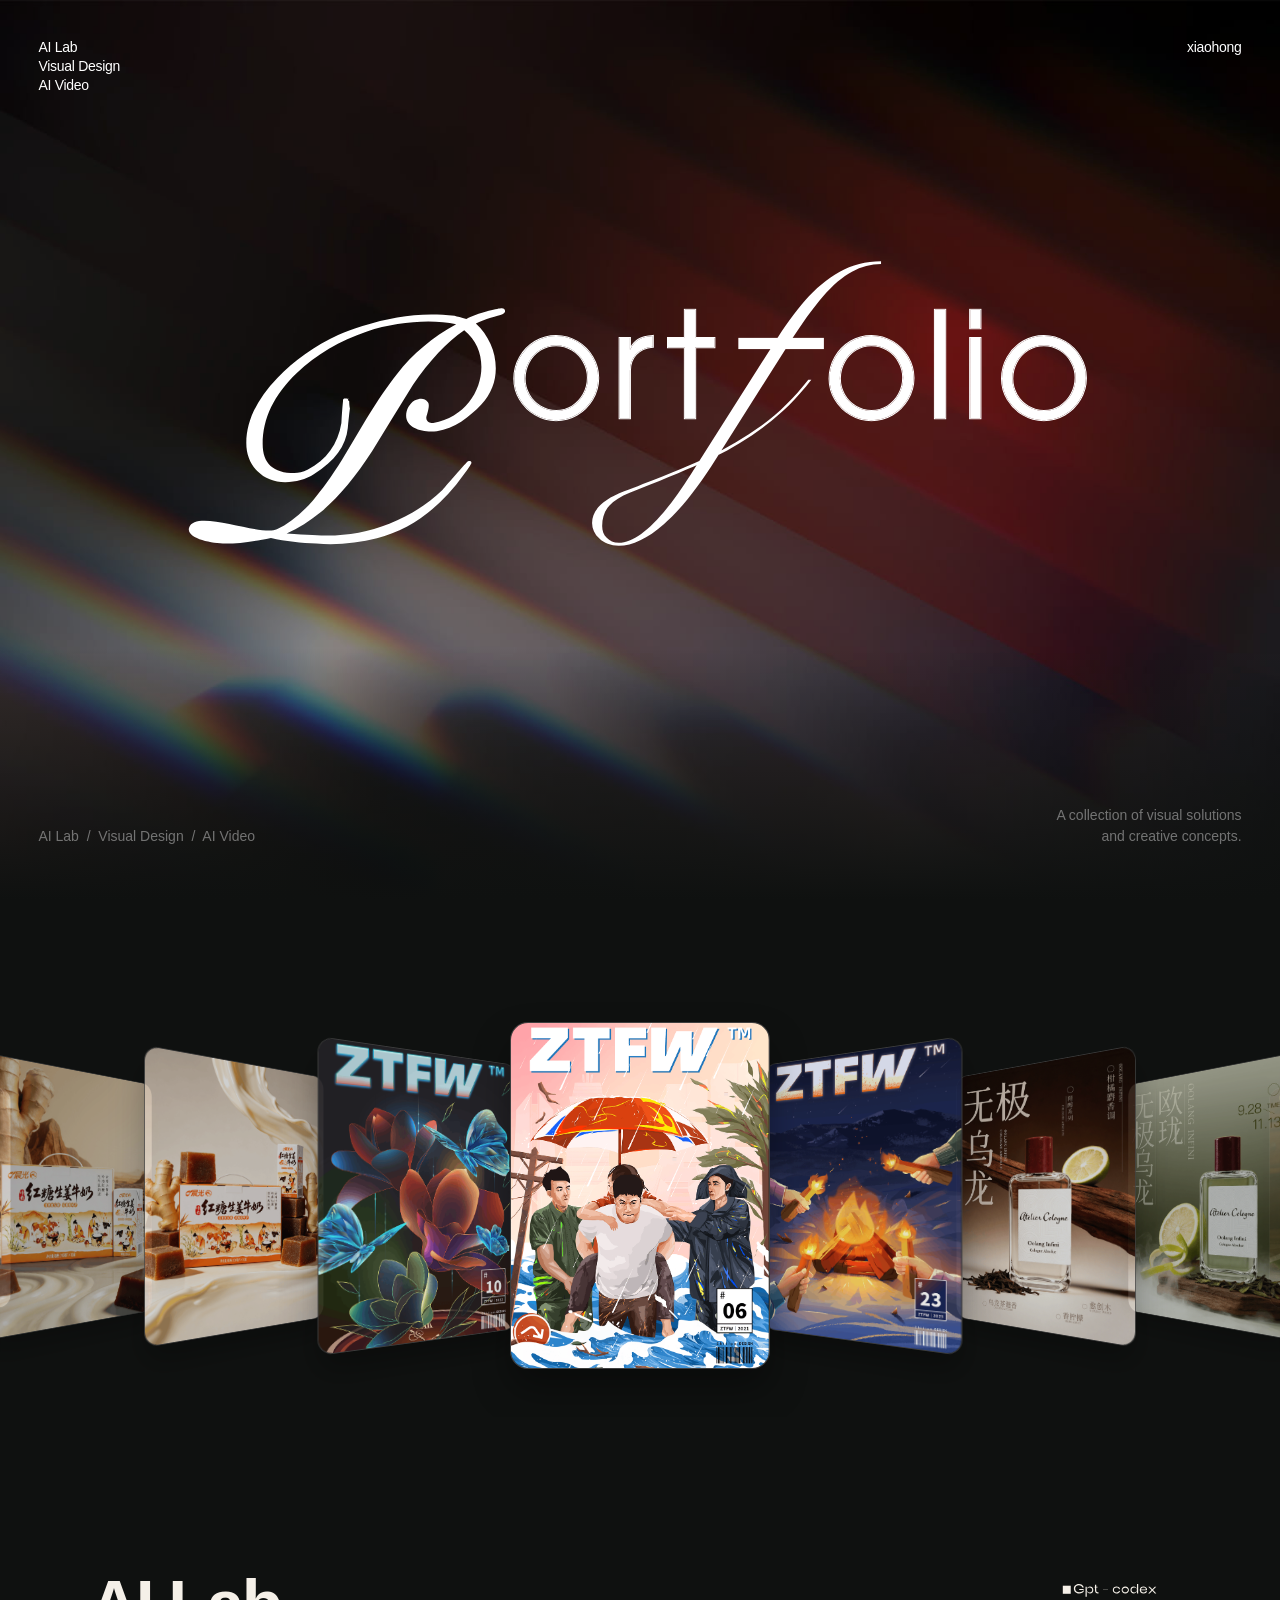
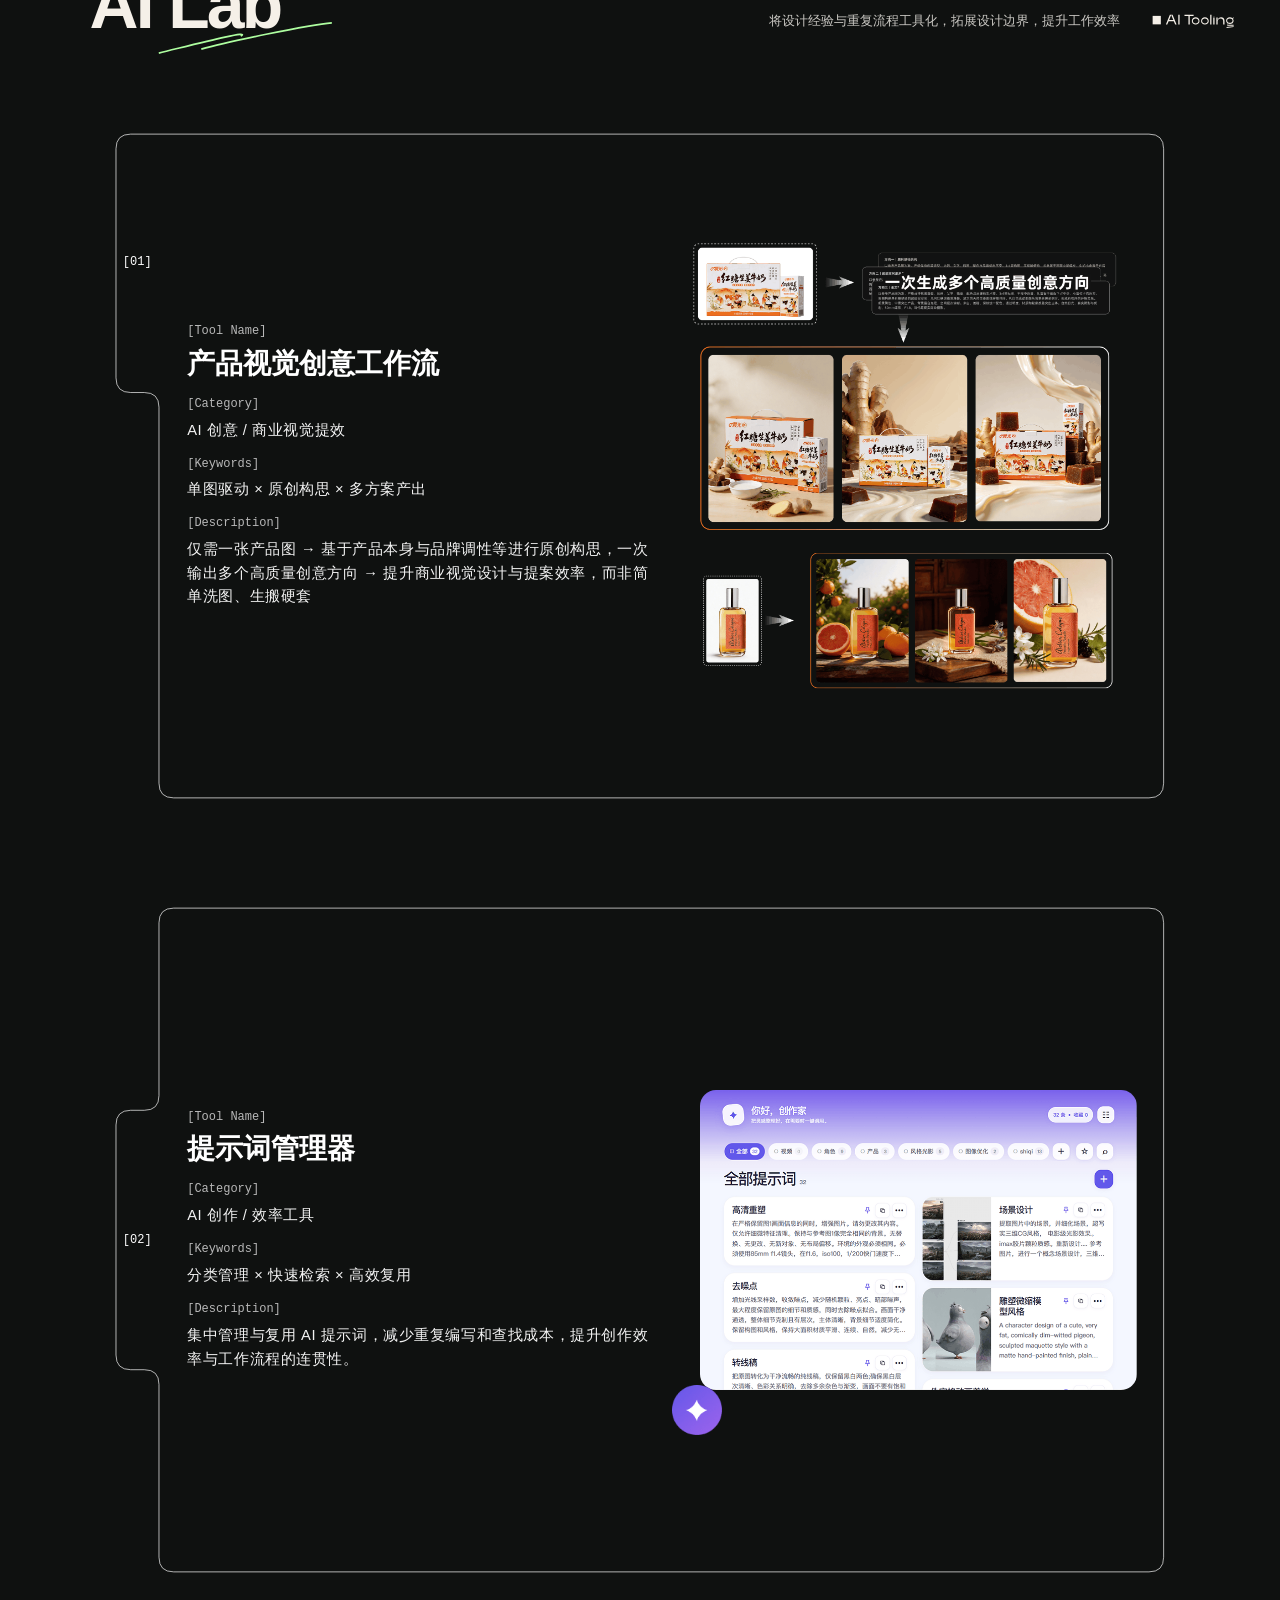
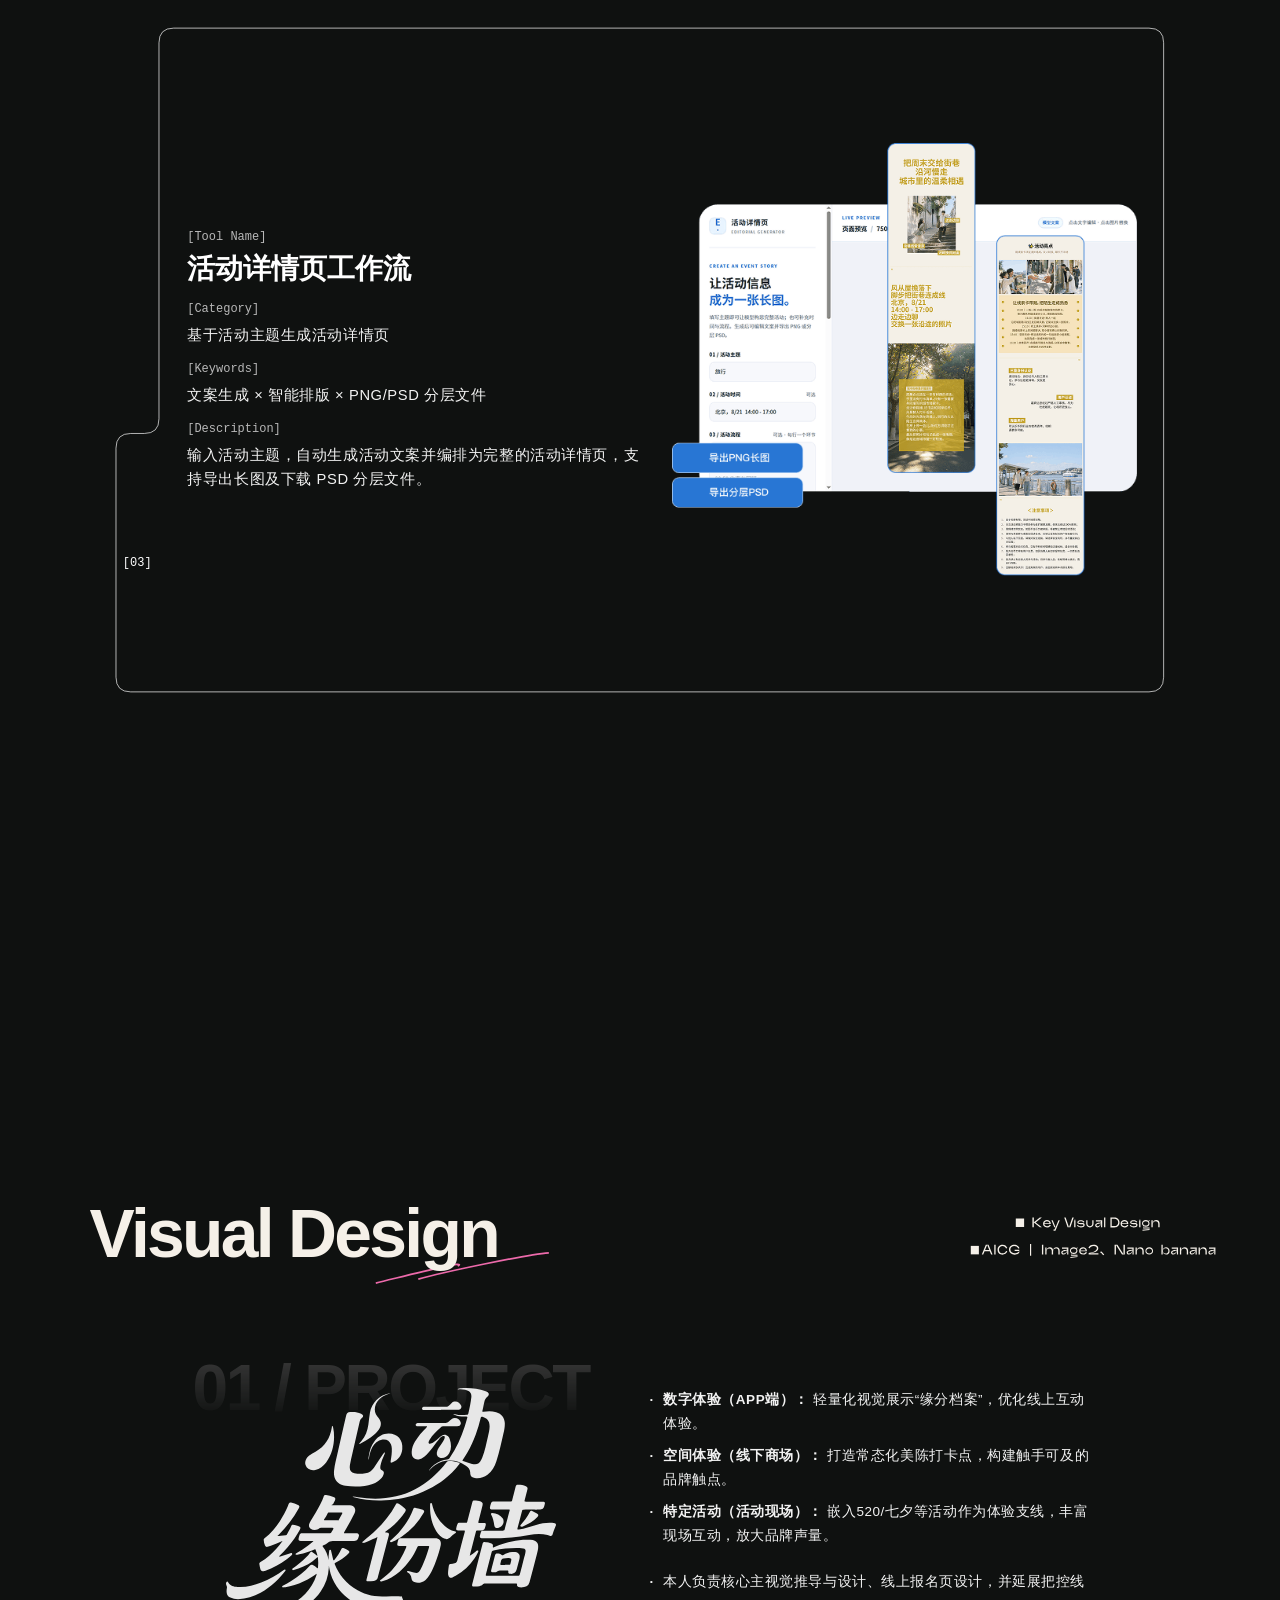
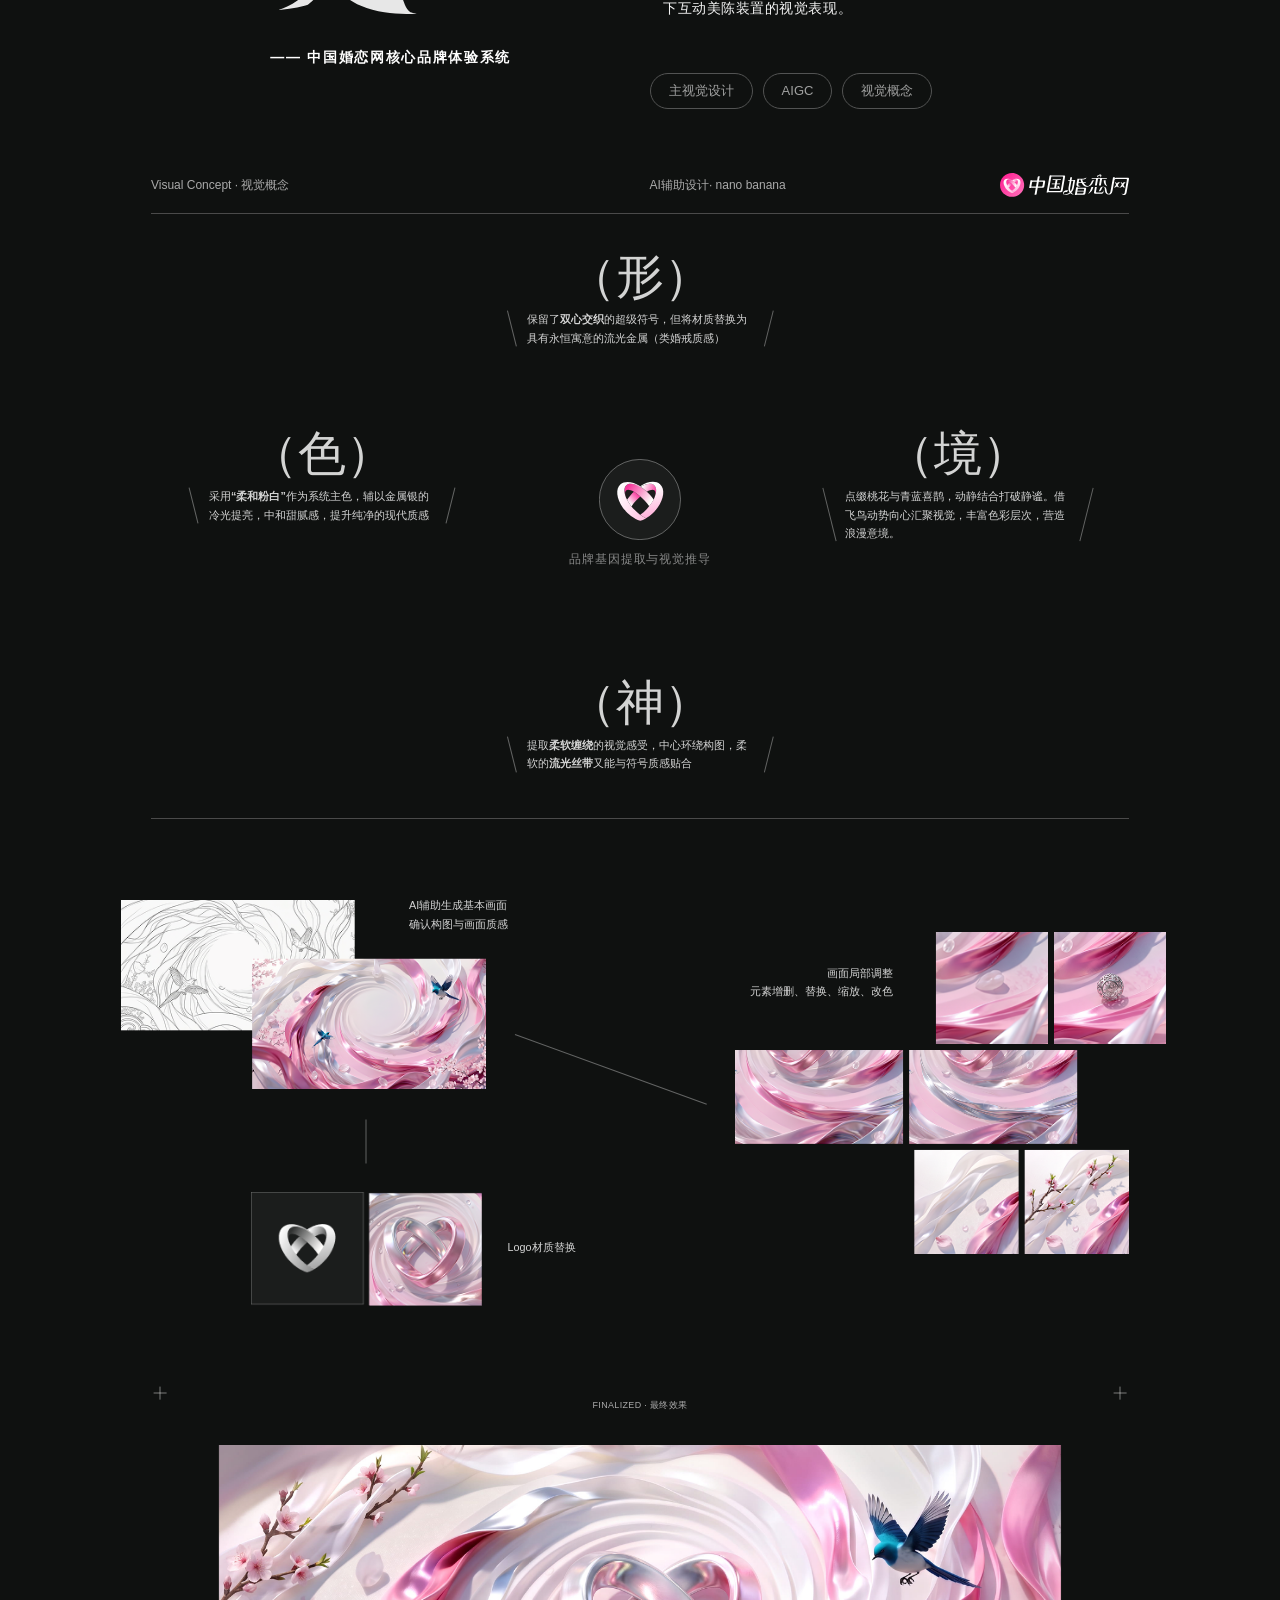
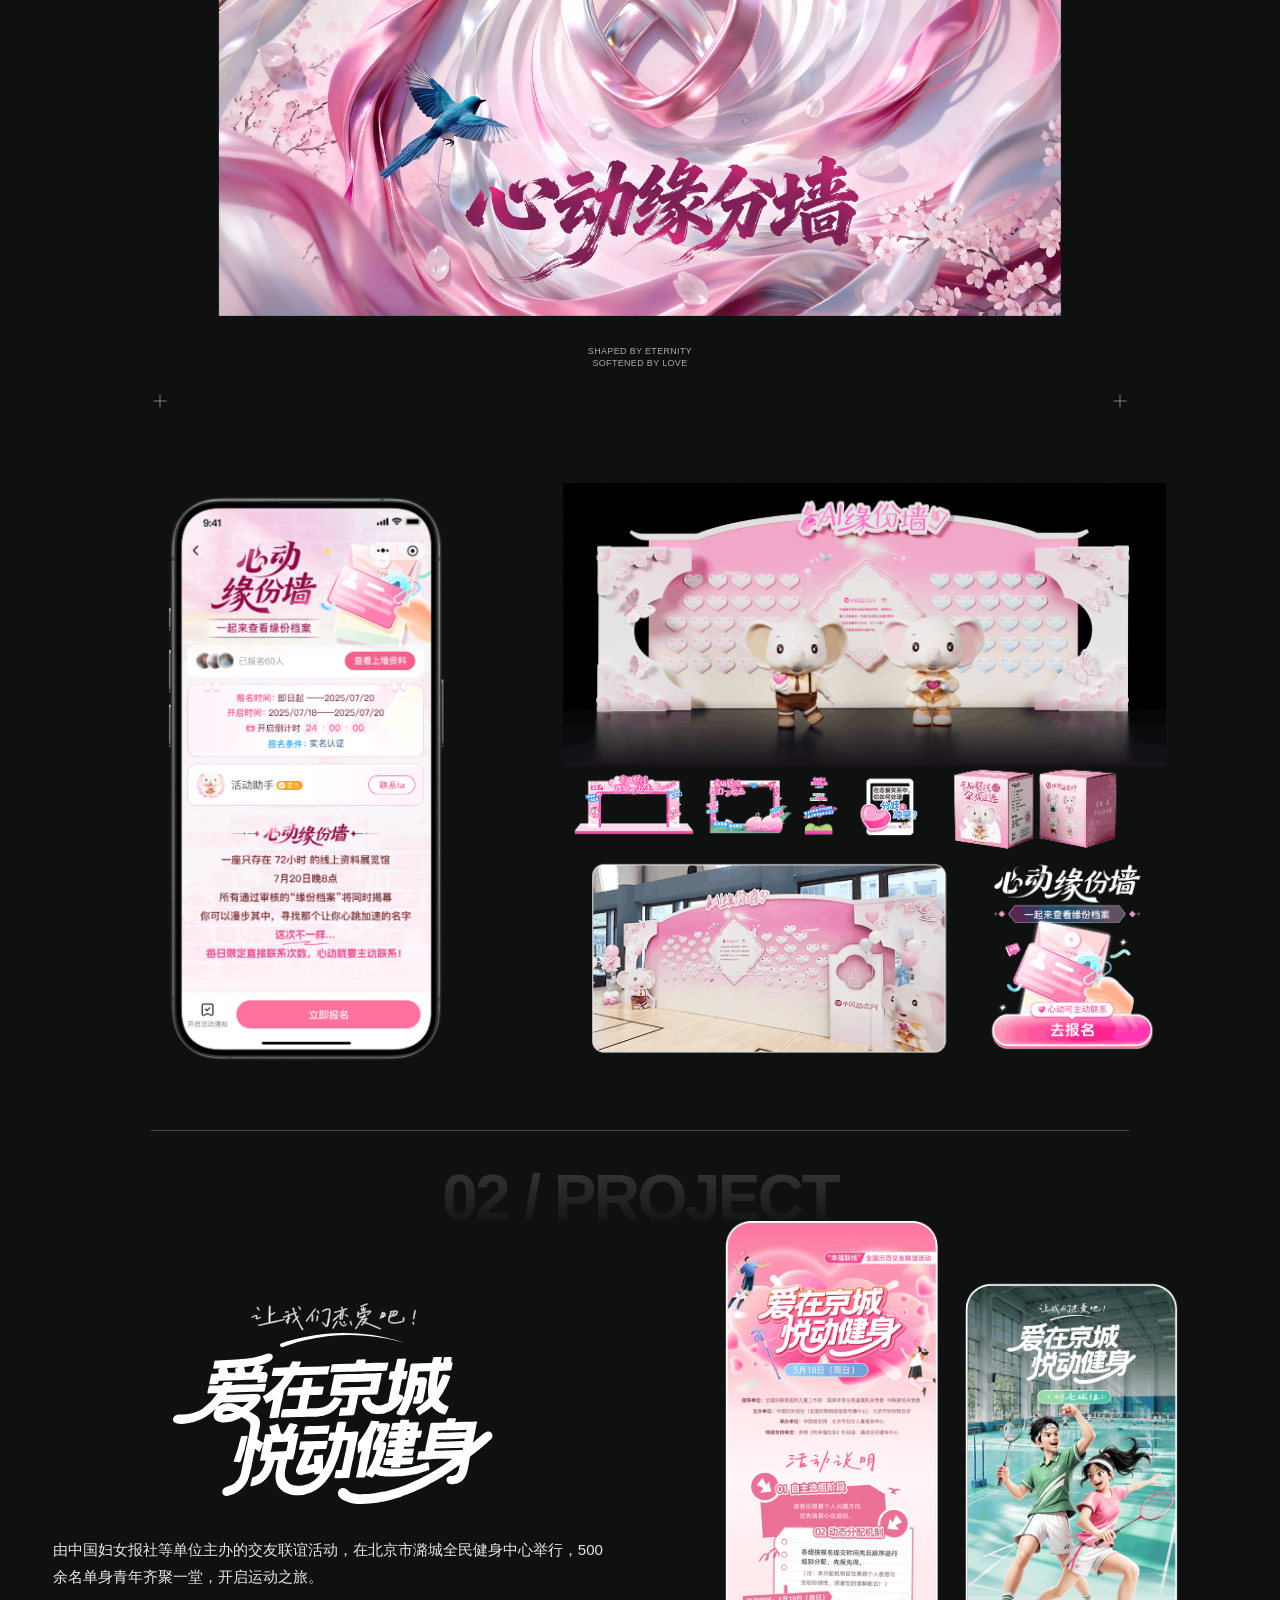
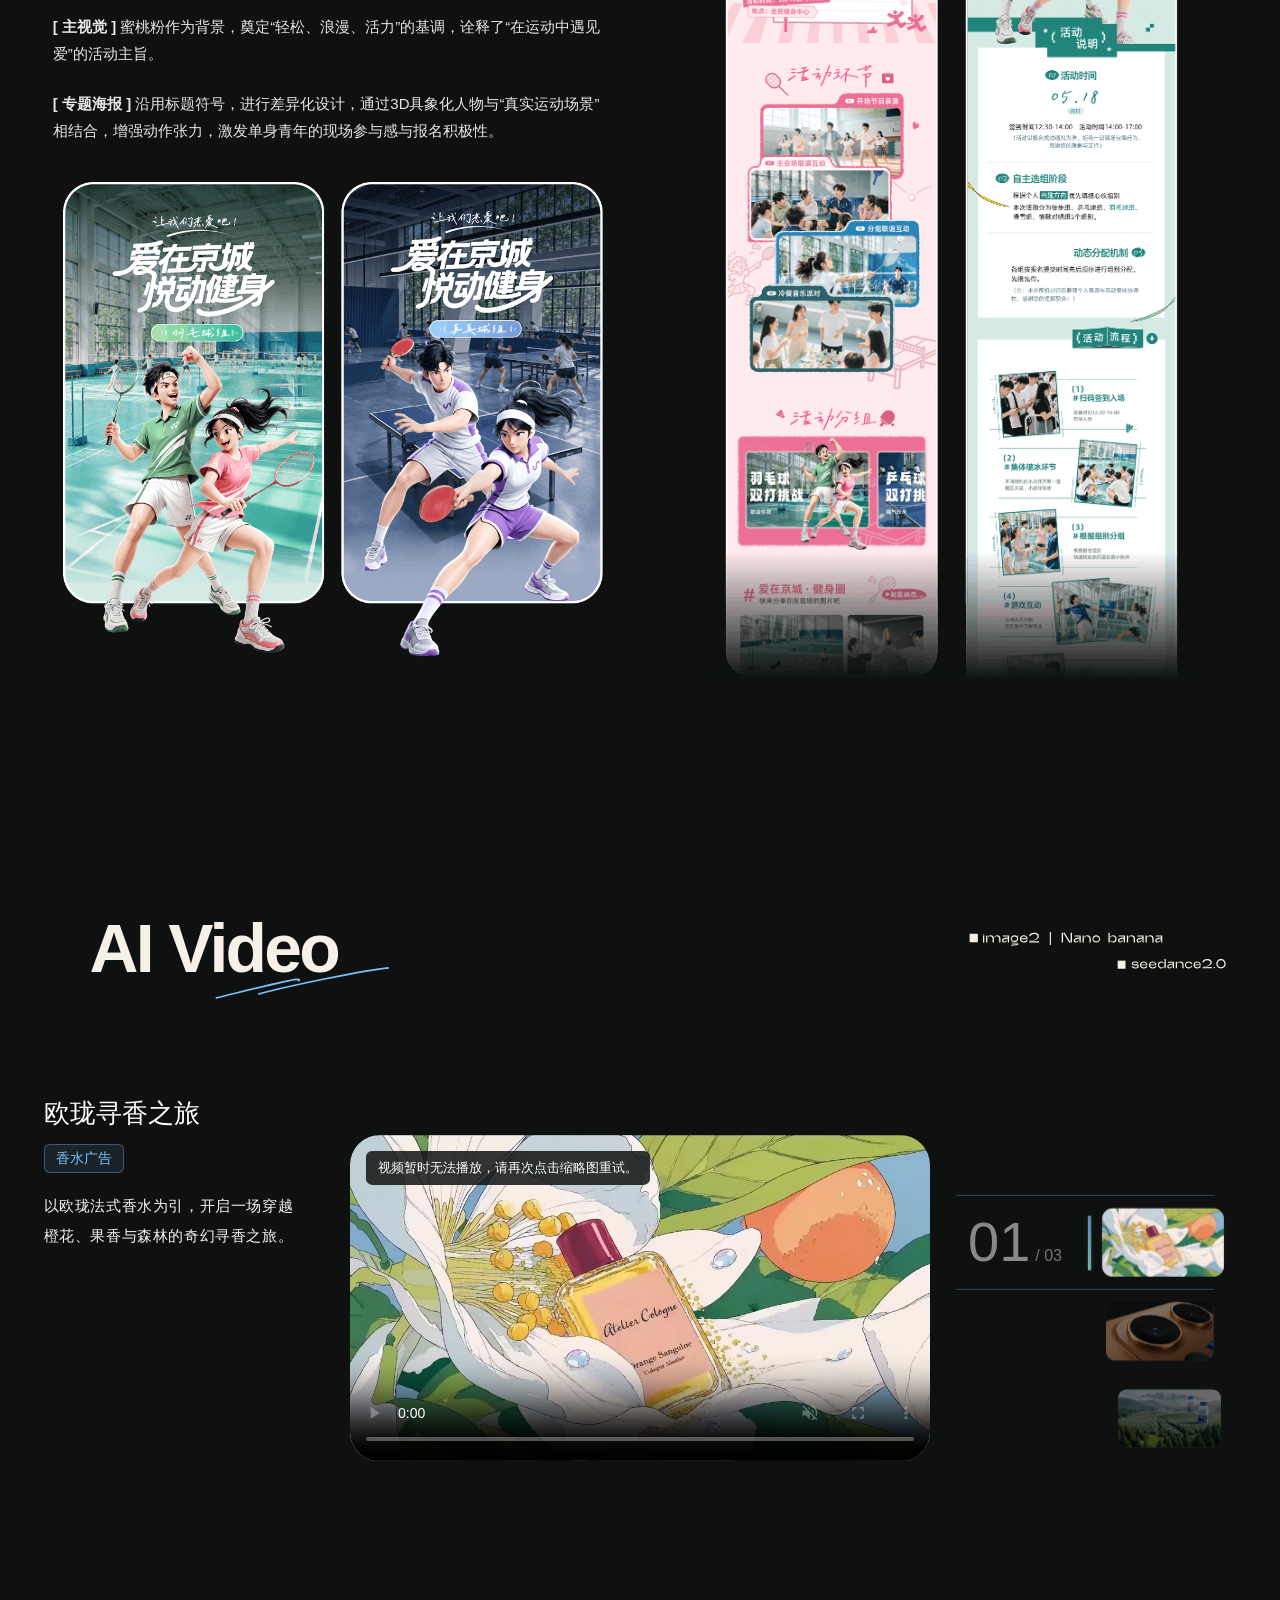
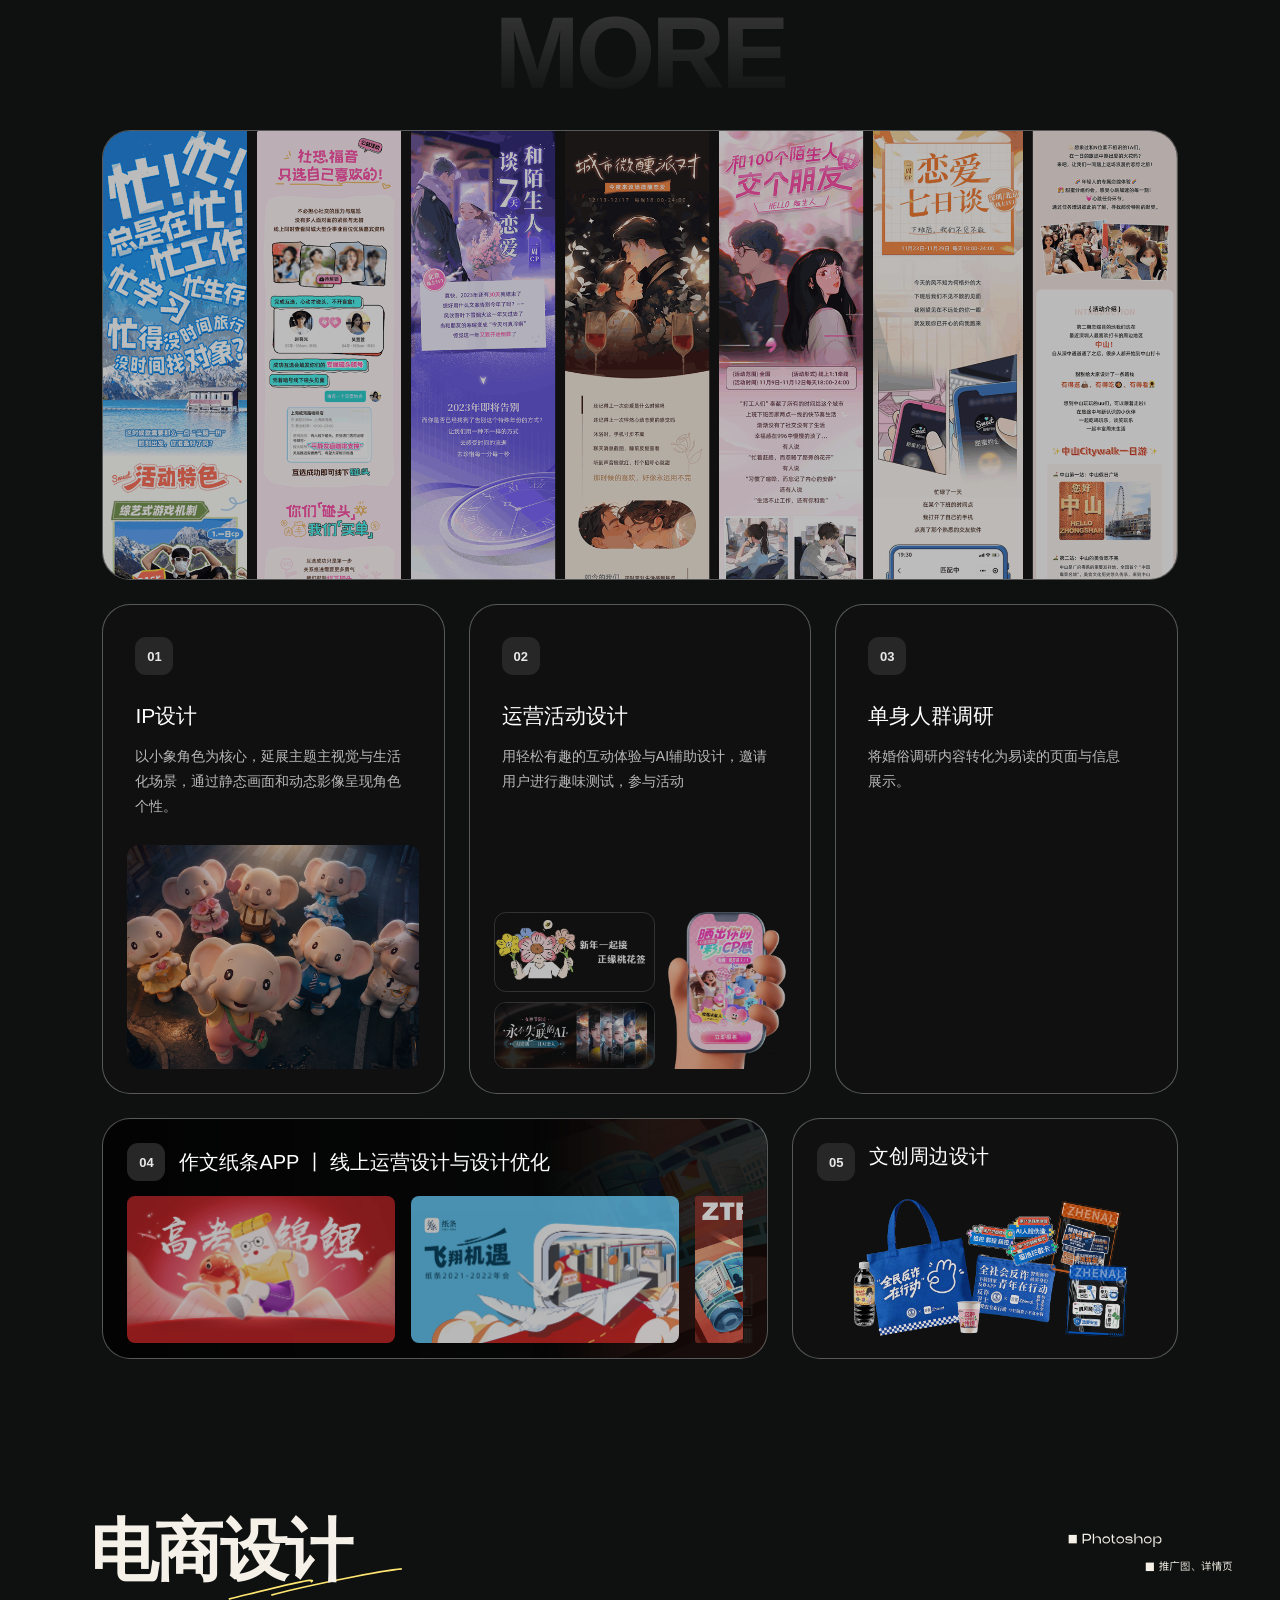
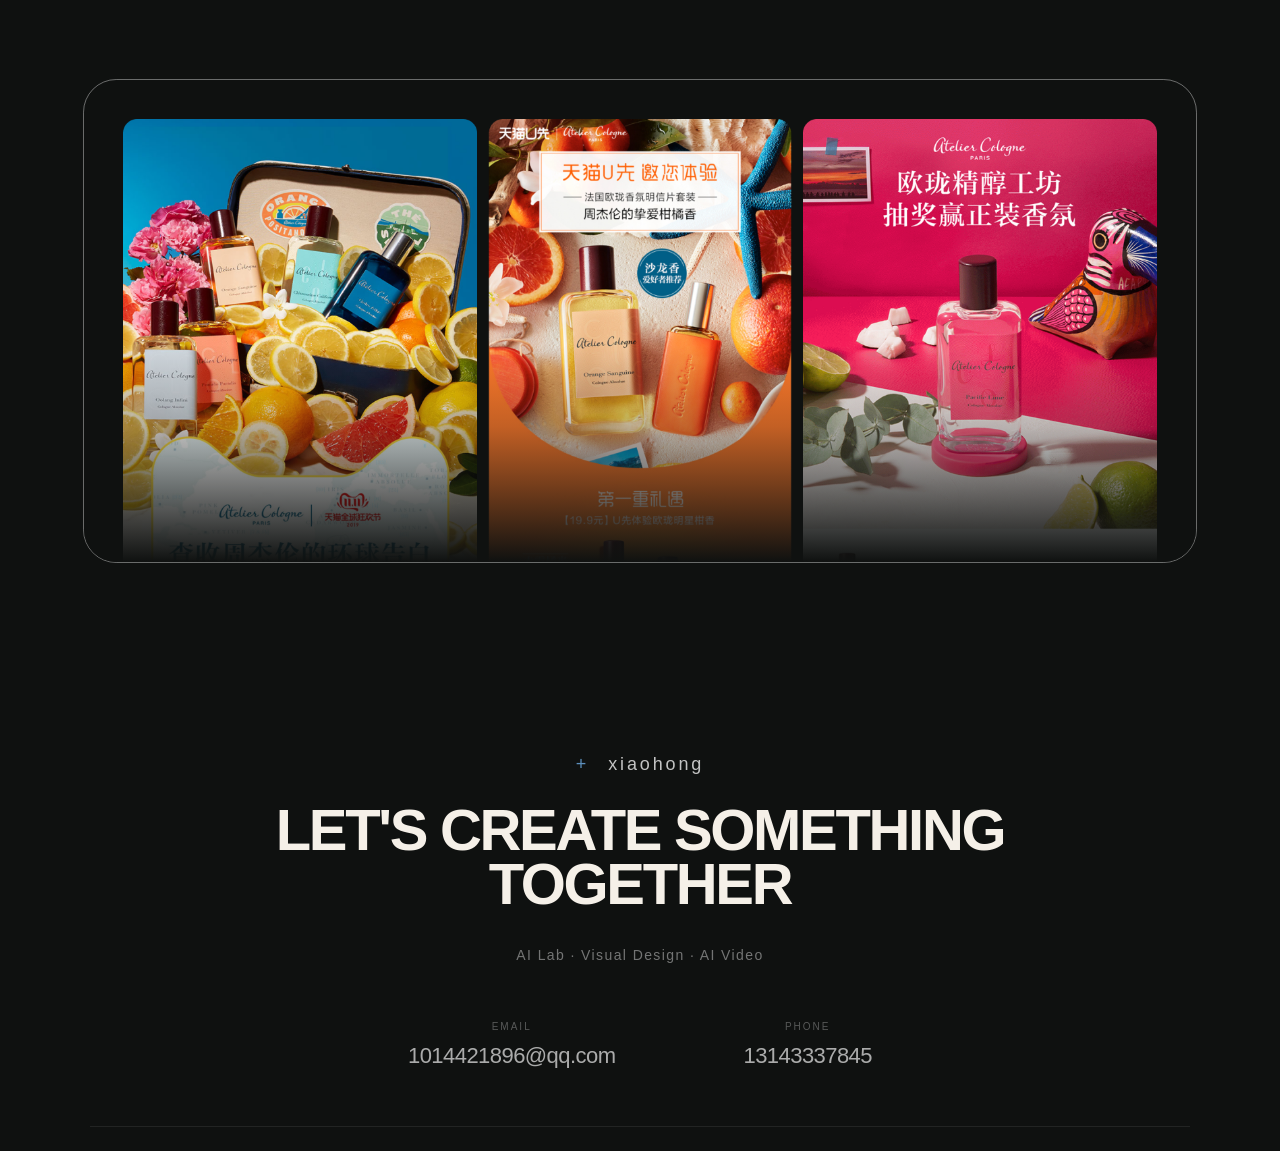
==== index.html @ c3301307 "Use still hero image on mobile" ====
<!doctype html>
<html lang="zh-CN">
  <head>
    <meta charset="UTF-8" />
    <meta name="viewport" content="width=device-width, initial-scale=1" />
    <meta name="theme-color" content="#0f1110" />
    <meta name="description" content="XIAOHONG 2026 作品集，展示活动视觉、IP 形象、文创设计、AI 工具与交互项目。" />
    <meta property="og:type" content="website" />
    <meta property="og:site_name" content="XIAOHONG" />
    <meta property="og:locale" content="zh_CN" />
    <meta property="og:title" content="XIAOHONG｜视觉设计、AI 视频与创意开发作品集（2026）" />
    <meta property="og:description" content="XIAOHONG 2026 作品集，展示活动视觉、IP 形象、文创设计、AI 工具与交互项目。" />
    <title>XIAOHONG｜视觉设计、AI 视频与创意开发作品集（2026）</title>
    <style>
      html.is-entry-loading,
      html.is-entry-loading body { overflow: hidden; }
      .entry-loader {
        position: fixed;
        inset: 0;
        z-index: 10000;
        display: none;
        place-items: center;
        background: #0f1110;
        color: #f5f0e8;
        font: 500 18px/1 Arial, Helvetica, sans-serif;
        letter-spacing: .22em;
        opacity: 1;
        transition: opacity .5s ease;
      }
      .is-entry-loading .entry-loader,
      .is-entry-ready .entry-loader { display: grid; }
      .is-entry-ready .entry-loader { opacity: 0; pointer-events: none; }
      @media (prefers-reduced-motion: reduce) {
        .entry-loader { transition: none; }
      }
      /* Keep the first screen visible while the full stylesheet arrives. */
      html, body { margin: 0; background: #0f1110; color: #fff; }
      body { min-width: 320px; font-family: Arial, Helvetica, sans-serif; }
      .hero { position: relative; height: 100svh; min-height: 480px; overflow: hidden; background: #0c0b0b; }
      .hero__background, .hero__header { position: absolute; inset: 0; }
      .hero__background { background: #0c0b0b url('./hero/hero1.jpg') center / cover no-repeat; }
      .hero__scene { display: block; width: 100%; height: 100%; object-fit: cover; }
      .hero__header { z-index: 1; pointer-events: none; }
      .hero__categories, .hero__brand { position: absolute; top: 3vw; font-size: 14px; }
      .hero__categories { left: 3vw; display: flex; flex-direction: column; pointer-events: auto; }
      .hero__categories a { color: inherit; text-decoration: none; }
      .hero__brand { right: 3vw; }
      .hero__title { position: absolute; top: 45%; left: 50%; width: min(72vw, 1318px); margin: 0; transform: translate(-50%, -50%); }
      .hero__title img { display: block; width: 100%; height: auto; }
      .hero__footer { position: absolute; right: 3vw; bottom: 5vw; left: 3vw; z-index: 1; display: flex; justify-content: space-between; gap: 20px; }
      .hero__footer p { margin: 0; font-size: 14px; opacity: .4; }
      @media (max-width: 767px) {
        .hero { min-height: 560px; }
        .hero__scene { display: none; }
        .hero__categories, .hero__brand { top: 22px; }
        .hero__categories { left: 20px; }
        .hero__brand { right: 20px; }
        .hero__title { top: 43%; width: 88vw; }
        .hero__footer { right: 20px; bottom: 28px; left: 20px; flex-direction: column; gap: 12px; }
      }
    </style>
    <script>
      (() => {
        const root = document.documentElement;
        root.classList.add("is-entry-loading");
        const startedAt = performance.now();
        let finished = false;
        let fallbackTimer;
        window.entryLoading = {
          startedAt,
          finish() {
            if (finished) return;
            finished = true;
            clearTimeout(fallbackTimer);
            root.classList.remove("is-entry-loading");
            root.classList.add("is-entry-ready");
            setTimeout(() => {
              document.querySelector(".entry-loader")?.remove();
              root.classList.remove("is-entry-ready");
            }, 550);
          },
        };
        fallbackTimer = setTimeout(() => window.entryLoading.finish(), 8000);
      })();
    </script>
    <link rel="preload" href="./hero/hero1.jpg" as="image" fetchpriority="high" />
    <link rel="preload" href="./styles.css" as="style" onload="this.onload=null;this.rel='stylesheet'" />
    <link rel="stylesheet" href="./vendor/lenis/lenis.css" media="print" onload="this.media='all'" />
    <noscript><link rel="stylesheet" href="./styles.css" /><link rel="stylesheet" href="./vendor/lenis/lenis.css" /></noscript>
    <script src="./vendor/lenis/lenis.min.js" defer></script>
    <script src="./script.js" defer></script>
  </head>
  <body>
    <div class="entry-loader" role="status" aria-live="polite" aria-label="正在加载作品集">
      <span class="entry-loader__text">loading...</span>
    </div>
    <main>
    <section class="hero" aria-label="作品集首页">
      <div class="hero__background" aria-hidden="true">
        <video class="hero__scene" muted loop playsinline preload="none" poster="./hero/hero1.jpg" tabindex="-1">
          <source src="./hero/colorflow-animation%20(1).mp4" type="video/mp4" />
        </video>
      </div>
      <header class="hero__header">
        <nav class="hero__categories" aria-label="作品分类">
          <a href="#ai-lab">AI Lab</a>
          <a href="#activity-design">Visual Design</a>
          <a href="#ai-video">AI Video</a>
        </nav>
        <span class="hero__brand">xiaohong</span>
        <h1 class="hero__title"><img src="./hero.svg" alt="Portfolio" width="1318" height="450" fetchpriority="high" /></h1>
      </header>
      <div class="hero__footer">
        <p class="hero__footer-categories">AI Lab&nbsp; / &nbsp;Visual Design&nbsp; / &nbsp;AI Video</p>
        <p class="hero__footer-description">A collection of visual solutions<br />and creative concepts.</p>
      </div>
    </section>

    <section class="coverflow" aria-label="作品轮播" aria-roledescription="carousel">
      <div class="coverflow__stage" tabindex="0" aria-label="拖动卡片或使用左右方向键切换作品">
        <div class="coverflow__track"></div>
      </div>
      <p class="coverflow__status" aria-live="polite" aria-atomic="true"></p>
    </section>

    <section class="card-stack" id="ai-lab" aria-labelledby="card-stack-title">
      <header class="card-stack__heading section-heading">
        <span class="card-stack__eyebrow" aria-hidden="true">AI TOOLING</span>
        <h2 id="card-stack-title">AI Lab<svg class="section-heading__accent" viewBox="0 0 174 32" aria-hidden="true" focusable="false"><path d="M0.195312 31.0779C28.2322 24.3578 94.8197 6.97291 82.1155 13.9856M42.6887 27.1338C64.7385 20.852 150.105 2.59095 173.235 0.837891" /></svg></h2>
        <div class="card-stack__details">
          <img src="./pic/tt/工具tt1.svg" alt="" width="153" height="21" loading="lazy" decoding="async" />
          <div class="card-stack__details-bottom">
            <p class="card-stack__subtitle">将设计经验与重复流程工具化，拓展设计边界，提升工作效率</p>
            <img src="./pic/tt/工具tt2.svg" alt="" width="119" height="20" loading="lazy" decoding="async" />
          </div>
        </div>
      </header>
      <div class="card-stack__track" role="group" aria-label="AI Lab 作品">
      <article class="card-stack__card" aria-label="卡片 01">
        <div class="card-stack__surface">
          <svg class="card-stack__outline" aria-hidden="true" focusable="false"><path /></svg>
          <span class="card-stack__number" aria-hidden="true">[01]</span>
          <div class="card-stack__content">
            <div class="card-stack__copy">
              <dl class="card-stack__fields">
                <div class="card-stack__field card-stack__field--name"><dt>[Tool Name]</dt><dd><h3>产品视觉创意工作流</h3></dd></div>
                <div class="card-stack__field"><dt>[Category]</dt><dd>AI 创意 / 商业视觉提效</dd></div>
                <div class="card-stack__field"><dt>[Keywords]</dt><dd>单图驱动 × 原创构思 × 多方案产出</dd></div>
                <div class="card-stack__field card-stack__field--description"><dt>[Description]</dt><dd>仅需一张产品图 → 基于产品本身与品牌调性等进行原创构思，一次输出多个高质量创意方向 → 提升商业视觉设计与提案效率，而非简单洗图、生搬硬套</dd></div>
              </dl>
            </div>
            <div class="card-stack__visual card-stack__visual--workflow">
              <img src="./pic/工作流.png" alt="产品视觉创意工作流示意图：单张产品图生成多个差异化商业视觉方案" width="1285" height="1648" loading="lazy" decoding="async" />
            </div>
          </div>
        </div>
      </article>
      <article class="card-stack__card card-stack__card--second" aria-label="卡片 02">
        <div class="card-stack__surface">
          <svg class="card-stack__outline" aria-hidden="true" focusable="false"><path /></svg>
          <span class="card-stack__number" aria-hidden="true">[02]</span>
          <div class="card-stack__content">
            <div class="card-stack__copy">
              <dl class="card-stack__fields">
                <div class="card-stack__field card-stack__field--name"><dt>[Tool Name]</dt><dd><h3>提示词管理器</h3></dd></div>
                <div class="card-stack__field"><dt>[Category]</dt><dd>AI 创作 / 效率工具</dd></div>
                <div class="card-stack__field"><dt>[Keywords]</dt><dd>分类管理 × 快速检索 × 高效复用</dd></div>
                <div class="card-stack__field card-stack__field--description"><dt>[Description]</dt><dd>集中管理与复用 AI 提示词，减少重复编写和查找成本，提升创作效率与工作流程的连贯性。</dd></div>
              </dl>
            </div>
            <div class="card-stack__visual card-stack__visual--prompt">
              <div class="card-stack__prompt-frame"><img src="./pic/10-1页面.png" alt="提示词管理工具的提示词列表界面" width="867" height="595" loading="lazy" decoding="async" /></div>
              <img class="card-stack__prompt-icon" src="./pic/10-1图标.png" alt="" width="67" height="67" loading="lazy" decoding="async" />
            </div>
          </div>
        </div>
      </article>
      <article class="card-stack__card card-stack__card--third" aria-label="卡片 03">
        <div class="card-stack__surface">
          <svg class="card-stack__outline" aria-hidden="true" focusable="false"><path /></svg>
          <span class="card-stack__number" aria-hidden="true">[03]</span>
          <div class="card-stack__content">
            <div class="card-stack__copy">
              <dl class="card-stack__fields">
                <div class="card-stack__field card-stack__field--name"><dt>[Tool Name]</dt><dd><h3>活动详情页工作流</h3></dd></div>
                <div class="card-stack__field"><dt>[Category]</dt><dd>基于活动主题生成活动详情页</dd></div>
                <div class="card-stack__field"><dt>[Keywords]</dt><dd>文案生成 × 智能排版 × PNG/PSD 分层文件</dd></div>
                <div class="card-stack__field card-stack__field--description"><dt>[Description]</dt><dd>输入活动主题，自动生成活动文案并编排为完整的活动详情页，支持导出长图及下载 PSD 分层文件。</dd></div>
              </dl>
            </div>
            <div class="card-stack__visual">
              <img src="./pic/互动.png" alt="活动详情页工作流预览" width="592" height="551" loading="lazy" decoding="async" />
            </div>
          </div>
        </div>
      </article>
      </div>
      <div class="card-stack__hold" aria-hidden="true"></div>
    </section>
    <div class="card-stack__exit" aria-hidden="true"></div>

    <section class="activity-design-intro" id="activity-design" aria-labelledby="activity-design-title">
      <header class="card-stack__heading section-heading">
        <span class="card-stack__eyebrow" aria-hidden="true">EVENT VISUAL DESIGN</span>
        <h2 id="activity-design-title">Visual Design<svg class="section-heading__accent" viewBox="0 0 174 32" aria-hidden="true" focusable="false"><path d="M0.195312 31.0779C28.2322 24.3578 94.8197 6.97291 82.1155 13.9856M42.6887 27.1338C64.7385 20.852 150.105 2.59095 173.235 0.837891" /></svg></h2>
        <div class="card-stack__details" aria-hidden="true">
          <img src="./pic/tt/视觉TT1.svg" alt="" width="213" height="20" loading="lazy" decoding="async" />
          <img src="./pic/tt/视觉TT2.svg" alt="" width="190" height="20" loading="lazy" decoding="async" />
        </div>
      </header>
    </section>

    <section class="project" id="project-01" aria-labelledby="project-title">
      <div class="project__intro">
        <div class="project__heading" data-reveal>
          <span class="project__eyebrow" aria-hidden="true">01 / PROJECT</span>
          <h2 id="project-title">
            <img src="./pic/1-0缘分墙tt.svg" alt="心动缘分墙" width="387" height="265" loading="lazy" decoding="async" />
          </h2>
          <p class="project__subtitle">—— 中国婚恋网核心品牌体验系统</p>
        </div>

        <div class="project__description" data-reveal>
          <ul class="project__description-cn project__experience-list">
            <li><strong>数字体验（APP端）：</strong> 轻量化视觉展示“缘分档案”，优化线上互动体验。</li>
            <li><strong>空间体验（线下商场）：</strong> 打造常态化美陈打卡点，构建触手可及的品牌触点。</li>
            <li><strong>特定活动（活动现场）：</strong> 嵌入520/七夕等活动作为体验支线，丰富现场互动，放大品牌声量。</li>
          </ul>
          <p class="project__description-cn project__description-role">本人负责核心主视觉推导与设计、线上报名页设计，并延展把控线下互动美陈装置的视觉表现。</p>
          <ul class="project__tags" aria-label="项目关键词">
            <li>主视觉设计</li>
            <li>AIGC</li>
            <li>视觉概念</li>
          </ul>
        </div>
      </div>

      <div class="project__meta" aria-label="项目信息" data-reveal>
        <span>Visual Concept · 视觉概念</span>
        <span>AI辅助设计· nano banana</span>
        <img class="project__meta-logo" src="./pic/tt/logo中婚网.svg" alt="中婚网 logo" width="341" height="64" loading="lazy" decoding="async" />
      </div>
      <div class="project__meta-rule" aria-hidden="true" data-reveal></div>

      <div class="project__feature">
        <div class="project__concept-map" data-reveal>
          <ul class="project__concepts" aria-label="品牌视觉概念">
            <li class="project__concept project__concept--form">
              <h3>（形）</h3>
              <div class="project__concept-note"><p>保留了<strong>双心交织</strong>的超级符号，但将材质替换为具有永恒寓意的流光金属（类婚戒质感）</p></div>
            </li>
            <li class="project__concept project__concept--color">
              <h3>（色）</h3>
              <div class="project__concept-note"><p>采用<strong>“柔和粉白”</strong>作为系统主色，辅以金属银的冷光提亮，中和甜腻感，提升纯净的现代质感</p></div>
            </li>
            <li class="project__concept project__concept--scene">
              <h3>（境）</h3>
              <div class="project__concept-note"><p>点缀桃花与青蓝喜鹊，动静结合打破静谧。借飞鸟动势向心汇聚视觉，丰富色彩层次，营造浪漫意境。</p></div>
            </li>
            <li class="project__concept project__concept--spirit">
              <h3>（神）</h3>
              <div class="project__concept-note"><p>提取<strong>柔软缠绕</strong>的视觉感受，中心环绕构图，柔软的<strong>流光丝带</strong>又能与符号质感贴合</p></div>
            </li>
          </ul>
          <figure class="project__concept-center">
            <img class="project__concept-logo" src="./pic/中间logo.svg" alt="中国婚恋网双心品牌标志" width="103" height="103" loading="lazy" decoding="async" />
            <figcaption>品牌基因提取与视觉推导</figcaption>
          </figure>
        </div>
      </div>

      <div class="project__meta-rule project__concept-divider" aria-hidden="true" data-reveal></div>

      <section class="project__process" aria-label="视觉生成与画面调整过程" data-reveal>
        <figure class="project__process-stage project__process-stage--base">
          <img src="./pic/生成01.png" alt="线稿构图与粉色流光主画面" width="423" height="219" loading="lazy" decoding="async" />
          <figcaption>AI辅助生成基本画面<br />确认构图与画面质感</figcaption>
        </figure>
        <figure class="project__process-stage project__process-stage--adjustments">
          <img src="./pic/生成02.png" alt="画面元素与材质的局部调整对比" width="500" height="374" loading="lazy" decoding="async" />
          <figcaption>画面局部调整<br />元素增删、替换、缩放、改色</figcaption>
        </figure>
        <figure class="project__process-stage project__process-stage--logo">
          <img src="./pic/生成03.png" alt="双心标志由银色金属转换为粉色流光材质" width="267" height="132" loading="lazy" decoding="async" />
          <figcaption>Logo材质替换</figcaption>
        </figure>
        <span class="project__process-line project__process-line--to-adjustments" aria-hidden="true"></span>
        <span class="project__process-line project__process-line--to-logo" aria-hidden="true"></span>
      </section>

      <div class="project__gallery" aria-label="心动缘分墙最终效果">
        <div class="project__gallery-composition" data-reveal>
          <span class="project__gallery-corner project__gallery-corner--top-left" aria-hidden="true"></span>
          <span class="project__gallery-corner project__gallery-corner--top-right" aria-hidden="true"></span>
          <span class="project__gallery-corner project__gallery-corner--bottom-left" aria-hidden="true"></span>
          <span class="project__gallery-corner project__gallery-corner--bottom-right" aria-hidden="true"></span>
          <p class="project__gallery-heading">FINALIZED · 最终效果</p>
          <div class="project__gallery-hero">
            <img src="./pic/1-2缘分墙.jpg" alt="心动缘分墙活动主视觉" width="2752" height="1536" loading="lazy" decoding="async" />
          </div>
          <p class="project__gallery-tagline">SHAPED BY ETERNITY<br />SOFTENED BY LOVE</p>
        </div>
        <div class="project__gallery-showcase" data-reveal>
          <img src="./pic/缘分墙手机页面.png" alt="心动缘分墙手机活动页面" width="656" height="1293" loading="lazy" decoding="async" />
          <img src="./pic/缘分墙手机页面右.png" alt="缘分墙线下装置、互动道具与活动视觉展示" width="618" height="610" loading="lazy" decoding="async" />
        </div>
      </div>
      <div class="project__meta-rule project__section-divider" aria-hidden="true" data-reveal></div>
    </section>

    <section class="project" id="project-02" aria-labelledby="project-02-title">
      <span class="project__eyebrow" aria-hidden="true" data-reveal>02 / PROJECT</span>
      <div class="project-02__layout">
        <div class="project-02__copy">
          <div class="project__heading" data-reveal>
            <h2 id="project-02-title">
              <img src="./pic/2-0咖啡tt.svg" alt="爱在京城·悦动健身" width="524" height="332" loading="lazy" decoding="async" />
            </h2>
          </div>
          <div class="project__feature-copy" data-reveal>
            <p>由中国妇女报社等单位主办的交友联谊活动，在北京市潞城全民健身中心举行，500余名单身青年齐聚一堂，开启运动之旅。</p>
            <p><span class="project-02__copy-label">[ 主视觉 ]</span> 蜜桃粉作为背景，奠定“轻松、浪漫、活力”的基调，诠释了“在运动中遇见爱”的活动主旨。</p>
            <p><span class="project-02__copy-label">[ 专题海报 ]</span> 沿用标题符号，进行差异化设计，通过3D具象化人物与“真实运动场景”相结合，增强动作张力，激发单身青年的现场参与感与报名积极性。</p>
          </div>
          <figure class="project-02__posters" data-reveal>
            <img src="./pic/2-2咖啡.png?v=20261120" alt="爱在京城·悦动健身羽毛球与乒乓球专题海报" width="922" height="826" loading="lazy" decoding="async" />
          </figure>
        </div>

        <div class="project-02__media">
          <figure class="project__visual" data-reveal>
            <img src="./pic/2-1咖啡.png?v=20261120" alt="爱在京城·悦动健身活动主视觉与活动详情页长图" width="1107" height="2489" loading="lazy" decoding="async" />
          </figure>
        </div>
      </div>
    </section>

    <section class="ai-video" id="ai-video" aria-labelledby="ai-video-title">
      <header class="ai-video__heading card-stack__heading section-heading" data-reveal>
        <span class="card-stack__eyebrow" aria-hidden="true">AI VIDEO CREATION</span>
        <h2 id="ai-video-title">AI Video<svg class="section-heading__accent" viewBox="0 0 174 32" aria-hidden="true" focusable="false"><path d="M0.195312 31.0779C28.2322 24.3578 94.8197 6.97291 82.1155 13.9856M42.6887 27.1338C64.7385 20.852 150.105 2.59095 173.235 0.837891" /></svg></h2>
        <div class="card-stack__details" aria-hidden="true">
          <img src="./pic/tt/视频TT1.svg" alt="" width="279" height="22" loading="lazy" decoding="async" />
          <img src="./pic/tt/视频tt2.svg" alt="" width="176" height="21" loading="lazy" decoding="async" />
        </div>
      </header>

      <div class="ai-video__showcase" data-reveal>
        <div class="ai-video__copy" aria-live="polite">
          <h3 class="ai-video__work-title">欧珑寻香之旅</h3>
          <span class="ai-video__tag">香水广告</span>
          <p class="ai-video__description">以欧珑法式香水为引，开启一场穿越橙花、果香与森林的奇幻寻香之旅。</p>
        </div>

        <div class="ai-video__screen">
          <video class="ai-video__player" preload="none" playsinline muted poster="./pic/video/posters/欧珑.webp" width="1254" height="720" aria-label="欧珑寻香之旅"></video>
          <p class="ai-video__error" role="status" hidden>视频暂时无法播放，请再次点击缩略图重试。</p>
        </div>

        <nav class="ai-video__rail" aria-label="选择 AI 视频作品">
          <div class="ai-video__counter" aria-live="polite"><span class="ai-video__current">01</span><span class="ai-video__total">/ 03</span></div>
          <div class="ai-video__rail-viewport">
            <div class="ai-video__thumbs">
              <button class="ai-video__thumb is-active" type="button" data-video-index="0" aria-label="播放 欧珑寻香之旅" aria-pressed="true"><img src="./pic/video/posters/欧珑.webp" alt="" loading="lazy" decoding="async" /></button>
              <button class="ai-video__thumb" type="button" data-video-index="1" aria-label="播放 vivo精彩随行" aria-pressed="false"><img src="./pic/video/posters/最新手机.webp?v=4138156d6c" alt="" loading="lazy" decoding="async" /></button>
              <button class="ai-video__thumb" type="button" data-video-index="2" aria-label="播放 安慕希整颗蓝莓酸奶" aria-pressed="false"><img src="./pic/video/posters/鲜奇一路整颗满足.webp" alt="" loading="lazy" decoding="async" /></button>
            </div>
          </div>
        </nav>
      </div>
    </section>

    <section class="work-collection" aria-labelledby="work-collection-title">
      <div class="work-collection__heading" data-reveal>
        <h2 class="work-collection__eyebrow" id="work-collection-title">MORE</h2>
      </div>

      <div class="work-collection__cards">
      <article class="work-card work-collection__page-card">
        <img class="work-collection__page-image" src="./pic/页面.png" alt="页面设计作品合集预览" width="2042" height="2643" loading="lazy" decoding="async" />
        <button class="work-card__open work-card__open--page" type="button" aria-label="查看页面设计合集大图" aria-haspopup="dialog" aria-controls="pageViewer"></button>
      </article>
      <div class="work-collection__grid">
        <article class="work-card">
          <div class="work-card__content">
            <span class="work-card__number" aria-hidden="true">01</span>
            <h3>IP设计</h3>
            <p>以小象角色为核心，延展主题主视觉与生活化场景，通过静态画面和动态影像呈现角色个性。</p>
          </div>
          <div class="work-card__visual work-card__visual--ip">
            <video class="work-card__ip-video" src="./pic/IP设计/C小象.mp4" poster="./pic/IP设计/C.png" width="1288" height="720" muted playsinline preload="none" aria-label="街道上合影的小象角色群像动态展示"></video>
          </div>
          <button class="work-card__open work-card__open--ip" type="button" aria-label="打开 IP 设计作品查看" aria-haspopup="dialog" aria-controls="ipViewer"></button>
        </article>

        <article class="work-card">
          <div class="work-card__content">
            <span class="work-card__number" aria-hidden="true">02</span>
            <h3>运营活动设计</h3>
            <p>用轻松有趣的互动体验与AI辅助设计，邀请用户进行趣味测试，参与活动</p>
          </div>
          <div class="work-card__visual work-card__visual--quiz">
            <img src="./pic/4-1.png" alt="正缘桃花签新春互动活动视觉" width="419" height="203" loading="lazy" decoding="async" />
            <img src="./pic/4-2.png" alt="永不失联的 AI 女神节测试活动视觉" width="534" height="220" loading="lazy" decoding="async" />
            <img src="./pic/4-3.png" alt="晒出你的梦幻 CP 感手机活动页面" width="700" height="934" loading="lazy" decoding="async" />
          </div>
          <button class="work-card__open work-card__open--quiz" type="button" aria-label="打开测一测作品查看" aria-haspopup="dialog" aria-controls="quizViewer"></button>
        </article>

        <article class="work-card">
          <div class="work-card__content">
            <span class="work-card__number" aria-hidden="true">03</span>
            <h3>单身人群调研</h3>
            <p>将婚俗调研内容转化为易读的页面与信息展示。</p>
          </div>
          <div class="work-card__visual work-card__visual--research">
            <div class="work-card__research-banner">
              <div class="work-card__research-track">
                <img src="./pic/5-1调研.png" alt="珍爱网婚俗习惯调研展示，包含手机页面与调查数据" width="1920" height="1389" loading="lazy" decoding="async" />
                <img src="./pic/5-2调研.png" alt="珍爱网脱单成本调研展示，包含手机页面与调查数据" width="1920" height="1379" loading="lazy" decoding="async" />
                <img src="./pic/5-1调研.png" alt="" aria-hidden="true" width="1920" height="1389" loading="lazy" decoding="async" />
              </div>
            </div>
          </div>
          <button class="work-card__open work-card__open--research" type="button" aria-label="打开调研作品查看" aria-haspopup="dialog" aria-controls="researchViewer"></button>
        </article>
      </div>
      <div class="work-collection__more">
        <article class="work-collection__placeholder work-collection__placeholder--wide">
          <div class="work-collection__app-heading">
            <span class="work-card__number" aria-hidden="true">04</span>
            <h3>作文纸条APP 丨 线上运营设计与设计优化</h3>
          </div>
          <div class="work-collection__app-media">
            <div class="work-collection__app-track">
              <div class="work-collection__app-group">
                <img src="./pic/6-01.png" alt="高考锦鲤主题活动视觉" width="1075" height="589" loading="lazy" decoding="async" />
                <img src="./pic/6-02.png" alt="纸条年会飞翔机遇主题视觉" width="1075" height="589" loading="lazy" decoding="async" />
                <img src="./pic/6-1.png" alt="作文纸条第 14 期插画封面" width="779" height="1113" loading="lazy" decoding="async" />
                <img src="./pic/6-2.png" alt="作文纸条雨中人物插画封面" width="779" height="1113" loading="lazy" decoding="async" />
                <img src="./pic/6-3.png" alt="作文纸条篝火插画封面" width="779" height="1113" loading="lazy" decoding="async" />
                <img src="./pic/6-4.png" alt="作文纸条蝴蝶与花插画封面" width="779" height="1113" loading="lazy" decoding="async" />
              </div>
              <div class="work-collection__app-group" aria-hidden="true">
                <img src="./pic/6-01.png" alt="" width="1075" height="589" loading="lazy" decoding="async" />
                <img src="./pic/6-02.png" alt="" width="1075" height="589" loading="lazy" decoding="async" />
                <img src="./pic/6-1.png" alt="" width="779" height="1113" loading="lazy" decoding="async" />
                <img src="./pic/6-2.png" alt="" width="779" height="1113" loading="lazy" decoding="async" />
                <img src="./pic/6-3.png" alt="" width="779" height="1113" loading="lazy" decoding="async" />
                <img src="./pic/6-4.png" alt="" width="779" height="1113" loading="lazy" decoding="async" />
              </div>
            </div>
          </div>
          <button class="work-card__open work-card__open--app" type="button" aria-label="打开作文纸条 APP 作品查看" aria-haspopup="dialog" aria-controls="appViewer"></button>
        </article>
        <article class="work-collection__placeholder work-collection__placeholder--square">
          <span class="work-card__number" aria-hidden="true">05</span>
          <h3>文创周边设计</h3>
          <img class="work-collection__creative-image" src="./pic/文创.png" alt="反诈主题帆布包、手册与活动周边设计" width="1028" height="542" loading="lazy" decoding="async" />
          <button class="work-card__open work-card__open--creative" type="button" aria-label="打开文创周边设计作品查看" aria-haspopup="dialog" aria-controls="creativeViewer"></button>
        </article>
      </div>
      </div>
    </section>

    <section class="ecommerce-design" aria-labelledby="ecommerce-design-title">
      <header class="card-stack__heading section-heading">
        <span class="card-stack__eyebrow" aria-hidden="true">E-COMMERCE DESIGN</span>
        <h2 id="ecommerce-design-title">电商设计<svg class="section-heading__accent" viewBox="0 0 174 32" aria-hidden="true" focusable="false"><path d="M0.195312 31.0779C28.2322 24.3578 94.8197 6.97291 82.1155 13.9856M42.6887 27.1338C64.7385 20.852 150.105 2.59095 173.235 0.837891" /></svg></h2>
        <div class="card-stack__details" aria-hidden="true">
          <img src="./pic/tt/电商TT1.svg" alt="" width="138" height="20" loading="lazy" decoding="async" />
          <img src="./pic/tt/电商TT2.svg" alt="" width="128" height="20" loading="lazy" decoding="async" />
        </div>
      </header>
      <div class="ecommerce-design__preview">
        <img class="ecommerce-design__image" src="./pic/电商/预览.png" alt="" width="1533" height="1329" loading="lazy" decoding="async" />
        <button class="ecommerce-design__open" type="button" aria-label="打开电商设计作品查看" aria-haspopup="dialog" aria-controls="ecommerceViewer"></button>
      </div>
    </section>

    <section class="portfolio-contact" aria-labelledby="contact-title">
      <div class="contact-inner">
        <div class="contact-label"><span class="contact-mark" aria-hidden="true">+</span><span>xiaohong</span></div>
        <h2 class="contact-title" id="contact-title" aria-label="LET'S CREATE SOMETHING TOGETHER">
          <span class="contact-title-line" data-decrypt-text="LET'S CREATE SOMETHING" aria-hidden="true">LET'S CREATE SOMETHING</span>
          <span class="contact-title-line" data-decrypt-text="TOGETHER" aria-hidden="true">TOGETHER</span>
        </h2>
        <p class="contact-capabilities">AI Lab · Visual Design · AI Video</p>
        <div class="contact-methods">
          <div class="contact-method"><span class="contact-method-label">EMAIL</span><span class="contact-method-value">1014421896@qq.com</span></div>
          <div class="contact-method"><span class="contact-method-label">PHONE</span><span class="contact-method-value">13143337845</span></div>
        </div>
      </div>
      <footer class="portfolio-footer" aria-hidden="true"></footer>
    </section>
    </main>
    <dialog class="ecommerce-viewer" id="ecommerceViewer" aria-label="电商设计作品查看" data-lenis-prevent>
      <header class="ecommerce-viewer__toolbar">
        <button class="work-viewer__back ecommerce-viewer__back" type="button" aria-label="返回作品列表"></button>
      </header>
      <div class="ecommerce-viewer__gallery">
        <figure><img src="./pic/电商/01.png" alt="欧珑双十一香水活动详情页" width="750" height="2541" loading="lazy" decoding="async" /></figure>
        <figure><img src="./pic/电商/02.png" alt="欧珑双十一香水礼盒促销横幅" width="640" height="200" loading="lazy" decoding="async" /></figure>
        <figure><img src="./pic/电商/03.png" alt="欧珑双十一环球寻香促销横幅" width="640" height="200" loading="lazy" decoding="async" /></figure>
        <figure><img src="./pic/电商/04.png" alt="欧珑精醇工坊抽奖活动详情页" width="750" height="2987" loading="lazy" decoding="async" /></figure>
        <figure><img src="./pic/电商/05.png" alt="欧珑天猫 U 先香水试用详情页" width="640" height="4096" loading="lazy" decoding="async" /></figure>
        <figure><img src="./pic/电商/820封面 1.png" alt="卡诗七夕钜惠活动横幅" width="750" height="422" loading="lazy" decoding="async" /></figure>
        <figure><img src="./pic/电商/9 86.png" alt="美妆产品方形电商视觉" width="1000" height="1000" loading="lazy" decoding="async" /></figure>
        <figure><img src="./pic/电商/产品质地-发膜黑2 1.png" alt="发膜质地与产品展示视觉" width="513" height="750" loading="lazy" decoding="async" /></figure>
        <figure><img src="./pic/电商/产品质地2-发膜手1 1.png" alt="手持发膜的产品质地展示视觉一" width="513" height="750" loading="lazy" decoding="async" /></figure>
        <figure><img src="./pic/电商/产品质地2-发膜手3 1.png" alt="手持发膜的产品质地展示视觉二" width="513" height="750" loading="lazy" decoding="async" /></figure>
        <figure><img src="./pic/电商/超荐-多色 1.png" alt="多色美妆产品推荐海报" width="750" height="1125" loading="lazy" decoding="async" /></figure>
        <figure><img src="./pic/电商/超荐-发膜 1.png" alt="发膜产品推荐海报" width="750" height="1125" loading="lazy" decoding="async" /></figure>
        <figure><img src="./pic/电商/超荐-洗发水 1.png" alt="洗发水产品推荐海报" width="750" height="1125" loading="lazy" decoding="async" /></figure>
        <figure><img src="./pic/电商/超荐-组合 1.png" alt="洗护产品组合推荐海报" width="750" height="1125" loading="lazy" decoding="async" /></figure>
        <figure><img src="./pic/电商/发膜品专 750x360 1.png" alt="发膜产品品牌专区横幅" width="750" height="360" loading="lazy" decoding="async" /></figure>
        <figure><img src="./pic/电商/浆果罐  1.png" alt="浆果罐产品推广横幅" width="750" height="360" loading="lazy" decoding="async" /></figure>
        <figure><img src="./pic/电商/净油 1.png" alt="净油洗护产品推广横幅" width="750" height="360" loading="lazy" decoding="async" /></figure>
        <figure><img src="./pic/电商/品专-sp 750x360 1.png" alt="洗护产品品牌专区横幅" width="750" height="360" loading="lazy" decoding="async" /></figure>
        <figure><img src="./pic/电商/桃罐 1.png" alt="桃罐产品推广横幅" width="750" height="360" loading="lazy" decoding="async" /></figure>
        <figure><img src="./pic/电商/吸金2-750x360 1.png" alt="吸金洗护系列推广横幅" width="750" height="360" loading="lazy" decoding="async" /></figure>
        <figure><img src="./pic/电商/致臻发膜 1.png" alt="致臻发膜产品推广横幅" width="750" height="360" loading="lazy" decoding="async" /></figure>
        <figure><img src="./pic/电商/Frame 1940699105.png" alt="春节纸条五周年作文素材书籍组合促销海报" width="750" height="751" loading="lazy" decoding="async" /></figure>
        <figure><img src="./pic/电商/Frame 1940699106.png" alt="春节纸条五周年满分作文书籍促销海报" width="750" height="753" loading="lazy" decoding="async" /></figure>
        <figure><img src="./pic/电商/Frame 1940699107.png" alt="春节纸条五周年万用名句手卡促销海报" width="750" height="749" loading="lazy" decoding="async" /></figure>
        <figure><img src="./pic/电商/Frame 1940699108.png" alt="春节纸条五周年纸条年卡促销海报" width="750" height="750" loading="lazy" decoding="async" /></figure>
        <figure><img src="./pic/电商/Frame 1940699109.png" alt="春节纸条五周年作文书籍组合促销海报" width="750" height="750" loading="lazy" decoding="async" /></figure>
      </div>
    </dialog>
    <dialog class="ip-viewer" id="ipViewer" aria-label="IP 设计作品查看" data-lenis-prevent>
      <header class="ip-viewer__toolbar">
        <button class="work-viewer__back ip-viewer__back" type="button" aria-label="返回作品列表"></button>
      </header>
      <section class="ip-design" aria-labelledby="ip-design-title">
        <header class="card-stack__heading section-heading">
          <span class="card-stack__eyebrow" aria-hidden="true">IP DESIGN</span>
          <h2 id="ip-design-title">IP Design<svg class="section-heading__accent" viewBox="0 0 174 32" aria-hidden="true" focusable="false"><path d="M0.195312 31.0779C28.2322 24.3578 94.8197 6.97291 82.1155 13.9856M42.6887 27.1338C64.7385 20.852 150.105 2.59095 173.235 0.837891" /></svg></h2>
          <div class="card-stack__details">
            <img src="./pic/tt/视频TT1.svg" alt="" width="279" height="22" loading="lazy" decoding="async" />
            <img src="./pic/tt/IPTT2.svg" alt="" width="289" height="21" loading="lazy" decoding="async" />
          </div>
        </header>
        <div class="ip-design__features" aria-label="小象 IP 主题视觉设计">
          <img src="./pic/秋日.png" alt="秋日枫叶中的小象主题视觉" width="1214" height="678" loading="lazy" decoding="async" />
          <img src="./pic/荷花 .png" alt="小象与小猫泛舟荷塘的主题视觉" width="1214" height="678" loading="lazy" decoding="async" />
        </div>
        <div class="ip-design__gallery" aria-label="小象 IP 形象设计作品">
          <figure class="ip-design__item ip-design__item--a">
            <img src="./pic/IP设计/A.png" alt="两只小象在庭院中喝茶" width="740" height="412" loading="lazy" decoding="async" />
          </figure>
          <figure class="ip-design__item ip-design__item--b">
            <img src="./pic/IP设计/B.png" alt="森林里的军装小象" width="436" height="584" loading="lazy" decoding="async" />
          </figure>
          <figure class="ip-design__item ip-design__item--c">
            <img src="./pic/IP设计/C.png" alt="街道上合影的小象角色群像" width="1288" height="720" loading="lazy" decoding="async" />
            <video data-video-src="./pic/IP设计/C小象.mp4" poster="./pic/IP设计/C.png" muted loop playsinline preload="none" aria-hidden="true"></video>
          </figure>
          <figure class="ip-design__item ip-design__item--d">
            <img src="./pic/IP设计/D.png" alt="花店里的粉色小象" width="680" height="444" loading="lazy" decoding="async" />
          </figure>
          <figure class="ip-design__item ip-design__item--e">
            <img src="./pic/IP设计/E.png" alt="坐在车厢里的背包小象" width="384" height="516" loading="lazy" decoding="async" />
          </figure>
        </div>
      </section>
    </dialog>
    <dialog class="quiz-viewer" id="quizViewer" aria-label="测一测作品查看" data-lenis-prevent>
      <header class="quiz-viewer__header">
        <button class="work-viewer__back quiz-viewer__back" type="button" aria-label="返回作品列表"></button>
      </header>
      <div class="quiz-viewer__content">
        <div class="quiz-viewer__layout">
          <div class="quiz-viewer__phone-stage" aria-label="当前项目手机页面">
            <section class="quiz-viewer__project-phone" id="project-03" aria-labelledby="project-03-title">
              <div class="project-03__result" tabindex="0" aria-label="桃花签页面，可用左右方向键切换">
                <button class="quiz-viewer__result-arrow quiz-viewer__result-arrow--previous" type="button" aria-label="上一页桃花签展示" disabled>‹</button>
                <div class="quiz-viewer__phone">
                  <div class="quiz-viewer__screen">
                    <video class="quiz-viewer__result-video" src="./pic/测试结果/测试首屏.mp4" poster="./pic/测试结果/桃花签答题1.png" width="750" height="1624" preload="none" muted playsinline aria-label="桃花签测试首屏视频"></video>
                    <img class="quiz-viewer__result-image" src="./pic/测试结果/答题2.png" alt="桃花签答题 2/4：爱情中最重要的是什么" width="750" height="1624" loading="lazy" decoding="async" hidden />
                  </div>
                  <img class="quiz-viewer__shell" src="./pic/测试结果/桃花签手机.svg" alt="" aria-hidden="true" width="250" height="480" loading="lazy" decoding="async" />
                </div>
                <button class="quiz-viewer__result-arrow quiz-viewer__result-arrow--next" type="button" aria-label="下一页桃花签展示">›</button>
                <span class="quiz-viewer__result-count" aria-live="polite">1 / 8</span>
              </div>
            </section>
            <section class="quiz-viewer__project-phone" id="quiz-ai-phone" aria-labelledby="quiz-ai-title" hidden>
              <div class="quiz-viewer__ai-result" tabindex="0" aria-label="AI 恋人页面，可用左右方向键切换">
                <button class="quiz-viewer__result-arrow quiz-viewer__result-arrow--previous" type="button" aria-label="上一页 AI 恋人展示">‹</button>
                <div class="quiz-viewer__ai-phone">
                  <div class="quiz-viewer__ai-screen">
                    <video class="quiz-viewer__ai-intro-video" muted loop playsinline preload="none" poster="./pic/测试结果/恋人测试1-0.png" width="720" height="1280" data-src="./pic/测试结果/视频AI恋人1.mp4" aria-label="一日 AI 恋人弹窗动画"></video>
                    <img class="quiz-viewer__ai-result-image" src="./pic/测试结果/恋人结果0.png" alt="AI 恋人答题页面" width="750" height="1624" loading="lazy" decoding="async" hidden />
                  </div>
                  <img class="quiz-viewer__ai-shell" src="./pic/测试结果/一日恋人手机.png" alt="" aria-hidden="true" width="362" height="684" loading="lazy" decoding="async" />
                </div>
                <button class="quiz-viewer__result-arrow quiz-viewer__result-arrow--next" type="button" aria-label="下一页 AI 恋人展示">›</button>
                <span class="quiz-viewer__result-count" aria-live="polite">2 / 10</span>
              </div>
            </section>
            <section class="quiz-viewer__project-phone" id="quiz-christmas-phone" aria-labelledby="quiz-christmas-title" hidden>
              <div class="quiz-viewer__phone">
                <div class="quiz-viewer__screen"><img class="quiz-viewer__single-image" src="./pic/圣诞.png" alt="圣诞奇遇夜活动手机页面" width="750" height="1624" loading="lazy" decoding="async" /></div>
                <img class="quiz-viewer__shell" src="./pic/测试结果/桃花签手机.svg" alt="" aria-hidden="true" width="250" height="480" loading="lazy" decoding="async" />
              </div>
            </section>
            <section class="quiz-viewer__project-phone" id="quiz-color-phone" aria-labelledby="quiz-color-title" hidden>
              <div class="quiz-viewer__phone">
                <div class="quiz-viewer__screen"><img class="quiz-viewer__single-image" src="./pic/色卡.png" alt="心动色卡活动手机页面" width="750" height="1624" loading="lazy" decoding="async" /></div>
                <img class="quiz-viewer__shell" src="./pic/测试结果/桃花签手机.svg" alt="" aria-hidden="true" width="250" height="480" loading="lazy" decoding="async" />
              </div>
            </section>
          </div>
          <div class="quiz-viewer__projects" aria-label="选择运营活动项目">
            <section class="quiz-viewer__project is-active" data-project-index="0">
              <h2 id="project-03-title"><button class="quiz-viewer__project-toggle" type="button" aria-expanded="true" aria-controls="quiz-peach-details"><img class="quiz-viewer__project-title" src="./pic/桃花签.svg" alt="正缘桃花签" width="291" height="64" /></button></h2>
              <div class="quiz-viewer__project-details" id="quiz-peach-details"><p>新春桃花签趣味互动 H5 视觉设计，按答题结果生成专属桃花签。采用软萌手绘画风，让用户在轻松测试中完成自我表达与平台社交内容传播。</p></div>
            </section>
            <section class="quiz-viewer__project" data-project-index="1">
              <h2 id="quiz-ai-title"><button class="quiz-viewer__project-toggle" type="button" aria-expanded="false" aria-controls="quiz-ai-details"><img class="quiz-viewer__project-title" src="./pic/ai恋人.svg" alt="一日 AI 恋人" width="291" height="64" /></button></h2>
              <div class="quiz-viewer__project-details" id="quiz-ai-details" hidden><p>妇女节的趣味测试H5，整体选用暗底星云赛博浪漫风格，以轻问答测试生成专属AI恋人形象，通过分层氛围感界面、清晰信息层级，平衡精致氛围感与页面信息可读性。</p><img class="quiz-viewer__project-banner quiz-viewer__project-banner--ai" src="./pic/ai恋人ban.png" alt="永不失联的 AI 恋人活动视觉" width="538" height="184" loading="lazy" decoding="async" /></div>
            </section>
            <section class="quiz-viewer__project" data-project-index="2">
              <h2 id="quiz-christmas-title"><button class="quiz-viewer__project-toggle" type="button" aria-expanded="false" aria-controls="quiz-christmas-details"><img class="quiz-viewer__project-title quiz-viewer__project-title--christmas" src="./pic/圣诞tt.svg" alt="圣诞奇遇夜" width="283" height="54" /></button></h2>
              <div class="quiz-viewer__project-details" id="quiz-christmas-details" hidden><p>圣诞节点的百人心动互选活动，以圣诞红绿撞色营造节日氛围，结合真人资料卡、漫画爆炸字与手绘贴纸，打造轻松活泼的互动交友体验，突出参与感与转化引导。</p></div>
            </section>
            <section class="quiz-viewer__project" data-project-index="3">
              <h2 id="quiz-color-title"><button class="quiz-viewer__project-toggle" type="button" aria-expanded="false" aria-controls="quiz-color-details"><img class="quiz-viewer__project-title quiz-viewer__project-title--color" src="./pic/心动色卡.svg" alt="心动色卡" width="238" height="54" /></button></h2>
              <div class="quiz-viewer__project-details" id="quiz-color-details" hidden><p>中国婚恋网线上运营活动，解决用户自我介绍生硬、自拍观感不佳等问题，以定制色卡相框+人设标签（时尚捕手、人生体验官、十级追剧家等）为创意载体，生成可一键分享的个性卡片，轻量化呈现个人特质，弱化社交距离感。</p><img class="quiz-viewer__project-banner" src="./pic/色卡介绍.png" alt="心动色卡活动介绍视觉" width="1245" height="270" loading="lazy" decoding="async" /></div>
            </section>
          </div>
        </div>
      </div>
    </dialog>
    <dialog class="app-viewer" id="appViewer" aria-label="作文纸条 APP 作品查看" data-lenis-prevent>
      <header class="app-viewer__header">
        <button class="work-viewer__back app-viewer__back" type="button" aria-label="返回作品列表"></button>
      </header>
      <div class="app-viewer__stage" tabindex="0" aria-label="查看作文纸条 APP 作品">
        <div class="app-viewer__track">
          <section class="app-viewer__slide app-viewer__slide--cover" aria-labelledby="app-optimization-popup">
            <div class="app-viewer__image-frame"><img src="./pic/7-2-弹窗优化.png" alt="作文纸条 APP 弹窗优化设计及初中、高中组对比数据" width="1920" height="1600" loading="lazy" decoding="async" draggable="false" /></div>
            <div class="app-viewer__copy">
              <h3 id="app-optimization-popup">弹窗转化优化</h3>
              <dl class="app-viewer__details">
                <div><dt>项目背景</dt><dd>纸条 APP 以弹窗推广语文课程与学习资料，需要让不同年级的用户快速理解内容并完成点击。</dd></div>
                <div><dt>设计思路</dt><dd>按初中和高中用户调整课程卖点，强化“免费听”的行动入口与视觉层级，并在同一时间段分组测试。</dd></div>
                <div><dt>项目成果</dt><dd>初中组对照数据由 3.30% 提升至 4.44%，高中组由 3.67% 提升至 4.61%；点击与转化表现得到改善。</dd></div>
              </dl>
            </div>
          </section>
          <section class="app-viewer__slide app-viewer__slide--cover" aria-labelledby="app-optimization-slot">
            <div class="app-viewer__image-frame"><img src="./pic/7-2-通用资源位优化.png" alt="作文纸条 APP 通用资源位优化前后对比及可替换内容结构" width="1920" height="1715" loading="lazy" decoding="async" draggable="false" /></div>
            <div class="app-viewer__copy">
              <h3 id="app-optimization-slot">通用资源位优化</h3>
              <dl class="app-viewer__details">
                <div><dt>项目背景</dt><dd>原资源位图片占比大、风格不统一，右侧文案样式老旧，影响页面的整体阅读体验。</dd></div>
                <div><dt>设计思路</dt><dd>缩小并固定图片区域，结合书本装帧样式整理文案；将装饰、文案和图片分层，方便后续替换。</dd></div>
                <div><dt>项目成果</dt><dd>形成可复用的资源位模板，提升运营内容更新效率与页面视觉一致性。</dd></div>
              </dl>
            </div>
          </section>
          <section class="app-viewer__slide app-viewer__slide--cover" aria-labelledby="app-cover-exam">
            <div class="app-viewer__image-frame"><img src="./pic/6-6.png" alt="纸条 APP 高考锦鲤项目视觉与高考押题课展示" width="1920" height="2267" loading="lazy" decoding="async" draggable="false" /></div>
            <div class="app-viewer__copy">
              <h3 id="app-cover-exam">高考押题课</h3>
              <dl class="app-viewer__details">
                <div><dt>项目背景</dt><dd>2022 年高考押题项目以图文、视频和实体付费产品承接高考流量，支撑 Q2 营收并强化纸条品牌。</dd></div>
                <div><dt>设计思路</dt><dd>以“鱼跃龙门”结合品牌IP形象，红色为主色调，振奋人心，利于营销。观察到2021年版在IP处理上存在不足，因此本次设计IP更加立体化，细节处理到位，人物动作更加流畅，画面完成度提高，给用户带来耳目一新的感觉。</dd></div>
                <div><dt>项目成果</dt><dd>首周曝光 27w+，跳转率 13.14%，较站内活动峰值提升 64.25%；阅读至支付转化率较站内峰值提升 126.56%，单日最高转化 8.05%。视觉方案在下一年度继续沿用。</dd></div>
              </dl>
            </div>
          </section>
          <section class="app-viewer__slide app-viewer__slide--cover" aria-labelledby="app-cover-annual">
            <div class="app-viewer__image-frame"><img src="./pic/6-5.png" alt="纸条飞翔机遇年会主视觉与物料总览" width="1920" height="2034" loading="lazy" decoding="async" draggable="false" /></div>
            <div class="app-viewer__copy">
              <h3 id="app-cover-annual">纸条年会主视觉</h3>
              <dl class="app-viewer__details">
                <div><dt>设计思路</dt><dd>以明快扁平插画，围绕成长与机遇的企业文化与年会主题，用纸飞机、白鸽从城市飞出的动势承载“奔赴机遇”意向，融入笔画、手卡等产品，热烈红调烘托年会氛围，适配全套<span class="card-text__tail">物料延展。</span></dd></div>
              </dl>
            </div>
          </section>
          <section class="app-viewer__slide app-viewer__slide--cover" aria-labelledby="app-cover-1">
            <div class="app-viewer__image-frame"><img src="./pic/6-1.png" alt="作文纸条第 14 期插画封面" width="779" height="1113" loading="lazy" decoding="async" draggable="false" /></div>
            <div class="app-viewer__copy">
              <h3 id="app-cover-1">不一样的……</h3>
              <dl class="app-viewer__details">
                <div><dt>项目背景</dt><dd>纸条 APP 线上范文月刊，汇集优质作文，并围绕当月主题完成封面设计。</dd></div>
                <div><dt>封面主题</dt><dd>成长中，我们会遇见不同的人、经历不同的事，也在这些体验里逐渐长大。</dd></div>
                <div><dt>设计思路</dt><dd>以胶卷串联成长片段；车票代表旅行，通知书象征升学，呈现多样而真实的成长经历。</dd></div>
              </dl>
            </div>
          </section>
          <section class="app-viewer__slide app-viewer__slide--cover" aria-labelledby="app-cover-2">
            <div class="app-viewer__image-frame"><img src="./pic/6-2.png" alt="作文纸条雨中人物插画封面" width="779" height="1113" loading="lazy" decoding="async" draggable="false" /></div>
            <div class="app-viewer__copy">
              <h3 id="app-cover-2">灾难中的中国人</h3>
              <dl class="app-viewer__details">
                <div><dt>项目背景</dt><dd>纸条 APP 线上范文月刊，汇集优质作文，并围绕当月主题完成封面设计。</dd></div>
                <div><dt>创作背景</dt><dd>2021 年 7 月，河南郑州持续暴雨引发严重洪涝灾害。封面聚焦灾情中人们互相扶持、共渡难关的瞬间。</dd></div>
                <div><dt>设计思路</dt><dd>以人物群像呈现涉水救援与转移受困群众的场景；用暖色调缓和压迫感，突出困境中的生命力与团结。</dd></div>
              </dl>
            </div>
          </section>
          <section class="app-viewer__slide app-viewer__slide--cover" aria-labelledby="app-cover-3">
            <div class="app-viewer__image-frame"><img src="./pic/6-3.png" alt="作文纸条篝火插画封面" width="779" height="1113" loading="lazy" decoding="async" draggable="false" /></div>
            <div class="app-viewer__copy">
              <h3 id="app-cover-3">一起</h3>
              <dl class="app-viewer__details">
                <div><dt>项目背景</dt><dd>纸条 APP 线上范文月刊，汇集优质作文，并围绕当月主题完成封面设计。</dd></div>
                <div><dt>封面主题</dt><dd>“一起”联结团结、合作与友爱，也传递温暖、力量与希望。</dd></div>
                <div><dt>设计思路</dt><dd>以手持火把象征众人，以冷调雪地暗示艰难处境；点点星火延续“众人拾柴火焰高”的希望。</dd></div>
              </dl>
            </div>
          </section>
          <section class="app-viewer__slide app-viewer__slide--cover" aria-labelledby="app-cover-4">
            <div class="app-viewer__image-frame"><img src="./pic/6-4.png" alt="作文纸条蝴蝶与花插画封面" width="779" height="1113" loading="lazy" decoding="async" draggable="false" /></div>
            <div class="app-viewer__copy">
              <h3 id="app-cover-4">你若盛开，蝴蝶自来</h3>
              <dl class="app-viewer__details">
                <div><dt>项目背景</dt><dd>纸条 APP 线上范文月刊，汇集优质作文，并围绕当月主题完成封面设计。</dd></div>
                <div><dt>封面主题</dt><dd>与其一味追赶，不如先让自己成长；当内在丰盛时，美好的事物自然会到来。</dd></div>
                <div><dt>设计思路</dt><dd>用盛开在钟表上的花与飞舞的蝴蝶，表达能力与成就并非一蹴而就，需要时间沉淀和持续练习。</dd></div>
              </dl>
            </div>
          </section>
        </div>
      </div>
    </dialog>
    <dialog class="creative-viewer" id="creativeViewer" aria-label="文创周边设计作品查看" data-lenis-prevent>
      <header class="creative-viewer__header">
        <button class="work-viewer__back creative-viewer__back" type="button" aria-label="返回作品列表"></button>
      </header>
      <img class="creative-viewer__image" src="./pic/文创.png" alt="反诈主题帆布包、手册与活动周边设计" width="1028" height="542" loading="lazy" decoding="async" />
    </dialog>
    <dialog class="page-viewer" id="pageViewer" aria-label="页面设计合集大图" data-lenis-prevent>
      <header class="page-viewer__header">
        <button class="work-viewer__back page-viewer__back" type="button" aria-label="返回作品列表"></button>
      </header>
      <img class="page-viewer__image" src="./pic/页面.png" alt="页面设计作品合集" width="2042" height="2643" decoding="async" />
    </dialog>
    <dialog class="research-viewer" id="researchViewer" aria-label="调研作品查看" data-lenis-prevent>
      <header class="research-viewer__header">
        <button class="work-viewer__back research-viewer__back" type="button" aria-label="返回作品列表"></button>
      </header>
      <div class="research-viewer__stage">
        <div class="research-viewer__track">
          <div class="research-viewer__slide">
            <img src="./pic/5-1调研.png" alt="珍爱网婚俗习惯调研展示，包含手机页面与调查数据" width="1920" height="1389" loading="lazy" decoding="async" />
          </div>
          <div class="research-viewer__slide" aria-hidden="true">
            <img src="./pic/5-2调研.png" alt="珍爱网脱单成本调研展示，包含手机页面与调查数据" width="1920" height="1379" loading="lazy" decoding="async" />
          </div>
        </div>
      </div>
      <nav class="research-viewer__controls" aria-label="图片切换">
        <button class="research-viewer__previous" type="button" aria-label="上一张" disabled>←</button>
        <span class="research-viewer__count" aria-live="polite">1 / 2</span>
        <button class="research-viewer__next" type="button" aria-label="下一张">→</button>
      </nav>
    </dialog>
    <button class="back-to-top" id="backToTop" type="button" aria-label="返回顶部"><span aria-hidden="true">↑</span></button>
  </body>
</html>
---- styles.css ----
@font-face {
  font-family: "Inter";
  font-style: normal;
  font-weight: 100 900;
  font-display: swap;
  src: url("./vendor/fonts/inter-latin-wght-normal.woff2") format("woff2");
  unicode-range: U+0000-00FF,U+0131,U+0152-0153,U+02BB-02BC,U+02C6,U+02DA,U+02DC,U+0304,U+0308,U+0329,U+2000-206F,U+20AC,U+2122,U+2191,U+2193,U+2212,U+2215,U+FEFF,U+FFFD;
}

:root {
  --color-bg: #0f1110;
  --color-text: #ffffff;
  --font-sans: "Inter", "PingFang SC", "Microsoft YaHei", "Noto Sans SC",
    "Helvetica Neue", Arial, sans-serif;
  --page-padding: clamp(20px, 4vw, 72px);
  --grid-gap: clamp(16px, 1.5vw, 28px);
}

*,
*::before,
*::after {
  box-sizing: border-box;
}

html {
  background: var(--color-bg);
  scrollbar-width: none;
  -ms-overflow-style: none;
}

html::-webkit-scrollbar,
body::-webkit-scrollbar {
  display: none;
}

body {
  margin: 0;
  min-width: 320px;
  background: var(--color-bg);
  color: var(--color-text);
  font-family: var(--font-sans);
}

.entry-loader__text {
  display: block;
  padding-left: .22em;
  animation: entry-loader-pulse 1.4s ease-in-out infinite;
}

@keyframes entry-loader-pulse {
  0%, 100% { opacity: .48; }
  50% { opacity: 1; }
}

@media (prefers-reduced-motion: reduce) {
  .entry-loader__text { animation: none; }
}

p:lang(zh),
dd:lang(zh) {
  word-break: normal;
  overflow-wrap: normal;
  text-wrap: pretty;
}

:is(.work-card__content, .work-collection__placeholder, .app-viewer__copy, .card-stack__copy) :is(h3, p, dd) {
  text-wrap: pretty;
}

:is(.work-card__content, .work-collection__placeholder, .app-viewer__copy, .card-stack__copy) h3 {
  text-wrap: balance;
}

.card-text__tail {
  white-space: nowrap;
}

/* Portfolio hero video */
.hero {
  position: relative;
  height: 100svh;
  min-height: 480px;
  overflow: hidden;
  background: #0c0b0b;
  color: #fff;
  font-family: var(--font-sans);
}
.hero__background {
  position: absolute;
  inset: 0;
  overflow: hidden;
  background: #0c0b0b url("./hero/hero1.jpg") center / cover no-repeat;
}
.hero__background::after {
  position: absolute;
  inset: 0;
  background: linear-gradient(to bottom, transparent 72%, var(--color-bg) 100%), rgb(0 0 0 / 18%);
  pointer-events: none;
  content: "";
}
.hero__scene {
  position: absolute;
  display: block;
  inset: 0;
  width: 100%;
  height: 100%;
  object-fit: cover;
  object-position: center;
  pointer-events: none;
}
.hero.is-video-unavailable .hero__scene { opacity: 0; }
.hero__header { position: absolute; inset: 0; z-index: 1; height: 100%; pointer-events: none; }
.hero__categories, .hero__brand {
  position: absolute;
  top: clamp(24px, 3vw, 42px);
  font-size: clamp(14px, 1vw, 18px);
  font-weight: 400;
  line-height: 1.35;
  letter-spacing: -.02em;
}
.hero__categories { left: clamp(24px, 3vw, 48px); display: flex; flex-direction: column; align-items: flex-start; gap: 0; pointer-events: auto; }
.hero__categories a { color: inherit; text-decoration: none; }
.hero__categories a:hover, .hero__categories a:focus-visible { text-decoration: underline; text-underline-offset: 4px; }
.hero__brand { right: clamp(24px, 3vw, 48px); }
.hero__title {
  position: absolute;
  top: 45%; bottom: auto; left: 50%;
  width: min(72vw, 1318px);
  margin: 0;
  transform: translate(-50%, -50%);
}
.hero__title img { display: block; width: 100%; height: auto; }
.hero__footer {
  position: absolute;
  right: clamp(24px, 3vw, 48px);
  bottom: clamp(28px, 5vw, 54px);
  left: clamp(24px, 3vw, 48px);
  z-index: 1;
  display: flex;
  justify-content: space-between;
  align-items: flex-end;
  gap: 32px;
  pointer-events: none;
}
.hero__footer p { margin: 0; font-size: clamp(14px, .95vw, 17px); font-weight: 300; line-height: 1.45; opacity: .4; }
.hero__footer-description { text-align: right; }
@media (max-width: 767px) {
  .hero { height: 100svh; min-height: 560px; }
  .hero__scene { display: none; }
  .hero__categories, .hero__brand { top: 22px; font-size: 14px; }
  .hero__categories { left: 20px; }
  .hero__brand { right: 20px; }
  .hero__title { top: 43%; bottom: auto; width: min(88vw, 600px); text-shadow: none; }
  .hero__footer {
    right: 20px; bottom: 28px; left: 20px;
    flex-direction: column; align-items: flex-start; gap: 12px;
  }
  .hero__footer p { font-size: 14px; }
  .hero__footer-description { text-align: left; }
}
@media (prefers-reduced-motion: reduce) {
  .hero__scene { opacity: 0; }
}

.coverflow {
  --coverflow-card: clamp(148px, 22vw, 260px);
  width: 100%;
  padding: clamp(51px, 6.75vw, 108px) 0 clamp(24px, 3.75vw, 60px);
  overflow: hidden;
  background: var(--color-bg);
}

.coverflow__stage {
  padding: 36px 0 48px;
  overflow: hidden;
  cursor: grab;
  outline: none;
  touch-action: pan-y;
  perspective: calc(var(--coverflow-card) * 3);
}

.coverflow__stage.is-dragging {
  cursor: grabbing;
}

.coverflow__stage:focus-visible:not(.is-dragging) .coverflow__card[aria-current="true"] {
  box-shadow: 0 0 0 2px #ed6aab, 0 20px 36px rgb(0 0 0 / 35%);
}

.coverflow__track {
  position: relative;
  height: calc(var(--coverflow-card) * 1.333333);
  user-select: none;
  transform-style: preserve-3d;
}

.coverflow__card {
  position: absolute;
  top: 0;
  left: 50%;
  display: grid;
  place-items: center;
  width: var(--coverflow-card);
  aspect-ratio: 3 / 4;
  overflow: hidden;
  border: 1px solid rgb(255 255 255 / 18%);
  border-radius: 18px;
  background: var(--coverflow-gradient, #151515);
  box-shadow: 0 20px 36px rgb(0 0 0 / 35%);
  backface-visibility: hidden;
  will-change: transform, opacity;
}

.coverflow__card.is-placeholder::before {
  position: absolute;
  inset: -15% -55% auto auto;
  width: 90%;
  aspect-ratio: 1;
  border: 1px solid rgb(255 255 255 / 36%);
  border-radius: 50%;
  box-shadow: 0 0 0 34px rgb(255 255 255 / 7%), 0 0 0 70px rgb(255 255 255 / 5%);
  content: "";
}

.coverflow__card-number {
  position: relative;
  color: rgb(255 255 255 / 85%);
  font-size: clamp(70px, 8vw, 130px);
  font-weight: 600;
  letter-spacing: -.09em;
  line-height: 1;
  text-shadow: 0 8px 24px rgb(0 0 0 / 12%);
}

.coverflow__card-image {
  position: absolute;
  inset: 0;
  display: block;
  width: 100%;
  height: 100%;
  object-fit: cover;
  pointer-events: none;
}

.coverflow__status {
  position: absolute;
  width: 1px;
  height: 1px;
  padding: 0;
  overflow: hidden;
  clip: rect(0, 0, 0, 0);
  white-space: nowrap;
  border: 0;
}

@media (max-width: 767px) {
  .coverflow {
    --coverflow-card: clamp(136px, 42vw, 188px);
    padding: 21px 0 30px;
  }

  .coverflow__stage {
    padding: 13.5px 0 39px;
  }

  .coverflow__card {
    border-radius: 14px;
  }

  .coverflow__card-number {
    font-size: clamp(62px, 18vw, 92px);
  }
}

@media (prefers-reduced-motion: reduce) {
  .coverflow__card {
    will-change: auto;
  }
}

.activity-design-intro {
  width: min(100%, 1600px);
  margin-inline: auto;
  padding: clamp(18px, 1.875vw, 30px) var(--page-padding) 0;
}

#activity-design,
#project-01,
#project-02 {
  -webkit-text-size-adjust: none;
  text-size-adjust: none;
}

.activity-design-intro .card-stack__heading {
  margin-bottom: 0;
}

.activity-design-intro + .project {
  padding-top: clamp(72px, 6vw, 104px);
}

.activity-design-intro + .project .project__heading,
.activity-design-intro + .project .project__description {
  grid-row: 1;
}

.activity-design-intro + .project .project__heading {
  position: relative;
}

.activity-design-intro + .project .project__eyebrow {
  position: absolute;
  z-index: 0;
  top: clamp(-40px, -2.5vw, -20px);
  left: 0;
  width: 100%;
  text-align: center;
  translate: none;
}

.activity-design-intro + .project .project__heading h2 {
  z-index: 1;
}

@media (max-width: 767px) {
  .activity-design-intro + .project .project__eyebrow {
    top: -2.5vw;
  }
}

.project {
  --project-muted: #aaaaaa;
  --project-line: #4a4a4a;
  width: min(100%, 1600px);
  margin-inline: auto;
  padding: clamp(72px, 8vw, 128px) var(--page-padding)
    clamp(96px, 9vw, 144px);
}

.project + .project {
  padding-top: clamp(24px, 2vw, 32px);
}

#project-01 {
  padding-bottom: clamp(10px, 0.8vw, 16px);
}

#project-02 {
  padding-bottom: 81px;
}

.project__intro,
.project__feature {
  display: grid;
  grid-template-columns: repeat(12, minmax(0, 1fr));
  column-gap: var(--grid-gap);
}

.project__intro {
  row-gap: clamp(40px, 4vw, 64px);
}

.project__feature-copy {
  grid-column: 2 / span 4;
  min-width: 0;
}

.project__heading {
  grid-column: 2 / span 5;
  grid-row: 2;
  min-width: 0;
}

.project__eyebrow {
  grid-column: 1 / -1;
  grid-row: 1;
  display: block;
  width: 100%;
  text-align: center;
  translate: 0 clamp(8px, 3vw, 52px);
  color: #383838;
  -webkit-mask-image: linear-gradient(to bottom, #000, transparent);
  mask-image: linear-gradient(to bottom, #000, transparent);
  font-size: clamp(40px, 5vw, 80px);
  font-weight: 600;
  line-height: 1;
  letter-spacing: -0.04em;
  white-space: nowrap;
}

.project__heading h2 {
  position: relative;
  margin: 0;
  font-size: clamp(32px, 4vw, 64px);
  font-weight: 500;
  line-height: 1.08;
  letter-spacing: 0.04em;
  white-space: nowrap;
}

.project__heading img {
  display: block;
  width: min(100%, 330px);
  height: auto;
  margin-inline: auto;
}

#project-01 .project__subtitle {
  color: var(--color-text);
  font-size: clamp(14px, 1vw, 17px);
  font-weight: 600;
  line-height: 1.5;
  letter-spacing: 0.12em;
  text-align: center;
  white-space: nowrap;
}

#project-01 .project__subtitle {
  margin: clamp(30px, 2.6vw, 40px) 0 0;
}

.project__description,
.project__visual {
  min-width: 0;
}

.project__description {
  grid-column: 7 / span 5;
  grid-row: 2;
}

.project__meta-mark {
  display: block;
  width: 14px;
  aspect-ratio: 1;
  border: 2px solid var(--color-text);
  border-radius: 50%;
  opacity: 0.65;
}

.project__description p {
  margin: 0;
}

.project__description-cn {
  font-size: clamp(15px, 0.95vw, 18px);
  font-weight: 300;
  letter-spacing: 0.04em;
  line-height: 2;
  opacity: 0.95;
}

#project-01 .project__description-cn {
  font-size: clamp(13.5px, 0.855vw, 16.2px);
}

#project-01 .project__experience-list {
  margin: 0;
  padding: 0;
  list-style: none;
  line-height: 1.75;
}

#project-01 .project__experience-list li,
#project-01 .project__description-role {
  position: relative;
  padding-left: 1em;
}

#project-01 .project__experience-list,
#project-01 .project__description-role {
  max-width: 92%;
}

#project-01 .project__experience-list li + li {
  margin-top: 0.65em;
}

#project-01 .project__experience-list li::before,
#project-01 .project__description-role::before {
  position: absolute;
  left: 0;
  content: "·";
  font-weight: 700;
}

#project-01 .project__experience-list strong {
  font-weight: 600;
}

#project-01 .project__description-role {
  margin-top: 1.5em;
}

.project__tags {
  display: flex;
  flex-wrap: wrap;
  gap: 10px;
  margin: clamp(32px, 4vw, 64px) 0 0;
  padding: 0;
  list-style: none;
  opacity: 0.65;
}

.project__tags li {
  padding: 8px 18px;
  border: 1px solid #777777;
  border-radius: 999px;
  color: #eeeeee;
  font-size: 13px;
  line-height: 1.4;
  white-space: nowrap;
}

.project__meta {
  display: grid;
  grid-template-columns: repeat(12, minmax(0, 1fr));
  align-items: center;
  gap: var(--grid-gap);
  margin-top: clamp(48px, 5vw, 88px);
  color: var(--project-muted);
  font-size: clamp(12px, 0.85vw, 14px);
  line-height: 1.4;
}

.project__meta-rule {
  display: grid;
  grid-template-columns: repeat(12, minmax(0, 1fr));
  column-gap: var(--grid-gap);
  margin-top: 16px;
}

.project__meta-rule::after {
  content: "";
  grid-column: 2 / 12;
  border-top: 1px solid var(--project-line);
}

.project__meta span:first-child {
  grid-column: 2 / span 4;
}

.project__meta span:nth-child(2) {
  grid-column: 7 / span 4;
}

.project__meta-mark {
  grid-column: 11;
  justify-self: end;
}

.project__meta-logo {
  grid-column: 11;
  justify-self: end;
  display: block;
  width: auto;
  height: clamp(9px, 2.2vw, 32px);
}

#project-01 .project__meta-logo {
  height: clamp(9px, 1.9vw, 27px);
}

.project__feature {
  align-items: center;
  margin-top: clamp(32px, 4vw, 64px);
}

.project__feature-copy {
  padding-right: clamp(16px, 2vw, 32px);
}

.project__feature-copy p {
  margin: 24px 0 0;
  font-size: clamp(15px, 0.95vw, 18px);
  font-weight: 300;
  line-height: 1.8;
  opacity: 0.9;
}

#project-01 .project__feature {
  display: block;
  margin-top: clamp(24px, 3vw, 48px);
}

#project-01 .project__concept-map {
  position: relative;
  width: 100%;
  height: min(41vw, 520px);
}

#project-01 .project__concepts {
  margin: 0;
  padding: 0;
  list-style: none;
}

#project-01 .project__concept {
  position: absolute;
  width: 30%;
  color: rgb(255 255 255 / 82%);
}

#project-01 .project__concept--form,
#project-01 .project__concept--spirit {
  left: 50%;
  transform: translateX(-50%);
}

#project-01 .project__concept--form { top: 0; }
#project-01 .project__concept--color { top: 34%; left: 8%; }
#project-01 .project__concept--scene { top: 34%; right: 8%; }
#project-01 .project__concept--spirit { bottom: 0; }

#project-01 .project__concept h3 {
  margin: 0 0 clamp(6px, 0.75vw, 11.25px);
  font-family: "Songti SC", "SimSun", serif;
  font-size: clamp(13.5px, 3.75vw, 60px);
  font-weight: 400;
  line-height: 1;
  text-align: center;
}

#project-01 .project__concept-note {
  position: relative;
  width: 64%;
  margin-inline: auto;
}

#project-01 .project__concept-note::before,
#project-01 .project__concept-note::after {
  position: absolute;
  top: 0;
  width: 1px;
  height: 100%;
  background: rgb(255 255 255 / 35%);
  content: "";
}

#project-01 .project__concept-note::before {
  left: -7%;
  transform: rotate(-14deg);
}

#project-01 .project__concept-note::after {
  right: -7%;
  transform: rotate(14deg);
}

#project-01 .project__concept p,
#project-01 .project__process figcaption {
  margin: 0;
  font-size: clamp(9.3px, 0.84375vw, 13.5px);
  font-weight: 300;
  line-height: 1.7;
}

#project-01 .project__concept strong {
  font-weight: 600;
}

#project-01 .project__concept-center {
  position: absolute;
  top: 50%;
  left: 50%;
  display: flex;
  flex-direction: column;
  align-items: center;
  gap: clamp(6px, 0.8vw, 12px);
  width: max-content;
  margin: 0;
  transform: translate(-50%, -50%);
}

#project-01 .project__concept-logo {
  display: block;
  width: min(6.375vw, 97.5px);
  height: auto;
}

#project-01 .project__concept-center figcaption {
  color: rgb(255 255 255 / 50%);
  font-size: clamp(10px, 0.9vw, 14px);
  font-weight: 400;
  letter-spacing: 0.08em;
  line-height: 1.4;
  text-align: center;
  white-space: nowrap;
}

#project-01 .project__meta-rule.project__concept-divider {
  position: relative;
  top: clamp(30px, 3.5vw, 67px);
  height: 1px;
  margin-top: 0;
}

#project-01 .project__meta-rule.project__section-divider {
  height: 1px;
  margin-top: 0;
}

#project-01 .project__process {
  position: relative;
  width: min(100%, 1261px);
  aspect-ratio: 1261 / 595;
  margin: clamp(26px, 6vw, 84px) auto 0;
}

#project-01 .project__process-stage {
  position: absolute;
  margin: 0;
}

#project-01 .project__process-stage img {
  display: block;
  width: 100%;
  height: auto;
}

#project-01 .project__process figcaption {
  position: absolute;
  color: rgb(255 255 255 / 82%);
  white-space: nowrap;
}

#project-01 .project__process-stage--base {
  top: 15.8%;
  left: 5.9%;
  width: 31%;
}

#project-01 .project__process-stage--base figcaption {
  top: -2%;
  left: 79%;
}

#project-01 .project__process-stage--adjustments {
  top: 21.5%;
  left: 58.1%;
  width: 36.6%;
}

#project-01 .project__process-stage--adjustments figcaption {
  top: 10%;
  left: -5.5%;
  width: 42%;
  text-align: right;
}

#project-01 .project__process-stage--logo {
  top: 68.4%;
  left: 17%;
  width: 19.6%;
}

#project-01 .project__process-stage--logo figcaption {
  top: 40%;
  left: 111%;
}

#project-01 .project__process-line {
  position: absolute;
  display: block;
  height: 1px;
  background: rgb(255 255 255 / 35%);
  transform-origin: left center;
}

#project-01 .project__process-line--to-adjustments {
  top: 40%;
  left: 40.8%;
  width: 16%;
  transform: rotate(20deg);
}

#project-01 .project__process-line--to-logo {
  top: 53.3%;
  left: 26.7%;
  width: 11.7%;
  transform: rotate(90deg);
}

.project__visual {
  grid-column: 7 / span 4;
  margin: 0;
}

.project__visual img {
  display: block;
  width: 100%;
  height: auto;
  border-radius: 16px;
}

#project-01 .project__gallery {
  margin-top: clamp(20px, 3vw, 48px);
}

@media (min-width: 768px) {
  #project-01 .project__process {
    margin-top: clamp(13px, 3vw, 42px);
    margin-bottom: clamp(-33px, -2.62vw, -20px);
  }

  #project-01 .project__process-line--to-adjustments {
    left: 39.35%;
    width: 17.3%;
  }

  #project-01 .project__process-line--to-logo {
    top: 55.2%;
    width: 3.7%;
  }

  #project-01 .project__gallery {
    margin-top: clamp(10px, 1.5vw, 24px);
    margin-bottom: clamp(30px, 4vw, 60px);
  }
}

#project-01 .project__gallery-composition {
  position: relative;
  width: min(100%, 1100px);
  aspect-ratio: 954 / 610;
  margin-inline: auto;
}

#project-01 .project__gallery-corner {
  position: absolute;
}

#project-01 .project__gallery-corner::before,
#project-01 .project__gallery-corner::after {
  position: absolute;
  top: 50%;
  left: 50%;
  background: rgb(255 255 255 / 45%);
  content: "";
  transform: translate(-50%, -50%);
}

#project-01 .project__gallery-corner::before {
  width: clamp(4px, 1vw, 14px);
  height: 1px;
}

#project-01 .project__gallery-corner::after {
  width: 1px;
  height: clamp(4px, 1vw, 14px);
}

#project-01 .project__gallery-corner--top-left,
#project-01 .project__gallery-corner--bottom-left {
  left: -1.485%;
  width: 15.7%;
}

#project-01 .project__gallery-corner--top-right,
#project-01 .project__gallery-corner--bottom-right {
  right: -1.485%;
  width: 15.7%;
}

#project-01 .project__gallery-corner--top-left,
#project-01 .project__gallery-corner--top-right {
  top: 0;
  height: 11%;
}

#project-01 .project__gallery-corner--bottom-left,
#project-01 .project__gallery-corner--bottom-right {
  top: 86%;
  height: 12%;
}

#project-01 .project__gallery-heading {
  position: absolute;
  z-index: 1;
  top: 7.3%;
  left: 50%;
  margin: 0;
  color: var(--project-muted);
  font-size: clamp(8px, 0.7vw, 12px);
  line-height: 1.4;
  letter-spacing: 0.04em;
  white-space: nowrap;
  transform: translate(-50%, -50%);
}

#project-01 .project__gallery-hero {
  position: absolute;
  z-index: 1;
  top: 13%;
  left: 11.715%;
  display: block;
  width: 76.57%;
  aspect-ratio: 2752 / 1536;
}

#project-01 .project__gallery-hero img {
  display: block;
  width: 100%;
  height: auto;
}

#project-01 .project__gallery-tagline {
  position: absolute;
  z-index: 1;
  top: 78%;
  left: 38.85%;
  display: grid;
  place-items: center;
  width: 22.3%;
  height: 15.5%;
  margin: 0;
  color: var(--project-muted);
  font-family: var(--font-sans);
  font-size: clamp(8px, 0.7vw, 12px);
  font-weight: 400;
  line-height: 1.4;
  letter-spacing: 0.04em;
  text-align: center;
}

#project-01 .project__gallery-showcase {
  display: grid;
  grid-template-columns: minmax(0, 0.39fr) minmax(0, 0.61fr);
  align-items: start;
  gap: clamp(20px, 5vw, 70px);
  width: min(100%, 1100px);
  margin: clamp(12px, 2vw, 28px) auto 0;
  padding-inline: 2%;
}

#project-01 .project__gallery-showcase img {
  display: block;
  width: 100%;
  height: auto;
  object-fit: contain;
}

#project-01 .project__gallery-showcase img:first-child {
  width: 78%;
  justify-self: center;
}

@media (min-width: 768px) {
  #project-01 .project__gallery-hero {
    top: 13%;
  }

  #project-01 .project__gallery-tagline {
    top: 78%;
  }
}

#project-02 > .project__eyebrow {
  position: relative;
  z-index: 0;
  translate: none;
  margin-bottom: clamp(-12px, -0.7vw, -6px);
}

.project-02__layout {
  position: relative;
  z-index: 1;
  display: grid;
  grid-template-columns: repeat(2, minmax(0, 1fr));
  align-items: center;
  gap: clamp(32px, 4vw, 72px);
  width: min(100%, 1320px);
  margin-inline: auto;
}

.project-02__copy,
.project-02__media {
  min-width: 0;
}

#project-02 .project__heading img {
  width: min(80%, 320px);
  margin-inline: auto;
}

#project-02 .project__feature-copy {
  width: min(100%, 560px);
  margin: clamp(24px, 2.5vw, 36px) auto 0;
  padding: 0;
}

#project-02 .project__feature-copy p {
  margin: 0;
  font-size: clamp(15px, 1.05vw, 18px);
  line-height: 1.8;
}

#project-02 .project__feature-copy p + p {
  margin-top: clamp(18px, 1.8vw, 28px);
}

.project-02__copy-label {
  font-weight: 600;
  white-space: nowrap;
}

.project-02__posters {
  width: min(100%, 540px);
  margin: clamp(24px, 3vw, 44px) auto 0;
}

.project-02__posters img {
  display: block;
  width: 100%;
  height: auto;
}

#project-02 .project-02__media .project__visual {
  width: min(100%, 500px);
  margin: 0 auto;
}

#project-02 .project__visual img {
  width: 100%;
  height: auto;
  border-radius: 0;
}

@media (max-width: 767px) {
  #project-02 {
    padding: 2vw 4vw 5vw;
  }

  #project-02 > .project__eyebrow {
    margin-bottom: -0.7vw;
    font-size: 5vw;
  }

  .project-02__layout {
    grid-template-columns: repeat(2, minmax(0, 1fr));
    gap: 4vw;
    width: 100%;
  }

  #project-02 .project__heading img {
    width: 52%;
  }

  #project-02 .project__feature-copy {
    width: 100%;
    margin-top: 2.5vw;
  }

  #project-02 .project__feature-copy p {
    font-size: 1.05vw;
    line-height: 1.8;
  }

  #project-02 .project__feature-copy p + p {
    margin-top: 1.8vw;
  }

  .project-02__posters {
    width: 87%;
    margin-top: 3vw;
  }

  #project-02 .project-02__media .project__visual {
    width: 81%;
  }
}

#project-03 {
  padding: 0;
}

.project-03__flow {
  width: 100%;
  overflow-x: auto;
  overflow-y: hidden;
  overscroll-behavior-x: contain;
}

.project-03__flow:focus-visible,
.project-03__result:focus-visible {
  outline: 2px solid #fff;
  outline-offset: -2px;
}

.project-03__canvas {
  position: relative;
  width: min(1466px, calc(100vw - 48px));
  min-width: 980px;
  aspect-ratio: 1466 / 650;
  margin-inline: auto;
}

.project-03__intro {
  position: absolute;
  z-index: 2;
  top: 7%;
  left: 11.7%;
  display: grid;
  grid-template-columns: 25% minmax(0, 1fr);
  align-items: center;
  gap: 15%;
  width: 80%;
  height: 86%;
}

.project-03__copy {
  min-width: 0;
  width: 66.6667%;
  transform: translateY(-90px);
}

.project-03__heading {
  display: flex;
  align-items: center;
  justify-content: space-between;
  gap: 16px;
}

.project-03__heading h2 {
  flex: 0 0 50.6%;
  margin: 0;
}

.project-03__heading h2 img,
.project-03__ai-tag {
  display: block;
  width: 100%;
  height: auto;
}

.project-03__ai-tag {
  flex: 0 0 24.375%;
  width: 24.375%;
}

.project-03__copy p {
  margin: clamp(28px, 2.8vw, 44px) 0 0;
  color: var(--color-text);
  font-size: clamp(15px, 0.95vw, 18px);
  font-weight: 300;
  line-height: 1.8;
  opacity: 0.9;
}

.project-03__result {
  position: relative;
  z-index: 3;
  width: 100%;
}

.project__collage {
  position: relative;
  width: 81%;
  aspect-ratio: 1171 / 733;
  margin: clamp(40px, 4vw, 72px) auto 0;
}

.project__collage-item {
  position: absolute;
  display: block;
  height: auto;
  max-width: none;
  transition: opacity 0.45s ease, filter 0.45s ease, transform 0.45s ease;
}

.project__collage-item--intro {
  top: 15.3%;
  left: 18.2%;
  width: 16.2%;
}

.project__collage-item--echo {
  top: 6.5%;
  left: 41.8%;
  width: 23.7%;
}

.project__collage-item--dada {
  top: 21.1%;
  left: 66.3%;
  width: 23.7%;
}

.project__collage-item--cafe {
  top: 42.6%;
  left: 10.1%;
  width: 28.1%;
}

.project__collage-item--meet {
  top: 41%;
  left: 42%;
  width: 18.9%;
}

.project__collage-item--shen {
  top: 70.9%;
  left: 34.5%;
  width: 20.6%;
}

.project__collage-item--brut {
  top: 57.8%;
  left: 62.9%;
  width: 26.2%;
}

.work-collection {
  width: min(100%, 1600px);
  margin-inline: auto;
  padding: 0 clamp(32px, 8vw, 128px) clamp(96px, 9vw, 144px);
}

.work-collection__heading {
  margin: 0 auto clamp(16px, 2vw, 28px);
  text-align: center;
}

.work-collection__eyebrow {
  display: block;
  width: max-content;
  margin: 0 auto;
  color: #383838;
  -webkit-mask-image: linear-gradient(to bottom, #000, transparent);
  mask-image: linear-gradient(to bottom, #000, transparent);
  font-size: clamp(64px, 8vw, 120px);
  font-weight: 600;
  line-height: 1;
  letter-spacing: -0.04em;
}

.work-collection__grid {
  display: grid;
  grid-template-columns: repeat(3, minmax(0, 1fr));
  gap: 24px;
}

.work-collection__more {
  display: grid;
  grid-template-columns: minmax(0, 1.9fr) minmax(0, 1.1fr);
  gap: 24px;
  margin-top: 24px;
}

.work-collection__placeholder {
  position: relative;
  min-width: 0;
  border: 1px solid rgb(255 255 255 / 30%);
  border-radius: 28px;
  background: rgb(16 16 16 / 20%);
}

.work-collection__placeholder--wide {
  grid-column: 1;
  overflow: hidden;
  background-image:
    linear-gradient(90deg, rgb(0 0 0 / 82%), rgb(0 0 0 / 58%) 62%, rgb(0 0 0 / 40%)),
    url("./pic/6-0bg.png");
  background-position: center, right center;
  background-repeat: no-repeat;
  background-size: cover, auto 100%;
}

.work-collection__app-heading {
  position: absolute;
  z-index: 1;
  top: clamp(12px, 2vw, 24px);
  right: 0;
  left: 0;
  display: flex;
  align-items: center;
  gap: 14px;
  padding-inline: 24px;
}

.work-collection__app-heading h3 {
  min-width: 0;
  margin: 0;
  font-size: clamp(20px, 1.5vw, 25px);
  font-weight: 500;
  line-height: 1.2;
  text-wrap: balance;
}

.work-collection__app-media {
  position: absolute;
  right: 24px;
  bottom: clamp(10px, 1.2vw, 18px);
  left: 24px;
  height: min(170px, calc(100% - 92px));
  overflow: hidden;
  opacity: 0.72;
  transition: opacity 0.4s ease;
}

.work-collection__app-track {
  display: flex;
  width: max-content;
  height: 100%;
  animation: work-collection-app-marquee 48s linear infinite;
  will-change: transform;
}

.work-collection__app-group {
  display: flex;
  flex: none;
  height: 100%;
  gap: 16px;
  padding-right: 16px;
}

.work-collection__app-group img {
  display: block;
  flex: none;
  width: auto;
  height: 100%;
  max-width: none;
}

.work-collection__app-group img:nth-child(-n + 2) {
  border-radius: 8px;
}

@keyframes work-collection-app-marquee {
  to { transform: translateX(-50%); }
}

.work-collection__placeholder--square {
  display: flex;
  align-items: flex-start;
  gap: 14px;
  aspect-ratio: 8 / 5;
  padding: 24px;
  overflow: hidden;
}

.work-collection__placeholder--square h3 {
  margin: 1px 0 0;
  font-size: clamp(20px, 1.5vw, 25px);
  font-weight: 500;
  line-height: 1.2;
}

.work-collection__creative-image {
  position: absolute;
  right: 7%;
  bottom: 5%;
  display: block;
  width: 86%;
  height: 65%;
  object-fit: contain;
  object-position: center bottom;
  opacity: 0.85;
  transition: opacity 0.4s ease;
}

.work-card {
  position: relative;
  display: flex;
  flex-direction: column;
  min-width: 0;
  min-height: 490px;
  overflow: hidden;
  border: 1px solid rgb(255 255 255 / 30%);
  border-radius: 28px;
  background: rgb(16 16 16 / 20%);
  opacity: 1;
  transform: translateY(0);
  transition: transform 0.35s ease-out;
}

.work-card.work-collection__page-card {
  height: 50svh;
  min-height: 0;
  margin-bottom: 24px;
}

@media (max-width: 767px) {
  .work-card.work-collection__page-card {
    height: 33.333svh;
  }
}

.work-collection__page-image {
  position: absolute;
  inset: 0;
  display: block;
  width: 100%;
  height: 100%;
  object-fit: cover;
  object-position: center top;
  opacity: 0.72;
  transition: opacity 0.4s ease;
}

.work-card__content {
  padding: 32px 32px 0;
}

.work-card__number {
  display: inline-flex;
  align-items: center;
  justify-content: center;
  width: 38px;
  height: 38px;
  border-radius: 11px;
  background: #272727;
  color: #e8e8e8;
  font-size: 13px;
  font-weight: 600;
}

.work-card h3 {
  margin: 28px 0 0;
  font-size: clamp(20px, 1.65vw, 26px);
  font-weight: 500;
  line-height: 1.25;
}

.work-card__content p {
  margin: 14px 0 0;
  font-family: var(--font-sans);
  font-size: clamp(14px, 0.9vw, 16px);
  font-weight: 300;
  line-height: 1.8;
  opacity: 0.7;
}

.work-card__visual {
  margin-top: auto;
  opacity: 0.72;
  transition: opacity 0.4s ease;
}

.work-card__visual--ip {
  width: 100%;
  max-width: 460px;
  height: 248px;
  margin-inline: auto;
  padding: 0 24px 24px;
}

.work-card__ip-video {
  display: block;
  width: 100%;
  height: 100%;
  border-radius: 12px;
  background: #101010;
  object-fit: cover;
}

.work-card__visual--quiz {
  display: grid;
  grid-template-columns: minmax(0, 1.15fr) minmax(0, 0.85fr);
  grid-template-rows: auto auto;
  align-items: end;
  align-content: end;
  column-gap: 12px;
  row-gap: 8px;
  width: 100%;
  max-width: 460px;
  height: 248px;
  margin-inline: auto;
  padding: 0 24px 24px;
}

.work-card__visual--quiz img {
  display: block;
  width: 100%;
  height: auto;
  min-width: 0;
  object-fit: contain;
}

.work-card__visual--quiz img:nth-child(1) {
  grid-column: 1;
  grid-row: 1;
  align-self: end;
}

.work-card__visual--quiz img:nth-child(1),
.work-card__visual--quiz img:nth-child(2) {
  border: 1px solid rgb(255 255 255 / 20%);
  border-radius: 12px;
}

.work-card__visual--quiz img:nth-child(2) {
  grid-column: 1;
  grid-row: 2;
  align-self: end;
}

.work-card__visual--quiz img:nth-child(3) {
  grid-column: 2;
  grid-row: 1 / 3;
  max-height: 224px;
  align-self: end;
}

.work-card__visual--research {
  width: 100%;
  max-width: 370px;
  margin-inline: auto;
  padding: 0 24px 24px;
}

.work-card__research-banner {
  position: relative;
  width: 100%;
  aspect-ratio: 1920 / 1436;
  overflow: hidden;
  border-radius: 12px;
}

.work-card__research-track {
  position: absolute;
  top: 0;
  left: 0;
  display: flex;
  width: 300%;
  height: 100%;
  animation: work-card-research-slide 8.2s cubic-bezier(0.22, 1, 0.36, 1) infinite;
  will-change: transform;
}

.work-card__research-track img {
  display: block;
  flex: 0 0 calc(100% / 3);
  width: calc(100% / 3);
  height: 100%;
  min-width: 0;
  object-fit: cover;
}

.work-card__open {
  position: absolute;
  inset: 0;
  z-index: 3;
  width: 100%;
  height: 100%;
  padding: 0;
  border: 0;
  border-radius: inherit;
  background: transparent;
  cursor: zoom-in;
}

.work-card__open:focus-visible {
  outline: 2px solid #fff;
  outline-offset: 4px;
}

html.ecommerce-viewer-open,
html.ecommerce-viewer-open body,
html.ip-viewer-open,
html.ip-viewer-open body,
html.app-viewer-open,
html.app-viewer-open body,
html.creative-viewer-open,
html.creative-viewer-open body,
html.page-viewer-open,
html.page-viewer-open body,
html.research-viewer-open,
html.research-viewer-open body,
html.quiz-viewer-open,
html.quiz-viewer-open body {
  overflow: hidden;
}

.ecommerce-viewer,
.ip-viewer {
  position: fixed;
  inset: 0;
  width: 100%;
  max-width: none;
  height: 100vh;
  height: 100dvh;
  max-height: none;
  margin: 0;
  padding: 0;
  border: 0;
  overflow: auto;
  overscroll-behavior: contain;
  scrollbar-width: none;
  background: #0f1110;
  color: #fff;
  font-family: var(--font-sans);
}

.ecommerce-viewer::-webkit-scrollbar,
.ip-viewer::-webkit-scrollbar {
  display: none;
}

.ecommerce-viewer::backdrop,
.ip-viewer::backdrop {
  background: rgb(0 0 0 / 85%);
}

.ecommerce-viewer__toolbar,
.ip-viewer__toolbar {
  position: fixed;
  z-index: 5;
  top: 12px;
  left: clamp(20px, 4vw, 64px);
}

.ecommerce-viewer__gallery {
  --ecommerce-columns: 3;
  --ecommerce-gap: 24px;
  width: min(1500px, calc(100% - 12vw));
  margin-inline: auto;
  padding: 80px 0 120px;
  column-count: var(--ecommerce-columns);
  column-gap: var(--ecommerce-gap);
}

.ecommerce-viewer__gallery.is-balanced {
  display: grid;
  grid-template-columns: repeat(var(--ecommerce-columns), minmax(0, 1fr));
  gap: var(--ecommerce-gap);
  column-count: auto;
}

.ecommerce-viewer__column {
  display: flex;
  flex-direction: column;
  gap: var(--ecommerce-gap);
  min-width: 0;
}

.ecommerce-viewer__gallery figure {
  margin: 0 0 var(--ecommerce-gap);
  break-inside: avoid;
}

.ecommerce-viewer__gallery.is-balanced figure {
  margin: 0;
}

.ecommerce-viewer__gallery img {
  display: block;
  width: 100%;
  height: auto;
}

.ip-viewer .ip-design {
  padding-top: 48px;
}

@media (max-width: 1100px) {
  .ecommerce-viewer__gallery {
    --ecommerce-columns: 2;
    --ecommerce-gap: 20px;
    width: calc(100% - 40px);
  }
}

.app-viewer,
.creative-viewer,
.page-viewer {
  position: fixed;
  inset: 0;
  width: 100%;
  max-width: none;
  height: 100vh;
  height: 100dvh;
  max-height: none;
  margin: 0;
  padding: 0;
  border: 0;
  background: #0f1110;
  color: #fff;
  font-family: var(--font-sans);
}

.app-viewer {
  overflow: hidden;
  --app-slide-gap: clamp(18px, 2vw, 32px);
}

.app-viewer[open] {
  display: flex;
  flex-direction: column;
}

.app-viewer::backdrop,
.creative-viewer::backdrop,
.page-viewer::backdrop {
  background: rgb(0 0 0 / 85%);
}

.app-viewer__header,
.creative-viewer__header,
.page-viewer__header {
  position: fixed;
  z-index: 5;
  top: 12px;
  left: clamp(20px, 4vw, 64px);
}

.app-viewer__stage {
  flex: 1;
  min-height: 0;
  overflow-x: auto;
  overflow-y: hidden;
  overscroll-behavior: contain;
  scroll-snap-type: x mandatory;
  scrollbar-width: none;
  touch-action: pan-x;
  cursor: grab;
}

.app-viewer__stage::-webkit-scrollbar {
  display: none;
}

.app-viewer__stage.is-dragging {
  cursor: grabbing;
}

.app-viewer__stage:focus-visible {
  outline: 2px solid #fff;
  outline-offset: -2px;
}

.app-viewer__track {
  display: flex;
  align-items: center;
  width: max-content;
  min-width: 100%;
  height: 100%;
  gap: var(--app-slide-gap);
  padding: 64px 24px 32px;
}

.app-viewer__slide {
  display: flex;
  flex: none;
  align-items: center;
  justify-content: center;
  height: min(82dvh, 760px);
  padding: clamp(18px, 2vw, 28px);
  border: 1px solid rgb(255 255 255 / 40%);
  border-radius: 18px;
  scroll-snap-align: center;
}

.app-viewer__image-frame {
  display: flex;
  flex: none;
  align-items: center;
  height: 100%;
  overflow: hidden;
  border-radius: 11px;
}

.app-viewer__image-frame img {
  display: block;
  width: auto;
  height: 100%;
  max-width: none;
  border-radius: 11px;
  user-select: none;
}

.app-viewer__slide--cover {
  align-items: flex-start;
  gap: clamp(28px, 3vw, 44px);
  padding: 14px;
}

.app-viewer__copy {
  width: clamp(260px, 20vw, 330px);
  padding-top: 24px;
  color: #f4f4f4;
  cursor: auto;
}

.app-viewer__copy h3 {
  margin: 0 0 32px;
  font-size: 32px;
  line-height: 1.25;
  font-weight: 700;
}

.app-viewer__details {
  margin: 0;
}

.app-viewer__details > div + div {
  margin-top: 22px;
}

.app-viewer__details dt {
  margin-bottom: 6px;
  color: #a9a9a9;
  font-size: 12px;
  line-height: 1.4;
}

.app-viewer__details dd {
  margin: 0;
  font-size: 15px;
  line-height: 1.85;
  opacity: 0.9;
}

.creative-viewer[open] {
  display: flex;
  align-items: center;
  justify-content: center;
  padding: 72px 24px 24px;
  overflow: auto;
  overscroll-behavior: contain;
}

.creative-viewer__image {
  display: block;
  width: min(100%, 900px);
  height: auto;
  margin: auto;
}

.page-viewer[open] {
  display: block;
  padding: 72px 24px 24px;
  overflow-x: hidden;
  overflow-y: auto;
  overscroll-behavior: contain;
  touch-action: pan-y;
}

.page-viewer__image {
  display: block;
  width: min(100%, 1200px);
  height: auto;
  margin-inline: auto;
}

@media (max-width: 900px) {
  .app-viewer {
    --app-slide-gap: 16px;
  }

  .app-viewer__stage {
    touch-action: auto;
  }

  .app-viewer__track {
    align-items: stretch;
    padding-block: 72px 20px;
  }

  .app-viewer__slide {
    height: 100%;
  }

  .app-viewer__slide--cover {
    width: min(88vw, 460px);
    flex-direction: column;
    align-items: center;
    justify-content: flex-start;
    gap: 20px;
    overflow-y: auto;
    padding: 16px;
    touch-action: pan-x pan-y;
  }

  .app-viewer__slide--cover .app-viewer__image-frame {
    height: auto;
  }

  .app-viewer__slide--cover img {
    height: min(42dvh, 360px);
    max-width: calc(88vw - 34px);
    object-fit: contain;
  }

  .app-viewer__copy {
    width: 100%;
    padding-top: 0;
  }

  .app-viewer__copy h3 {
    margin-bottom: 24px;
    font-size: 24px;
  }

  .app-viewer__details > div + div {
    margin-top: 16px;
  }

  .app-viewer__details dt {
    font-size: 11px;
  }

  .app-viewer__details dd {
    font-size: 13px;
    line-height: 1.85;
  }
}

.research-viewer {
  --research-slide-width: min(82vw, 135dvh);
  --research-slide-gap: clamp(16px, 1.5vw, 28px);
  --research-slide-start: calc((100vw - var(--research-slide-width)) / 2);
  position: fixed;
  inset: 0;
  width: 100%;
  max-width: none;
  height: 100vh;
  height: 100dvh;
  max-height: none;
  margin: 0;
  padding: 0;
  border: 0;
  overflow: hidden;
  background: #0f1110;
  color: #fff;
  font-family: var(--font-sans);
}

.research-viewer[open] {
  display: flex;
  flex-direction: column;
}

.research-viewer::backdrop {
  background: rgb(0 0 0 / 85%);
}

.research-viewer__header {
  position: absolute;
  z-index: 1;
  top: 0;
  right: 0;
  left: 0;
  display: flex;
  align-items: center;
  justify-content: flex-start;
  min-height: 64px;
  padding: 10px clamp(20px, 4vw, 64px);
  font-size: 18px;
  font-weight: 500;
}

.work-viewer__back {
  display: inline-flex;
  align-items: center;
  justify-content: center;
  width: 44px;
  height: 44px;
  padding: 0;
  border: 0;
  background: transparent;
  color: #e2e2e2;
  cursor: pointer;
  font: inherit;
}

.work-viewer__back::before {
  content: "";
  width: 18px;
  height: 18px;
  border-bottom: 1.5px solid currentColor;
  border-left: 1.5px solid currentColor;
  transform: rotate(45deg);
}

.work-viewer__back:hover {
  color: #fff;
}

.research-viewer__stage {
  flex: 1;
  min-height: 0;
  overflow: hidden;
  touch-action: pan-y;
}

.research-viewer__track {
  display: flex;
  width: max-content;
  height: 100%;
  gap: var(--research-slide-gap);
  padding-left: var(--research-slide-start);
  transition: transform 450ms ease;
}

.research-viewer__track.is-second {
  transform: translateX(calc(0px - var(--research-slide-width) - var(--research-slide-gap)));
}

.research-viewer__slide {
  display: flex;
  flex: none;
  align-items: center;
  justify-content: center;
  width: var(--research-slide-width);
  height: 100%;
}

.research-viewer__slide img {
  display: block;
  width: auto;
  max-width: 100%;
  height: auto;
  max-height: 100%;
  object-fit: contain;
}

.research-viewer__controls {
  display: flex;
  flex: none;
  align-items: center;
  justify-content: center;
  gap: 18px;
  min-height: 54px;
  padding: 2px 20px 8px;
}

.research-viewer__controls button {
  display: inline-flex;
  flex: none;
  align-items: center;
  justify-content: center;
  width: 44px;
  height: 44px;
  padding: 0;
  border: 1px solid rgb(255 255 255 / 45%);
  border-radius: 50%;
  background: transparent;
  color: #fff;
  cursor: pointer;
  font: inherit;
  font-size: 26px;
  line-height: 1;
}

.research-viewer__controls button:not(:disabled):hover {
  background: rgb(255 255 255 / 12%);
}

.research-viewer__controls button {
  position: relative;
  border: 0;
  color: #b8b8b8;
  font-size: 20px;
}

.research-viewer__controls button::before {
  content: "";
  position: absolute;
  inset: 4px;
  border: 1px solid rgb(255 255 255 / 26%);
  border-radius: 50%;
  pointer-events: none;
}

.research-viewer__controls button:not(:disabled):hover {
  background: transparent;
  color: #fff;
}

.research-viewer__controls button:not(:disabled):hover::before {
  border-color: rgb(255 255 255 / 48%);
  background: rgb(255 255 255 / 8%);
}

.work-viewer__back:focus-visible,
.research-viewer__controls button:focus-visible {
  outline: 2px solid #fff;
  outline-offset: 4px;
}

.research-viewer__controls button:disabled {
  opacity: 0.3;
  cursor: default;
}

.research-viewer__count {
  min-width: 42px;
  text-align: center;
  color: #a9a9a9;
  font-size: 12px;
  font-variant-numeric: tabular-nums;
}

@media (max-width: 600px) {
  .research-viewer {
    --research-slide-width: calc(100vw - 48px);
    --research-slide-gap: 12px;
    --research-slide-start: 12px;
  }

  .research-viewer__header {
    min-height: 64px;
    font-size: 16px;
  }

  .research-viewer__controls {
    min-height: 64px;
    padding-bottom: 12px;
  }
}

@media (prefers-reduced-motion: reduce) {
  .research-viewer__track {
    transition: none;
  }
}

.quiz-viewer {
  position: fixed;
  inset: 0;
  width: 100%;
  max-width: none;
  height: 100vh;
  height: 100dvh;
  max-height: none;
  margin: 0;
  padding: 0;
  border: 0;
  overflow: hidden;
  overscroll-behavior: contain;
  background: #000;
  color: #fff;
  font-family: var(--font-sans);
}

.quiz-viewer::backdrop {
  background: rgb(0 0 0 / 85%);
}

.quiz-viewer__header {
  position: fixed;
  z-index: 5;
  top: 0;
  right: 0;
  left: 0;
  display: flex;
  align-items: center;
  min-height: 64px;
  padding: 10px clamp(20px, 4vw, 64px);
  pointer-events: none;
}

.quiz-viewer__back {
  pointer-events: auto;
}

.quiz-viewer__content {
  width: 100%;
  height: 300vh;
  height: 300dvh;
  transform: translateY(var(--quiz-offset, 0dvh));
  transition: transform 600ms cubic-bezier(0.22, 1, 0.36, 1);
}

.quiz-viewer__activity {
  display: flex;
  align-items: center;
  width: 100%;
  height: 100vh;
  height: 100dvh;
  padding: 16px 0;
  overflow: hidden;
}

.quiz-viewer__activity--color {
  align-items: stretch;
  padding: 0;
}

.quiz-viewer__activity--peach {
  align-items: center;
}

.quiz-viewer__flow {
  width: 100%;
  min-width: 0;
  overflow-x: auto;
  overscroll-behavior-x: contain;
  scrollbar-width: none;
}

.quiz-viewer__flow::-webkit-scrollbar {
  display: none;
}

.quiz-viewer__flow:focus-visible {
  outline: 2px solid #fff;
  outline-offset: -2px;
}

.quiz-viewer__flow--color {
  height: 100%;
  padding: 32px 0 48px;
  overflow-y: auto;
  overscroll-behavior: contain;
}

.quiz-viewer__canvas {
  position: relative;
  width: min(1466px, calc(100vw - 96px), 155dvh);
  min-width: 1100px;
  margin-inline: auto;
}

.quiz-viewer__artwork {
  display: block;
  width: 100%;
  height: auto;
}

.quiz-viewer__phone {
  position: relative;
  width: 100%;
  aspect-ratio: 250 / 480;
}

.quiz-viewer__screen {
  position: absolute;
  inset: 2% 9% 4%;
  overflow: hidden;
  border-radius: 13% / 6%;
  background: #111;
}

.quiz-viewer__result-image,
.quiz-viewer__result-video {
  display: block;
  width: 100%;
  height: 100%;
  object-fit: cover;
}

.quiz-viewer__result-image[hidden],
.quiz-viewer__result-video[hidden] {
  display: none;
}

.quiz-viewer__shell {
  position: absolute;
  z-index: 1;
  inset: 0;
  display: block;
  width: 100%;
  height: 100%;
  pointer-events: none;
}

.quiz-viewer__ai-result {
  position: absolute;
  top: 36.2%;
  left: 42%;
  width: 16.6%;
}

.quiz-viewer__ai-popup {
  position: absolute;
  top: 36.2%;
  left: 3.34%;
  width: 15.76%;
  aspect-ratio: 231 / 455;
  padding: 0.3%;
  overflow: hidden;
  border-radius: 11% / 5%;
}

.quiz-viewer__ai-popup video {
  display: block;
  width: 100%;
  height: 100%;
  border-radius: 10% / 5%;
  object-fit: cover;
}

.quiz-viewer__mobile-poster {
  display: none;
}

.quiz-viewer__ai-phone {
  position: relative;
  width: 100%;
  aspect-ratio: 362 / 684;
}

.quiz-viewer__ai-screen {
  position: absolute;
  inset: 2.2% 8.2% 5%;
  overflow: hidden;
  border-radius: 12% / 6%;
  background: #111;
}

.quiz-viewer__ai-result-image {
  display: block;
  width: 100%;
  height: 100%;
  object-fit: contain;
}

.quiz-viewer__ai-shell {
  position: absolute;
  z-index: 1;
  inset: 0;
  display: block;
  width: 100%;
  height: 100%;
  pointer-events: none;
}

.quiz-viewer__ai-video {
  position: absolute;
  top: 46%;
  left: 65%;
  width: 32%;
}

.quiz-viewer__ai-video video {
  display: block;
  width: 100%;
  height: auto;
  aspect-ratio: 16 / 9;
  background: #090a0c;
}

.quiz-viewer__video-play {
  position: absolute;
  top: 50%;
  left: 50%;
  display: grid;
  width: 48px;
  height: 48px;
  padding: 0;
  place-items: center;
  border: 1px solid rgb(255 255 255 / 80%);
  border-radius: 50%;
  background: rgb(0 0 0 / 70%);
  color: #fff;
  cursor: pointer;
  transform: translate(-50%, -50%);
}

.quiz-viewer__video-play span {
  display: block;
  width: 0;
  height: 0;
  margin-left: 4px;
  border-top: 8px solid transparent;
  border-bottom: 8px solid transparent;
  border-left: 13px solid currentColor;
}

.quiz-viewer__ai-video.is-playing .quiz-viewer__video-play {
  display: none;
}

.quiz-viewer__video-play:focus-visible {
  outline: 2px solid #fff;
  outline-offset: 4px;
}

.quiz-viewer__canvas--color {
  width: min(1359px, calc(100vw - 96px), 165dvh);
  min-width: min(1100px, 165dvh);
}

.quiz-viewer__color-video {
  position: absolute;
  top: 5%;
  left: 13.17%;
  width: 20.68%;
  height: 52.1%;
  overflow: hidden;
  border-radius: 30% 30% 33% 33% / 11% 11% 8% 8%;
  background: #111;
}

.quiz-viewer__color-video video {
  display: block;
  width: 100%;
  height: 100%;
  object-fit: cover;
  transform: scaleX(1.12);
}

.quiz-viewer__artwork--color {
  position: relative;
  pointer-events: none;
}

.quiz-viewer__result-count {
  position: absolute;
  right: 0;
  bottom: calc(100% + 7px);
  left: 0;
  color: #aaa;
  font-size: 12px;
  font-variant-numeric: tabular-nums;
  text-align: center;
}

.quiz-viewer__result-arrow {
  position: absolute;
  z-index: 3;
  top: 50%;
  display: inline-grid;
  width: 32px;
  height: 32px;
  padding: 0;
  place-items: center;
  border: 1px solid rgb(255 255 255 / 55%);
  border-radius: 50%;
  background: #0f1110;
  color: #fff;
  cursor: pointer;
  font: 22px/1 var(--font-sans);
  transform: translateY(-50%);
}

.quiz-viewer__result-arrow--previous {
  right: calc(100% + 8px);
}

.quiz-viewer__result-arrow--next {
  left: calc(100% + 8px);
}

.quiz-viewer__result-arrow--next:not(:disabled) {
  border-color: #fff;
  background: #fff;
  color: #111;
}

.quiz-viewer__result-arrow--next:not(:disabled)::before,
.quiz-viewer__result-arrow--next:not(:disabled)::after {
  content: "";
  position: absolute;
  inset: -4px;
  border: 1px solid rgb(255 255 255 / 65%);
  border-radius: 50%;
  pointer-events: none;
  animation: quiz-result-hint 2.4s ease-out infinite;
}

.quiz-viewer__result-arrow--next:not(:disabled)::after {
  animation-delay: 1.2s;
}

.quiz-viewer__result-arrow:disabled {
  opacity: 0.35;
  cursor: default;
}

.quiz-viewer__result-arrow:focus-visible {
  outline: 2px solid #fff;
  outline-offset: 5px;
}

@keyframes quiz-result-hint {
  from { opacity: 0.55; transform: scale(1); }
  to { opacity: 0; transform: scale(1.8); }
}

@media (max-width: 1195px) {
  .quiz-viewer__canvas {
    margin-inline: 24px;
  }
}

@media (max-width: 600px) {
  .quiz-viewer__canvas {
    min-width: 1040px;
  }
}

@media (max-height: 620px) {
  .quiz-viewer__canvas {
    min-width: 900px;
  }
}

@media (max-width: 600px), (max-height: 620px) {
  .quiz-viewer__canvas--color {
    min-width: min(1100px, 165dvh);
  }
}

@media (prefers-reduced-motion: reduce) {
  .quiz-viewer__content {
    transition: none;
  }

  .quiz-viewer__result-arrow--next:not(:disabled)::before,
  .quiz-viewer__result-arrow--next:not(:disabled)::after {
    animation: none;
    opacity: 0;
  }
}
@keyframes work-card-research-slide {
  0%, 41.463% { transform: translateX(0); }
  50%, 91.463% { transform: translateX(-33.333333%); }
  100% { transform: translateX(-66.666667%); }
}

@media (hover: hover) and (pointer: fine) {
  .project__collage-item:not(.project__collage-item--meet):not(.project__collage-item--echo) {
    filter: saturate(75%);
    opacity: 0.55;
  }

  .project__collage-item:not(.project__collage-item--meet):hover {
    filter: none;
    opacity: 1;
    transform: scale(1.015);
  }
}

@media (hover: hover) and (pointer: fine) and (min-width: 901px) {
  :is(.work-card, .work-collection__placeholder)::after {
    content: "";
    position: absolute;
    inset: 0;
    z-index: 2;
    padding: 4px;
    border-radius: inherit;
    pointer-events: none;
    opacity: var(--border-opacity, 0);
    background: radial-gradient(
      circle 210px at var(--border-x, 50%) var(--border-y, 50%),
      rgb(255 255 255 / 92%) 0%,
      rgb(255 255 255 / 88%) 24%,
      rgb(255 255 255 / 68%) 42%,
      rgb(255 255 255 / 36%) 68%,
      rgb(255 255 255 / 10%) 86%,
      rgb(255 255 255 / 3%) 96%,
      transparent 100%
    );
    -webkit-mask: linear-gradient(#fff 0 0) content-box, linear-gradient(#fff 0 0);
    -webkit-mask-composite: xor;
    mask: linear-gradient(#fff 0 0) content-box, linear-gradient(#fff 0 0);
    mask-composite: exclude;
    filter: drop-shadow(0 0 2px rgb(255 255 255 / 18%));
    transition: opacity 0.2s ease;
  }

  .work-card:hover {
    z-index: 1;
    transform: translateY(-6px);
  }

  .work-card:hover .work-card__visual,
  .work-card:hover .work-collection__page-image,
  .work-collection__placeholder--wide:hover .work-collection__app-media,
  .work-collection__placeholder--square:hover .work-collection__creative-image {
    opacity: 1;
  }

}

@media (prefers-reduced-motion: reduce) {
  .work-collection__app-track {
    animation: none;
    transform: none;
    will-change: auto;
  }

  .work-card__research-track {
    animation: none;
    transform: translateX(0);
    will-change: auto;
  }
}

@media (prefers-reduced-motion: no-preference) {
  .has-reveal [data-reveal] {
    transition: opacity 700ms ease-out, transform 700ms ease-out;
  }

  .has-reveal [data-reveal]:not(.is-visible) {
    opacity: 0;
    transform: translateY(24px);
  }
}

/* Project layouts keep their desktop geometry scaled to the phone width. */
@media (max-width: 767px) {
  #activity-design .section-heading {
    grid-template-columns: minmax(0, 1fr) minmax(0, 26%);
    gap: 4vw;
    min-height: 12vw;
  }

  #activity-design .section-heading h2 {
    font-size: 5.3vw;
  }

  #activity-design .section-heading__accent {
    right: -2.7vw;
    bottom: -0.8vw;
    width: 9vw;
    height: auto;
  }

  #activity-design .section-heading .card-stack__details {
    display: flex;
    gap: 1.4vw;
    justify-self: end;
    width: 100%;
    transform: none;
  }

  #activity-design .section-heading .card-stack__details img {
    width: auto;
    max-width: 100%;
    height: 1vw;
  }

  #activity-design .section-heading .card-stack__details img:first-child {
    margin-right: 5.5vw;
    transform: translateY(0.3vw);
  }

  #project-01 {
    --grid-gap: 1.5vw;
    padding-inline: 4vw;
    font-size: 1.1111vw;
  }

  #project-01 {
    padding-top: 6vw;
    padding-bottom: 5vw;
  }

  #project-01 .project__intro {
    row-gap: 4vw;
  }

  #project-01 .project__eyebrow {
    font-size: 5vw;
  }

  #project-01 .project__heading h2 {
    font-size: 4vw;
  }

  #project-01 .project__heading img {
    width: min(100%, 22.9167vw);
  }

  #project-01 .project__subtitle {
    font-size: 1.0417vw;
  }

  #project-01 .project__subtitle {
    margin-top: 2vw;
  }

  #project-01 .project__concept p,
  #project-01 .project__process figcaption {
    font-size: 0.879vw;
  }

  #project-01 .project__concept-center {
    gap: 0.8vw;
  }

  #project-01 .project__concept-center figcaption {
    font-size: 0.9vw;
  }

  #project-01 .project__description-cn {
    font-size: 0.9375vw;
  }

  #project-01 .project__tags {
    gap: 0.6944vw;
    margin-top: 4vw;
  }

  #project-01 .project__tags li {
    padding: 0.5556vw 1.25vw;
    border-width: 0.0694vw;
    font-size: 0.9028vw;
  }

  #project-01 .project__meta {
    margin-top: 5vw;
    font-size: 0.85vw;
  }

  #project-01 .project__meta-rule {
    margin-top: 1.1111vw;
  }

  #project-01 .project__meta-mark {
    width: 0.9722vw;
    border-width: 0.1389vw;
  }

  #project-01 .project__feature,
  #project-01 .project__gallery {
    margin-top: 2vw;
  }

  #project-01 .project__feature {
    margin-top: 3vw;
  }

  #project-01 .project__concept-map {
    height: 36vw;
  }

  #project-01 .project__concept h3 {
    margin-bottom: 0.75vw;
    font-size: 3.75vw;
  }

  #project-01 .project__visual img,
  #project-01 .project__gallery-images img {
    border-radius: 1.1111vw;
  }

  #project-01 .project__gallery {
    row-gap: 4vw;
  }

  #project-01 .project__gallery-heading {
    gap: 1.1111vw;
    padding-bottom: 1.1111vw;
    font-size: 0.85vw;
  }

  #project-01 .project__gallery-tagline {
    font-size: 0.7vw;
  }

  #project-01 .project__meta-logo {
    height: 1.9vw;
  }

  #project-01 .project__process-line--to-adjustments {
    left: 39.35%;
    width: 17.3%;
  }

  #project-01 .project__process-line--to-logo {
    top: 55.2%;
    width: 3.7%;
  }

  #project-01 .project__gallery-images {
    row-gap: 3.1667vw;
  }


}

@media (max-width: 900px) {
  .work-collection {
    padding: 0 8vw 9vw;
  }

  .work-collection__heading {
    margin-bottom: 1.9444vw;
  }

  .work-collection__eyebrow {
    font-size: 8vw;
  }

  .work-collection__grid {
    grid-template-columns: repeat(3, minmax(0, 1fr));
    gap: 1.6667vw;
  }

  .work-card.work-collection__page-card {
    margin-bottom: 1.6667vw;
  }

  .work-collection__more {
    grid-template-columns: minmax(0, 1.9fr) minmax(0, 1.1fr);
    gap: 1.6667vw;
    margin-top: 1.6667vw;
  }

  .work-card {
    min-height: 34.0278vw;
    border-radius: 1.9444vw;
  }

  .work-card__content {
    padding: 2.2222vw 2.2222vw 0;
  }

  .work-card__number {
    width: 2.6389vw;
    height: 2.6389vw;
    border-radius: 0.7639vw;
    font-size: 0.9028vw;
  }

  .work-card h3 {
    margin-top: 1.9444vw;
    font-size: 1.7vw;
  }

  .work-card__content p {
    margin-top: 0.9722vw;
    font-size: 1.0417vw;
  }

  .work-card__visual--ip {
    height: 17.2222vw;
    padding: 0 1.6667vw 1.6667vw;
  }

  .work-card__ip-video {
    border-radius: 0.8333vw;
  }

  .work-card__visual--quiz {
    column-gap: 0.8333vw;
    row-gap: 0.5556vw;
    height: 17.2222vw;
    padding: 0 1.6667vw 1.6667vw;
  }

  .work-card__visual--quiz img:nth-child(1),
  .work-card__visual--quiz img:nth-child(2) {
    border-radius: 0.8333vw;
  }

  .work-card__visual--quiz img:nth-child(3) {
    max-height: 15.5556vw;
  }

  .work-card__visual--research {
    max-width: 25.6944vw;
    padding: 0 1.6667vw 1.6667vw;
  }

  .work-card__research-banner {
    border-radius: 0.8333vw;
  }

  .work-collection__placeholder {
    border-radius: 1.9444vw;
  }

  .work-collection__app-heading {
    top: 1.6667vw;
    gap: 0.9722vw;
    padding-inline: 1.6667vw;
  }

  .work-collection__app-heading h3,
  .work-collection__placeholder--square h3 {
    font-size: 1.5vw;
  }

  .work-collection__app-media {
    right: 1.6667vw;
    bottom: 1.2vw;
    left: 1.6667vw;
    height: min(11.8056vw, calc(100% - 6.3889vw));
  }

  .work-collection__app-group {
    gap: 1.1111vw;
    padding-right: 1.1111vw;
  }

  .work-collection__app-group img:nth-child(-n + 2) {
    border-radius: 0.5556vw;
  }

  .work-collection__placeholder--square {
    gap: 0.9722vw;
    padding: 1.6667vw;
  }

  .work-collection__placeholder--square h3 {
    margin-top: 0.0694vw;
  }
}

.card-stack {
  --stack-card-bg: #0f1110;
  --stack-top: clamp(48px, 8svh, 100px);
  --stack-step: clamp(54px, 7svh, 78px);
  --stack-height: min(66svh, calc(100svh - var(--stack-top) - var(--stack-step) - var(--stack-step) - 24px));
  --stack-notch: clamp(34px, 4.5vw, 70px);
  --stack-radius: 17px;
  --stack-line: rgb(255 255 255 / 68%);
  width: min(90%, 1440px);
  margin-inline: auto;
  padding: var(--stack-top) var(--page-padding) 0;
}

.card-stack__heading {
  margin: 0 auto clamp(32px, 4vw, 64px);
  text-align: center;
}

.card-stack__eyebrow {
  display: block;
  width: max-content;
  max-width: 100%;
  margin: 0 auto -0.24em;
  color: #383838;
  -webkit-mask-image: linear-gradient(to bottom, #000, transparent);
  mask-image: linear-gradient(to bottom, #000, transparent);
  font-size: clamp(42px, 8vw, 120px);
  font-weight: 600;
  line-height: 1;
  letter-spacing: -0.04em;
  white-space: nowrap;
}

.card-stack__heading h2 {
  position: relative;
  margin: 0;
  font-size: clamp(36px, 4vw, 60px);
  font-weight: 600;
  line-height: 1.15;
  letter-spacing: -0.04em;
}

.card-stack__details {
  display: flex;
  justify-content: space-between;
  gap: 20px;
  width: min(100%, 440px);
  margin: clamp(24px, 3vw, 38px) auto 0;
  color: #a9a9a9;
  font-size: clamp(13px, 1.25vw, 18px);
  line-height: 1.4;
}

.card-stack__details img {
  display: block;
  width: auto;
  max-width: 48%;
  height: auto;
  opacity: 0.7;
}

.card-stack__details img:last-child {
  margin-top: 24px;
}

.card-stack__details img:first-child {
  transform: translateY(-12px);
}

.activity-design-intro .section-heading {
  --heading-accent: #ed6aab;
}

.card-stack > .section-heading {
  --heading-accent: #aeffa0;
}

.ip-design .section-heading,
.ecommerce-design .section-heading {
  --heading-accent: #ffe571;
}

.section-heading {
  position: relative;
  left: 50%;
  display: grid;
  grid-template-columns: minmax(0, 1fr) minmax(260px, 380px);
  align-items: center;
  gap: clamp(28px, 4vw, 72px);
  width: min(86vw, 1600px);
  min-height: clamp(150px, 12vw, 230px);
  margin-inline: 0;
  font-family: Arial, Helvetica, sans-serif;
  text-align: left;
  translate: -50% 0;
}

.section-heading .card-stack__eyebrow {
  display: none;
}

.card-stack__details-bottom {
  display: flex;
  align-items: center;
  gap: 32px;
  width: max-content;
}

.card-stack .card-stack__subtitle {
  margin: 0;
  color: #c9c7c2;
  font-size: 13px;
  font-weight: 400;
  line-height: 20px;
  white-space: nowrap;
  text-wrap: nowrap;
}

.section-heading h2 {
  isolation: isolate;
  width: max-content;
  max-width: 100%;
  color: #f5f0e8;
  font-size: clamp(52px, 5.3vw, 96px);
  font-weight: 800;
  line-height: 0.98;
  letter-spacing: -0.04em;
  white-space: nowrap;
}

.section-heading__accent {
  position: absolute;
  z-index: -1;
  right: -52px;
  bottom: -16px;
  width: 174px;
  height: 32px;
  overflow: visible;
  fill: none;
  stroke: var(--heading-accent);
  stroke-width: 1.68;
  pointer-events: none;
}

.section-heading .card-stack__details {
  display: flex;
  flex-direction: column;
  align-items: flex-end;
  gap: clamp(10px, 1.4vw, 24px);
  width: 100%;
  margin: 0;
  transform: translateX(clamp(0px, 3.5vw, 64px));
}

.section-heading .card-stack__details img {
  flex: none;
  width: auto;
  max-width: none;
  height: 14px;
  opacity: 1;
}

.section-heading .card-stack__details img:first-child {
  align-self: flex-end;
  margin-top: 0;
  margin-right: clamp(48px, 5.5vw, 100px);
  transform: translateY(5px);
}

.section-heading .card-stack__details img:last-child {
  margin-top: 0;
}

.ai-video {
  width: 100%;
  padding: 0 0 clamp(64px, 5vw, 80px);
}

@media (min-width: 768px) {
  .ai-video {
    padding-top: clamp(42px, 3.6vw, 61px);
  }
}

.ai-video__heading {
  --heading-accent: #7ac1ff;
  margin: 0 0 clamp(24px, 2.5vw, 40px);
}

.ai-video__showcase {
  --ai-video-half-height: min(14.625vw, calc(28.125vw - 196.875px), 281.25px);
  position: relative;
  width: 100%;
  height: calc(var(--ai-video-half-height) + var(--ai-video-half-height) + 64px);
  overflow: hidden;
  font-family: "Noto Sans SC", "PingFang SC", "Microsoft YaHei", sans-serif;
}

.ai-video__copy {
  position: absolute;
  top: calc(50% - var(--ai-video-half-height) + clamp(20px, 2vw, 44px));
  left: clamp(24px, 3.4vw, 74px);
  width: 300px;
  font-family: var(--font-sans);
}

.ai-video__work-title {
  margin: 0;
  font-size: clamp(24px, 2vw, 32px);
  font-weight: 500;
  line-height: 1.25;
  white-space: pre-line;
  text-wrap: balance;
}

.ai-video__tag {
  display: inline-block;
  margin-top: 14px;
  padding: 5px 11px;
  border: 1px solid rgb(122 193 255 / 36%);
  border-radius: 6px;
  background: rgb(122 193 255 / 10%);
  color: #7ac1ff;
  font-size: 14px;
  line-height: 1.2;
}

.ai-video__description {
  width: min(100%, 265px);
  margin: 18px 0 0;
  white-space: pre-line;
  color: #fff;
  font-size: clamp(15px, 0.95vw, 18px);
  font-weight: 300;
  line-height: 2;
  letter-spacing: 0.04em;
  opacity: 0.95;
}

.ai-video__screen {
  position: absolute;
  top: 50%;
  left: 50%;
  width: min(52vw, calc(100vw - 700px), 1000px);
  aspect-ratio: 16 / 9;
  overflow: hidden;
  border-radius: 30px;
  background: #171a1a;
  transform: translate(-50%, -50%);
}

.ai-video__player {
  display: block;
  width: 100%;
  height: 100%;
  object-fit: cover;
}

.ai-video__screen.is-portrait {
  background: #000;
}

.ai-video__screen.is-portrait .ai-video__player {
  object-fit: contain;
}

.ai-video__error {
  position: absolute;
  top: 16px;
  left: 16px;
  margin: 0;
  padding: 8px 12px;
  border-radius: 6px;
  background: rgb(15 17 16 / 84%);
  color: #fff;
  font-size: 13px;
}

.ai-video__rail {
  position: absolute;
  top: 50%;
  right: 36px;
  width: 170px;
  height: calc(var(--ai-video-half-height) + var(--ai-video-half-height));
  isolation: isolate;
  transform: translateY(-50%);
}

.ai-video__rail::before,
.ai-video__rail::after {
  position: absolute;
  right: 30px;
  left: -118px;
  height: 1px;
  background: rgb(122 193 255 / 30%);
  content: "";
  pointer-events: none;
  z-index: 1;
}

.ai-video__rail::before {
  top: calc(var(--ai-video-active-center, 50%) - 47px);
}

.ai-video__rail::after {
  top: calc(var(--ai-video-active-center, 50%) + 47px);
}

.ai-video__rail-viewport {
  position: absolute;
  inset: 0;
  overflow: hidden;
}

.ai-video__counter {
  position: absolute;
  top: var(--ai-video-active-center, 50%);
  right: calc(100% + 12px);
  display: flex;
  align-items: baseline;
  color: rgb(255 255 255 / 50%);
  font-variant-numeric: tabular-nums;
  white-space: nowrap;
  transform: translateY(-50%);
  pointer-events: none;
  z-index: 2;
}

.ai-video__current {
  font-size: 56px;
  font-weight: 300;
  line-height: 1;
}

.ai-video__total {
  margin-left: 5px;
  color: rgb(255 255 255 / 42%);
  font-size: 16px;
}

.ai-video__thumbs {
  position: absolute;
  top: 0;
  right: 0;
  bottom: 0;
  left: 28px;
}

.ai-video__thumb {
  position: absolute;
  top: 50%;
  left: 0;
  display: block;
  width: 112px;
  height: 63px;
  margin-top: -31.5px;
  padding: 0;
  overflow: visible;
  border: 0;
  border-radius: 10px;
  background: #444;
  opacity: 0.68;
  cursor: pointer;
  transform-origin: left center;
  transition: opacity 560ms cubic-bezier(.215, .61, .355, 1), transform 560ms cubic-bezier(.215, .61, .355, 1);
}

.ai-video__thumb:nth-child(2) { transform: translateY(88px) scale(.96); }
.ai-video__thumb:nth-child(3) { transform: translateY(176px) scale(.92); }

.ai-video__thumb::after {
  position: absolute;
  inset: 0;
  border-radius: inherit;
  background: rgb(0 0 0 / 38%);
  content: "";
  opacity: 1;
  pointer-events: none;
  transition: opacity 560ms cubic-bezier(.215, .61, .355, 1);
}

.ai-video__thumb::before {
  position: absolute;
  top: 50%;
  left: -13px;
  width: 3px;
  height: 50px;
  background: linear-gradient(to bottom, #7ac1ff, #a2ffef);
  box-shadow: 0 0 7px rgb(122 193 255 / 20%);
  content: "";
  opacity: 0;
  transform: translateY(-50%);
  z-index: 2;
}

.ai-video__thumb img {
  position: absolute;
  inset: 0;
  display: block;
  width: 100%;
  height: 100%;
  border-radius: inherit;
  object-fit: cover;
}

.ai-video__thumb--portrait {
  background: #000;
}

.ai-video__thumb--portrait img {
  object-fit: contain;
}

.ai-video__thumb:hover,
.ai-video__thumb.is-active {
  opacity: 1;
}

.ai-video__thumb:hover::after {
  opacity: .24;
}

.ai-video__thumb.is-active::after {
  opacity: 0;
}

.ai-video__thumb.is-active::before {
  opacity: .7;
}

.ai-video__thumb:focus-visible {
  outline: 2px solid #7ac1ff;
  outline-offset: 4px;
}

@media (min-width: 1600px) {
  .ai-video__copy {
    left: 74px;
  }
}

@media (min-width: 1251px) and (max-width: 1400px) {
  .ai-video__showcase {
    height: 480px;
  }

  .ai-video__copy {
    top: 40px;
  }
}

@media (max-width: 1250px) {
  .ai-video {
    padding-inline: var(--page-padding);
  }

  .ai-video__showcase {
    display: grid;
    grid-template-columns: minmax(0, 1fr);
    height: auto;
    gap: 28px;
    overflow: visible;
  }

  .ai-video__copy {
    position: static;
    width: min(100%, 720px);
    transform: none;
  }

  .ai-video__description {
    width: 100%;
    margin-top: 22px;
  }

  .ai-video__screen {
    position: relative;
    top: auto;
    left: auto;
    width: 100%;
    transform: none;
  }

  .ai-video__rail {
    position: static;
    width: 100%;
    height: auto;
    transform: none;
  }

  .ai-video__rail::before,
  .ai-video__rail::after {
    display: none;
  }

  .ai-video__rail-viewport {
    position: static;
    overflow: visible;
  }

  .ai-video__counter {
    position: static;
    margin-bottom: 14px;
    transform: none;
  }

  .ai-video__current {
    font-size: 38px;
    line-height: 1;
  }

  .ai-video__thumbs {
    position: static;
    display: grid;
    grid-template-columns: repeat(3, minmax(0, 1fr));
    gap: 12px;
    width: 100%;
  }

  .ai-video__thumb:nth-child(n) {
    position: relative;
    top: auto;
    left: auto;
    width: 100%;
    height: auto;
    min-height: 44px;
    margin-top: 0;
    aspect-ratio: 16 / 9;
    transform: none;
  }

  .ai-video__thumb::before {
    top: auto;
    right: 10%;
    bottom: -8px;
    left: 10%;
    width: auto;
    height: 3px;
    transform: none;
  }
}

@media (max-width: 600px) {
  .ai-video {
    padding-inline: 20px;
    padding-top: clamp(32px, 9vw, 48px);
  }

  .ai-video__counter {
    display: none;
  }

  .ai-video__heading {
    margin-bottom: 28px;
  }

  .ai-video__copy {
    text-align: center;
  }

  .ai-video__work-title {
    font-size: 22px;
    font-weight: 600;
    line-height: 1.2;
  }

  .ai-video__description {
    font-size: 12px;
    font-weight: 300;
    line-height: 1.55;
    letter-spacing: 0.02em;
    text-align: left;
  }

  .ai-video__showcase {
    gap: 24px;
  }

  .ai-video__rail {
    min-width: 0;
  }

  .ai-video__thumbs {
    gap: 8px;
  }
}

.card-stack__card {
  /* Equal sticky bottoms keep the three visible surfaces moving together on exit. */
  position: sticky;
  top: var(--stack-top);
  z-index: 1;
  height: calc(var(--stack-height) + var(--stack-step) + var(--stack-step));
}

.card-stack__track {
  display: contents;
}

.card-stack__card--second {
  top: calc(var(--stack-top) + var(--stack-step));
  z-index: 2;
  height: calc(var(--stack-height) + var(--stack-step));
}

.card-stack__card--third {
  top: calc(var(--stack-top) + var(--stack-step) + var(--stack-step));
  z-index: 3;
  height: var(--stack-height);
}

.card-stack__hold {
  /* A real child extends the sticky range beyond the last card. */
  height: 40svh;
}

.card-stack__surface {
  position: relative;
  height: var(--stack-height);
  transform: scale(var(--stack-scale, 1));
  transform-origin: center top;
}

.card-stack__outline {
  position: absolute;
  inset: 0;
  display: block;
  width: 100%;
  height: 100%;
  overflow: visible;
  pointer-events: none;
}

.card-stack__outline path {
  fill: var(--stack-card-bg);
  stroke: var(--stack-line);
  stroke-width: 1px;
  vector-effect: non-scaling-stroke;
}

.card-stack__number {
  position: absolute;
  left: 0;
  display: flex;
  align-items: center;
  justify-content: center;
  width: var(--stack-notch);
  font-family: ui-monospace, SFMono-Regular, Menlo, Consolas, monospace;
  font-size: clamp(12px, 0.9vw, 16px);
  line-height: 1.2;
  pointer-events: none;
  z-index: 2;
}

/* Center the visible copy and preview as a group inside the outlined card. */
.card-stack__content {
  --content-center-shift: clamp(0px, calc(4.5vw - 50px), 34px);
  position: relative;
  left: var(--content-center-shift);
  z-index: 1;
  display: grid;
  grid-template-columns: minmax(0, 0.9fr) minmax(0, 1.1fr);
  align-items: center;
  gap: clamp(24px, 3vw, 52px);
  height: 100%;
  padding: 32px clamp(28px, 4vw, 56px);
  padding-left: calc(var(--stack-notch) + clamp(28px, 4vw, 56px));
}

.card-stack__card--third .card-stack__content {
  --content-center-shift: clamp(24px, calc(6.5vw - 48px), 54px);
}

.card-stack__copy {
  --copy-offset: 16px;
  min-width: 0;
  width: min(400px, calc(100% - var(--copy-offset)));
  margin-left: var(--copy-offset);
  transform: none;
}

.card-stack__fields {
  display: grid;
  gap: clamp(20px, 2.4svh, 30px);
  margin: 0;
}

.card-stack__field dt {
  margin-bottom: 6px;
  color: #b8b8b8;
  font-family: ui-monospace, SFMono-Regular, Menlo, Consolas, monospace;
  font-size: clamp(12px, 0.85vw, 14px);
  line-height: 1.4;
}

.card-stack__field dd {
  margin: 0;
}

.card-stack__field:not(.card-stack__field--name) dd {
  font-size: clamp(15px, 0.95vw, 18px);
  font-weight: 300;
  letter-spacing: 0.04em;
  line-height: 2.15;
  opacity: 0.95;
}

.card-stack__field h3 {
  margin: 0;
  font-size: clamp(28px, 2.4vw, 38px);
  font-weight: 600;
  line-height: 1.3;
}

.card-stack__visual {
  --visual-pull: clamp(30px, calc(9.15vw - 71px), 90px);
  display: flex;
  align-items: center;
  justify-content: center;
  justify-self: center;
  position: relative;
  left: calc(0px - var(--visual-pull));
  min-width: 0;
  width: min(78%, 460px);
  height: min(44svh, 360px);
}

.card-stack__visual img {
  display: block;
  height: auto;
  max-width: 100%;
  object-fit: contain;
}

.card-stack__visual--workflow {
  width: min(93.6%, 552px);
  height: min(52.8svh, 432px);
}

.card-stack__visual--workflow img {
  width: 100%;
  max-height: 100%;
  border-radius: 16px;
}

.card-stack__prompt-frame {
  width: 94%;
  margin-left: auto;
}

.card-stack__prompt-frame img {
  width: 100%;
  border-radius: 16px;
}

.card-stack__prompt-icon {
  position: absolute;
  left: 0;
  bottom: calc(5% + 12px);
  width: clamp(34px, 4vw, 50px);
}

@media (hover: hover) and (pointer: fine) and (prefers-reduced-motion: no-preference) {
  .card-stack__visual {
    transition: transform 350ms cubic-bezier(0.22, 1, 0.36, 1);
  }

  .card-stack__visual:hover {
    transform: scale(1.04);
  }
}

.card-stack__exit {
  height: clamp(120px, 18svh, 240px);
}

@media (min-width: 768px) {
  .card-stack__exit {
    height: clamp(60px, 9svh, 120px);
  }
}

.ecommerce-design {
  width: min(100%, 1920px);
  margin-inline: auto;
  padding: 0 clamp(32px, 6.5vw, 120px) clamp(96px, 10vw, 160px);
}

.ecommerce-design__preview {
  position: relative;
  width: min(100%, 1600px);
  aspect-ratio: 2.3;
  margin-inline: auto;
  padding: clamp(18px, 3vw, 42px);
  overflow: hidden;
  border: 1px solid rgb(255 255 255 / 38%);
  border-radius: clamp(22px, 2.6vw, 38px);
}

.ecommerce-design__image {
  display: block;
  width: 100%;
  height: auto;
  border-radius: clamp(6px, 0.7vw, 10px);
}

.ecommerce-design__preview::after {
  position: absolute;
  inset: 0;
  background: linear-gradient(to bottom, transparent 55%, rgb(15 17 16 / 25%) 72%, #0f1110 100%);
  content: "";
  pointer-events: none;
}

.ecommerce-design__open {
  position: absolute;
  z-index: 1;
  inset: 0;
  width: 100%;
  height: 100%;
  padding: 0;
  border: 0;
  border-radius: inherit;
  background: transparent;
  cursor: zoom-in;
}

.ecommerce-design__open:focus-visible {
  outline: 2px solid #fff;
  outline-offset: -6px;
}

.ip-design {
  width: min(100%, 1920px);
  margin-inline: auto;
  padding: 0 clamp(32px, 6.5vw, 120px) clamp(96px, 10vw, 160px);
}

.ip-design__features {
  display: grid;
  grid-template-columns: repeat(2, minmax(0, 1fr));
  gap: clamp(16px, 2vw, 32px);
  width: min(100%, 1600px);
  margin: 0 auto clamp(-40px, -2.2vw, -20px);
}

.ip-design__features img {
  display: block;
  width: 100%;
  height: auto;
  border-radius: clamp(8px, 0.8vw, 14px);
}

@media (max-width: 600px) {
  .ip-design__features {
    grid-template-columns: 1fr;
    margin-bottom: 20px;
  }
}

.ip-design__gallery {
  position: relative;
  z-index: 1;
  width: min(100%, 1600px);
  aspect-ratio: 1000 / 250;
  margin-inline: auto;
}

.ip-design__item {
  position: absolute;
  margin: 0;
  overflow: hidden;
  border-radius: clamp(4px, 0.8vw, 10px);
}

.ip-design__item img {
  display: block;
  width: 100%;
  height: auto;
}

.ip-design__item video {
  position: absolute;
  inset: 0;
  width: 100%;
  height: 100%;
  background: var(--color-bg);
  object-fit: cover;
  opacity: 0;
  pointer-events: none;
}

.ip-design__item.is-playing video {
  opacity: 1;
}

.ip-design__item--a { left: 0; top: 35%; width: 20%; z-index: 1; }
.ip-design__item--b { left: 19%; top: 25%; width: 14%; z-index: 2; }
.ip-design__item--c { left: 31%; top: 0; width: 40%; z-index: 3; }
.ip-design__item--d { left: 69%; top: 43%; width: 20%; z-index: 2; }
.ip-design__item--e { left: 88%; top: 25%; width: 12%; z-index: 3; }

@media (hover: hover) and (pointer: fine) {
  .ip-design__item:hover {
    z-index: 10;
  }
}

@media (max-width: 1280px) {
  .card-stack {
    --stack-top: clamp(40px, 7svh, 72px);
    --stack-step: clamp(40px, 6svh, 58px);
    --stack-height: min(74svh, calc(100svh - var(--stack-top) - var(--stack-step) - var(--stack-step) - 24px));
    --stack-notch: clamp(30px, 5vw, 44px);
  }
}

@media (max-width: 600px) {
  .card-stack {
    --stack-top: 6svh;
    --stack-radius: 12px;
  }

  .card-stack__details img:last-child {
    margin-top: 14px;
  }

  .card-stack__details img:first-child {
    transform: translateY(-8px);
  }
}

/* Keep the layered desktop cards usable when the browser is a little shorter. */
@media (min-width: 1101px) and (max-height: 760px) {
  .card-stack {
    --stack-top: clamp(32px, 6svh, 48px);
    --stack-step: clamp(34px, 5svh, 48px);
    --stack-height: calc(100svh - var(--stack-top) - var(--stack-step) - var(--stack-step) - 64px);
  }

  .card-stack__content {
    gap: 24px;
    padding: 24px 28px;
    padding-left: calc(var(--stack-notch) + 28px);
  }

  .card-stack__copy {
    transform: none;
  }

  .card-stack__fields {
    gap: 16px;
  }

  .card-stack__field dt {
    font-size: 12px;
  }

  .card-stack__field:not(.card-stack__field--name) dd {
    font-size: 15px;
    line-height: 1.8;
  }

  .card-stack__field h3 {
    font-size: 32px;
  }

  .card-stack__visual {
    width: min(83%, 480px);
    height: min(50svh, 360px);
  }
}

@media (min-width: 601px) and (max-width: 1280px) and (min-height: 621px) {
  .card-stack__content {
    left: 0;
    grid-template-columns: repeat(2, minmax(0, 1fr));
    gap: clamp(12px, 1.5vw, 20px);
    padding: clamp(16px, 2.2vw, 28px);
    padding-left: calc(var(--stack-notch) + clamp(16px, 2.2vw, 28px));
  }

  .card-stack__copy {
    width: 100%;
    margin-left: 0;
  }

  .card-stack__fields {
    gap: clamp(9px, 1.5svh, 16px);
  }

  .card-stack__field:not(.card-stack__field--name) dd {
    font-size: clamp(12px, 1.15vw, 15px);
    line-height: 1.6;
  }

  .card-stack__field h3 {
    font-size: clamp(22px, 2.2vw, 30px);
  }

  .card-stack__visual {
    left: 0;
    width: 100%;
    height: min(55svh, 460px);
  }

  .card-stack__visual--workflow {
    width: 100%;
  }

  .card-stack__visual--workflow img {
    width: auto;
    max-height: 100%;
  }
}

@media (max-width: 600px), (max-height: 620px), (prefers-reduced-motion: reduce) {
  .card-stack {
    width: min(100%, 1600px);
    padding-bottom: clamp(72px, 10vw, 144px);
  }

  .card-stack__card,
  .card-stack__card--second,
  .card-stack__card--third {
    position: relative;
    top: auto;
    height: auto;
    margin-bottom: clamp(20px, 3vw, 40px);
  }

  .card-stack__surface {
    height: auto;
    background: var(--stack-card-bg);
    border: 1px solid var(--stack-line);
    border-radius: var(--stack-radius);
    transform: none;
  }

  .card-stack__outline {
    display: none;
  }

  .card-stack__number {
    position: static;
    width: auto;
    height: auto;
    justify-content: flex-start;
    padding: clamp(20px, 3vw, 32px) clamp(20px, 3vw, 32px) 0;
  }

  .card-stack__content {
    left: 0;
    grid-template-columns: minmax(0, 1fr);
    gap: clamp(24px, 4vw, 40px);
    height: auto;
    padding: clamp(20px, 3vw, 32px);
  }

  .card-stack__copy {
    width: 100%;
    max-width: 720px;
    margin-left: 0;
    transform: none;
  }

  .card-stack__visual {
    left: 0;
    width: min(80%, 528px);
    height: auto;
    margin-inline: auto;
  }

  .card-stack__visual--workflow {
    width: min(96%, 633.6px);
  }

  .card-stack__visual--workflow img {
    max-height: none;
  }

  .card-stack__hold,
  .card-stack__exit {
    display: none;
  }
}

/* Keep short, wide windows side by side without the sticky card stack. */
@media (min-width: 1281px) and (max-height: 620px) {
  .card-stack {
    width: min(90%, 1440px);
  }

  .card-stack__number {
    position: absolute;
    top: 0;
    left: 0;
    padding: clamp(20px, 2.6vw, 28px);
  }

  .card-stack__content {
    grid-template-columns: minmax(0, 0.9fr) minmax(0, 1.1fr);
    align-items: center;
    gap: clamp(20px, 3vw, 32px);
    padding: clamp(20px, 2.6vw, 28px);
    padding-left: calc(var(--stack-notch) + clamp(20px, 2.6vw, 28px));
  }

  .card-stack__visual {
    left: calc(0px - clamp(24px, 3.2vw, 36px));
    width: min(83%, 420px);
    height: auto;
    max-height: none;
  }

  .card-stack__visual--workflow {
    width: min(99.6%, 504px);
  }
}

@media (max-width: 600px) {
  .card-stack__number {
    padding: 20px 20px 0;
  }

  .card-stack__content {
    padding: 20px;
  }

  .card-stack__prompt-icon {
    width: 34px;
  }
}

@media (max-width: 600px) {
  .card-stack {
    padding-bottom: clamp(36px, 8vw, 48px);
  }

  .card-stack > .card-stack__heading {
    margin-bottom: 20px;
  }

  .card-stack__track {
    display: flex;
    align-items: stretch;
    gap: 14px;
    width: calc(100% + var(--page-padding) + var(--page-padding));
    margin-inline: calc(0px - var(--page-padding));
    padding: 0 var(--page-padding) 4px;
    overflow-x: auto;
    overflow-y: hidden;
    overscroll-behavior-x: contain;
    scroll-padding-inline: var(--page-padding);
    scroll-snap-type: x mandatory;
    scrollbar-width: none;
    -webkit-overflow-scrolling: touch;
  }

  .card-stack__track::-webkit-scrollbar {
    display: none;
  }

  .card-stack__card,
  .card-stack__card--second,
  .card-stack__card--third {
    flex: 0 0 min(80vw, 360px);
    margin-bottom: 0;
    scroll-snap-align: start;
    scroll-snap-stop: always;
  }

  .card-stack__surface {
    height: 100%;
  }

  .card-stack__number {
    padding: 16px 16px 0;
    font-size: 11px;
  }

  .card-stack__content {
    gap: 16px;
    padding: 14px 16px 18px;
  }

  .card-stack__fields {
    gap: 14px;
  }

  .card-stack__field dt {
    margin-bottom: 4px;
    font-size: 10px;
  }

  .card-stack__field:not(.card-stack__field--name) dd {
    font-size: 12px;
    letter-spacing: 0.02em;
    line-height: 1.7;
  }

  .card-stack__field h3 {
    font-size: 22px;
  }

  .card-stack__visual {
    width: min(74%, 250px);
  }

  .card-stack__visual--workflow {
    width: min(88.8%, 300px);
  }

  .card-stack__prompt-icon {
    width: 26px;
  }
}

.portfolio-contact {
  width: 100%;
  padding-top: clamp(64px, 6vh, 76px);
  padding-bottom: 24px;
  background: var(--color-bg);
}

.contact-inner {
  width: min(86vw, 1500px);
  margin-inline: auto;
  text-align: center;
}

.contact-label {
  display: flex;
  align-items: center;
  justify-content: center;
  gap: 19px;
  margin-bottom: 30px;
  color: rgb(255 255 255 / 75%);
  font-size: 18px;
  font-weight: 400;
  line-height: 1;
  letter-spacing: 0.16em;
}

.contact-mark {
  color: rgb(122 193 255 / 72%);
}

.contact-title {
  max-width: 1200px;
  margin: 0 auto;
  color: #f5f0e8;
  font-family: Arial, Helvetica, sans-serif;
  font-size: clamp(58px, 4.4vw, 84px);
  font-weight: 800;
  line-height: 0.92;
  letter-spacing: -0.04em;
}

.contact-title-line {
  display: block;
  white-space: nowrap;
}

.contact-title-char {
  display: inline-block;
  width: var(--glyph-width, auto);
  text-align: center;
  white-space: pre;
}

.contact-capabilities {
  margin: 34px 0 0;
  color: rgb(255 255 255 / 42%);
  font-size: 14px;
  font-weight: 400;
  line-height: 1.6;
  letter-spacing: 0.1em;
  transition: opacity 550ms ease-out, transform 550ms ease-out;
}

.contact-methods {
  display: flex;
  flex-wrap: wrap;
  align-items: flex-start;
  justify-content: center;
  gap: clamp(90px, 10vw, 180px);
  margin-top: 55px;
  transition: opacity 550ms ease-out, transform 550ms ease-out;
}

.contact-capabilities.contact-reveal-pending,
.contact-methods.contact-reveal-pending {
  opacity: 0;
  transform: translateY(10px);
}

.contact-capabilities.is-revealed,
.contact-methods.is-revealed {
  opacity: 1;
  transform: translateY(0);
}

.contact-method-label {
  display: block;
  color: rgb(255 255 255 / 30%);
  font-size: 10px;
  font-weight: 400;
  line-height: 1;
  letter-spacing: 0.2em;
  user-select: none;
}

.contact-method-value {
  display: block;
  margin-top: 10px;
  color: rgb(255 255 255 / 65%);
  font-size: 22px;
  font-weight: 400;
  line-height: 1.3;
  letter-spacing: -0.025em;
  user-select: text;
  cursor: text;
}

.portfolio-footer {
  width: min(86vw, 1500px);
  height: 1px;
  margin: 56px auto 0;
  border-top: 1px solid rgb(255 255 255 / 8%);
}

.back-to-top {
  position: fixed;
  right: 24px;
  bottom: 28px;
  z-index: 100;
  display: grid;
  width: 44px;
  height: 44px;
  padding: 0;
  place-items: center;
  border: 1px solid rgb(255 255 255 / 50%);
  border-radius: 50%;
  visibility: hidden;
  background: rgb(255 255 255 / 5%);
  color: rgb(255 255 255 / 58%);
  cursor: pointer;
  touch-action: manipulation;
  opacity: 0;
  transform: translateY(7px);
  backdrop-filter: blur(10px);
  -webkit-backdrop-filter: blur(10px);
  transition: opacity 280ms ease, visibility 280ms ease, transform 280ms ease,
    color 220ms ease, border-color 220ms ease, background 220ms ease;
}

.back-to-top.is-visible {
  visibility: visible;
  opacity: 1;
  transform: translateY(0);
}

.back-to-top:hover {
  border-color: rgb(255 255 255 / 72%);
  background: rgb(255 255 255 / 10%);
  color: rgb(255 255 255 / 96%);
}

.back-to-top span {
  display: block;
  font-size: 18px;
  font-weight: 300;
  line-height: 1;
  transition: transform 250ms cubic-bezier(0.2, 0.78, 0.18, 1);
}

.back-to-top:hover span {
  transform: translateY(-3px);
}

.back-to-top:focus-visible {
  outline: 2px solid #a2ffef;
  outline-offset: 3px;
}

@media (max-width: 600px) {
  .contact-inner,
  .portfolio-footer {
    width: calc(100% - 44px);
  }

  .contact-label {
    margin-bottom: 26px;
    font-size: 15px;
  }

  .contact-capabilities {
    margin-top: 28px;
    font-size: 12px;
  }

  .contact-methods {
    flex-direction: column;
    align-items: center;
    gap: 30px;
    margin-top: 45px;
  }

  .contact-method-value {
    font-size: 20px;
    overflow-wrap: anywhere;
  }

  .portfolio-footer {
    margin-top: 58px;
  }

  .back-to-top {
    right: 14px;
    bottom: 18px;
    width: 42px;
    height: 42px;
  }
}

@media (prefers-reduced-motion: reduce) {
  .contact-capabilities,
  .contact-methods {
    transition: none;
  }

  .back-to-top,
  .back-to-top span {
    transition: none;
  }

  .back-to-top:hover span {
    transform: none;
  }
}

@media (max-width: 900px) {
  .contact-title {
    font-size: clamp(30px, 5.8vw, 54px);
  }

  .section-heading {
    grid-template-columns: minmax(0, 1fr);
    gap: clamp(20px, 4vw, 32px);
    min-height: 0;
  }

  .section-heading h2 {
    font-size: clamp(40px, 6vw, 58px);
  }

  .section-heading .card-stack__details {
    flex-direction: column;
    align-items: flex-end;
    justify-self: end;
    gap: 8px;
    width: min(60vw, 440px);
    transform: translateX(min(2vw, 20px));
  }

  .section-heading .card-stack__details img {
    max-width: none;
  }
}

@media (max-width: 600px) {
  .contact-title {
    font-size: clamp(18px, 5.5vw, 40px);
  }

  .section-heading h2 {
    font-size: clamp(31px, 8vw, 42px);
  }

  .section-heading__accent {
    right: -24px;
    bottom: -10px;
    width: min(130px, 32vw);
    height: auto;
  }

  .section-heading .card-stack__details {
    display: none;
  }

  .card-stack > .section-heading .card-stack__details {
    display: block;
    justify-self: stretch;
    width: 100%;
    transform: none;
  }

  .card-stack > .section-heading .card-stack__details img {
    display: none;
  }

  .card-stack__details-bottom {
    display: block;
    width: 100%;
  }

  .card-stack .card-stack__subtitle {
    font-size: clamp(13px, 3.4vw, 15px);
    line-height: 1.6;
    white-space: normal;
    text-wrap: pretty;
  }

  .ip-design {
    padding-bottom: 48px;
  }

  .ecommerce-design {
    padding: clamp(32px, 9vw, 48px) 20px 48px;
  }

  .ecommerce-design__preview {
    aspect-ratio: 1.55;
    padding: 14px;
    border-radius: 22px;
  }

  .portfolio-contact {
    padding-top: 32px;
  }
}

@media (max-width: 600px) {
  .ecommerce-design__preview {
    aspect-ratio: 2.3;
    padding: clamp(8px, 2.8vw, 14px);
  }

  .ecommerce-viewer__gallery {
    --ecommerce-columns: 3;
    --ecommerce-gap: 8px;
    width: calc(100% - 32px);
    padding: 72px 0 64px;
  }
}

/* Fullscreen work viewers use one natural vertical scroll on phones and small tablets. */
@media (max-width: 900px) {
  .app-viewer__stage {
    overflow-x: hidden;
    overflow-y: auto;
    scroll-snap-type: none;
    touch-action: pan-y;
    cursor: auto;
    -webkit-overflow-scrolling: touch;
  }

  .app-viewer__track {
    flex-direction: column;
    align-items: center;
    width: 100%;
    height: auto;
    gap: 24px;
    padding: 80px 16px 32px;
  }

  .app-viewer__slide,
  .app-viewer__slide--cover {
    width: min(100%, 600px);
    height: auto;
    overflow: visible;
    scroll-snap-align: none;
    touch-action: pan-y;
  }

  .app-viewer__slide--cover .app-viewer__image-frame {
    width: 100%;
    height: auto;
  }

  .app-viewer__slide--cover img {
    width: 100%;
    max-width: 100%;
    height: auto;
  }

  .creative-viewer[open] {
    padding: 80px 16px 32px;
  }

  .creative-viewer__image {
    width: min(100%, 700px);
  }

  .page-viewer[open] {
    padding: 80px 16px 32px;
  }

  .research-viewer__stage {
    overflow-x: hidden;
    overflow-y: auto;
    touch-action: pan-y;
    -webkit-overflow-scrolling: touch;
  }

  .research-viewer__track,
  .research-viewer__track.is-second {
    flex-direction: column;
    align-items: center;
    width: 100%;
    height: auto;
    gap: 24px;
    padding: 80px 16px 32px;
    transform: none;
    transition: none;
  }

  .research-viewer__slide {
    width: min(100%, 700px);
    height: auto;
  }

  .research-viewer__slide img {
    width: 100%;
    max-height: none;
  }

  .research-viewer__controls {
    display: none;
  }

  .quiz-viewer {
    overflow-x: hidden;
    overflow-y: auto;
    -webkit-overflow-scrolling: touch;
  }

  .quiz-viewer__content {
    height: auto;
    padding: 72px 0 40px;
    transform: none;
    transition: none;
  }

  .quiz-viewer__activity,
  .quiz-viewer__activity--color {
    display: block;
    height: auto;
    padding: 16px 0 32px;
    overflow: visible;
  }

  .quiz-viewer__activity + .quiz-viewer__activity {
    border-top: 1px solid rgb(255 255 255 / 18%);
  }

  #project-03 {
    padding: 24px 16px 40px;
  }

  .project-03__flow {
    overflow: visible;
  }

  .project-03__canvas {
    width: min(100%, 540px);
    min-width: 0;
    aspect-ratio: auto;
  }

  .project-03__intro {
    position: static;
    display: flex;
    flex-direction: column;
    gap: 48px;
    width: 100%;
    height: auto;
  }

  .project-03__result {
    width: min(68%, 290px);
  }

  .project-03__copy {
    width: 100%;
    transform: none;
  }

  .project-03__ai-tag {
    flex-basis: 32.5%;
    width: 32.5%;
  }

  .quiz-viewer__flow,
  .quiz-viewer__flow--color {
    height: auto;
    padding: 0;
    overflow: visible;
  }

  .quiz-viewer__canvas,
  .quiz-viewer__canvas--color {
    width: calc(100% - 32px);
    min-width: 0;
    margin-inline: auto;
  }

  .quiz-viewer__ai-popup video,
  .quiz-viewer__ai-video video,
  .quiz-viewer__color-video video,
  .quiz-viewer__video-play {
    display: none;
  }

  .quiz-viewer__mobile-poster {
    display: block;
    width: 100%;
    height: 100%;
    object-fit: cover;
  }

  .quiz-viewer__ai-video .quiz-viewer__mobile-poster {
    height: auto;
  }

  .quiz-viewer__result-arrow {
    width: clamp(14px, 2.4vw, 24px);
    height: clamp(14px, 2.4vw, 24px);
    font-size: clamp(10px, 1.8vw, 16px);
  }

  .quiz-viewer__result-arrow::before,
  .quiz-viewer__result-arrow--next:not(:disabled)::before {
    position: absolute;
    inset: -10px;
    border: 0;
    content: "";
    opacity: 0;
    pointer-events: auto;
    animation: none;
  }

  .quiz-viewer__result-arrow--previous {
    right: calc(100% + 3px);
  }

  .quiz-viewer__result-arrow--next {
    left: calc(100% + 3px);
  }

  .quiz-viewer__result-count {
    bottom: calc(100% + 3px);
    font-size: clamp(7px, 1vw, 10px);
  }

  .quiz-viewer__canvas--color {
    display: block;
  }

  .quiz-viewer__color-video .quiz-viewer__mobile-poster {
    transform: scaleX(1.12);
  }

  .ip-design__item video {
    display: none;
  }
}

/* Operating activity viewer: one shared phone and a selectable project list. */
.quiz-viewer {
  overflow-x: hidden;
  overflow-y: auto;
  scrollbar-width: none;
}

.quiz-viewer::-webkit-scrollbar {
  display: none;
}

.quiz-viewer__content {
  display: grid;
  align-items: center;
  min-height: 100dvh;
  height: auto;
  padding: 72px 48px 48px;
  transform: none;
  transition: none;
}

.quiz-viewer__layout {
  display: grid;
  grid-template-columns: minmax(0, 300px) minmax(0, 540px);
  align-items: center;
  justify-content: center;
  gap: clamp(64px, 7vw, 120px);
  width: min(1120px, 100%);
  margin: auto;
}

.quiz-viewer__phone-stage {
  width: min(300px, 43dvh);
  max-width: 100%;
  margin-inline: auto;
}

.quiz-viewer__project-phone,
.quiz-viewer__project-phone .project-03__result,
.quiz-viewer__project-phone .quiz-viewer__ai-result {
  position: relative;
  top: auto;
  left: auto;
  width: 100%;
}

.quiz-viewer__project-phone[hidden],
.quiz-viewer__project-details[hidden],
.quiz-viewer__ai-intro-video[hidden],
.quiz-viewer__ai-result-image[hidden] {
  display: none !important;
}

.quiz-viewer__ai-intro-video {
  display: block;
  width: 100%;
  height: 100%;
  object-fit: cover;
}

.quiz-viewer__single-image {
  display: block;
  width: 100%;
  height: 100%;
  object-fit: cover;
}

.quiz-viewer__projects {
  width: 100%;
  min-width: 0;
  transform: translateY(-40px);
}

.quiz-viewer__project {
  padding: clamp(16px, 2dvh, 24px) 0;
  border-bottom: 1px solid rgb(255 255 255 / 27%);
}

.quiz-viewer__project:last-child {
  border-bottom: 0;
}

.quiz-viewer__project h2 {
  margin: 0;
}

.quiz-viewer__project-toggle {
  display: flex;
  align-items: center;
  justify-content: space-between;
  gap: 16px;
  width: 100%;
  min-height: 51px;
  padding: 0;
  border: 0;
  background: none;
  color: inherit;
  cursor: pointer;
  text-align: left;
  opacity: 0.32;
  transition: opacity 250ms ease;
}

.quiz-viewer__project.is-active .quiz-viewer__project-toggle,
.quiz-viewer__project-toggle:hover {
  opacity: 1;
}

.quiz-viewer__project-toggle:focus-visible {
  outline: 2px solid #fff;
  outline-offset: 6px;
}

.quiz-viewer__project-title {
  display: block;
  width: min(230px, 100%);
  height: auto;
}

.quiz-viewer__project-title--christmas {
  width: min(224px, 100%);
}

.quiz-viewer__project-title--color {
  width: min(188px, 100%);
}

.quiz-viewer__project-details p {
  width: 100%;
  margin: 4px 0 0;
  color: rgb(255 255 255 / 88%);
  font-size: clamp(14px, 0.9vw, 16px);
  font-weight: 300;
  line-height: 1.8;
}

.quiz-viewer__project-banner {
  display: block;
  width: 100%;
  height: auto;
  margin-top: clamp(18px, 2vw, 28px);
}

.quiz-viewer__project-banner--ai {
  width: 66.6667%;
}

@media (max-width: 900px) {
  .quiz-viewer__content {
    display: grid;
    align-items: center;
    min-height: 100dvh;
    padding: 88px 20px 48px;
  }

  .quiz-viewer__layout {
    display: grid;
    grid-template-columns: minmax(0, 42%) minmax(0, 1fr);
    align-items: center;
    gap: clamp(16px, 4vw, 36px);
    width: min(720px, 100%);
  }

  .quiz-viewer__projects {
    transform: none;
  }

  .quiz-viewer__phone-stage {
    width: 100%;
    max-width: 300px;
  }

  .quiz-viewer #project-03 {
    padding: 0;
  }

  .quiz-viewer__project {
    padding: clamp(12px, 1.8vw, 20px) 0;
  }

  .quiz-viewer__project-toggle {
    min-height: clamp(34px, 5vw, 51px);
  }

  .quiz-viewer__project-details p {
    font-size: clamp(12px, 1.6vw, 14px);
    line-height: 1.6;
  }

  .quiz-viewer__project-banner--ai {
    width: 100%;
  }

  .quiz-viewer__result-arrow {
    width: clamp(24px, 5vw, 36px);
    height: clamp(24px, 5vw, 36px);
    font-size: clamp(16px, 4vw, 22px);
  }

  .quiz-viewer__result-arrow--previous {
    right: calc(100% - 14px);
  }

  .quiz-viewer__result-arrow--next {
    left: calc(100% - 14px);
  }

  .quiz-viewer__result-count {
    bottom: calc(100% + 8px);
    font-size: 12px;
  }
}
---- vendor/lenis/lenis.css ----
html.lenis,
html.lenis body {
  height: auto;
}

.lenis:not(.lenis-autoToggle).lenis-stopped {
  overflow: clip;
}

.lenis [data-lenis-prevent],
.lenis [data-lenis-prevent-wheel],
.lenis [data-lenis-prevent-touch],
.lenis [data-lenis-prevent-vertical],
.lenis [data-lenis-prevent-horizontal] {
  overscroll-behavior: contain;
}

.lenis.lenis-smooth iframe {
  pointer-events: none;
}

.lenis.lenis-autoToggle {
  transition-property: overflow;
  transition-duration: 1ms;
  transition-behavior: allow-discrete;
}
---- styles.css ----
@font-face {
  font-family: "Inter";
  font-style: normal;
  font-weight: 100 900;
  font-display: swap;
  src: url("./vendor/fonts/inter-latin-wght-normal.woff2") format("woff2");
  unicode-range: U+0000-00FF,U+0131,U+0152-0153,U+02BB-02BC,U+02C6,U+02DA,U+02DC,U+0304,U+0308,U+0329,U+2000-206F,U+20AC,U+2122,U+2191,U+2193,U+2212,U+2215,U+FEFF,U+FFFD;
}

:root {
  --color-bg: #0f1110;
  --color-text: #ffffff;
  --font-sans: "Inter", "PingFang SC", "Microsoft YaHei", "Noto Sans SC",
    "Helvetica Neue", Arial, sans-serif;
  --page-padding: clamp(20px, 4vw, 72px);
  --grid-gap: clamp(16px, 1.5vw, 28px);
}

*,
*::before,
*::after {
  box-sizing: border-box;
}

html {
  background: var(--color-bg);
  scrollbar-width: none;
  -ms-overflow-style: none;
}

html::-webkit-scrollbar,
body::-webkit-scrollbar {
  display: none;
}

body {
  margin: 0;
  min-width: 320px;
  background: var(--color-bg);
  color: var(--color-text);
  font-family: var(--font-sans);
}

.entry-loader__text {
  display: block;
  padding-left: .22em;
  animation: entry-loader-pulse 1.4s ease-in-out infinite;
}

@keyframes entry-loader-pulse {
  0%, 100% { opacity: .48; }
  50% { opacity: 1; }
}

@media (prefers-reduced-motion: reduce) {
  .entry-loader__text { animation: none; }
}

p:lang(zh),
dd:lang(zh) {
  word-break: normal;
  overflow-wrap: normal;
  text-wrap: pretty;
}

:is(.work-card__content, .work-collection__placeholder, .app-viewer__copy, .card-stack__copy) :is(h3, p, dd) {
  text-wrap: pretty;
}

:is(.work-card__content, .work-collection__placeholder, .app-viewer__copy, .card-stack__copy) h3 {
  text-wrap: balance;
}

.card-text__tail {
  white-space: nowrap;
}

/* Portfolio hero video */
.hero {
  position: relative;
  height: 100svh;
  min-height: 480px;
  overflow: hidden;
  background: #0c0b0b;
  color: #fff;
  font-family: var(--font-sans);
}
.hero__background {
  position: absolute;
  inset: 0;
  overflow: hidden;
  background: #0c0b0b url("./hero/hero1.jpg") center / cover no-repeat;
}
.hero__background::after {
  position: absolute;
  inset: 0;
  background: linear-gradient(to bottom, transparent 72%, var(--color-bg) 100%), rgb(0 0 0 / 18%);
  pointer-events: none;
  content: "";
}
.hero__scene {
  position: absolute;
  display: block;
  inset: 0;
  width: 100%;
  height: 100%;
  object-fit: cover;
  object-position: center;
  pointer-events: none;
}
.hero.is-video-unavailable .hero__scene { opacity: 0; }
.hero__header { position: absolute; inset: 0; z-index: 1; height: 100%; pointer-events: none; }
.hero__categories, .hero__brand {
  position: absolute;
  top: clamp(24px, 3vw, 42px);
  font-size: clamp(14px, 1vw, 18px);
  font-weight: 400;
  line-height: 1.35;
  letter-spacing: -.02em;
}
.hero__categories { left: clamp(24px, 3vw, 48px); display: flex; flex-direction: column; align-items: flex-start; gap: 0; pointer-events: auto; }
.hero__categories a { color: inherit; text-decoration: none; }
.hero__categories a:hover, .hero__categories a:focus-visible { text-decoration: underline; text-underline-offset: 4px; }
.hero__brand { right: clamp(24px, 3vw, 48px); }
.hero__title {
  position: absolute;
  top: 45%; bottom: auto; left: 50%;
  width: min(72vw, 1318px);
  margin: 0;
  transform: translate(-50%, -50%);
}
.hero__title img { display: block; width: 100%; height: auto; }
.hero__footer {
  position: absolute;
  right: clamp(24px, 3vw, 48px);
  bottom: clamp(28px, 5vw, 54px);
  left: clamp(24px, 3vw, 48px);
  z-index: 1;
  display: flex;
  justify-content: space-between;
  align-items: flex-end;
  gap: 32px;
  pointer-events: none;
}
.hero__footer p { margin: 0; font-size: clamp(14px, .95vw, 17px); font-weight: 300; line-height: 1.45; opacity: .4; }
.hero__footer-description { text-align: right; }
@media (max-width: 767px) {
  .hero { height: 100svh; min-height: 560px; }
  .hero__scene { display: none; }
  .hero__categories, .hero__brand { top: 22px; font-size: 14px; }
  .hero__categories { left: 20px; }
  .hero__brand { right: 20px; }
  .hero__title { top: 43%; bottom: auto; width: min(88vw, 600px); text-shadow: none; }
  .hero__footer {
    right: 20px; bottom: 28px; left: 20px;
    flex-direction: column; align-items: flex-start; gap: 12px;
  }
  .hero__footer p { font-size: 14px; }
  .hero__footer-description { text-align: left; }
}
@media (prefers-reduced-motion: reduce) {
  .hero__scene { opacity: 0; }
}

.coverflow {
  --coverflow-card: clamp(148px, 22vw, 260px);
  width: 100%;
  padding: clamp(51px, 6.75vw, 108px) 0 clamp(24px, 3.75vw, 60px);
  overflow: hidden;
  background: var(--color-bg);
}

.coverflow__stage {
  padding: 36px 0 48px;
  overflow: hidden;
  cursor: grab;
  outline: none;
  touch-action: pan-y;
  perspective: calc(var(--coverflow-card) * 3);
}

.coverflow__stage.is-dragging {
  cursor: grabbing;
}

.coverflow__stage:focus-visible:not(.is-dragging) .coverflow__card[aria-current="true"] {
  box-shadow: 0 0 0 2px #ed6aab, 0 20px 36px rgb(0 0 0 / 35%);
}

.coverflow__track {
  position: relative;
  height: calc(var(--coverflow-card) * 1.333333);
  user-select: none;
  transform-style: preserve-3d;
}

.coverflow__card {
  position: absolute;
  top: 0;
  left: 50%;
  display: grid;
  place-items: center;
  width: var(--coverflow-card);
  aspect-ratio: 3 / 4;
  overflow: hidden;
  border: 1px solid rgb(255 255 255 / 18%);
  border-radius: 18px;
  background: var(--coverflow-gradient, #151515);
  box-shadow: 0 20px 36px rgb(0 0 0 / 35%);
  backface-visibility: hidden;
  will-change: transform, opacity;
}

.coverflow__card.is-placeholder::before {
  position: absolute;
  inset: -15% -55% auto auto;
  width: 90%;
  aspect-ratio: 1;
  border: 1px solid rgb(255 255 255 / 36%);
  border-radius: 50%;
  box-shadow: 0 0 0 34px rgb(255 255 255 / 7%), 0 0 0 70px rgb(255 255 255 / 5%);
  content: "";
}

.coverflow__card-number {
  position: relative;
  color: rgb(255 255 255 / 85%);
  font-size: clamp(70px, 8vw, 130px);
  font-weight: 600;
  letter-spacing: -.09em;
  line-height: 1;
  text-shadow: 0 8px 24px rgb(0 0 0 / 12%);
}

.coverflow__card-image {
  position: absolute;
  inset: 0;
  display: block;
  width: 100%;
  height: 100%;
  object-fit: cover;
  pointer-events: none;
}

.coverflow__status {
  position: absolute;
  width: 1px;
  height: 1px;
  padding: 0;
  overflow: hidden;
  clip: rect(0, 0, 0, 0);
  white-space: nowrap;
  border: 0;
}

@media (max-width: 767px) {
  .coverflow {
    --coverflow-card: clamp(136px, 42vw, 188px);
    padding: 21px 0 30px;
  }

  .coverflow__stage {
    padding: 13.5px 0 39px;
  }

  .coverflow__card {
    border-radius: 14px;
  }

  .coverflow__card-number {
    font-size: clamp(62px, 18vw, 92px);
  }
}

@media (prefers-reduced-motion: reduce) {
  .coverflow__card {
    will-change: auto;
  }
}

.activity-design-intro {
  width: min(100%, 1600px);
  margin-inline: auto;
  padding: clamp(18px, 1.875vw, 30px) var(--page-padding) 0;
}

#activity-design,
#project-01,
#project-02 {
  -webkit-text-size-adjust: none;
  text-size-adjust: none;
}

.activity-design-intro .card-stack__heading {
  margin-bottom: 0;
}

.activity-design-intro + .project {
  padding-top: clamp(72px, 6vw, 104px);
}

.activity-design-intro + .project .project__heading,
.activity-design-intro + .project .project__description {
  grid-row: 1;
}

.activity-design-intro + .project .project__heading {
  position: relative;
}

.activity-design-intro + .project .project__eyebrow {
  position: absolute;
  z-index: 0;
  top: clamp(-40px, -2.5vw, -20px);
  left: 0;
  width: 100%;
  text-align: center;
  translate: none;
}

.activity-design-intro + .project .project__heading h2 {
  z-index: 1;
}

@media (max-width: 767px) {
  .activity-design-intro + .project .project__eyebrow {
    top: -2.5vw;
  }
}

.project {
  --project-muted: #aaaaaa;
  --project-line: #4a4a4a;
  width: min(100%, 1600px);
  margin-inline: auto;
  padding: clamp(72px, 8vw, 128px) var(--page-padding)
    clamp(96px, 9vw, 144px);
}

.project + .project {
  padding-top: clamp(24px, 2vw, 32px);
}

#project-01 {
  padding-bottom: clamp(10px, 0.8vw, 16px);
}

#project-02 {
  padding-bottom: 81px;
}

.project__intro,
.project__feature {
  display: grid;
  grid-template-columns: repeat(12, minmax(0, 1fr));
  column-gap: var(--grid-gap);
}

.project__intro {
  row-gap: clamp(40px, 4vw, 64px);
}

.project__feature-copy {
  grid-column: 2 / span 4;
  min-width: 0;
}

.project__heading {
  grid-column: 2 / span 5;
  grid-row: 2;
  min-width: 0;
}

.project__eyebrow {
  grid-column: 1 / -1;
  grid-row: 1;
  display: block;
  width: 100%;
  text-align: center;
  translate: 0 clamp(8px, 3vw, 52px);
  color: #383838;
  -webkit-mask-image: linear-gradient(to bottom, #000, transparent);
  mask-image: linear-gradient(to bottom, #000, transparent);
  font-size: clamp(40px, 5vw, 80px);
  font-weight: 600;
  line-height: 1;
  letter-spacing: -0.04em;
  white-space: nowrap;
}

.project__heading h2 {
  position: relative;
  margin: 0;
  font-size: clamp(32px, 4vw, 64px);
  font-weight: 500;
  line-height: 1.08;
  letter-spacing: 0.04em;
  white-space: nowrap;
}

.project__heading img {
  display: block;
  width: min(100%, 330px);
  height: auto;
  margin-inline: auto;
}

#project-01 .project__subtitle {
  color: var(--color-text);
  font-size: clamp(14px, 1vw, 17px);
  font-weight: 600;
  line-height: 1.5;
  letter-spacing: 0.12em;
  text-align: center;
  white-space: nowrap;
}

#project-01 .project__subtitle {
  margin: clamp(30px, 2.6vw, 40px) 0 0;
}

.project__description,
.project__visual {
  min-width: 0;
}

.project__description {
  grid-column: 7 / span 5;
  grid-row: 2;
}

.project__meta-mark {
  display: block;
  width: 14px;
  aspect-ratio: 1;
  border: 2px solid var(--color-text);
  border-radius: 50%;
  opacity: 0.65;
}

.project__description p {
  margin: 0;
}

.project__description-cn {
  font-size: clamp(15px, 0.95vw, 18px);
  font-weight: 300;
  letter-spacing: 0.04em;
  line-height: 2;
  opacity: 0.95;
}

#project-01 .project__description-cn {
  font-size: clamp(13.5px, 0.855vw, 16.2px);
}

#project-01 .project__experience-list {
  margin: 0;
  padding: 0;
  list-style: none;
  line-height: 1.75;
}

#project-01 .project__experience-list li,
#project-01 .project__description-role {
  position: relative;
  padding-left: 1em;
}

#project-01 .project__experience-list,
#project-01 .project__description-role {
  max-width: 92%;
}

#project-01 .project__experience-list li + li {
  margin-top: 0.65em;
}

#project-01 .project__experience-list li::before,
#project-01 .project__description-role::before {
  position: absolute;
  left: 0;
  content: "·";
  font-weight: 700;
}

#project-01 .project__experience-list strong {
  font-weight: 600;
}

#project-01 .project__description-role {
  margin-top: 1.5em;
}

.project__tags {
  display: flex;
  flex-wrap: wrap;
  gap: 10px;
  margin: clamp(32px, 4vw, 64px) 0 0;
  padding: 0;
  list-style: none;
  opacity: 0.65;
}

.project__tags li {
  padding: 8px 18px;
  border: 1px solid #777777;
  border-radius: 999px;
  color: #eeeeee;
  font-size: 13px;
  line-height: 1.4;
  white-space: nowrap;
}

.project__meta {
  display: grid;
  grid-template-columns: repeat(12, minmax(0, 1fr));
  align-items: center;
  gap: var(--grid-gap);
  margin-top: clamp(48px, 5vw, 88px);
  color: var(--project-muted);
  font-size: clamp(12px, 0.85vw, 14px);
  line-height: 1.4;
}

.project__meta-rule {
  display: grid;
  grid-template-columns: repeat(12, minmax(0, 1fr));
  column-gap: var(--grid-gap);
  margin-top: 16px;
}

.project__meta-rule::after {
  content: "";
  grid-column: 2 / 12;
  border-top: 1px solid var(--project-line);
}

.project__meta span:first-child {
  grid-column: 2 / span 4;
}

.project__meta span:nth-child(2) {
  grid-column: 7 / span 4;
}

.project__meta-mark {
  grid-column: 11;
  justify-self: end;
}

.project__meta-logo {
  grid-column: 11;
  justify-self: end;
  display: block;
  width: auto;
  height: clamp(9px, 2.2vw, 32px);
}

#project-01 .project__meta-logo {
  height: clamp(9px, 1.9vw, 27px);
}

.project__feature {
  align-items: center;
  margin-top: clamp(32px, 4vw, 64px);
}

.project__feature-copy {
  padding-right: clamp(16px, 2vw, 32px);
}

.project__feature-copy p {
  margin: 24px 0 0;
  font-size: clamp(15px, 0.95vw, 18px);
  font-weight: 300;
  line-height: 1.8;
  opacity: 0.9;
}

#project-01 .project__feature {
  display: block;
  margin-top: clamp(24px, 3vw, 48px);
}

#project-01 .project__concept-map {
  position: relative;
  width: 100%;
  height: min(41vw, 520px);
}

#project-01 .project__concepts {
  margin: 0;
  padding: 0;
  list-style: none;
}

#project-01 .project__concept {
  position: absolute;
  width: 30%;
  color: rgb(255 255 255 / 82%);
}

#project-01 .project__concept--form,
#project-01 .project__concept--spirit {
  left: 50%;
  transform: translateX(-50%);
}

#project-01 .project__concept--form { top: 0; }
#project-01 .project__concept--color { top: 34%; left: 8%; }
#project-01 .project__concept--scene { top: 34%; right: 8%; }
#project-01 .project__concept--spirit { bottom: 0; }

#project-01 .project__concept h3 {
  margin: 0 0 clamp(6px, 0.75vw, 11.25px);
  font-family: "Songti SC", "SimSun", serif;
  font-size: clamp(13.5px, 3.75vw, 60px);
  font-weight: 400;
  line-height: 1;
  text-align: center;
}

#project-01 .project__concept-note {
  position: relative;
  width: 64%;
  margin-inline: auto;
}

#project-01 .project__concept-note::before,
#project-01 .project__concept-note::after {
  position: absolute;
  top: 0;
  width: 1px;
  height: 100%;
  background: rgb(255 255 255 / 35%);
  content: "";
}

#project-01 .project__concept-note::before {
  left: -7%;
  transform: rotate(-14deg);
}

#project-01 .project__concept-note::after {
  right: -7%;
  transform: rotate(14deg);
}

#project-01 .project__concept p,
#project-01 .project__process figcaption {
  margin: 0;
  font-size: clamp(9.3px, 0.84375vw, 13.5px);
  font-weight: 300;
  line-height: 1.7;
}

#project-01 .project__concept strong {
  font-weight: 600;
}

#project-01 .project__concept-center {
  position: absolute;
  top: 50%;
  left: 50%;
  display: flex;
  flex-direction: column;
  align-items: center;
  gap: clamp(6px, 0.8vw, 12px);
  width: max-content;
  margin: 0;
  transform: translate(-50%, -50%);
}

#project-01 .project__concept-logo {
  display: block;
  width: min(6.375vw, 97.5px);
  height: auto;
}

#project-01 .project__concept-center figcaption {
  color: rgb(255 255 255 / 50%);
  font-size: clamp(10px, 0.9vw, 14px);
  font-weight: 400;
  letter-spacing: 0.08em;
  line-height: 1.4;
  text-align: center;
  white-space: nowrap;
}

#project-01 .project__meta-rule.project__concept-divider {
  position: relative;
  top: clamp(30px, 3.5vw, 67px);
  height: 1px;
  margin-top: 0;
}

#project-01 .project__meta-rule.project__section-divider {
  height: 1px;
  margin-top: 0;
}

#project-01 .project__process {
  position: relative;
  width: min(100%, 1261px);
  aspect-ratio: 1261 / 595;
  margin: clamp(26px, 6vw, 84px) auto 0;
}

#project-01 .project__process-stage {
  position: absolute;
  margin: 0;
}

#project-01 .project__process-stage img {
  display: block;
  width: 100%;
  height: auto;
}

#project-01 .project__process figcaption {
  position: absolute;
  color: rgb(255 255 255 / 82%);
  white-space: nowrap;
}

#project-01 .project__process-stage--base {
  top: 15.8%;
  left: 5.9%;
  width: 31%;
}

#project-01 .project__process-stage--base figcaption {
  top: -2%;
  left: 79%;
}

#project-01 .project__process-stage--adjustments {
  top: 21.5%;
  left: 58.1%;
  width: 36.6%;
}

#project-01 .project__process-stage--adjustments figcaption {
  top: 10%;
  left: -5.5%;
  width: 42%;
  text-align: right;
}

#project-01 .project__process-stage--logo {
  top: 68.4%;
  left: 17%;
  width: 19.6%;
}

#project-01 .project__process-stage--logo figcaption {
  top: 40%;
  left: 111%;
}

#project-01 .project__process-line {
  position: absolute;
  display: block;
  height: 1px;
  background: rgb(255 255 255 / 35%);
  transform-origin: left center;
}

#project-01 .project__process-line--to-adjustments {
  top: 40%;
  left: 40.8%;
  width: 16%;
  transform: rotate(20deg);
}

#project-01 .project__process-line--to-logo {
  top: 53.3%;
  left: 26.7%;
  width: 11.7%;
  transform: rotate(90deg);
}

.project__visual {
  grid-column: 7 / span 4;
  margin: 0;
}

.project__visual img {
  display: block;
  width: 100%;
  height: auto;
  border-radius: 16px;
}

#project-01 .project__gallery {
  margin-top: clamp(20px, 3vw, 48px);
}

@media (min-width: 768px) {
  #project-01 .project__process {
    margin-top: clamp(13px, 3vw, 42px);
    margin-bottom: clamp(-33px, -2.62vw, -20px);
  }

  #project-01 .project__process-line--to-adjustments {
    left: 39.35%;
    width: 17.3%;
  }

  #project-01 .project__process-line--to-logo {
    top: 55.2%;
    width: 3.7%;
  }

  #project-01 .project__gallery {
    margin-top: clamp(10px, 1.5vw, 24px);
    margin-bottom: clamp(30px, 4vw, 60px);
  }
}

#project-01 .project__gallery-composition {
  position: relative;
  width: min(100%, 1100px);
  aspect-ratio: 954 / 610;
  margin-inline: auto;
}

#project-01 .project__gallery-corner {
  position: absolute;
}

#project-01 .project__gallery-corner::before,
#project-01 .project__gallery-corner::after {
  position: absolute;
  top: 50%;
  left: 50%;
  background: rgb(255 255 255 / 45%);
  content: "";
  transform: translate(-50%, -50%);
}

#project-01 .project__gallery-corner::before {
  width: clamp(4px, 1vw, 14px);
  height: 1px;
}

#project-01 .project__gallery-corner::after {
  width: 1px;
  height: clamp(4px, 1vw, 14px);
}

#project-01 .project__gallery-corner--top-left,
#project-01 .project__gallery-corner--bottom-left {
  left: -1.485%;
  width: 15.7%;
}

#project-01 .project__gallery-corner--top-right,
#project-01 .project__gallery-corner--bottom-right {
  right: -1.485%;
  width: 15.7%;
}

#project-01 .project__gallery-corner--top-left,
#project-01 .project__gallery-corner--top-right {
  top: 0;
  height: 11%;
}

#project-01 .project__gallery-corner--bottom-left,
#project-01 .project__gallery-corner--bottom-right {
  top: 86%;
  height: 12%;
}

#project-01 .project__gallery-heading {
  position: absolute;
  z-index: 1;
  top: 7.3%;
  left: 50%;
  margin: 0;
  color: var(--project-muted);
  font-size: clamp(8px, 0.7vw, 12px);
  line-height: 1.4;
  letter-spacing: 0.04em;
  white-space: nowrap;
  transform: translate(-50%, -50%);
}

#project-01 .project__gallery-hero {
  position: absolute;
  z-index: 1;
  top: 13%;
  left: 11.715%;
  display: block;
  width: 76.57%;
  aspect-ratio: 2752 / 1536;
}

#project-01 .project__gallery-hero img {
  display: block;
  width: 100%;
  height: auto;
}

#project-01 .project__gallery-tagline {
  position: absolute;
  z-index: 1;
  top: 78%;
  left: 38.85%;
  display: grid;
  place-items: center;
  width: 22.3%;
  height: 15.5%;
  margin: 0;
  color: var(--project-muted);
  font-family: var(--font-sans);
  font-size: clamp(8px, 0.7vw, 12px);
  font-weight: 400;
  line-height: 1.4;
  letter-spacing: 0.04em;
  text-align: center;
}

#project-01 .project__gallery-showcase {
  display: grid;
  grid-template-columns: minmax(0, 0.39fr) minmax(0, 0.61fr);
  align-items: start;
  gap: clamp(20px, 5vw, 70px);
  width: min(100%, 1100px);
  margin: clamp(12px, 2vw, 28px) auto 0;
  padding-inline: 2%;
}

#project-01 .project__gallery-showcase img {
  display: block;
  width: 100%;
  height: auto;
  object-fit: contain;
}

#project-01 .project__gallery-showcase img:first-child {
  width: 78%;
  justify-self: center;
}

@media (min-width: 768px) {
  #project-01 .project__gallery-hero {
    top: 13%;
  }

  #project-01 .project__gallery-tagline {
    top: 78%;
  }
}

#project-02 > .project__eyebrow {
  position: relative;
  z-index: 0;
  translate: none;
  margin-bottom: clamp(-12px, -0.7vw, -6px);
}

.project-02__layout {
  position: relative;
  z-index: 1;
  display: grid;
  grid-template-columns: repeat(2, minmax(0, 1fr));
  align-items: center;
  gap: clamp(32px, 4vw, 72px);
  width: min(100%, 1320px);
  margin-inline: auto;
}

.project-02__copy,
.project-02__media {
  min-width: 0;
}

#project-02 .project__heading img {
  width: min(80%, 320px);
  margin-inline: auto;
}

#project-02 .project__feature-copy {
  width: min(100%, 560px);
  margin: clamp(24px, 2.5vw, 36px) auto 0;
  padding: 0;
}

#project-02 .project__feature-copy p {
  margin: 0;
  font-size: clamp(15px, 1.05vw, 18px);
  line-height: 1.8;
}

#project-02 .project__feature-copy p + p {
  margin-top: clamp(18px, 1.8vw, 28px);
}

.project-02__copy-label {
  font-weight: 600;
  white-space: nowrap;
}

.project-02__posters {
  width: min(100%, 540px);
  margin: clamp(24px, 3vw, 44px) auto 0;
}

.project-02__posters img {
  display: block;
  width: 100%;
  height: auto;
}

#project-02 .project-02__media .project__visual {
  width: min(100%, 500px);
  margin: 0 auto;
}

#project-02 .project__visual img {
  width: 100%;
  height: auto;
  border-radius: 0;
}

@media (max-width: 767px) {
  #project-02 {
    padding: 2vw 4vw 5vw;
  }

  #project-02 > .project__eyebrow {
    margin-bottom: -0.7vw;
    font-size: 5vw;
  }

  .project-02__layout {
    grid-template-columns: repeat(2, minmax(0, 1fr));
    gap: 4vw;
    width: 100%;
  }

  #project-02 .project__heading img {
    width: 52%;
  }

  #project-02 .project__feature-copy {
    width: 100%;
    margin-top: 2.5vw;
  }

  #project-02 .project__feature-copy p {
    font-size: 1.05vw;
    line-height: 1.8;
  }

  #project-02 .project__feature-copy p + p {
    margin-top: 1.8vw;
  }

  .project-02__posters {
    width: 87%;
    margin-top: 3vw;
  }

  #project-02 .project-02__media .project__visual {
    width: 81%;
  }
}

#project-03 {
  padding: 0;
}

.project-03__flow {
  width: 100%;
  overflow-x: auto;
  overflow-y: hidden;
  overscroll-behavior-x: contain;
}

.project-03__flow:focus-visible,
.project-03__result:focus-visible {
  outline: 2px solid #fff;
  outline-offset: -2px;
}

.project-03__canvas {
  position: relative;
  width: min(1466px, calc(100vw - 48px));
  min-width: 980px;
  aspect-ratio: 1466 / 650;
  margin-inline: auto;
}

.project-03__intro {
  position: absolute;
  z-index: 2;
  top: 7%;
  left: 11.7%;
  display: grid;
  grid-template-columns: 25% minmax(0, 1fr);
  align-items: center;
  gap: 15%;
  width: 80%;
  height: 86%;
}

.project-03__copy {
  min-width: 0;
  width: 66.6667%;
  transform: translateY(-90px);
}

.project-03__heading {
  display: flex;
  align-items: center;
  justify-content: space-between;
  gap: 16px;
}

.project-03__heading h2 {
  flex: 0 0 50.6%;
  margin: 0;
}

.project-03__heading h2 img,
.project-03__ai-tag {
  display: block;
  width: 100%;
  height: auto;
}

.project-03__ai-tag {
  flex: 0 0 24.375%;
  width: 24.375%;
}

.project-03__copy p {
  margin: clamp(28px, 2.8vw, 44px) 0 0;
  color: var(--color-text);
  font-size: clamp(15px, 0.95vw, 18px);
  font-weight: 300;
  line-height: 1.8;
  opacity: 0.9;
}

.project-03__result {
  position: relative;
  z-index: 3;
  width: 100%;
}

.project__collage {
  position: relative;
  width: 81%;
  aspect-ratio: 1171 / 733;
  margin: clamp(40px, 4vw, 72px) auto 0;
}

.project__collage-item {
  position: absolute;
  display: block;
  height: auto;
  max-width: none;
  transition: opacity 0.45s ease, filter 0.45s ease, transform 0.45s ease;
}

.project__collage-item--intro {
  top: 15.3%;
  left: 18.2%;
  width: 16.2%;
}

.project__collage-item--echo {
  top: 6.5%;
  left: 41.8%;
  width: 23.7%;
}

.project__collage-item--dada {
  top: 21.1%;
  left: 66.3%;
  width: 23.7%;
}

.project__collage-item--cafe {
  top: 42.6%;
  left: 10.1%;
  width: 28.1%;
}

.project__collage-item--meet {
  top: 41%;
  left: 42%;
  width: 18.9%;
}

.project__collage-item--shen {
  top: 70.9%;
  left: 34.5%;
  width: 20.6%;
}

.project__collage-item--brut {
  top: 57.8%;
  left: 62.9%;
  width: 26.2%;
}

.work-collection {
  width: min(100%, 1600px);
  margin-inline: auto;
  padding: 0 clamp(32px, 8vw, 128px) clamp(96px, 9vw, 144px);
}

.work-collection__heading {
  margin: 0 auto clamp(16px, 2vw, 28px);
  text-align: center;
}

.work-collection__eyebrow {
  display: block;
  width: max-content;
  margin: 0 auto;
  color: #383838;
  -webkit-mask-image: linear-gradient(to bottom, #000, transparent);
  mask-image: linear-gradient(to bottom, #000, transparent);
  font-size: clamp(64px, 8vw, 120px);
  font-weight: 600;
  line-height: 1;
  letter-spacing: -0.04em;
}

.work-collection__grid {
  display: grid;
  grid-template-columns: repeat(3, minmax(0, 1fr));
  gap: 24px;
}

.work-collection__more {
  display: grid;
  grid-template-columns: minmax(0, 1.9fr) minmax(0, 1.1fr);
  gap: 24px;
  margin-top: 24px;
}

.work-collection__placeholder {
  position: relative;
  min-width: 0;
  border: 1px solid rgb(255 255 255 / 30%);
  border-radius: 28px;
  background: rgb(16 16 16 / 20%);
}

.work-collection__placeholder--wide {
  grid-column: 1;
  overflow: hidden;
  background-image:
    linear-gradient(90deg, rgb(0 0 0 / 82%), rgb(0 0 0 / 58%) 62%, rgb(0 0 0 / 40%)),
    url("./pic/6-0bg.png");
  background-position: center, right center;
  background-repeat: no-repeat;
  background-size: cover, auto 100%;
}

.work-collection__app-heading {
  position: absolute;
  z-index: 1;
  top: clamp(12px, 2vw, 24px);
  right: 0;
  left: 0;
  display: flex;
  align-items: center;
  gap: 14px;
  padding-inline: 24px;
}

.work-collection__app-heading h3 {
  min-width: 0;
  margin: 0;
  font-size: clamp(20px, 1.5vw, 25px);
  font-weight: 500;
  line-height: 1.2;
  text-wrap: balance;
}

.work-collection__app-media {
  position: absolute;
  right: 24px;
  bottom: clamp(10px, 1.2vw, 18px);
  left: 24px;
  height: min(170px, calc(100% - 92px));
  overflow: hidden;
  opacity: 0.72;
  transition: opacity 0.4s ease;
}

.work-collection__app-track {
  display: flex;
  width: max-content;
  height: 100%;
  animation: work-collection-app-marquee 48s linear infinite;
  will-change: transform;
}

.work-collection__app-group {
  display: flex;
  flex: none;
  height: 100%;
  gap: 16px;
  padding-right: 16px;
}

.work-collection__app-group img {
  display: block;
  flex: none;
  width: auto;
  height: 100%;
  max-width: none;
}

.work-collection__app-group img:nth-child(-n + 2) {
  border-radius: 8px;
}

@keyframes work-collection-app-marquee {
  to { transform: translateX(-50%); }
}

.work-collection__placeholder--square {
  display: flex;
  align-items: flex-start;
  gap: 14px;
  aspect-ratio: 8 / 5;
  padding: 24px;
  overflow: hidden;
}

.work-collection__placeholder--square h3 {
  margin: 1px 0 0;
  font-size: clamp(20px, 1.5vw, 25px);
  font-weight: 500;
  line-height: 1.2;
}

.work-collection__creative-image {
  position: absolute;
  right: 7%;
  bottom: 5%;
  display: block;
  width: 86%;
  height: 65%;
  object-fit: contain;
  object-position: center bottom;
  opacity: 0.85;
  transition: opacity 0.4s ease;
}

.work-card {
  position: relative;
  display: flex;
  flex-direction: column;
  min-width: 0;
  min-height: 490px;
  overflow: hidden;
  border: 1px solid rgb(255 255 255 / 30%);
  border-radius: 28px;
  background: rgb(16 16 16 / 20%);
  opacity: 1;
  transform: translateY(0);
  transition: transform 0.35s ease-out;
}

.work-card.work-collection__page-card {
  height: 50svh;
  min-height: 0;
  margin-bottom: 24px;
}

@media (max-width: 767px) {
  .work-card.work-collection__page-card {
    height: 33.333svh;
  }
}

.work-collection__page-image {
  position: absolute;
  inset: 0;
  display: block;
  width: 100%;
  height: 100%;
  object-fit: cover;
  object-position: center top;
  opacity: 0.72;
  transition: opacity 0.4s ease;
}

.work-card__content {
  padding: 32px 32px 0;
}

.work-card__number {
  display: inline-flex;
  align-items: center;
  justify-content: center;
  width: 38px;
  height: 38px;
  border-radius: 11px;
  background: #272727;
  color: #e8e8e8;
  font-size: 13px;
  font-weight: 600;
}

.work-card h3 {
  margin: 28px 0 0;
  font-size: clamp(20px, 1.65vw, 26px);
  font-weight: 500;
  line-height: 1.25;
}

.work-card__content p {
  margin: 14px 0 0;
  font-family: var(--font-sans);
  font-size: clamp(14px, 0.9vw, 16px);
  font-weight: 300;
  line-height: 1.8;
  opacity: 0.7;
}

.work-card__visual {
  margin-top: auto;
  opacity: 0.72;
  transition: opacity 0.4s ease;
}

.work-card__visual--ip {
  width: 100%;
  max-width: 460px;
  height: 248px;
  margin-inline: auto;
  padding: 0 24px 24px;
}

.work-card__ip-video {
  display: block;
  width: 100%;
  height: 100%;
  border-radius: 12px;
  background: #101010;
  object-fit: cover;
}

.work-card__visual--quiz {
  display: grid;
  grid-template-columns: minmax(0, 1.15fr) minmax(0, 0.85fr);
  grid-template-rows: auto auto;
  align-items: end;
  align-content: end;
  column-gap: 12px;
  row-gap: 8px;
  width: 100%;
  max-width: 460px;
  height: 248px;
  margin-inline: auto;
  padding: 0 24px 24px;
}

.work-card__visual--quiz img {
  display: block;
  width: 100%;
  height: auto;
  min-width: 0;
  object-fit: contain;
}

.work-card__visual--quiz img:nth-child(1) {
  grid-column: 1;
  grid-row: 1;
  align-self: end;
}

.work-card__visual--quiz img:nth-child(1),
.work-card__visual--quiz img:nth-child(2) {
  border: 1px solid rgb(255 255 255 / 20%);
  border-radius: 12px;
}

.work-card__visual--quiz img:nth-child(2) {
  grid-column: 1;
  grid-row: 2;
  align-self: end;
}

.work-card__visual--quiz img:nth-child(3) {
  grid-column: 2;
  grid-row: 1 / 3;
  max-height: 224px;
  align-self: end;
}

.work-card__visual--research {
  width: 100%;
  max-width: 370px;
  margin-inline: auto;
  padding: 0 24px 24px;
}

.work-card__research-banner {
  position: relative;
  width: 100%;
  aspect-ratio: 1920 / 1436;
  overflow: hidden;
  border-radius: 12px;
}

.work-card__research-track {
  position: absolute;
  top: 0;
  left: 0;
  display: flex;
  width: 300%;
  height: 100%;
  animation: work-card-research-slide 8.2s cubic-bezier(0.22, 1, 0.36, 1) infinite;
  will-change: transform;
}

.work-card__research-track img {
  display: block;
  flex: 0 0 calc(100% / 3);
  width: calc(100% / 3);
  height: 100%;
  min-width: 0;
  object-fit: cover;
}

.work-card__open {
  position: absolute;
  inset: 0;
  z-index: 3;
  width: 100%;
  height: 100%;
  padding: 0;
  border: 0;
  border-radius: inherit;
  background: transparent;
  cursor: zoom-in;
}

.work-card__open:focus-visible {
  outline: 2px solid #fff;
  outline-offset: 4px;
}

html.ecommerce-viewer-open,
html.ecommerce-viewer-open body,
html.ip-viewer-open,
html.ip-viewer-open body,
html.app-viewer-open,
html.app-viewer-open body,
html.creative-viewer-open,
html.creative-viewer-open body,
html.page-viewer-open,
html.page-viewer-open body,
html.research-viewer-open,
html.research-viewer-open body,
html.quiz-viewer-open,
html.quiz-viewer-open body {
  overflow: hidden;
}

.ecommerce-viewer,
.ip-viewer {
  position: fixed;
  inset: 0;
  width: 100%;
  max-width: none;
  height: 100vh;
  height: 100dvh;
  max-height: none;
  margin: 0;
  padding: 0;
  border: 0;
  overflow: auto;
  overscroll-behavior: contain;
  scrollbar-width: none;
  background: #0f1110;
  color: #fff;
  font-family: var(--font-sans);
}

.ecommerce-viewer::-webkit-scrollbar,
.ip-viewer::-webkit-scrollbar {
  display: none;
}

.ecommerce-viewer::backdrop,
.ip-viewer::backdrop {
  background: rgb(0 0 0 / 85%);
}

.ecommerce-viewer__toolbar,
.ip-viewer__toolbar {
  position: fixed;
  z-index: 5;
  top: 12px;
  left: clamp(20px, 4vw, 64px);
}

.ecommerce-viewer__gallery {
  --ecommerce-columns: 3;
  --ecommerce-gap: 24px;
  width: min(1500px, calc(100% - 12vw));
  margin-inline: auto;
  padding: 80px 0 120px;
  column-count: var(--ecommerce-columns);
  column-gap: var(--ecommerce-gap);
}

.ecommerce-viewer__gallery.is-balanced {
  display: grid;
  grid-template-columns: repeat(var(--ecommerce-columns), minmax(0, 1fr));
  gap: var(--ecommerce-gap);
  column-count: auto;
}

.ecommerce-viewer__column {
  display: flex;
  flex-direction: column;
  gap: var(--ecommerce-gap);
  min-width: 0;
}

.ecommerce-viewer__gallery figure {
  margin: 0 0 var(--ecommerce-gap);
  break-inside: avoid;
}

.ecommerce-viewer__gallery.is-balanced figure {
  margin: 0;
}

.ecommerce-viewer__gallery img {
  display: block;
  width: 100%;
  height: auto;
}

.ip-viewer .ip-design {
  padding-top: 48px;
}

@media (max-width: 1100px) {
  .ecommerce-viewer__gallery {
    --ecommerce-columns: 2;
    --ecommerce-gap: 20px;
    width: calc(100% - 40px);
  }
}

.app-viewer,
.creative-viewer,
.page-viewer {
  position: fixed;
  inset: 0;
  width: 100%;
  max-width: none;
  height: 100vh;
  height: 100dvh;
  max-height: none;
  margin: 0;
  padding: 0;
  border: 0;
  background: #0f1110;
  color: #fff;
  font-family: var(--font-sans);
}

.app-viewer {
  overflow: hidden;
  --app-slide-gap: clamp(18px, 2vw, 32px);
}

.app-viewer[open] {
  display: flex;
  flex-direction: column;
}

.app-viewer::backdrop,
.creative-viewer::backdrop,
.page-viewer::backdrop {
  background: rgb(0 0 0 / 85%);
}

.app-viewer__header,
.creative-viewer__header,
.page-viewer__header {
  position: fixed;
  z-index: 5;
  top: 12px;
  left: clamp(20px, 4vw, 64px);
}

.app-viewer__stage {
  flex: 1;
  min-height: 0;
  overflow-x: auto;
  overflow-y: hidden;
  overscroll-behavior: contain;
  scroll-snap-type: x mandatory;
  scrollbar-width: none;
  touch-action: pan-x;
  cursor: grab;
}

.app-viewer__stage::-webkit-scrollbar {
  display: none;
}

.app-viewer__stage.is-dragging {
  cursor: grabbing;
}

.app-viewer__stage:focus-visible {
  outline: 2px solid #fff;
  outline-offset: -2px;
}

.app-viewer__track {
  display: flex;
  align-items: center;
  width: max-content;
  min-width: 100%;
  height: 100%;
  gap: var(--app-slide-gap);
  padding: 64px 24px 32px;
}

.app-viewer__slide {
  display: flex;
  flex: none;
  align-items: center;
  justify-content: center;
  height: min(82dvh, 760px);
  padding: clamp(18px, 2vw, 28px);
  border: 1px solid rgb(255 255 255 / 40%);
  border-radius: 18px;
  scroll-snap-align: center;
}

.app-viewer__image-frame {
  display: flex;
  flex: none;
  align-items: center;
  height: 100%;
  overflow: hidden;
  border-radius: 11px;
}

.app-viewer__image-frame img {
  display: block;
  width: auto;
  height: 100%;
  max-width: none;
  border-radius: 11px;
  user-select: none;
}

.app-viewer__slide--cover {
  align-items: flex-start;
  gap: clamp(28px, 3vw, 44px);
  padding: 14px;
}

.app-viewer__copy {
  width: clamp(260px, 20vw, 330px);
  padding-top: 24px;
  color: #f4f4f4;
  cursor: auto;
}

.app-viewer__copy h3 {
  margin: 0 0 32px;
  font-size: 32px;
  line-height: 1.25;
  font-weight: 700;
}

.app-viewer__details {
  margin: 0;
}

.app-viewer__details > div + div {
  margin-top: 22px;
}

.app-viewer__details dt {
  margin-bottom: 6px;
  color: #a9a9a9;
  font-size: 12px;
  line-height: 1.4;
}

.app-viewer__details dd {
  margin: 0;
  font-size: 15px;
  line-height: 1.85;
  opacity: 0.9;
}

.creative-viewer[open] {
  display: flex;
  align-items: center;
  justify-content: center;
  padding: 72px 24px 24px;
  overflow: auto;
  overscroll-behavior: contain;
}

.creative-viewer__image {
  display: block;
  width: min(100%, 900px);
  height: auto;
  margin: auto;
}

.page-viewer[open] {
  display: block;
  padding: 72px 24px 24px;
  overflow-x: hidden;
  overflow-y: auto;
  overscroll-behavior: contain;
  touch-action: pan-y;
}

.page-viewer__image {
  display: block;
  width: min(100%, 1200px);
  height: auto;
  margin-inline: auto;
}

@media (max-width: 900px) {
  .app-viewer {
    --app-slide-gap: 16px;
  }

  .app-viewer__stage {
    touch-action: auto;
  }

  .app-viewer__track {
    align-items: stretch;
    padding-block: 72px 20px;
  }

  .app-viewer__slide {
    height: 100%;
  }

  .app-viewer__slide--cover {
    width: min(88vw, 460px);
    flex-direction: column;
    align-items: center;
    justify-content: flex-start;
    gap: 20px;
    overflow-y: auto;
    padding: 16px;
    touch-action: pan-x pan-y;
  }

  .app-viewer__slide--cover .app-viewer__image-frame {
    height: auto;
  }

  .app-viewer__slide--cover img {
    height: min(42dvh, 360px);
    max-width: calc(88vw - 34px);
    object-fit: contain;
  }

  .app-viewer__copy {
    width: 100%;
    padding-top: 0;
  }

  .app-viewer__copy h3 {
    margin-bottom: 24px;
    font-size: 24px;
  }

  .app-viewer__details > div + div {
    margin-top: 16px;
  }

  .app-viewer__details dt {
    font-size: 11px;
  }

  .app-viewer__details dd {
    font-size: 13px;
    line-height: 1.85;
  }
}

.research-viewer {
  --research-slide-width: min(82vw, 135dvh);
  --research-slide-gap: clamp(16px, 1.5vw, 28px);
  --research-slide-start: calc((100vw - var(--research-slide-width)) / 2);
  position: fixed;
  inset: 0;
  width: 100%;
  max-width: none;
  height: 100vh;
  height: 100dvh;
  max-height: none;
  margin: 0;
  padding: 0;
  border: 0;
  overflow: hidden;
  background: #0f1110;
  color: #fff;
  font-family: var(--font-sans);
}

.research-viewer[open] {
  display: flex;
  flex-direction: column;
}

.research-viewer::backdrop {
  background: rgb(0 0 0 / 85%);
}

.research-viewer__header {
  position: absolute;
  z-index: 1;
  top: 0;
  right: 0;
  left: 0;
  display: flex;
  align-items: center;
  justify-content: flex-start;
  min-height: 64px;
  padding: 10px clamp(20px, 4vw, 64px);
  font-size: 18px;
  font-weight: 500;
}

.work-viewer__back {
  display: inline-flex;
  align-items: center;
  justify-content: center;
  width: 44px;
  height: 44px;
  padding: 0;
  border: 0;
  background: transparent;
  color: #e2e2e2;
  cursor: pointer;
  font: inherit;
}

.work-viewer__back::before {
  content: "";
  width: 18px;
  height: 18px;
  border-bottom: 1.5px solid currentColor;
  border-left: 1.5px solid currentColor;
  transform: rotate(45deg);
}

.work-viewer__back:hover {
  color: #fff;
}

.research-viewer__stage {
  flex: 1;
  min-height: 0;
  overflow: hidden;
  touch-action: pan-y;
}

.research-viewer__track {
  display: flex;
  width: max-content;
  height: 100%;
  gap: var(--research-slide-gap);
  padding-left: var(--research-slide-start);
  transition: transform 450ms ease;
}

.research-viewer__track.is-second {
  transform: translateX(calc(0px - var(--research-slide-width) - var(--research-slide-gap)));
}

.research-viewer__slide {
  display: flex;
  flex: none;
  align-items: center;
  justify-content: center;
  width: var(--research-slide-width);
  height: 100%;
}

.research-viewer__slide img {
  display: block;
  width: auto;
  max-width: 100%;
  height: auto;
  max-height: 100%;
  object-fit: contain;
}

.research-viewer__controls {
  display: flex;
  flex: none;
  align-items: center;
  justify-content: center;
  gap: 18px;
  min-height: 54px;
  padding: 2px 20px 8px;
}

.research-viewer__controls button {
  display: inline-flex;
  flex: none;
  align-items: center;
  justify-content: center;
  width: 44px;
  height: 44px;
  padding: 0;
  border: 1px solid rgb(255 255 255 / 45%);
  border-radius: 50%;
  background: transparent;
  color: #fff;
  cursor: pointer;
  font: inherit;
  font-size: 26px;
  line-height: 1;
}

.research-viewer__controls button:not(:disabled):hover {
  background: rgb(255 255 255 / 12%);
}

.research-viewer__controls button {
  position: relative;
  border: 0;
  color: #b8b8b8;
  font-size: 20px;
}

.research-viewer__controls button::before {
  content: "";
  position: absolute;
  inset: 4px;
  border: 1px solid rgb(255 255 255 / 26%);
  border-radius: 50%;
  pointer-events: none;
}

.research-viewer__controls button:not(:disabled):hover {
  background: transparent;
  color: #fff;
}

.research-viewer__controls button:not(:disabled):hover::before {
  border-color: rgb(255 255 255 / 48%);
  background: rgb(255 255 255 / 8%);
}

.work-viewer__back:focus-visible,
.research-viewer__controls button:focus-visible {
  outline: 2px solid #fff;
  outline-offset: 4px;
}

.research-viewer__controls button:disabled {
  opacity: 0.3;
  cursor: default;
}

.research-viewer__count {
  min-width: 42px;
  text-align: center;
  color: #a9a9a9;
  font-size: 12px;
  font-variant-numeric: tabular-nums;
}

@media (max-width: 600px) {
  .research-viewer {
    --research-slide-width: calc(100vw - 48px);
    --research-slide-gap: 12px;
    --research-slide-start: 12px;
  }

  .research-viewer__header {
    min-height: 64px;
    font-size: 16px;
  }

  .research-viewer__controls {
    min-height: 64px;
    padding-bottom: 12px;
  }
}

@media (prefers-reduced-motion: reduce) {
  .research-viewer__track {
    transition: none;
  }
}

.quiz-viewer {
  position: fixed;
  inset: 0;
  width: 100%;
  max-width: none;
  height: 100vh;
  height: 100dvh;
  max-height: none;
  margin: 0;
  padding: 0;
  border: 0;
  overflow: hidden;
  overscroll-behavior: contain;
  background: #000;
  color: #fff;
  font-family: var(--font-sans);
}

.quiz-viewer::backdrop {
  background: rgb(0 0 0 / 85%);
}

.quiz-viewer__header {
  position: fixed;
  z-index: 5;
  top: 0;
  right: 0;
  left: 0;
  display: flex;
  align-items: center;
  min-height: 64px;
  padding: 10px clamp(20px, 4vw, 64px);
  pointer-events: none;
}

.quiz-viewer__back {
  pointer-events: auto;
}

.quiz-viewer__content {
  width: 100%;
  height: 300vh;
  height: 300dvh;
  transform: translateY(var(--quiz-offset, 0dvh));
  transition: transform 600ms cubic-bezier(0.22, 1, 0.36, 1);
}

.quiz-viewer__activity {
  display: flex;
  align-items: center;
  width: 100%;
  height: 100vh;
  height: 100dvh;
  padding: 16px 0;
  overflow: hidden;
}

.quiz-viewer__activity--color {
  align-items: stretch;
  padding: 0;
}

.quiz-viewer__activity--peach {
  align-items: center;
}

.quiz-viewer__flow {
  width: 100%;
  min-width: 0;
  overflow-x: auto;
  overscroll-behavior-x: contain;
  scrollbar-width: none;
}

.quiz-viewer__flow::-webkit-scrollbar {
  display: none;
}

.quiz-viewer__flow:focus-visible {
  outline: 2px solid #fff;
  outline-offset: -2px;
}

.quiz-viewer__flow--color {
  height: 100%;
  padding: 32px 0 48px;
  overflow-y: auto;
  overscroll-behavior: contain;
}

.quiz-viewer__canvas {
  position: relative;
  width: min(1466px, calc(100vw - 96px), 155dvh);
  min-width: 1100px;
  margin-inline: auto;
}

.quiz-viewer__artwork {
  display: block;
  width: 100%;
  height: auto;
}

.quiz-viewer__phone {
  position: relative;
  width: 100%;
  aspect-ratio: 250 / 480;
}

.quiz-viewer__screen {
  position: absolute;
  inset: 2% 9% 4%;
  overflow: hidden;
  border-radius: 13% / 6%;
  background: #111;
}

.quiz-viewer__result-image,
.quiz-viewer__result-video {
  display: block;
  width: 100%;
  height: 100%;
  object-fit: cover;
}

.quiz-viewer__result-image[hidden],
.quiz-viewer__result-video[hidden] {
  display: none;
}

.quiz-viewer__shell {
  position: absolute;
  z-index: 1;
  inset: 0;
  display: block;
  width: 100%;
  height: 100%;
  pointer-events: none;
}

.quiz-viewer__ai-result {
  position: absolute;
  top: 36.2%;
  left: 42%;
  width: 16.6%;
}

.quiz-viewer__ai-popup {
  position: absolute;
  top: 36.2%;
  left: 3.34%;
  width: 15.76%;
  aspect-ratio: 231 / 455;
  padding: 0.3%;
  overflow: hidden;
  border-radius: 11% / 5%;
}

.quiz-viewer__ai-popup video {
  display: block;
  width: 100%;
  height: 100%;
  border-radius: 10% / 5%;
  object-fit: cover;
}

.quiz-viewer__mobile-poster {
  display: none;
}

.quiz-viewer__ai-phone {
  position: relative;
  width: 100%;
  aspect-ratio: 362 / 684;
}

.quiz-viewer__ai-screen {
  position: absolute;
  inset: 2.2% 8.2% 5%;
  overflow: hidden;
  border-radius: 12% / 6%;
  background: #111;
}

.quiz-viewer__ai-result-image {
  display: block;
  width: 100%;
  height: 100%;
  object-fit: contain;
}

.quiz-viewer__ai-shell {
  position: absolute;
  z-index: 1;
  inset: 0;
  display: block;
  width: 100%;
  height: 100%;
  pointer-events: none;
}

.quiz-viewer__ai-video {
  position: absolute;
  top: 46%;
  left: 65%;
  width: 32%;
}

.quiz-viewer__ai-video video {
  display: block;
  width: 100%;
  height: auto;
  aspect-ratio: 16 / 9;
  background: #090a0c;
}

.quiz-viewer__video-play {
  position: absolute;
  top: 50%;
  left: 50%;
  display: grid;
  width: 48px;
  height: 48px;
  padding: 0;
  place-items: center;
  border: 1px solid rgb(255 255 255 / 80%);
  border-radius: 50%;
  background: rgb(0 0 0 / 70%);
  color: #fff;
  cursor: pointer;
  transform: translate(-50%, -50%);
}

.quiz-viewer__video-play span {
  display: block;
  width: 0;
  height: 0;
  margin-left: 4px;
  border-top: 8px solid transparent;
  border-bottom: 8px solid transparent;
  border-left: 13px solid currentColor;
}

.quiz-viewer__ai-video.is-playing .quiz-viewer__video-play {
  display: none;
}

.quiz-viewer__video-play:focus-visible {
  outline: 2px solid #fff;
  outline-offset: 4px;
}

.quiz-viewer__canvas--color {
  width: min(1359px, calc(100vw - 96px), 165dvh);
  min-width: min(1100px, 165dvh);
}

.quiz-viewer__color-video {
  position: absolute;
  top: 5%;
  left: 13.17%;
  width: 20.68%;
  height: 52.1%;
  overflow: hidden;
  border-radius: 30% 30% 33% 33% / 11% 11% 8% 8%;
  background: #111;
}

.quiz-viewer__color-video video {
  display: block;
  width: 100%;
  height: 100%;
  object-fit: cover;
  transform: scaleX(1.12);
}

.quiz-viewer__artwork--color {
  position: relative;
  pointer-events: none;
}

.quiz-viewer__result-count {
  position: absolute;
  right: 0;
  bottom: calc(100% + 7px);
  left: 0;
  color: #aaa;
  font-size: 12px;
  font-variant-numeric: tabular-nums;
  text-align: center;
}

.quiz-viewer__result-arrow {
  position: absolute;
  z-index: 3;
  top: 50%;
  display: inline-grid;
  width: 32px;
  height: 32px;
  padding: 0;
  place-items: center;
  border: 1px solid rgb(255 255 255 / 55%);
  border-radius: 50%;
  background: #0f1110;
  color: #fff;
  cursor: pointer;
  font: 22px/1 var(--font-sans);
  transform: translateY(-50%);
}

.quiz-viewer__result-arrow--previous {
  right: calc(100% + 8px);
}

.quiz-viewer__result-arrow--next {
  left: calc(100% + 8px);
}

.quiz-viewer__result-arrow--next:not(:disabled) {
  border-color: #fff;
  background: #fff;
  color: #111;
}

.quiz-viewer__result-arrow--next:not(:disabled)::before,
.quiz-viewer__result-arrow--next:not(:disabled)::after {
  content: "";
  position: absolute;
  inset: -4px;
  border: 1px solid rgb(255 255 255 / 65%);
  border-radius: 50%;
  pointer-events: none;
  animation: quiz-result-hint 2.4s ease-out infinite;
}

.quiz-viewer__result-arrow--next:not(:disabled)::after {
  animation-delay: 1.2s;
}

.quiz-viewer__result-arrow:disabled {
  opacity: 0.35;
  cursor: default;
}

.quiz-viewer__result-arrow:focus-visible {
  outline: 2px solid #fff;
  outline-offset: 5px;
}

@keyframes quiz-result-hint {
  from { opacity: 0.55; transform: scale(1); }
  to { opacity: 0; transform: scale(1.8); }
}

@media (max-width: 1195px) {
  .quiz-viewer__canvas {
    margin-inline: 24px;
  }
}

@media (max-width: 600px) {
  .quiz-viewer__canvas {
    min-width: 1040px;
  }
}

@media (max-height: 620px) {
  .quiz-viewer__canvas {
    min-width: 900px;
  }
}

@media (max-width: 600px), (max-height: 620px) {
  .quiz-viewer__canvas--color {
    min-width: min(1100px, 165dvh);
  }
}

@media (prefers-reduced-motion: reduce) {
  .quiz-viewer__content {
    transition: none;
  }

  .quiz-viewer__result-arrow--next:not(:disabled)::before,
  .quiz-viewer__result-arrow--next:not(:disabled)::after {
    animation: none;
    opacity: 0;
  }
}
@keyframes work-card-research-slide {
  0%, 41.463% { transform: translateX(0); }
  50%, 91.463% { transform: translateX(-33.333333%); }
  100% { transform: translateX(-66.666667%); }
}

@media (hover: hover) and (pointer: fine) {
  .project__collage-item:not(.project__collage-item--meet):not(.project__collage-item--echo) {
    filter: saturate(75%);
    opacity: 0.55;
  }

  .project__collage-item:not(.project__collage-item--meet):hover {
    filter: none;
    opacity: 1;
    transform: scale(1.015);
  }
}

@media (hover: hover) and (pointer: fine) and (min-width: 901px) {
  :is(.work-card, .work-collection__placeholder)::after {
    content: "";
    position: absolute;
    inset: 0;
    z-index: 2;
    padding: 4px;
    border-radius: inherit;
    pointer-events: none;
    opacity: var(--border-opacity, 0);
    background: radial-gradient(
      circle 210px at var(--border-x, 50%) var(--border-y, 50%),
      rgb(255 255 255 / 92%) 0%,
      rgb(255 255 255 / 88%) 24%,
      rgb(255 255 255 / 68%) 42%,
      rgb(255 255 255 / 36%) 68%,
      rgb(255 255 255 / 10%) 86%,
      rgb(255 255 255 / 3%) 96%,
      transparent 100%
    );
    -webkit-mask: linear-gradient(#fff 0 0) content-box, linear-gradient(#fff 0 0);
    -webkit-mask-composite: xor;
    mask: linear-gradient(#fff 0 0) content-box, linear-gradient(#fff 0 0);
    mask-composite: exclude;
    filter: drop-shadow(0 0 2px rgb(255 255 255 / 18%));
    transition: opacity 0.2s ease;
  }

  .work-card:hover {
    z-index: 1;
    transform: translateY(-6px);
  }

  .work-card:hover .work-card__visual,
  .work-card:hover .work-collection__page-image,
  .work-collection__placeholder--wide:hover .work-collection__app-media,
  .work-collection__placeholder--square:hover .work-collection__creative-image {
    opacity: 1;
  }

}

@media (prefers-reduced-motion: reduce) {
  .work-collection__app-track {
    animation: none;
    transform: none;
    will-change: auto;
  }

  .work-card__research-track {
    animation: none;
    transform: translateX(0);
    will-change: auto;
  }
}

@media (prefers-reduced-motion: no-preference) {
  .has-reveal [data-reveal] {
    transition: opacity 700ms ease-out, transform 700ms ease-out;
  }

  .has-reveal [data-reveal]:not(.is-visible) {
    opacity: 0;
    transform: translateY(24px);
  }
}

/* Project layouts keep their desktop geometry scaled to the phone width. */
@media (max-width: 767px) {
  #activity-design .section-heading {
    grid-template-columns: minmax(0, 1fr) minmax(0, 26%);
    gap: 4vw;
    min-height: 12vw;
  }

  #activity-design .section-heading h2 {
    font-size: 5.3vw;
  }

  #activity-design .section-heading__accent {
    right: -2.7vw;
    bottom: -0.8vw;
    width: 9vw;
    height: auto;
  }

  #activity-design .section-heading .card-stack__details {
    display: flex;
    gap: 1.4vw;
    justify-self: end;
    width: 100%;
    transform: none;
  }

  #activity-design .section-heading .card-stack__details img {
    width: auto;
    max-width: 100%;
    height: 1vw;
  }

  #activity-design .section-heading .card-stack__details img:first-child {
    margin-right: 5.5vw;
    transform: translateY(0.3vw);
  }

  #project-01 {
    --grid-gap: 1.5vw;
    padding-inline: 4vw;
    font-size: 1.1111vw;
  }

  #project-01 {
    padding-top: 6vw;
    padding-bottom: 5vw;
  }

  #project-01 .project__intro {
    row-gap: 4vw;
  }

  #project-01 .project__eyebrow {
    font-size: 5vw;
  }

  #project-01 .project__heading h2 {
    font-size: 4vw;
  }

  #project-01 .project__heading img {
    width: min(100%, 22.9167vw);
  }

  #project-01 .project__subtitle {
    font-size: 1.0417vw;
  }

  #project-01 .project__subtitle {
    margin-top: 2vw;
  }

  #project-01 .project__concept p,
  #project-01 .project__process figcaption {
    font-size: 0.879vw;
  }

  #project-01 .project__concept-center {
    gap: 0.8vw;
  }

  #project-01 .project__concept-center figcaption {
    font-size: 0.9vw;
  }

  #project-01 .project__description-cn {
    font-size: 0.9375vw;
  }

  #project-01 .project__tags {
    gap: 0.6944vw;
    margin-top: 4vw;
  }

  #project-01 .project__tags li {
    padding: 0.5556vw 1.25vw;
    border-width: 0.0694vw;
    font-size: 0.9028vw;
  }

  #project-01 .project__meta {
    margin-top: 5vw;
    font-size: 0.85vw;
  }

  #project-01 .project__meta-rule {
    margin-top: 1.1111vw;
  }

  #project-01 .project__meta-mark {
    width: 0.9722vw;
    border-width: 0.1389vw;
  }

  #project-01 .project__feature,
  #project-01 .project__gallery {
    margin-top: 2vw;
  }

  #project-01 .project__feature {
    margin-top: 3vw;
  }

  #project-01 .project__concept-map {
    height: 36vw;
  }

  #project-01 .project__concept h3 {
    margin-bottom: 0.75vw;
    font-size: 3.75vw;
  }

  #project-01 .project__visual img,
  #project-01 .project__gallery-images img {
    border-radius: 1.1111vw;
  }

  #project-01 .project__gallery {
    row-gap: 4vw;
  }

  #project-01 .project__gallery-heading {
    gap: 1.1111vw;
    padding-bottom: 1.1111vw;
    font-size: 0.85vw;
  }

  #project-01 .project__gallery-tagline {
    font-size: 0.7vw;
  }

  #project-01 .project__meta-logo {
    height: 1.9vw;
  }

  #project-01 .project__process-line--to-adjustments {
    left: 39.35%;
    width: 17.3%;
  }

  #project-01 .project__process-line--to-logo {
    top: 55.2%;
    width: 3.7%;
  }

  #project-01 .project__gallery-images {
    row-gap: 3.1667vw;
  }


}

@media (max-width: 900px) {
  .work-collection {
    padding: 0 8vw 9vw;
  }

  .work-collection__heading {
    margin-bottom: 1.9444vw;
  }

  .work-collection__eyebrow {
    font-size: 8vw;
  }

  .work-collection__grid {
    grid-template-columns: repeat(3, minmax(0, 1fr));
    gap: 1.6667vw;
  }

  .work-card.work-collection__page-card {
    margin-bottom: 1.6667vw;
  }

  .work-collection__more {
    grid-template-columns: minmax(0, 1.9fr) minmax(0, 1.1fr);
    gap: 1.6667vw;
    margin-top: 1.6667vw;
  }

  .work-card {
    min-height: 34.0278vw;
    border-radius: 1.9444vw;
  }

  .work-card__content {
    padding: 2.2222vw 2.2222vw 0;
  }

  .work-card__number {
    width: 2.6389vw;
    height: 2.6389vw;
    border-radius: 0.7639vw;
    font-size: 0.9028vw;
  }

  .work-card h3 {
    margin-top: 1.9444vw;
    font-size: 1.7vw;
  }

  .work-card__content p {
    margin-top: 0.9722vw;
    font-size: 1.0417vw;
  }

  .work-card__visual--ip {
    height: 17.2222vw;
    padding: 0 1.6667vw 1.6667vw;
  }

  .work-card__ip-video {
    border-radius: 0.8333vw;
  }

  .work-card__visual--quiz {
    column-gap: 0.8333vw;
    row-gap: 0.5556vw;
    height: 17.2222vw;
    padding: 0 1.6667vw 1.6667vw;
  }

  .work-card__visual--quiz img:nth-child(1),
  .work-card__visual--quiz img:nth-child(2) {
    border-radius: 0.8333vw;
  }

  .work-card__visual--quiz img:nth-child(3) {
    max-height: 15.5556vw;
  }

  .work-card__visual--research {
    max-width: 25.6944vw;
    padding: 0 1.6667vw 1.6667vw;
  }

  .work-card__research-banner {
    border-radius: 0.8333vw;
  }

  .work-collection__placeholder {
    border-radius: 1.9444vw;
  }

  .work-collection__app-heading {
    top: 1.6667vw;
    gap: 0.9722vw;
    padding-inline: 1.6667vw;
  }

  .work-collection__app-heading h3,
  .work-collection__placeholder--square h3 {
    font-size: 1.5vw;
  }

  .work-collection__app-media {
    right: 1.6667vw;
    bottom: 1.2vw;
    left: 1.6667vw;
    height: min(11.8056vw, calc(100% - 6.3889vw));
  }

  .work-collection__app-group {
    gap: 1.1111vw;
    padding-right: 1.1111vw;
  }

  .work-collection__app-group img:nth-child(-n + 2) {
    border-radius: 0.5556vw;
  }

  .work-collection__placeholder--square {
    gap: 0.9722vw;
    padding: 1.6667vw;
  }

  .work-collection__placeholder--square h3 {
    margin-top: 0.0694vw;
  }
}

.card-stack {
  --stack-card-bg: #0f1110;
  --stack-top: clamp(48px, 8svh, 100px);
  --stack-step: clamp(54px, 7svh, 78px);
  --stack-height: min(66svh, calc(100svh - var(--stack-top) - var(--stack-step) - var(--stack-step) - 24px));
  --stack-notch: clamp(34px, 4.5vw, 70px);
  --stack-radius: 17px;
  --stack-line: rgb(255 255 255 / 68%);
  width: min(90%, 1440px);
  margin-inline: auto;
  padding: var(--stack-top) var(--page-padding) 0;
}

.card-stack__heading {
  margin: 0 auto clamp(32px, 4vw, 64px);
  text-align: center;
}

.card-stack__eyebrow {
  display: block;
  width: max-content;
  max-width: 100%;
  margin: 0 auto -0.24em;
  color: #383838;
  -webkit-mask-image: linear-gradient(to bottom, #000, transparent);
  mask-image: linear-gradient(to bottom, #000, transparent);
  font-size: clamp(42px, 8vw, 120px);
  font-weight: 600;
  line-height: 1;
  letter-spacing: -0.04em;
  white-space: nowrap;
}

.card-stack__heading h2 {
  position: relative;
  margin: 0;
  font-size: clamp(36px, 4vw, 60px);
  font-weight: 600;
  line-height: 1.15;
  letter-spacing: -0.04em;
}

.card-stack__details {
  display: flex;
  justify-content: space-between;
  gap: 20px;
  width: min(100%, 440px);
  margin: clamp(24px, 3vw, 38px) auto 0;
  color: #a9a9a9;
  font-size: clamp(13px, 1.25vw, 18px);
  line-height: 1.4;
}

.card-stack__details img {
  display: block;
  width: auto;
  max-width: 48%;
  height: auto;
  opacity: 0.7;
}

.card-stack__details img:last-child {
  margin-top: 24px;
}

.card-stack__details img:first-child {
  transform: translateY(-12px);
}

.activity-design-intro .section-heading {
  --heading-accent: #ed6aab;
}

.card-stack > .section-heading {
  --heading-accent: #aeffa0;
}

.ip-design .section-heading,
.ecommerce-design .section-heading {
  --heading-accent: #ffe571;
}

.section-heading {
  position: relative;
  left: 50%;
  display: grid;
  grid-template-columns: minmax(0, 1fr) minmax(260px, 380px);
  align-items: center;
  gap: clamp(28px, 4vw, 72px);
  width: min(86vw, 1600px);
  min-height: clamp(150px, 12vw, 230px);
  margin-inline: 0;
  font-family: Arial, Helvetica, sans-serif;
  text-align: left;
  translate: -50% 0;
}

.section-heading .card-stack__eyebrow {
  display: none;
}

.card-stack__details-bottom {
  display: flex;
  align-items: center;
  gap: 32px;
  width: max-content;
}

.card-stack .card-stack__subtitle {
  margin: 0;
  color: #c9c7c2;
  font-size: 13px;
  font-weight: 400;
  line-height: 20px;
  white-space: nowrap;
  text-wrap: nowrap;
}

.section-heading h2 {
  isolation: isolate;
  width: max-content;
  max-width: 100%;
  color: #f5f0e8;
  font-size: clamp(52px, 5.3vw, 96px);
  font-weight: 800;
  line-height: 0.98;
  letter-spacing: -0.04em;
  white-space: nowrap;
}

.section-heading__accent {
  position: absolute;
  z-index: -1;
  right: -52px;
  bottom: -16px;
  width: 174px;
  height: 32px;
  overflow: visible;
  fill: none;
  stroke: var(--heading-accent);
  stroke-width: 1.68;
  pointer-events: none;
}

.section-heading .card-stack__details {
  display: flex;
  flex-direction: column;
  align-items: flex-end;
  gap: clamp(10px, 1.4vw, 24px);
  width: 100%;
  margin: 0;
  transform: translateX(clamp(0px, 3.5vw, 64px));
}

.section-heading .card-stack__details img {
  flex: none;
  width: auto;
  max-width: none;
  height: 14px;
  opacity: 1;
}

.section-heading .card-stack__details img:first-child {
  align-self: flex-end;
  margin-top: 0;
  margin-right: clamp(48px, 5.5vw, 100px);
  transform: translateY(5px);
}

.section-heading .card-stack__details img:last-child {
  margin-top: 0;
}

.ai-video {
  width: 100%;
  padding: 0 0 clamp(64px, 5vw, 80px);
}

@media (min-width: 768px) {
  .ai-video {
    padding-top: clamp(42px, 3.6vw, 61px);
  }
}

.ai-video__heading {
  --heading-accent: #7ac1ff;
  margin: 0 0 clamp(24px, 2.5vw, 40px);
}

.ai-video__showcase {
  --ai-video-half-height: min(14.625vw, calc(28.125vw - 196.875px), 281.25px);
  position: relative;
  width: 100%;
  height: calc(var(--ai-video-half-height) + var(--ai-video-half-height) + 64px);
  overflow: hidden;
  font-family: "Noto Sans SC", "PingFang SC", "Microsoft YaHei", sans-serif;
}

.ai-video__copy {
  position: absolute;
  top: calc(50% - var(--ai-video-half-height) + clamp(20px, 2vw, 44px));
  left: clamp(24px, 3.4vw, 74px);
  width: 300px;
  font-family: var(--font-sans);
}

.ai-video__work-title {
  margin: 0;
  font-size: clamp(24px, 2vw, 32px);
  font-weight: 500;
  line-height: 1.25;
  white-space: pre-line;
  text-wrap: balance;
}

.ai-video__tag {
  display: inline-block;
  margin-top: 14px;
  padding: 5px 11px;
  border: 1px solid rgb(122 193 255 / 36%);
  border-radius: 6px;
  background: rgb(122 193 255 / 10%);
  color: #7ac1ff;
  font-size: 14px;
  line-height: 1.2;
}

.ai-video__description {
  width: min(100%, 265px);
  margin: 18px 0 0;
  white-space: pre-line;
  color: #fff;
  font-size: clamp(15px, 0.95vw, 18px);
  font-weight: 300;
  line-height: 2;
  letter-spacing: 0.04em;
  opacity: 0.95;
}

.ai-video__screen {
  position: absolute;
  top: 50%;
  left: 50%;
  width: min(52vw, calc(100vw - 700px), 1000px);
  aspect-ratio: 16 / 9;
  overflow: hidden;
  border-radius: 30px;
  background: #171a1a;
  transform: translate(-50%, -50%);
}

.ai-video__player {
  display: block;
  width: 100%;
  height: 100%;
  object-fit: cover;
}

.ai-video__screen.is-portrait {
  background: #000;
}

.ai-video__screen.is-portrait .ai-video__player {
  object-fit: contain;
}

.ai-video__error {
  position: absolute;
  top: 16px;
  left: 16px;
  margin: 0;
  padding: 8px 12px;
  border-radius: 6px;
  background: rgb(15 17 16 / 84%);
  color: #fff;
  font-size: 13px;
}

.ai-video__rail {
  position: absolute;
  top: 50%;
  right: 36px;
  width: 170px;
  height: calc(var(--ai-video-half-height) + var(--ai-video-half-height));
  isolation: isolate;
  transform: translateY(-50%);
}

.ai-video__rail::before,
.ai-video__rail::after {
  position: absolute;
  right: 30px;
  left: -118px;
  height: 1px;
  background: rgb(122 193 255 / 30%);
  content: "";
  pointer-events: none;
  z-index: 1;
}

.ai-video__rail::before {
  top: calc(var(--ai-video-active-center, 50%) - 47px);
}

.ai-video__rail::after {
  top: calc(var(--ai-video-active-center, 50%) + 47px);
}

.ai-video__rail-viewport {
  position: absolute;
  inset: 0;
  overflow: hidden;
}

.ai-video__counter {
  position: absolute;
  top: var(--ai-video-active-center, 50%);
  right: calc(100% + 12px);
  display: flex;
  align-items: baseline;
  color: rgb(255 255 255 / 50%);
  font-variant-numeric: tabular-nums;
  white-space: nowrap;
  transform: translateY(-50%);
  pointer-events: none;
  z-index: 2;
}

.ai-video__current {
  font-size: 56px;
  font-weight: 300;
  line-height: 1;
}

.ai-video__total {
  margin-left: 5px;
  color: rgb(255 255 255 / 42%);
  font-size: 16px;
}

.ai-video__thumbs {
  position: absolute;
  top: 0;
  right: 0;
  bottom: 0;
  left: 28px;
}

.ai-video__thumb {
  position: absolute;
  top: 50%;
  left: 0;
  display: block;
  width: 112px;
  height: 63px;
  margin-top: -31.5px;
  padding: 0;
  overflow: visible;
  border: 0;
  border-radius: 10px;
  background: #444;
  opacity: 0.68;
  cursor: pointer;
  transform-origin: left center;
  transition: opacity 560ms cubic-bezier(.215, .61, .355, 1), transform 560ms cubic-bezier(.215, .61, .355, 1);
}

.ai-video__thumb:nth-child(2) { transform: translateY(88px) scale(.96); }
.ai-video__thumb:nth-child(3) { transform: translateY(176px) scale(.92); }

.ai-video__thumb::after {
  position: absolute;
  inset: 0;
  border-radius: inherit;
  background: rgb(0 0 0 / 38%);
  content: "";
  opacity: 1;
  pointer-events: none;
  transition: opacity 560ms cubic-bezier(.215, .61, .355, 1);
}

.ai-video__thumb::before {
  position: absolute;
  top: 50%;
  left: -13px;
  width: 3px;
  height: 50px;
  background: linear-gradient(to bottom, #7ac1ff, #a2ffef);
  box-shadow: 0 0 7px rgb(122 193 255 / 20%);
  content: "";
  opacity: 0;
  transform: translateY(-50%);
  z-index: 2;
}

.ai-video__thumb img {
  position: absolute;
  inset: 0;
  display: block;
  width: 100%;
  height: 100%;
  border-radius: inherit;
  object-fit: cover;
}

.ai-video__thumb--portrait {
  background: #000;
}

.ai-video__thumb--portrait img {
  object-fit: contain;
}

.ai-video__thumb:hover,
.ai-video__thumb.is-active {
  opacity: 1;
}

.ai-video__thumb:hover::after {
  opacity: .24;
}

.ai-video__thumb.is-active::after {
  opacity: 0;
}

.ai-video__thumb.is-active::before {
  opacity: .7;
}

.ai-video__thumb:focus-visible {
  outline: 2px solid #7ac1ff;
  outline-offset: 4px;
}

@media (min-width: 1600px) {
  .ai-video__copy {
    left: 74px;
  }
}

@media (min-width: 1251px) and (max-width: 1400px) {
  .ai-video__showcase {
    height: 480px;
  }

  .ai-video__copy {
    top: 40px;
  }
}

@media (max-width: 1250px) {
  .ai-video {
    padding-inline: var(--page-padding);
  }

  .ai-video__showcase {
    display: grid;
    grid-template-columns: minmax(0, 1fr);
    height: auto;
    gap: 28px;
    overflow: visible;
  }

  .ai-video__copy {
    position: static;
    width: min(100%, 720px);
    transform: none;
  }

  .ai-video__description {
    width: 100%;
    margin-top: 22px;
  }

  .ai-video__screen {
    position: relative;
    top: auto;
    left: auto;
    width: 100%;
    transform: none;
  }

  .ai-video__rail {
    position: static;
    width: 100%;
    height: auto;
    transform: none;
  }

  .ai-video__rail::before,
  .ai-video__rail::after {
    display: none;
  }

  .ai-video__rail-viewport {
    position: static;
    overflow: visible;
  }

  .ai-video__counter {
    position: static;
    margin-bottom: 14px;
    transform: none;
  }

  .ai-video__current {
    font-size: 38px;
    line-height: 1;
  }

  .ai-video__thumbs {
    position: static;
    display: grid;
    grid-template-columns: repeat(3, minmax(0, 1fr));
    gap: 12px;
    width: 100%;
  }

  .ai-video__thumb:nth-child(n) {
    position: relative;
    top: auto;
    left: auto;
    width: 100%;
    height: auto;
    min-height: 44px;
    margin-top: 0;
    aspect-ratio: 16 / 9;
    transform: none;
  }

  .ai-video__thumb::before {
    top: auto;
    right: 10%;
    bottom: -8px;
    left: 10%;
    width: auto;
    height: 3px;
    transform: none;
  }
}

@media (max-width: 600px) {
  .ai-video {
    padding-inline: 20px;
    padding-top: clamp(32px, 9vw, 48px);
  }

  .ai-video__counter {
    display: none;
  }

  .ai-video__heading {
    margin-bottom: 28px;
  }

  .ai-video__copy {
    text-align: center;
  }

  .ai-video__work-title {
    font-size: 22px;
    font-weight: 600;
    line-height: 1.2;
  }

  .ai-video__description {
    font-size: 12px;
    font-weight: 300;
    line-height: 1.55;
    letter-spacing: 0.02em;
    text-align: left;
  }

  .ai-video__showcase {
    gap: 24px;
  }

  .ai-video__rail {
    min-width: 0;
  }

  .ai-video__thumbs {
    gap: 8px;
  }
}

.card-stack__card {
  /* Equal sticky bottoms keep the three visible surfaces moving together on exit. */
  position: sticky;
  top: var(--stack-top);
  z-index: 1;
  height: calc(var(--stack-height) + var(--stack-step) + var(--stack-step));
}

.card-stack__track {
  display: contents;
}

.card-stack__card--second {
  top: calc(var(--stack-top) + var(--stack-step));
  z-index: 2;
  height: calc(var(--stack-height) + var(--stack-step));
}

.card-stack__card--third {
  top: calc(var(--stack-top) + var(--stack-step) + var(--stack-step));
  z-index: 3;
  height: var(--stack-height);
}

.card-stack__hold {
  /* A real child extends the sticky range beyond the last card. */
  height: 40svh;
}

.card-stack__surface {
  position: relative;
  height: var(--stack-height);
  transform: scale(var(--stack-scale, 1));
  transform-origin: center top;
}

.card-stack__outline {
  position: absolute;
  inset: 0;
  display: block;
  width: 100%;
  height: 100%;
  overflow: visible;
  pointer-events: none;
}

.card-stack__outline path {
  fill: var(--stack-card-bg);
  stroke: var(--stack-line);
  stroke-width: 1px;
  vector-effect: non-scaling-stroke;
}

.card-stack__number {
  position: absolute;
  left: 0;
  display: flex;
  align-items: center;
  justify-content: center;
  width: var(--stack-notch);
  font-family: ui-monospace, SFMono-Regular, Menlo, Consolas, monospace;
  font-size: clamp(12px, 0.9vw, 16px);
  line-height: 1.2;
  pointer-events: none;
  z-index: 2;
}

/* Center the visible copy and preview as a group inside the outlined card. */
.card-stack__content {
  --content-center-shift: clamp(0px, calc(4.5vw - 50px), 34px);
  position: relative;
  left: var(--content-center-shift);
  z-index: 1;
  display: grid;
  grid-template-columns: minmax(0, 0.9fr) minmax(0, 1.1fr);
  align-items: center;
  gap: clamp(24px, 3vw, 52px);
  height: 100%;
  padding: 32px clamp(28px, 4vw, 56px);
  padding-left: calc(var(--stack-notch) + clamp(28px, 4vw, 56px));
}

.card-stack__card--third .card-stack__content {
  --content-center-shift: clamp(24px, calc(6.5vw - 48px), 54px);
}

.card-stack__copy {
  --copy-offset: 16px;
  min-width: 0;
  width: min(400px, calc(100% - var(--copy-offset)));
  margin-left: var(--copy-offset);
  transform: none;
}

.card-stack__fields {
  display: grid;
  gap: clamp(20px, 2.4svh, 30px);
  margin: 0;
}

.card-stack__field dt {
  margin-bottom: 6px;
  color: #b8b8b8;
  font-family: ui-monospace, SFMono-Regular, Menlo, Consolas, monospace;
  font-size: clamp(12px, 0.85vw, 14px);
  line-height: 1.4;
}

.card-stack__field dd {
  margin: 0;
}

.card-stack__field:not(.card-stack__field--name) dd {
  font-size: clamp(15px, 0.95vw, 18px);
  font-weight: 300;
  letter-spacing: 0.04em;
  line-height: 2.15;
  opacity: 0.95;
}

.card-stack__field h3 {
  margin: 0;
  font-size: clamp(28px, 2.4vw, 38px);
  font-weight: 600;
  line-height: 1.3;
}

.card-stack__visual {
  --visual-pull: clamp(30px, calc(9.15vw - 71px), 90px);
  display: flex;
  align-items: center;
  justify-content: center;
  justify-self: center;
  position: relative;
  left: calc(0px - var(--visual-pull));
  min-width: 0;
  width: min(78%, 460px);
  height: min(44svh, 360px);
}

.card-stack__visual img {
  display: block;
  height: auto;
  max-width: 100%;
  object-fit: contain;
}

.card-stack__visual--workflow {
  width: min(93.6%, 552px);
  height: min(52.8svh, 432px);
}

.card-stack__visual--workflow img {
  width: 100%;
  max-height: 100%;
  border-radius: 16px;
}

.card-stack__prompt-frame {
  width: 94%;
  margin-left: auto;
}

.card-stack__prompt-frame img {
  width: 100%;
  border-radius: 16px;
}

.card-stack__prompt-icon {
  position: absolute;
  left: 0;
  bottom: calc(5% + 12px);
  width: clamp(34px, 4vw, 50px);
}

@media (hover: hover) and (pointer: fine) and (prefers-reduced-motion: no-preference) {
  .card-stack__visual {
    transition: transform 350ms cubic-bezier(0.22, 1, 0.36, 1);
  }

  .card-stack__visual:hover {
    transform: scale(1.04);
  }
}

.card-stack__exit {
  height: clamp(120px, 18svh, 240px);
}

@media (min-width: 768px) {
  .card-stack__exit {
    height: clamp(60px, 9svh, 120px);
  }
}

.ecommerce-design {
  width: min(100%, 1920px);
  margin-inline: auto;
  padding: 0 clamp(32px, 6.5vw, 120px) clamp(96px, 10vw, 160px);
}

.ecommerce-design__preview {
  position: relative;
  width: min(100%, 1600px);
  aspect-ratio: 2.3;
  margin-inline: auto;
  padding: clamp(18px, 3vw, 42px);
  overflow: hidden;
  border: 1px solid rgb(255 255 255 / 38%);
  border-radius: clamp(22px, 2.6vw, 38px);
}

.ecommerce-design__image {
  display: block;
  width: 100%;
  height: auto;
  border-radius: clamp(6px, 0.7vw, 10px);
}

.ecommerce-design__preview::after {
  position: absolute;
  inset: 0;
  background: linear-gradient(to bottom, transparent 55%, rgb(15 17 16 / 25%) 72%, #0f1110 100%);
  content: "";
  pointer-events: none;
}

.ecommerce-design__open {
  position: absolute;
  z-index: 1;
  inset: 0;
  width: 100%;
  height: 100%;
  padding: 0;
  border: 0;
  border-radius: inherit;
  background: transparent;
  cursor: zoom-in;
}

.ecommerce-design__open:focus-visible {
  outline: 2px solid #fff;
  outline-offset: -6px;
}

.ip-design {
  width: min(100%, 1920px);
  margin-inline: auto;
  padding: 0 clamp(32px, 6.5vw, 120px) clamp(96px, 10vw, 160px);
}

.ip-design__features {
  display: grid;
  grid-template-columns: repeat(2, minmax(0, 1fr));
  gap: clamp(16px, 2vw, 32px);
  width: min(100%, 1600px);
  margin: 0 auto clamp(-40px, -2.2vw, -20px);
}

.ip-design__features img {
  display: block;
  width: 100%;
  height: auto;
  border-radius: clamp(8px, 0.8vw, 14px);
}

@media (max-width: 600px) {
  .ip-design__features {
    grid-template-columns: 1fr;
    margin-bottom: 20px;
  }
}

.ip-design__gallery {
  position: relative;
  z-index: 1;
  width: min(100%, 1600px);
  aspect-ratio: 1000 / 250;
  margin-inline: auto;
}

.ip-design__item {
  position: absolute;
  margin: 0;
  overflow: hidden;
  border-radius: clamp(4px, 0.8vw, 10px);
}

.ip-design__item img {
  display: block;
  width: 100%;
  height: auto;
}

.ip-design__item video {
  position: absolute;
  inset: 0;
  width: 100%;
  height: 100%;
  background: var(--color-bg);
  object-fit: cover;
  opacity: 0;
  pointer-events: none;
}

.ip-design__item.is-playing video {
  opacity: 1;
}

.ip-design__item--a { left: 0; top: 35%; width: 20%; z-index: 1; }
.ip-design__item--b { left: 19%; top: 25%; width: 14%; z-index: 2; }
.ip-design__item--c { left: 31%; top: 0; width: 40%; z-index: 3; }
.ip-design__item--d { left: 69%; top: 43%; width: 20%; z-index: 2; }
.ip-design__item--e { left: 88%; top: 25%; width: 12%; z-index: 3; }

@media (hover: hover) and (pointer: fine) {
  .ip-design__item:hover {
    z-index: 10;
  }
}

@media (max-width: 1280px) {
  .card-stack {
    --stack-top: clamp(40px, 7svh, 72px);
    --stack-step: clamp(40px, 6svh, 58px);
    --stack-height: min(74svh, calc(100svh - var(--stack-top) - var(--stack-step) - var(--stack-step) - 24px));
    --stack-notch: clamp(30px, 5vw, 44px);
  }
}

@media (max-width: 600px) {
  .card-stack {
    --stack-top: 6svh;
    --stack-radius: 12px;
  }

  .card-stack__details img:last-child {
    margin-top: 14px;
  }

  .card-stack__details img:first-child {
    transform: translateY(-8px);
  }
}

/* Keep the layered desktop cards usable when the browser is a little shorter. */
@media (min-width: 1101px) and (max-height: 760px) {
  .card-stack {
    --stack-top: clamp(32px, 6svh, 48px);
    --stack-step: clamp(34px, 5svh, 48px);
    --stack-height: calc(100svh - var(--stack-top) - var(--stack-step) - var(--stack-step) - 64px);
  }

  .card-stack__content {
    gap: 24px;
    padding: 24px 28px;
    padding-left: calc(var(--stack-notch) + 28px);
  }

  .card-stack__copy {
    transform: none;
  }

  .card-stack__fields {
    gap: 16px;
  }

  .card-stack__field dt {
    font-size: 12px;
  }

  .card-stack__field:not(.card-stack__field--name) dd {
    font-size: 15px;
    line-height: 1.8;
  }

  .card-stack__field h3 {
    font-size: 32px;
  }

  .card-stack__visual {
    width: min(83%, 480px);
    height: min(50svh, 360px);
  }
}

@media (min-width: 601px) and (max-width: 1280px) and (min-height: 621px) {
  .card-stack__content {
    left: 0;
    grid-template-columns: repeat(2, minmax(0, 1fr));
    gap: clamp(12px, 1.5vw, 20px);
    padding: clamp(16px, 2.2vw, 28px);
    padding-left: calc(var(--stack-notch) + clamp(16px, 2.2vw, 28px));
  }

  .card-stack__copy {
    width: 100%;
    margin-left: 0;
  }

  .card-stack__fields {
    gap: clamp(9px, 1.5svh, 16px);
  }

  .card-stack__field:not(.card-stack__field--name) dd {
    font-size: clamp(12px, 1.15vw, 15px);
    line-height: 1.6;
  }

  .card-stack__field h3 {
    font-size: clamp(22px, 2.2vw, 30px);
  }

  .card-stack__visual {
    left: 0;
    width: 100%;
    height: min(55svh, 460px);
  }

  .card-stack__visual--workflow {
    width: 100%;
  }

  .card-stack__visual--workflow img {
    width: auto;
    max-height: 100%;
  }
}

@media (max-width: 600px), (max-height: 620px), (prefers-reduced-motion: reduce) {
  .card-stack {
    width: min(100%, 1600px);
    padding-bottom: clamp(72px, 10vw, 144px);
  }

  .card-stack__card,
  .card-stack__card--second,
  .card-stack__card--third {
    position: relative;
    top: auto;
    height: auto;
    margin-bottom: clamp(20px, 3vw, 40px);
  }

  .card-stack__surface {
    height: auto;
    background: var(--stack-card-bg);
    border: 1px solid var(--stack-line);
    border-radius: var(--stack-radius);
    transform: none;
  }

  .card-stack__outline {
    display: none;
  }

  .card-stack__number {
    position: static;
    width: auto;
    height: auto;
    justify-content: flex-start;
    padding: clamp(20px, 3vw, 32px) clamp(20px, 3vw, 32px) 0;
  }

  .card-stack__content {
    left: 0;
    grid-template-columns: minmax(0, 1fr);
    gap: clamp(24px, 4vw, 40px);
    height: auto;
    padding: clamp(20px, 3vw, 32px);
  }

  .card-stack__copy {
    width: 100%;
    max-width: 720px;
    margin-left: 0;
    transform: none;
  }

  .card-stack__visual {
    left: 0;
    width: min(80%, 528px);
    height: auto;
    margin-inline: auto;
  }

  .card-stack__visual--workflow {
    width: min(96%, 633.6px);
  }

  .card-stack__visual--workflow img {
    max-height: none;
  }

  .card-stack__hold,
  .card-stack__exit {
    display: none;
  }
}

/* Keep short, wide windows side by side without the sticky card stack. */
@media (min-width: 1281px) and (max-height: 620px) {
  .card-stack {
    width: min(90%, 1440px);
  }

  .card-stack__number {
    position: absolute;
    top: 0;
    left: 0;
    padding: clamp(20px, 2.6vw, 28px);
  }

  .card-stack__content {
    grid-template-columns: minmax(0, 0.9fr) minmax(0, 1.1fr);
    align-items: center;
    gap: clamp(20px, 3vw, 32px);
    padding: clamp(20px, 2.6vw, 28px);
    padding-left: calc(var(--stack-notch) + clamp(20px, 2.6vw, 28px));
  }

  .card-stack__visual {
    left: calc(0px - clamp(24px, 3.2vw, 36px));
    width: min(83%, 420px);
    height: auto;
    max-height: none;
  }

  .card-stack__visual--workflow {
    width: min(99.6%, 504px);
  }
}

@media (max-width: 600px) {
  .card-stack__number {
    padding: 20px 20px 0;
  }

  .card-stack__content {
    padding: 20px;
  }

  .card-stack__prompt-icon {
    width: 34px;
  }
}

@media (max-width: 600px) {
  .card-stack {
    padding-bottom: clamp(36px, 8vw, 48px);
  }

  .card-stack > .card-stack__heading {
    margin-bottom: 20px;
  }

  .card-stack__track {
    display: flex;
    align-items: stretch;
    gap: 14px;
    width: calc(100% + var(--page-padding) + var(--page-padding));
    margin-inline: calc(0px - var(--page-padding));
    padding: 0 var(--page-padding) 4px;
    overflow-x: auto;
    overflow-y: hidden;
    overscroll-behavior-x: contain;
    scroll-padding-inline: var(--page-padding);
    scroll-snap-type: x mandatory;
    scrollbar-width: none;
    -webkit-overflow-scrolling: touch;
  }

  .card-stack__track::-webkit-scrollbar {
    display: none;
  }

  .card-stack__card,
  .card-stack__card--second,
  .card-stack__card--third {
    flex: 0 0 min(80vw, 360px);
    margin-bottom: 0;
    scroll-snap-align: start;
    scroll-snap-stop: always;
  }

  .card-stack__surface {
    height: 100%;
  }

  .card-stack__number {
    padding: 16px 16px 0;
    font-size: 11px;
  }

  .card-stack__content {
    gap: 16px;
    padding: 14px 16px 18px;
  }

  .card-stack__fields {
    gap: 14px;
  }

  .card-stack__field dt {
    margin-bottom: 4px;
    font-size: 10px;
  }

  .card-stack__field:not(.card-stack__field--name) dd {
    font-size: 12px;
    letter-spacing: 0.02em;
    line-height: 1.7;
  }

  .card-stack__field h3 {
    font-size: 22px;
  }

  .card-stack__visual {
    width: min(74%, 250px);
  }

  .card-stack__visual--workflow {
    width: min(88.8%, 300px);
  }

  .card-stack__prompt-icon {
    width: 26px;
  }
}

.portfolio-contact {
  width: 100%;
  padding-top: clamp(64px, 6vh, 76px);
  padding-bottom: 24px;
  background: var(--color-bg);
}

.contact-inner {
  width: min(86vw, 1500px);
  margin-inline: auto;
  text-align: center;
}

.contact-label {
  display: flex;
  align-items: center;
  justify-content: center;
  gap: 19px;
  margin-bottom: 30px;
  color: rgb(255 255 255 / 75%);
  font-size: 18px;
  font-weight: 400;
  line-height: 1;
  letter-spacing: 0.16em;
}

.contact-mark {
  color: rgb(122 193 255 / 72%);
}

.contact-title {
  max-width: 1200px;
  margin: 0 auto;
  color: #f5f0e8;
  font-family: Arial, Helvetica, sans-serif;
  font-size: clamp(58px, 4.4vw, 84px);
  font-weight: 800;
  line-height: 0.92;
  letter-spacing: -0.04em;
}

.contact-title-line {
  display: block;
  white-space: nowrap;
}

.contact-title-char {
  display: inline-block;
  width: var(--glyph-width, auto);
  text-align: center;
  white-space: pre;
}

.contact-capabilities {
  margin: 34px 0 0;
  color: rgb(255 255 255 / 42%);
  font-size: 14px;
  font-weight: 400;
  line-height: 1.6;
  letter-spacing: 0.1em;
  transition: opacity 550ms ease-out, transform 550ms ease-out;
}

.contact-methods {
  display: flex;
  flex-wrap: wrap;
  align-items: flex-start;
  justify-content: center;
  gap: clamp(90px, 10vw, 180px);
  margin-top: 55px;
  transition: opacity 550ms ease-out, transform 550ms ease-out;
}

.contact-capabilities.contact-reveal-pending,
.contact-methods.contact-reveal-pending {
  opacity: 0;
  transform: translateY(10px);
}

.contact-capabilities.is-revealed,
.contact-methods.is-revealed {
  opacity: 1;
  transform: translateY(0);
}

.contact-method-label {
  display: block;
  color: rgb(255 255 255 / 30%);
  font-size: 10px;
  font-weight: 400;
  line-height: 1;
  letter-spacing: 0.2em;
  user-select: none;
}

.contact-method-value {
  display: block;
  margin-top: 10px;
  color: rgb(255 255 255 / 65%);
  font-size: 22px;
  font-weight: 400;
  line-height: 1.3;
  letter-spacing: -0.025em;
  user-select: text;
  cursor: text;
}

.portfolio-footer {
  width: min(86vw, 1500px);
  height: 1px;
  margin: 56px auto 0;
  border-top: 1px solid rgb(255 255 255 / 8%);
}

.back-to-top {
  position: fixed;
  right: 24px;
  bottom: 28px;
  z-index: 100;
  display: grid;
  width: 44px;
  height: 44px;
  padding: 0;
  place-items: center;
  border: 1px solid rgb(255 255 255 / 50%);
  border-radius: 50%;
  visibility: hidden;
  background: rgb(255 255 255 / 5%);
  color: rgb(255 255 255 / 58%);
  cursor: pointer;
  touch-action: manipulation;
  opacity: 0;
  transform: translateY(7px);
  backdrop-filter: blur(10px);
  -webkit-backdrop-filter: blur(10px);
  transition: opacity 280ms ease, visibility 280ms ease, transform 280ms ease,
    color 220ms ease, border-color 220ms ease, background 220ms ease;
}

.back-to-top.is-visible {
  visibility: visible;
  opacity: 1;
  transform: translateY(0);
}

.back-to-top:hover {
  border-color: rgb(255 255 255 / 72%);
  background: rgb(255 255 255 / 10%);
  color: rgb(255 255 255 / 96%);
}

.back-to-top span {
  display: block;
  font-size: 18px;
  font-weight: 300;
  line-height: 1;
  transition: transform 250ms cubic-bezier(0.2, 0.78, 0.18, 1);
}

.back-to-top:hover span {
  transform: translateY(-3px);
}

.back-to-top:focus-visible {
  outline: 2px solid #a2ffef;
  outline-offset: 3px;
}

@media (max-width: 600px) {
  .contact-inner,
  .portfolio-footer {
    width: calc(100% - 44px);
  }

  .contact-label {
    margin-bottom: 26px;
    font-size: 15px;
  }

  .contact-capabilities {
    margin-top: 28px;
    font-size: 12px;
  }

  .contact-methods {
    flex-direction: column;
    align-items: center;
    gap: 30px;
    margin-top: 45px;
  }

  .contact-method-value {
    font-size: 20px;
    overflow-wrap: anywhere;
  }

  .portfolio-footer {
    margin-top: 58px;
  }

  .back-to-top {
    right: 14px;
    bottom: 18px;
    width: 42px;
    height: 42px;
  }
}

@media (prefers-reduced-motion: reduce) {
  .contact-capabilities,
  .contact-methods {
    transition: none;
  }

  .back-to-top,
  .back-to-top span {
    transition: none;
  }

  .back-to-top:hover span {
    transform: none;
  }
}

@media (max-width: 900px) {
  .contact-title {
    font-size: clamp(30px, 5.8vw, 54px);
  }

  .section-heading {
    grid-template-columns: minmax(0, 1fr);
    gap: clamp(20px, 4vw, 32px);
    min-height: 0;
  }

  .section-heading h2 {
    font-size: clamp(40px, 6vw, 58px);
  }

  .section-heading .card-stack__details {
    flex-direction: column;
    align-items: flex-end;
    justify-self: end;
    gap: 8px;
    width: min(60vw, 440px);
    transform: translateX(min(2vw, 20px));
  }

  .section-heading .card-stack__details img {
    max-width: none;
  }
}

@media (max-width: 600px) {
  .contact-title {
    font-size: clamp(18px, 5.5vw, 40px);
  }

  .section-heading h2 {
    font-size: clamp(31px, 8vw, 42px);
  }

  .section-heading__accent {
    right: -24px;
    bottom: -10px;
    width: min(130px, 32vw);
    height: auto;
  }

  .section-heading .card-stack__details {
    display: none;
  }

  .card-stack > .section-heading .card-stack__details {
    display: block;
    justify-self: stretch;
    width: 100%;
    transform: none;
  }

  .card-stack > .section-heading .card-stack__details img {
    display: none;
  }

  .card-stack__details-bottom {
    display: block;
    width: 100%;
  }

  .card-stack .card-stack__subtitle {
    font-size: clamp(13px, 3.4vw, 15px);
    line-height: 1.6;
    white-space: normal;
    text-wrap: pretty;
  }

  .ip-design {
    padding-bottom: 48px;
  }

  .ecommerce-design {
    padding: clamp(32px, 9vw, 48px) 20px 48px;
  }

  .ecommerce-design__preview {
    aspect-ratio: 1.55;
    padding: 14px;
    border-radius: 22px;
  }

  .portfolio-contact {
    padding-top: 32px;
  }
}

@media (max-width: 600px) {
  .ecommerce-design__preview {
    aspect-ratio: 2.3;
    padding: clamp(8px, 2.8vw, 14px);
  }

  .ecommerce-viewer__gallery {
    --ecommerce-columns: 3;
    --ecommerce-gap: 8px;
    width: calc(100% - 32px);
    padding: 72px 0 64px;
  }
}

/* Fullscreen work viewers use one natural vertical scroll on phones and small tablets. */
@media (max-width: 900px) {
  .app-viewer__stage {
    overflow-x: hidden;
    overflow-y: auto;
    scroll-snap-type: none;
    touch-action: pan-y;
    cursor: auto;
    -webkit-overflow-scrolling: touch;
  }

  .app-viewer__track {
    flex-direction: column;
    align-items: center;
    width: 100%;
    height: auto;
    gap: 24px;
    padding: 80px 16px 32px;
  }

  .app-viewer__slide,
  .app-viewer__slide--cover {
    width: min(100%, 600px);
    height: auto;
    overflow: visible;
    scroll-snap-align: none;
    touch-action: pan-y;
  }

  .app-viewer__slide--cover .app-viewer__image-frame {
    width: 100%;
    height: auto;
  }

  .app-viewer__slide--cover img {
    width: 100%;
    max-width: 100%;
    height: auto;
  }

  .creative-viewer[open] {
    padding: 80px 16px 32px;
  }

  .creative-viewer__image {
    width: min(100%, 700px);
  }

  .page-viewer[open] {
    padding: 80px 16px 32px;
  }

  .research-viewer__stage {
    overflow-x: hidden;
    overflow-y: auto;
    touch-action: pan-y;
    -webkit-overflow-scrolling: touch;
  }

  .research-viewer__track,
  .research-viewer__track.is-second {
    flex-direction: column;
    align-items: center;
    width: 100%;
    height: auto;
    gap: 24px;
    padding: 80px 16px 32px;
    transform: none;
    transition: none;
  }

  .research-viewer__slide {
    width: min(100%, 700px);
    height: auto;
  }

  .research-viewer__slide img {
    width: 100%;
    max-height: none;
  }

  .research-viewer__controls {
    display: none;
  }

  .quiz-viewer {
    overflow-x: hidden;
    overflow-y: auto;
    -webkit-overflow-scrolling: touch;
  }

  .quiz-viewer__content {
    height: auto;
    padding: 72px 0 40px;
    transform: none;
    transition: none;
  }

  .quiz-viewer__activity,
  .quiz-viewer__activity--color {
    display: block;
    height: auto;
    padding: 16px 0 32px;
    overflow: visible;
  }

  .quiz-viewer__activity + .quiz-viewer__activity {
    border-top: 1px solid rgb(255 255 255 / 18%);
  }

  #project-03 {
    padding: 24px 16px 40px;
  }

  .project-03__flow {
    overflow: visible;
  }

  .project-03__canvas {
    width: min(100%, 540px);
    min-width: 0;
    aspect-ratio: auto;
  }

  .project-03__intro {
    position: static;
    display: flex;
    flex-direction: column;
    gap: 48px;
    width: 100%;
    height: auto;
  }

  .project-03__result {
    width: min(68%, 290px);
  }

  .project-03__copy {
    width: 100%;
    transform: none;
  }

  .project-03__ai-tag {
    flex-basis: 32.5%;
    width: 32.5%;
  }

  .quiz-viewer__flow,
  .quiz-viewer__flow--color {
    height: auto;
    padding: 0;
    overflow: visible;
  }

  .quiz-viewer__canvas,
  .quiz-viewer__canvas--color {
    width: calc(100% - 32px);
    min-width: 0;
    margin-inline: auto;
  }

  .quiz-viewer__ai-popup video,
  .quiz-viewer__ai-video video,
  .quiz-viewer__color-video video,
  .quiz-viewer__video-play {
    display: none;
  }

  .quiz-viewer__mobile-poster {
    display: block;
    width: 100%;
    height: 100%;
    object-fit: cover;
  }

  .quiz-viewer__ai-video .quiz-viewer__mobile-poster {
    height: auto;
  }

  .quiz-viewer__result-arrow {
    width: clamp(14px, 2.4vw, 24px);
    height: clamp(14px, 2.4vw, 24px);
    font-size: clamp(10px, 1.8vw, 16px);
  }

  .quiz-viewer__result-arrow::before,
  .quiz-viewer__result-arrow--next:not(:disabled)::before {
    position: absolute;
    inset: -10px;
    border: 0;
    content: "";
    opacity: 0;
    pointer-events: auto;
    animation: none;
  }

  .quiz-viewer__result-arrow--previous {
    right: calc(100% + 3px);
  }

  .quiz-viewer__result-arrow--next {
    left: calc(100% + 3px);
  }

  .quiz-viewer__result-count {
    bottom: calc(100% + 3px);
    font-size: clamp(7px, 1vw, 10px);
  }

  .quiz-viewer__canvas--color {
    display: block;
  }

  .quiz-viewer__color-video .quiz-viewer__mobile-poster {
    transform: scaleX(1.12);
  }

  .ip-design__item video {
    display: none;
  }
}

/* Operating activity viewer: one shared phone and a selectable project list. */
.quiz-viewer {
  overflow-x: hidden;
  overflow-y: auto;
  scrollbar-width: none;
}

.quiz-viewer::-webkit-scrollbar {
  display: none;
}

.quiz-viewer__content {
  display: grid;
  align-items: center;
  min-height: 100dvh;
  height: auto;
  padding: 72px 48px 48px;
  transform: none;
  transition: none;
}

.quiz-viewer__layout {
  display: grid;
  grid-template-columns: minmax(0, 300px) minmax(0, 540px);
  align-items: center;
  justify-content: center;
  gap: clamp(64px, 7vw, 120px);
  width: min(1120px, 100%);
  margin: auto;
}

.quiz-viewer__phone-stage {
  width: min(300px, 43dvh);
  max-width: 100%;
  margin-inline: auto;
}

.quiz-viewer__project-phone,
.quiz-viewer__project-phone .project-03__result,
.quiz-viewer__project-phone .quiz-viewer__ai-result {
  position: relative;
  top: auto;
  left: auto;
  width: 100%;
}

.quiz-viewer__project-phone[hidden],
.quiz-viewer__project-details[hidden],
.quiz-viewer__ai-intro-video[hidden],
.quiz-viewer__ai-result-image[hidden] {
  display: none !important;
}

.quiz-viewer__ai-intro-video {
  display: block;
  width: 100%;
  height: 100%;
  object-fit: cover;
}

.quiz-viewer__single-image {
  display: block;
  width: 100%;
  height: 100%;
  object-fit: cover;
}

.quiz-viewer__projects {
  width: 100%;
  min-width: 0;
  transform: translateY(-40px);
}

.quiz-viewer__project {
  padding: clamp(16px, 2dvh, 24px) 0;
  border-bottom: 1px solid rgb(255 255 255 / 27%);
}

.quiz-viewer__project:last-child {
  border-bottom: 0;
}

.quiz-viewer__project h2 {
  margin: 0;
}

.quiz-viewer__project-toggle {
  display: flex;
  align-items: center;
  justify-content: space-between;
  gap: 16px;
  width: 100%;
  min-height: 51px;
  padding: 0;
  border: 0;
  background: none;
  color: inherit;
  cursor: pointer;
  text-align: left;
  opacity: 0.32;
  transition: opacity 250ms ease;
}

.quiz-viewer__project.is-active .quiz-viewer__project-toggle,
.quiz-viewer__project-toggle:hover {
  opacity: 1;
}

.quiz-viewer__project-toggle:focus-visible {
  outline: 2px solid #fff;
  outline-offset: 6px;
}

.quiz-viewer__project-title {
  display: block;
  width: min(230px, 100%);
  height: auto;
}

.quiz-viewer__project-title--christmas {
  width: min(224px, 100%);
}

.quiz-viewer__project-title--color {
  width: min(188px, 100%);
}

.quiz-viewer__project-details p {
  width: 100%;
  margin: 4px 0 0;
  color: rgb(255 255 255 / 88%);
  font-size: clamp(14px, 0.9vw, 16px);
  font-weight: 300;
  line-height: 1.8;
}

.quiz-viewer__project-banner {
  display: block;
  width: 100%;
  height: auto;
  margin-top: clamp(18px, 2vw, 28px);
}

.quiz-viewer__project-banner--ai {
  width: 66.6667%;
}

@media (max-width: 900px) {
  .quiz-viewer__content {
    display: grid;
    align-items: center;
    min-height: 100dvh;
    padding: 88px 20px 48px;
  }

  .quiz-viewer__layout {
    display: grid;
    grid-template-columns: minmax(0, 42%) minmax(0, 1fr);
    align-items: center;
    gap: clamp(16px, 4vw, 36px);
    width: min(720px, 100%);
  }

  .quiz-viewer__projects {
    transform: none;
  }

  .quiz-viewer__phone-stage {
    width: 100%;
    max-width: 300px;
  }

  .quiz-viewer #project-03 {
    padding: 0;
  }

  .quiz-viewer__project {
    padding: clamp(12px, 1.8vw, 20px) 0;
  }

  .quiz-viewer__project-toggle {
    min-height: clamp(34px, 5vw, 51px);
  }

  .quiz-viewer__project-details p {
    font-size: clamp(12px, 1.6vw, 14px);
    line-height: 1.6;
  }

  .quiz-viewer__project-banner--ai {
    width: 100%;
  }

  .quiz-viewer__result-arrow {
    width: clamp(24px, 5vw, 36px);
    height: clamp(24px, 5vw, 36px);
    font-size: clamp(16px, 4vw, 22px);
  }

  .quiz-viewer__result-arrow--previous {
    right: calc(100% - 14px);
  }

  .quiz-viewer__result-arrow--next {
    left: calc(100% - 14px);
  }

  .quiz-viewer__result-count {
    bottom: calc(100% + 8px);
    font-size: 12px;
  }
}
---- vendor/lenis/lenis.css ----
html.lenis,
html.lenis body {
  height: auto;
}

.lenis:not(.lenis-autoToggle).lenis-stopped {
  overflow: clip;
}

.lenis [data-lenis-prevent],
.lenis [data-lenis-prevent-wheel],
.lenis [data-lenis-prevent-touch],
.lenis [data-lenis-prevent-vertical],
.lenis [data-lenis-prevent-horizontal] {
  overscroll-behavior: contain;
}

.lenis.lenis-smooth iframe {
  pointer-events: none;
}

.lenis.lenis-autoToggle {
  transition-property: overflow;
  transition-duration: 1ms;
  transition-behavior: allow-discrete;
}
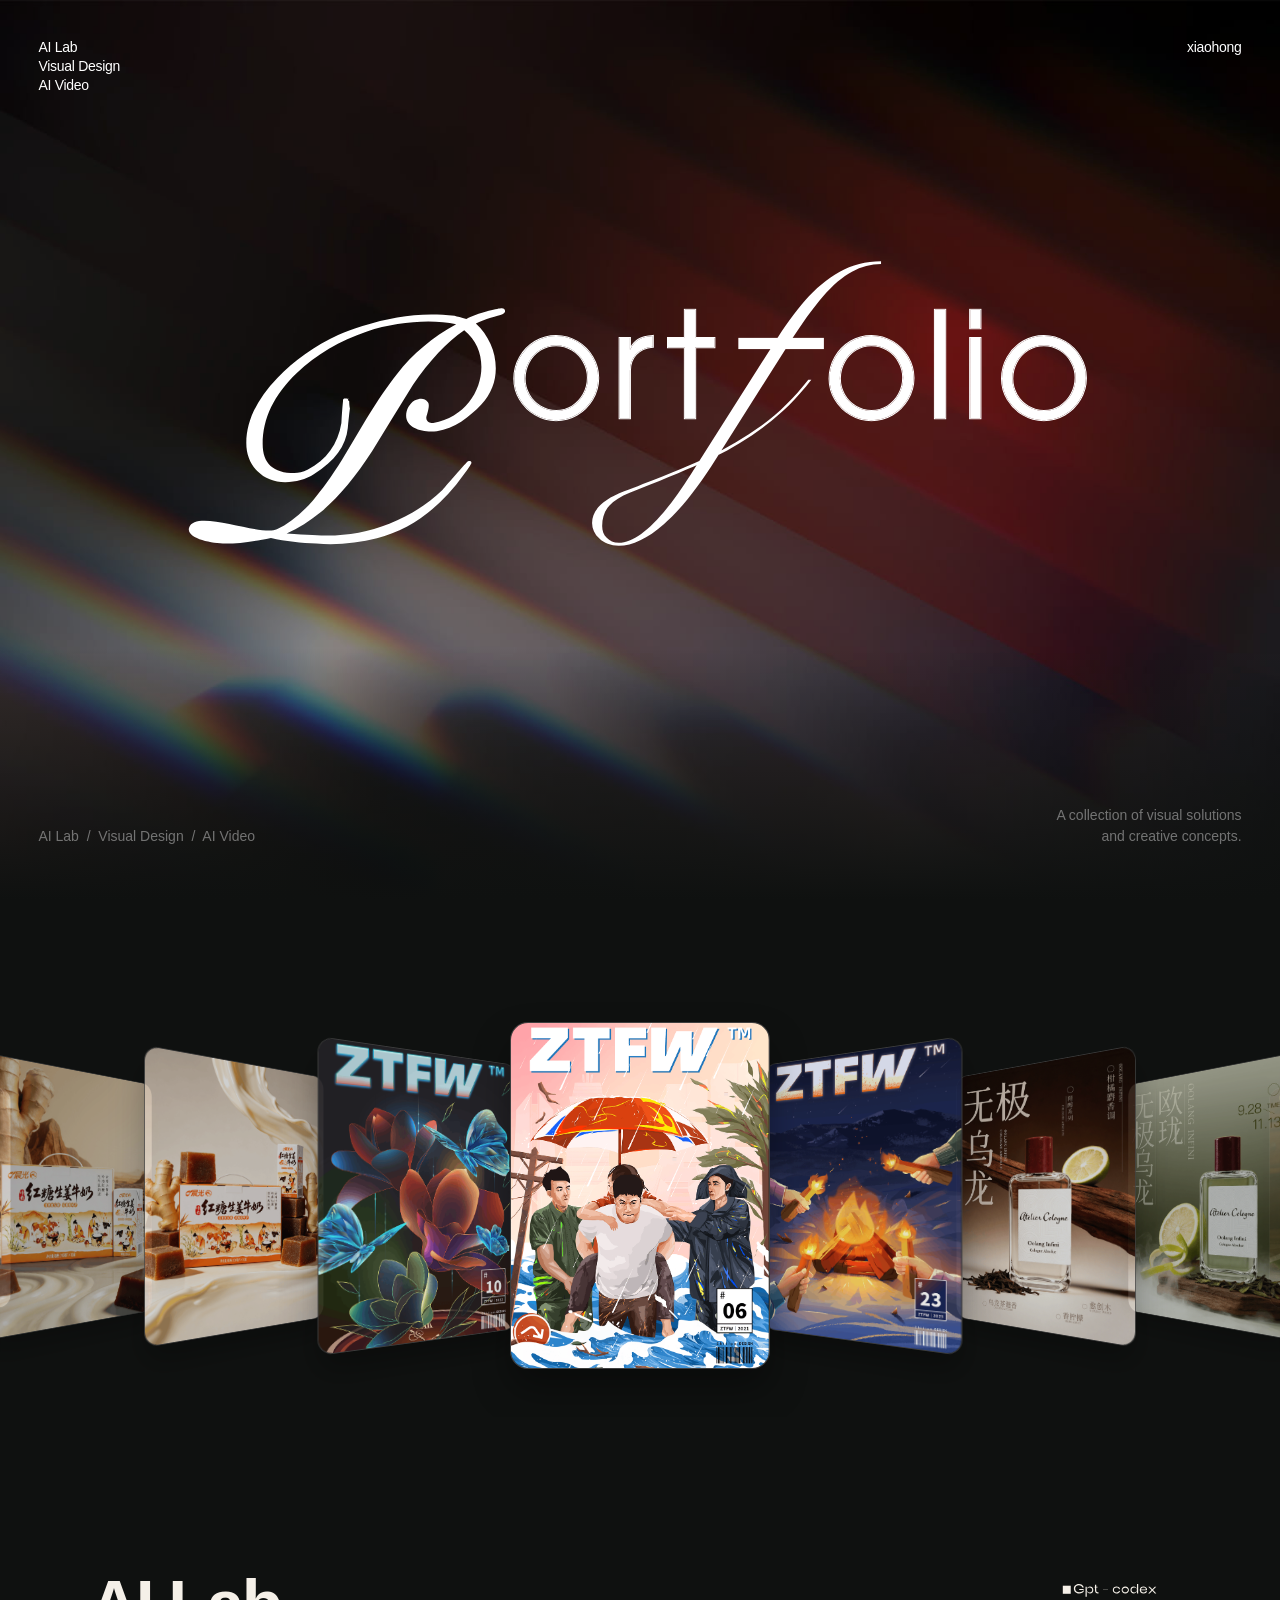
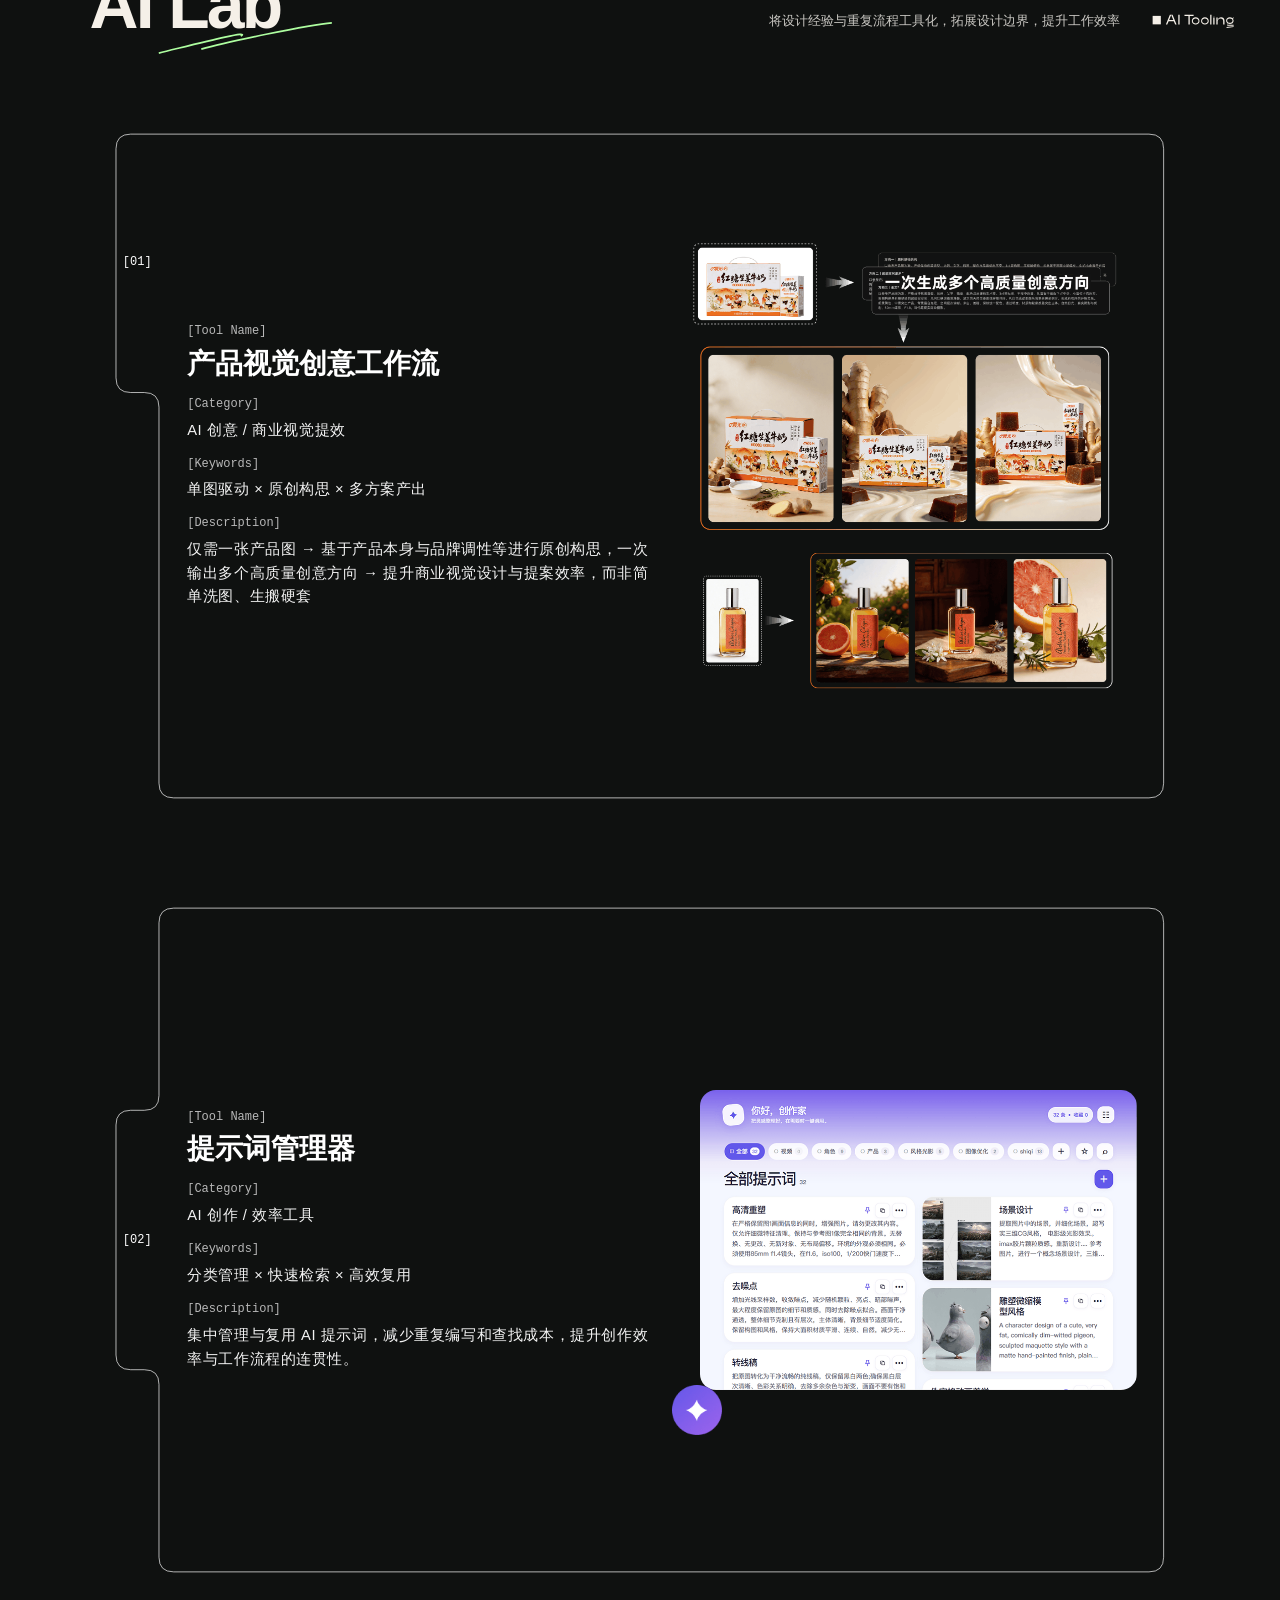
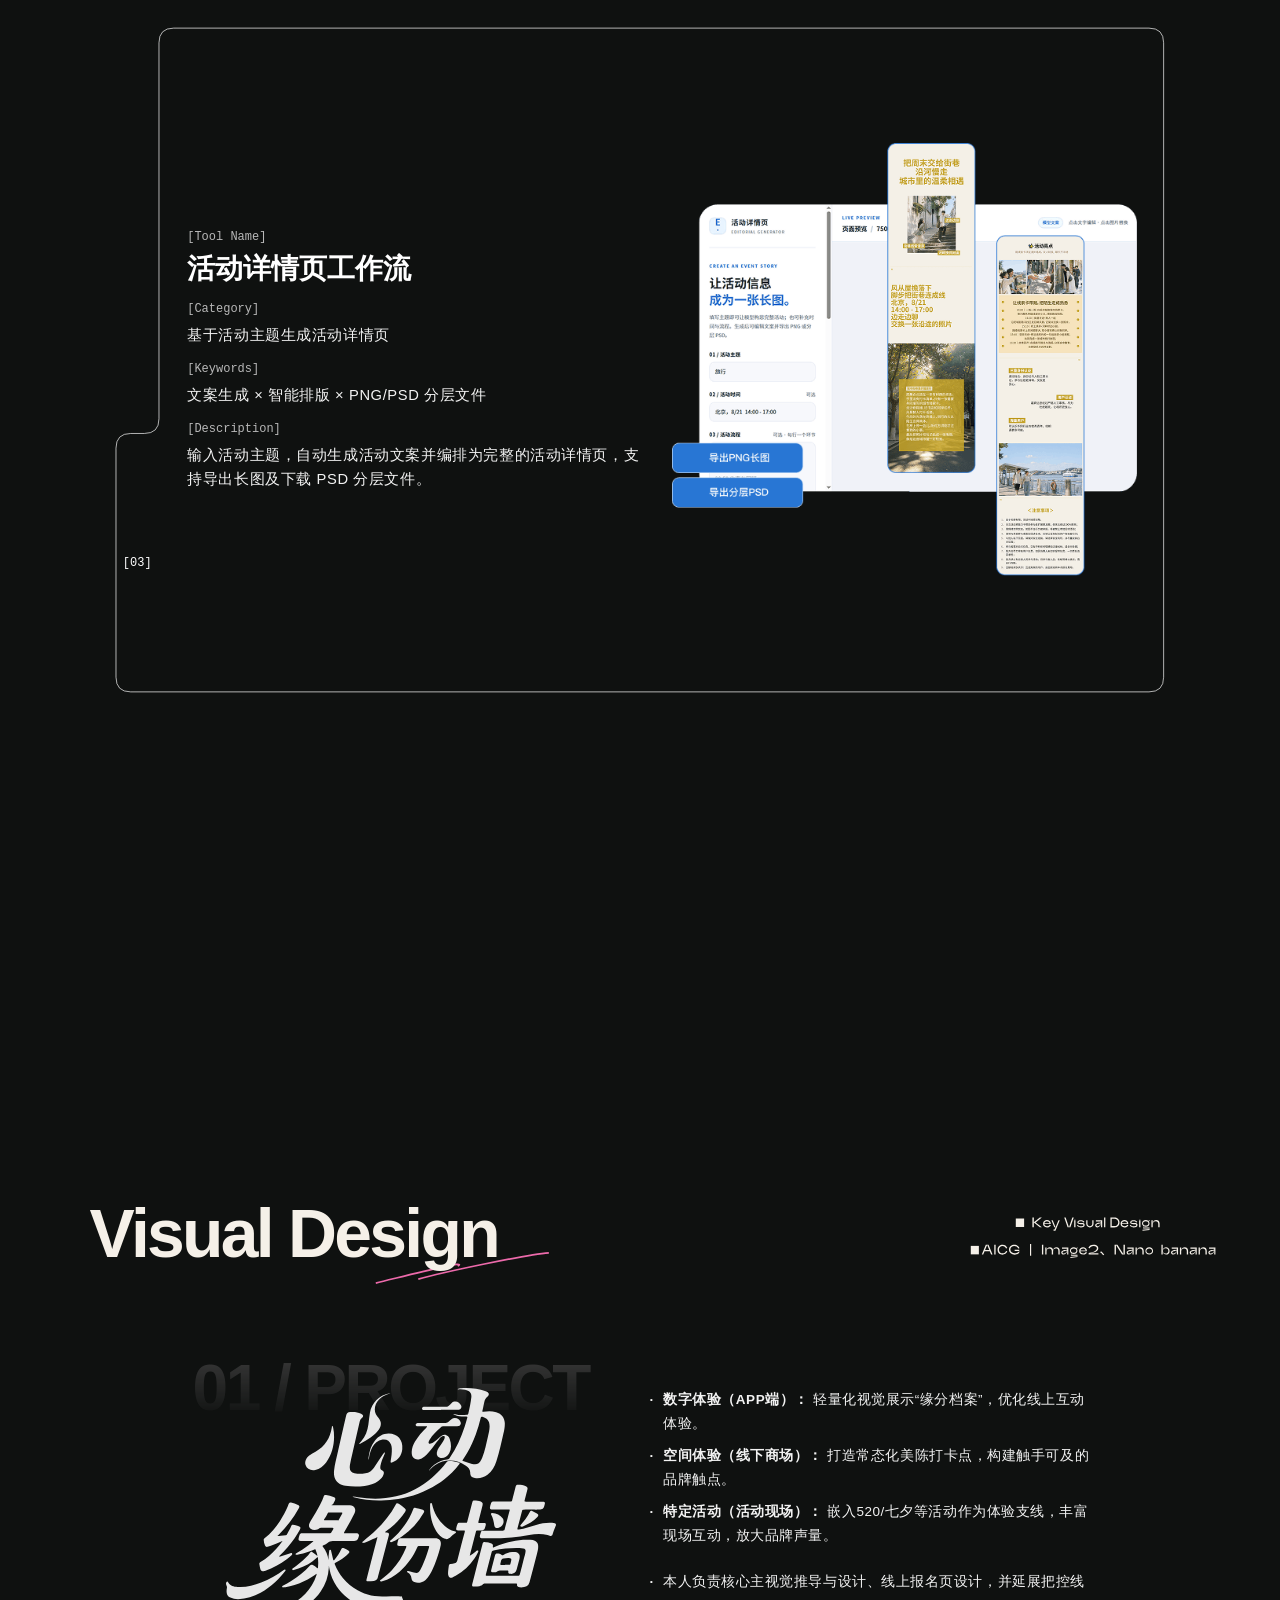
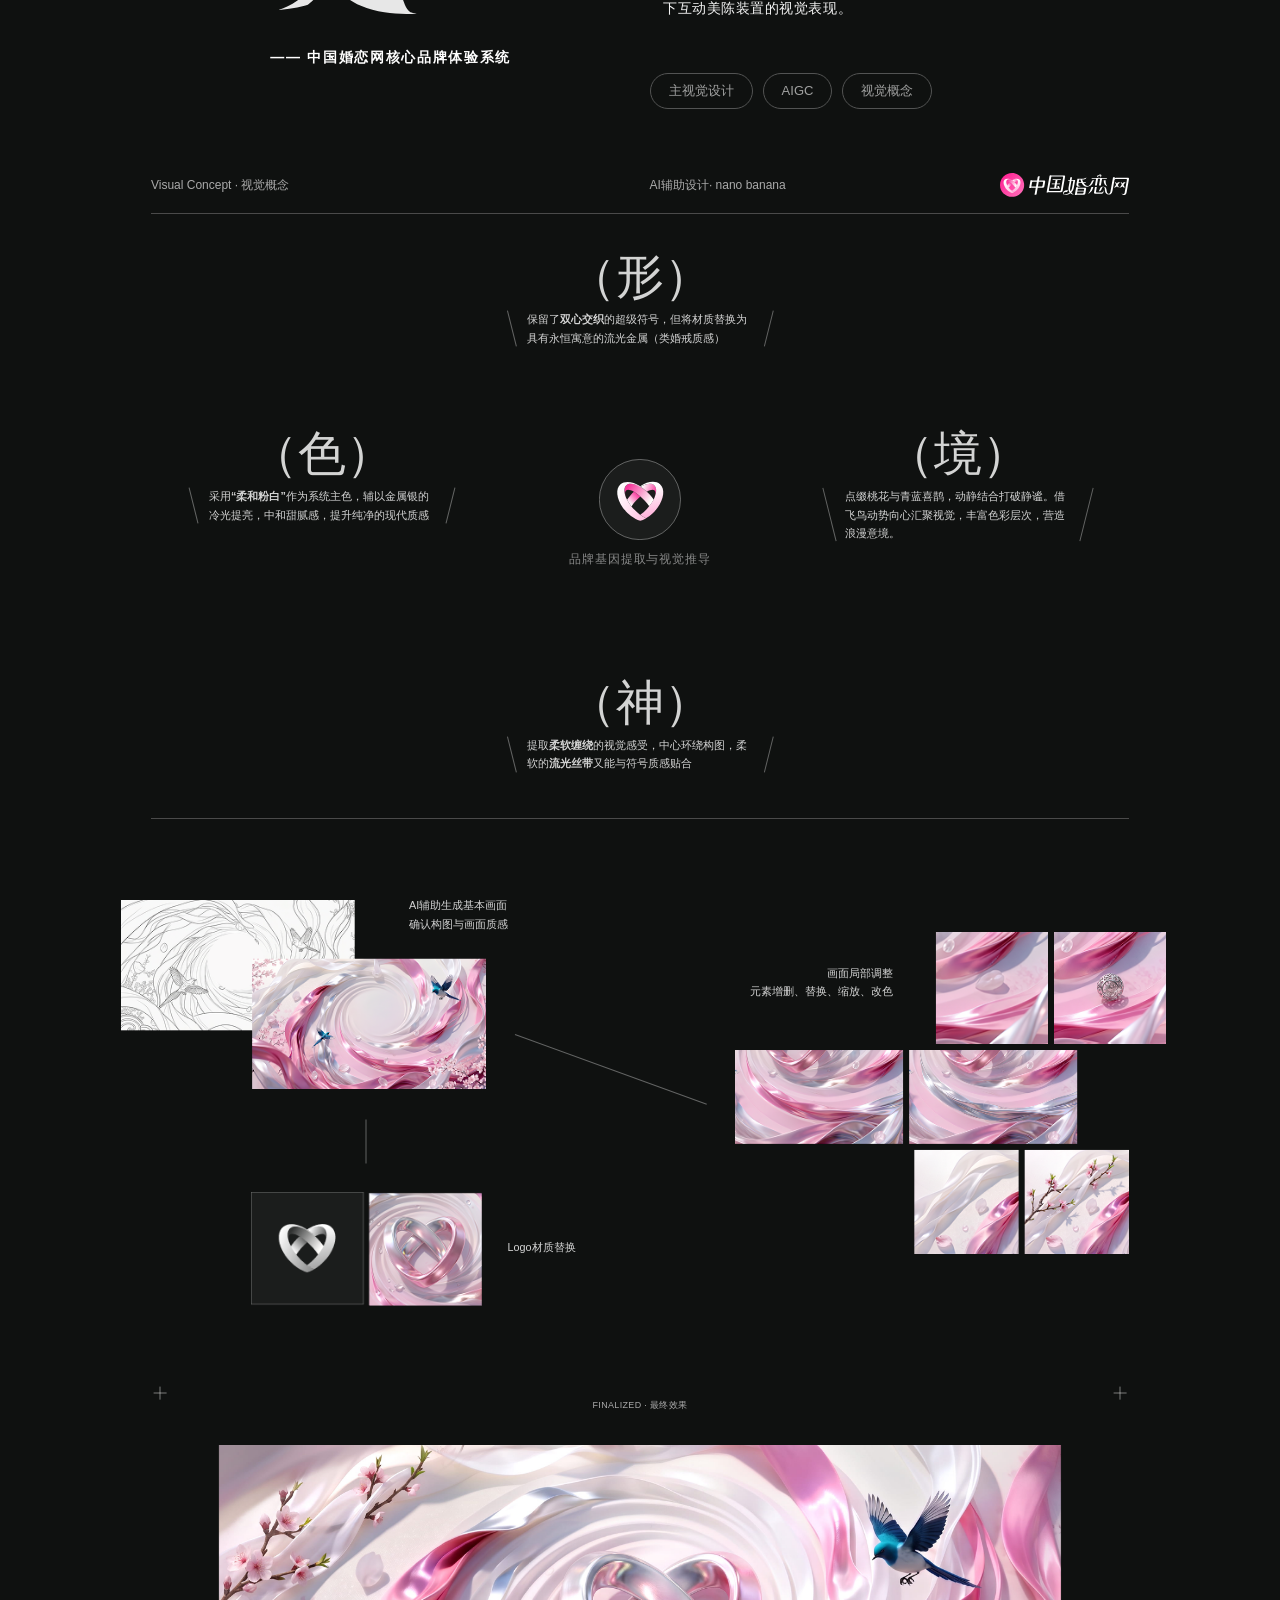
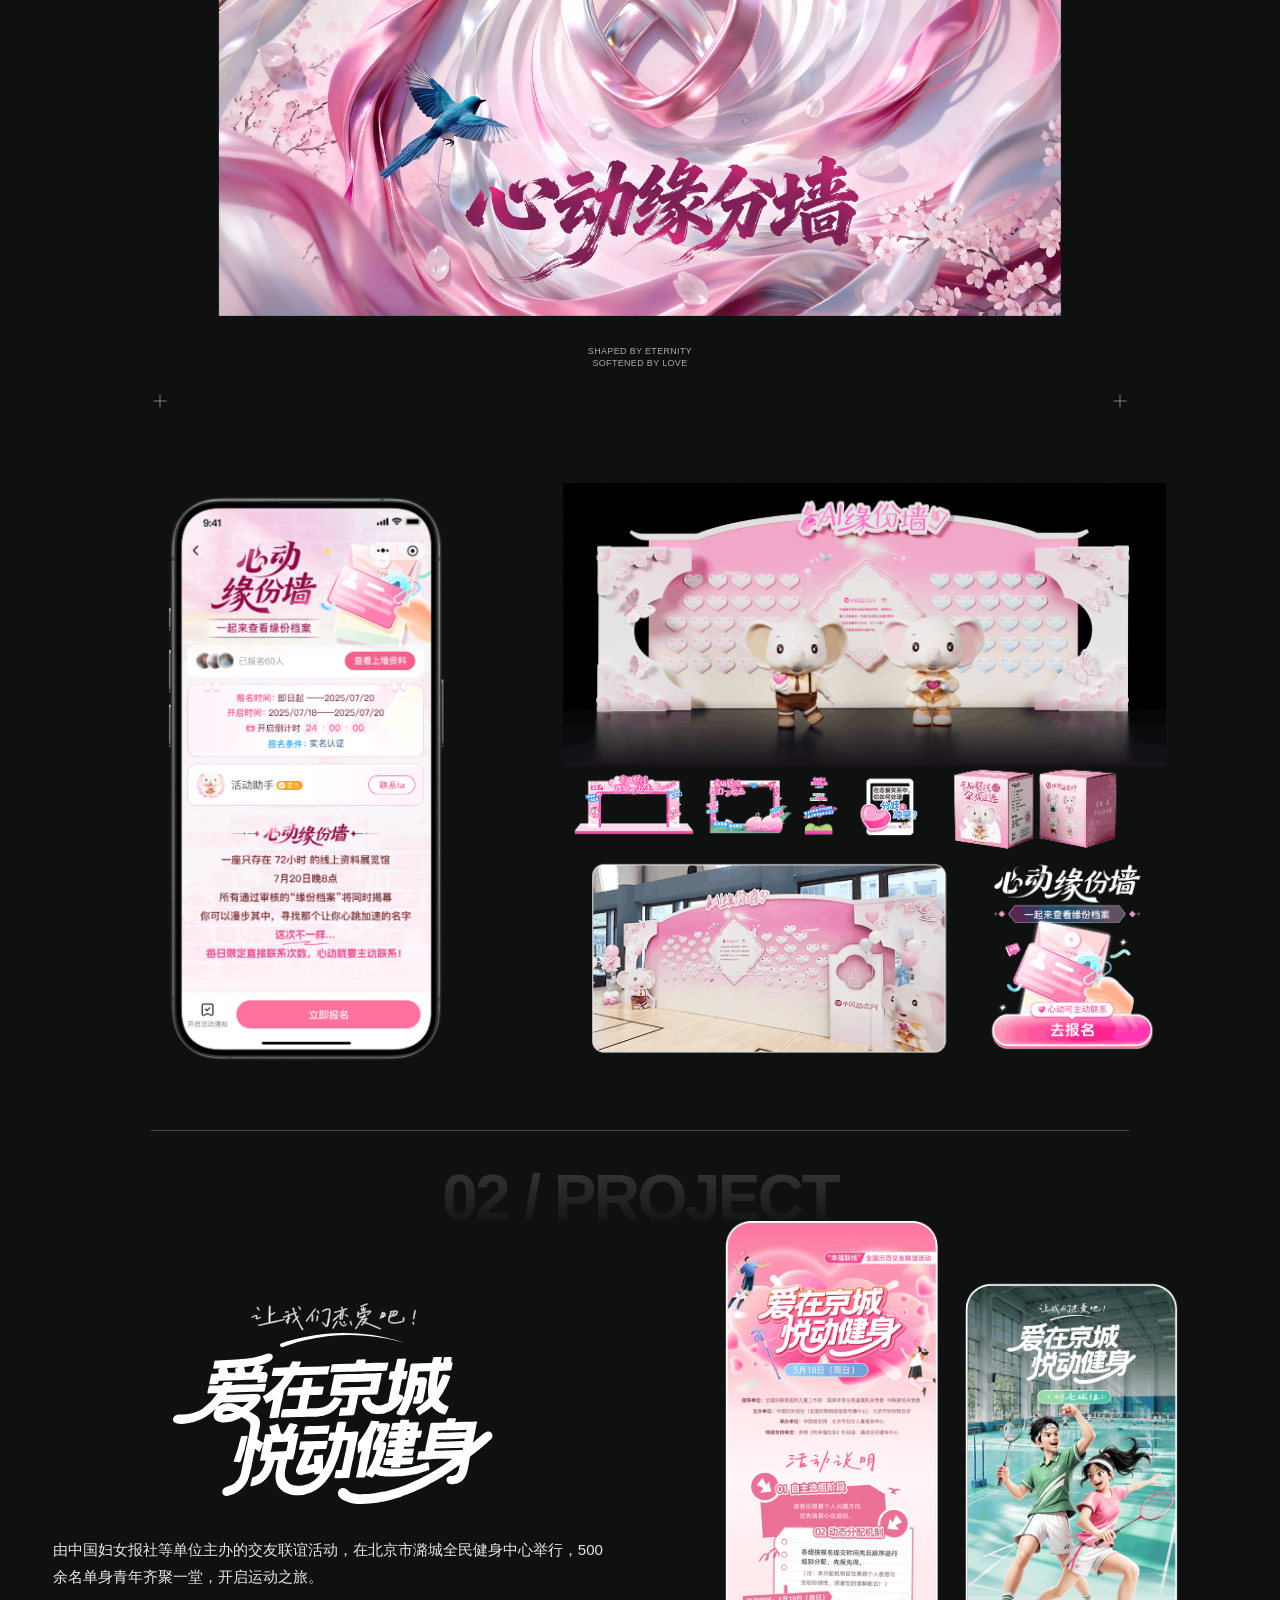
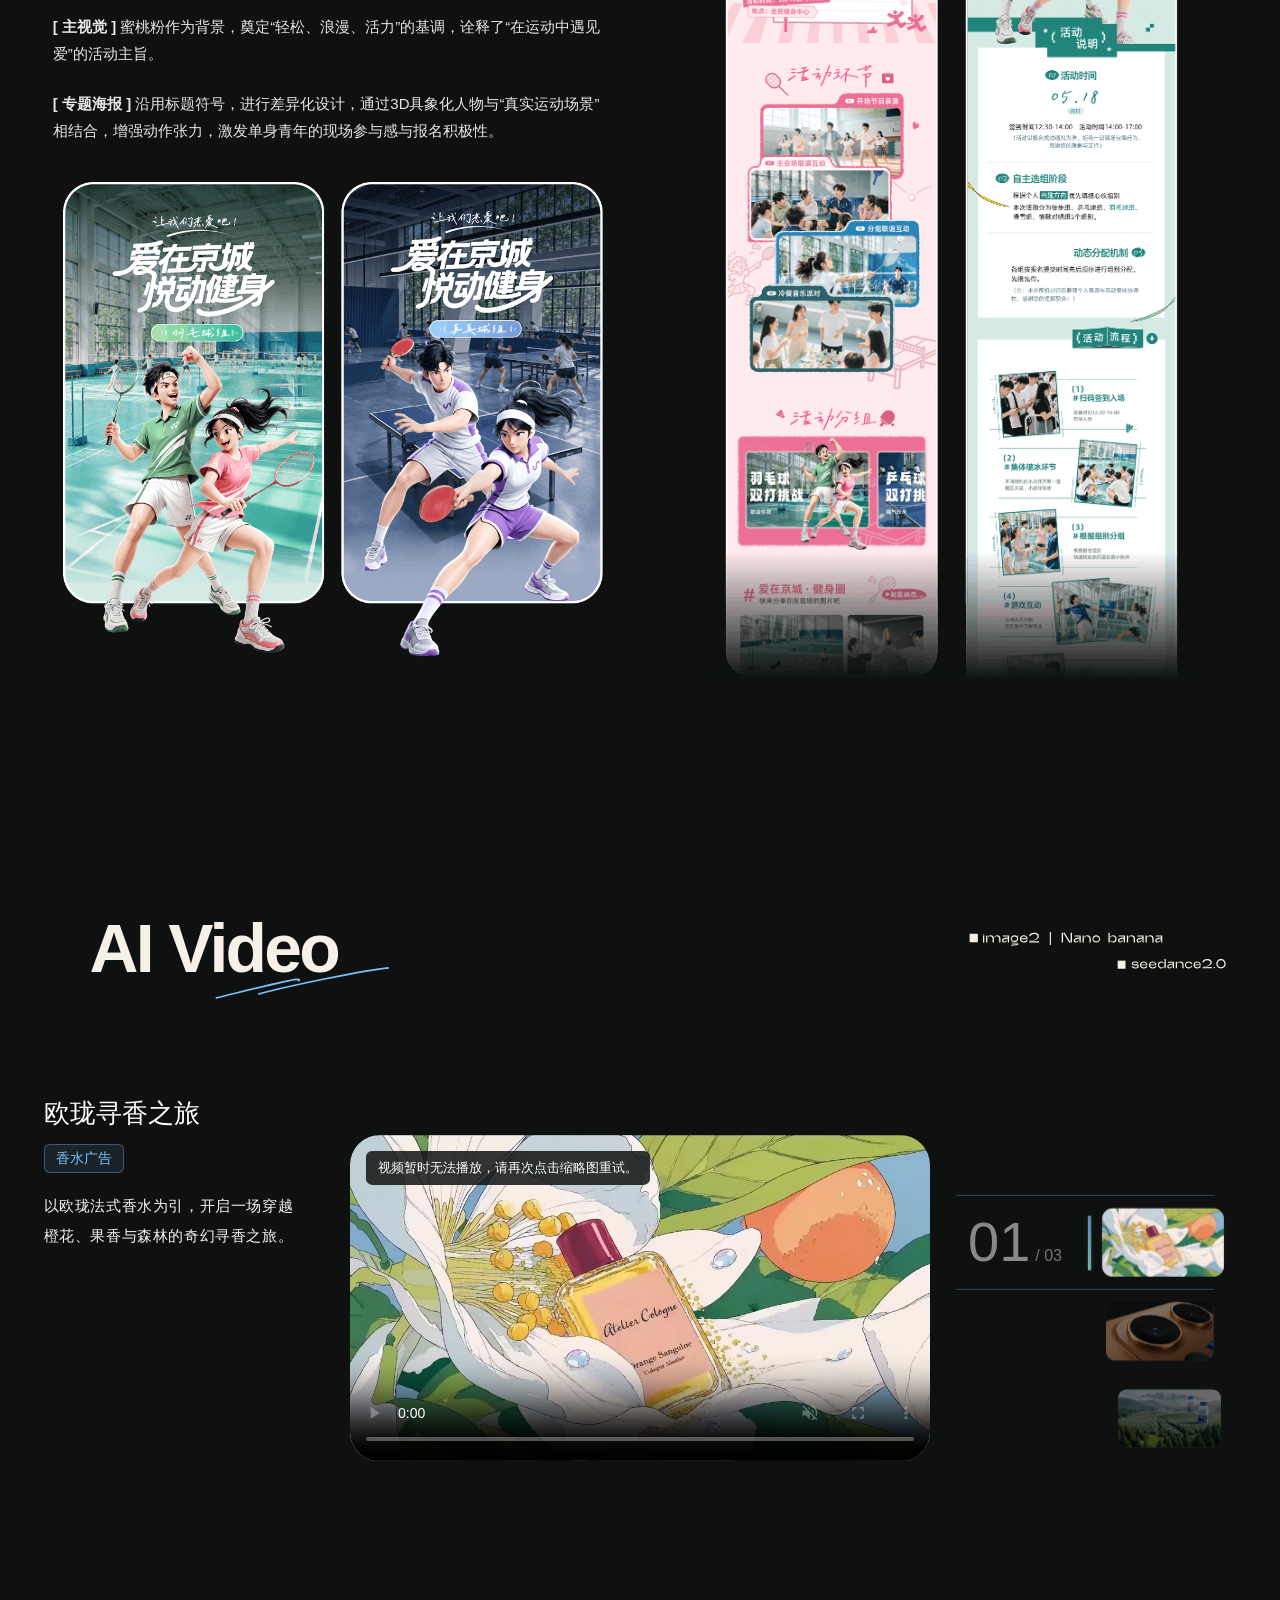
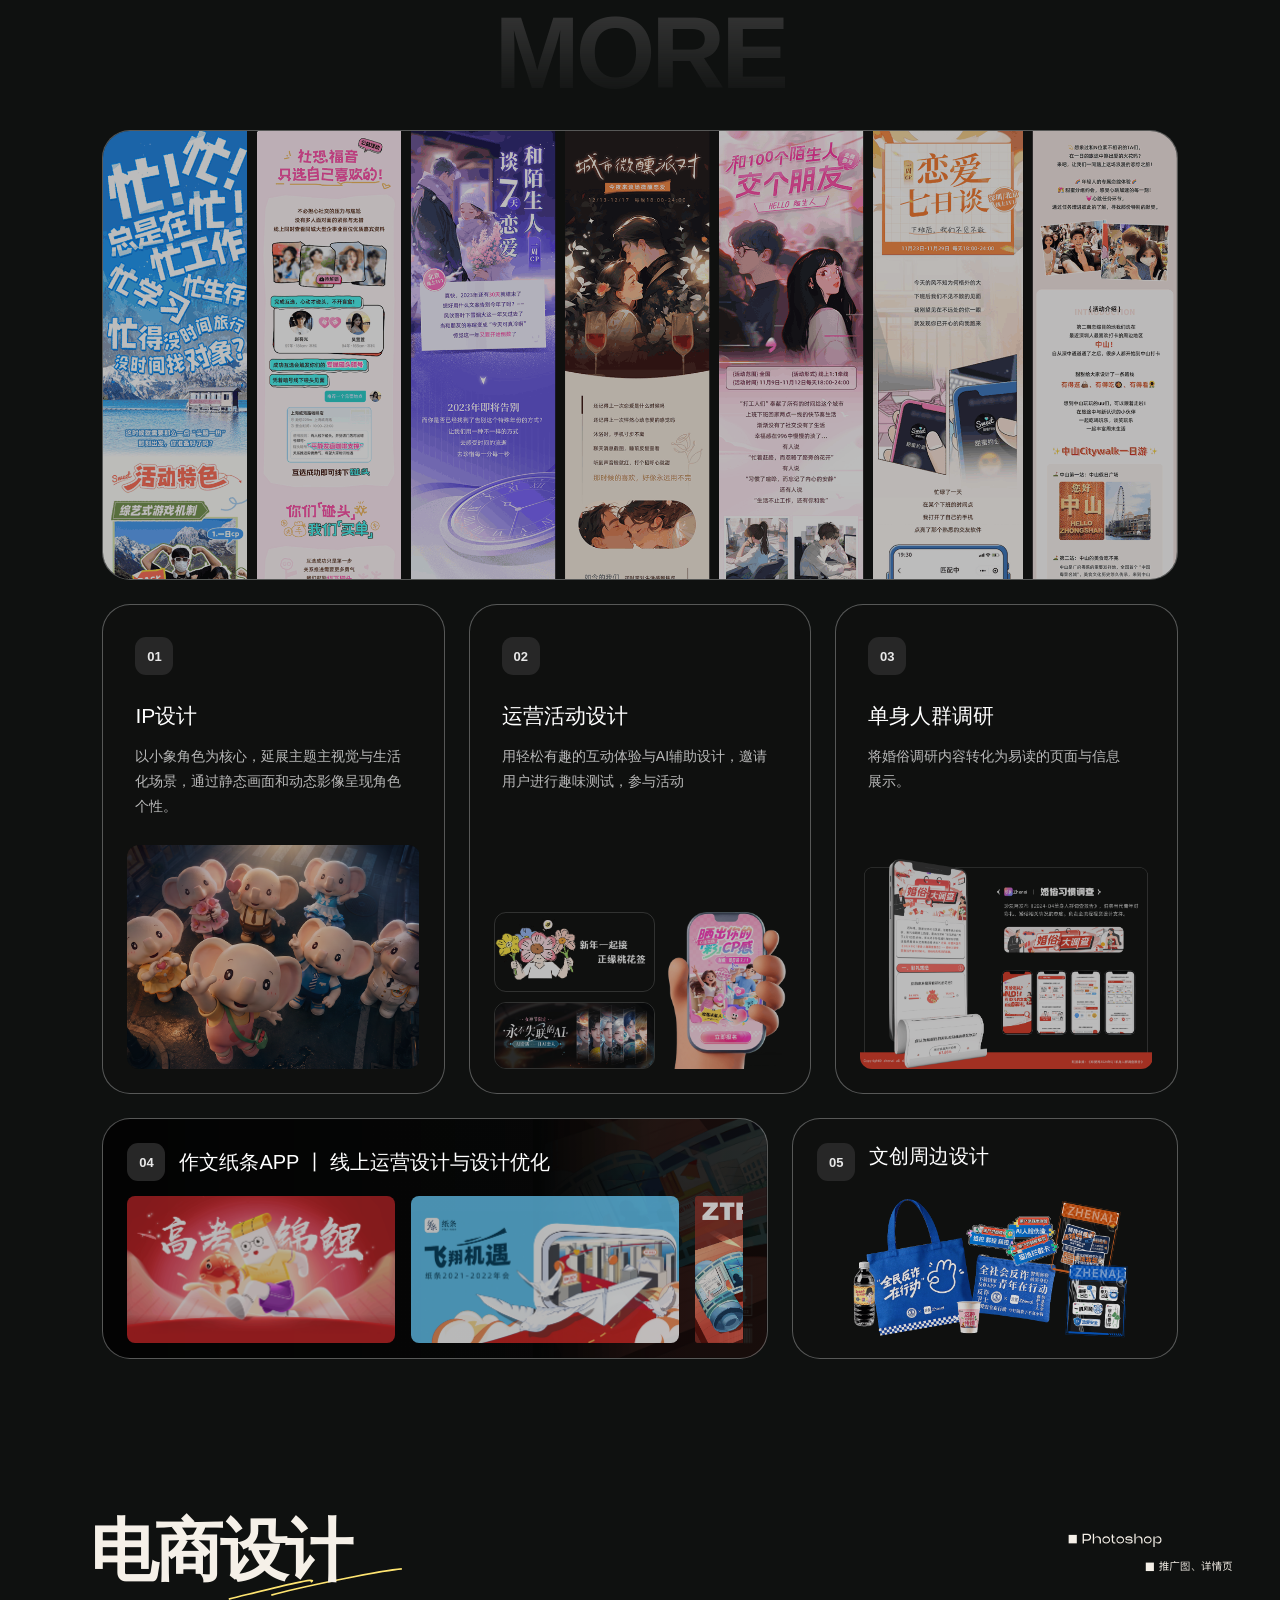
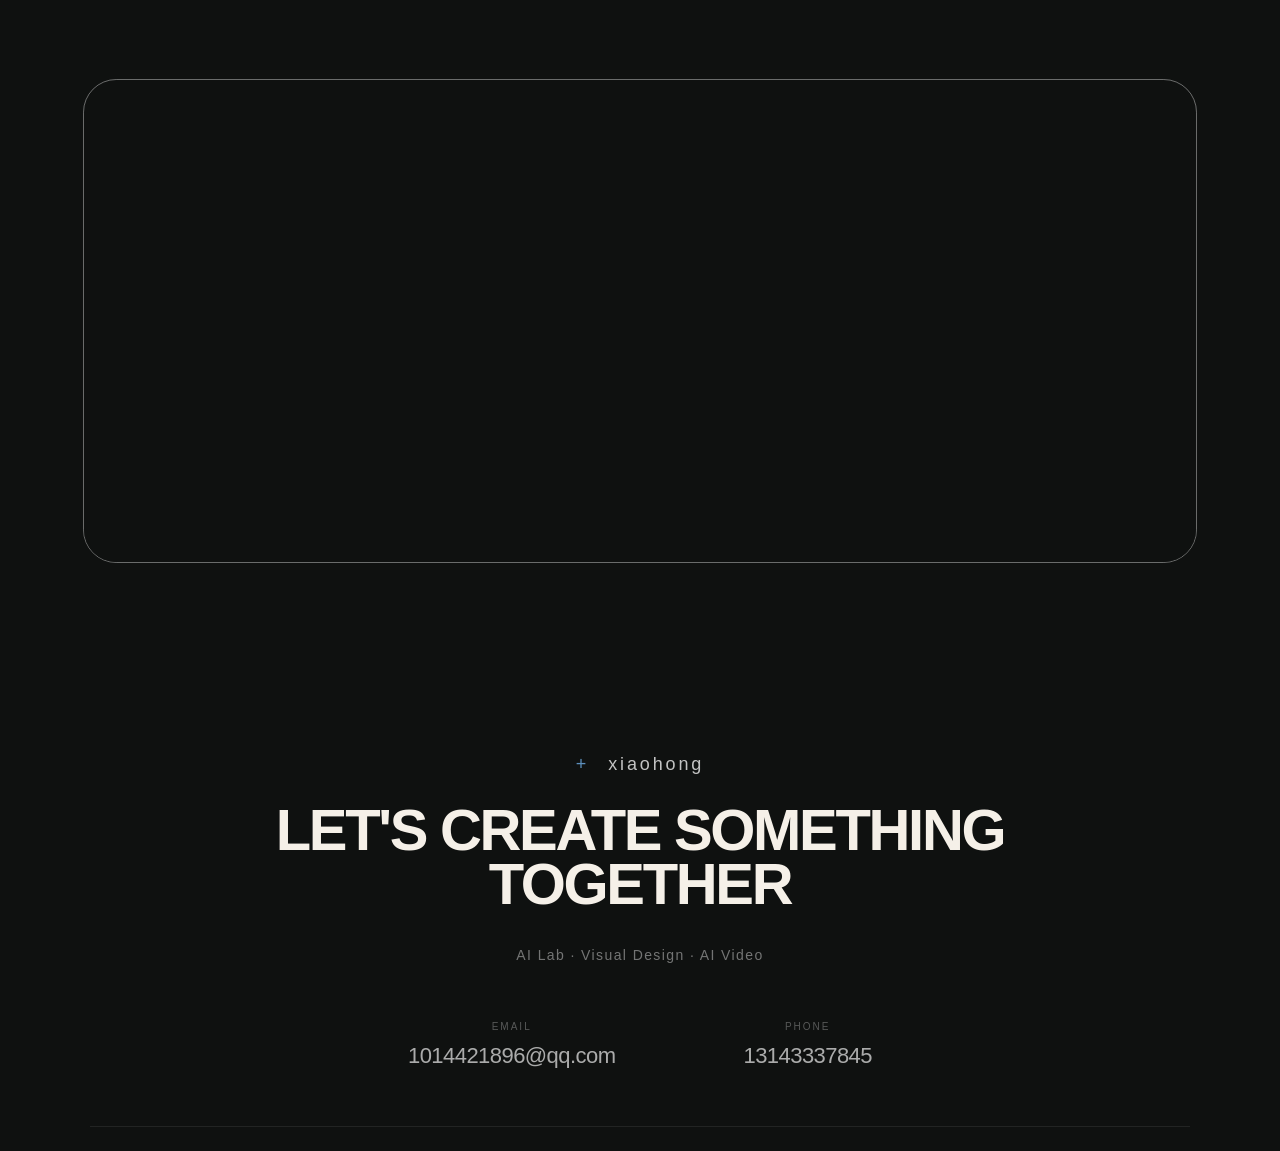
==== commit 97c511d9: "Load mobile portfolio images on demand" ====
--- a/index.html
+++ b/index.html
@@ -473,7 +473,10 @@
         </div>
       </header>
       <div class="ecommerce-design__preview">
-        <img class="ecommerce-design__image" src="./pic/电商/预览.png" alt="" width="1533" height="1329" loading="lazy" decoding="async" />
+        <picture>
+          <source media="(min-width: 768px)" srcset="./pic/电商/预览.png" />
+          <img class="ecommerce-design__image" src="./pic/电商/预览-mobile.jpg" alt="" width="1533" height="1329" loading="lazy" decoding="async" />
+        </picture>
         <button class="ecommerce-design__open" type="button" aria-label="打开电商设计作品查看" aria-haspopup="dialog" aria-controls="ecommerceViewer"></button>
       </div>
     </section>
--- a/styles.css
+++ b/styles.css
@@ -1214,6 +1214,10 @@
   width: min(100%, 1600px);
   margin-inline: auto;
   padding: 0 clamp(32px, 8vw, 128px) clamp(96px, 9vw, 144px);
+}
+
+@media (max-width: 767px) {
+  .work-collection { display: none; }
 }
 
 .work-collection__heading {
--- a/styles.css
+++ b/styles.css
@@ -1214,6 +1214,10 @@
   width: min(100%, 1600px);
   margin-inline: auto;
   padding: 0 clamp(32px, 8vw, 128px) clamp(96px, 9vw, 144px);
+}
+
+@media (max-width: 767px) {
+  .work-collection { display: none; }
 }
 
 .work-collection__heading {
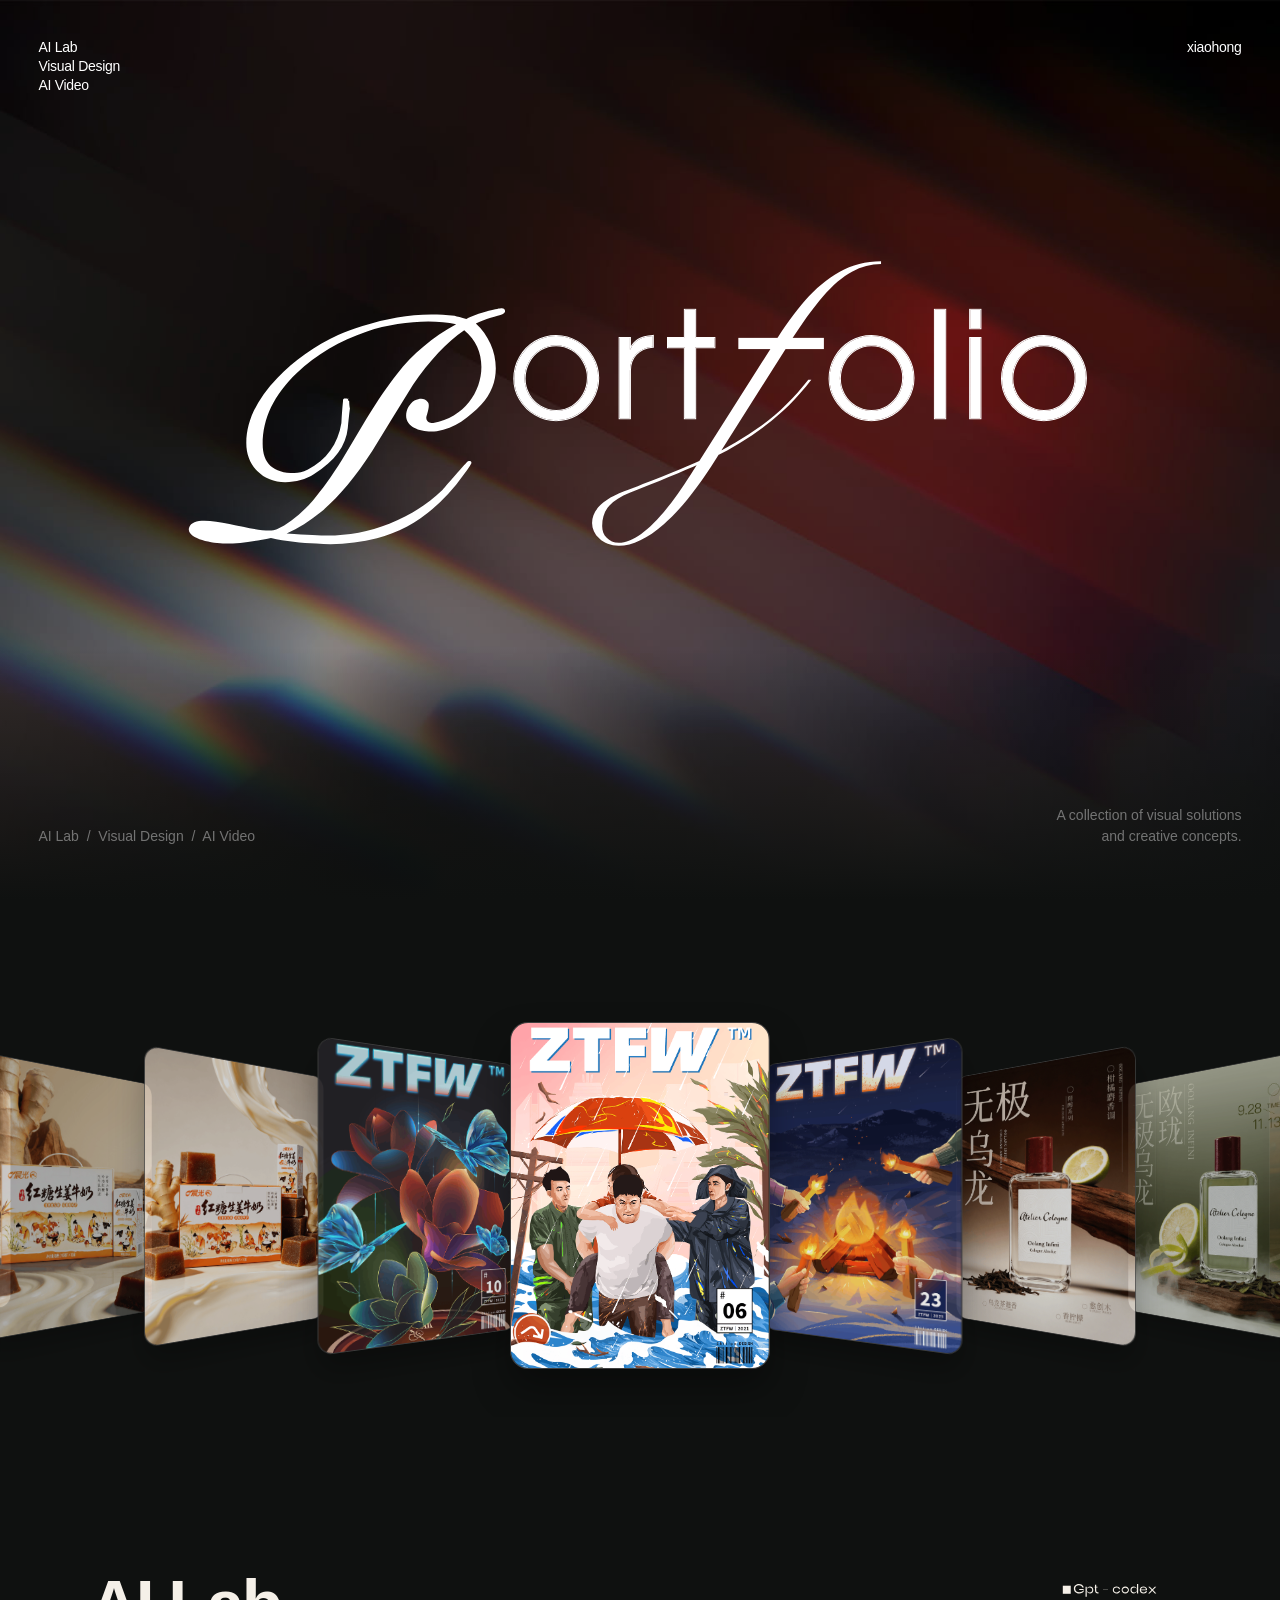
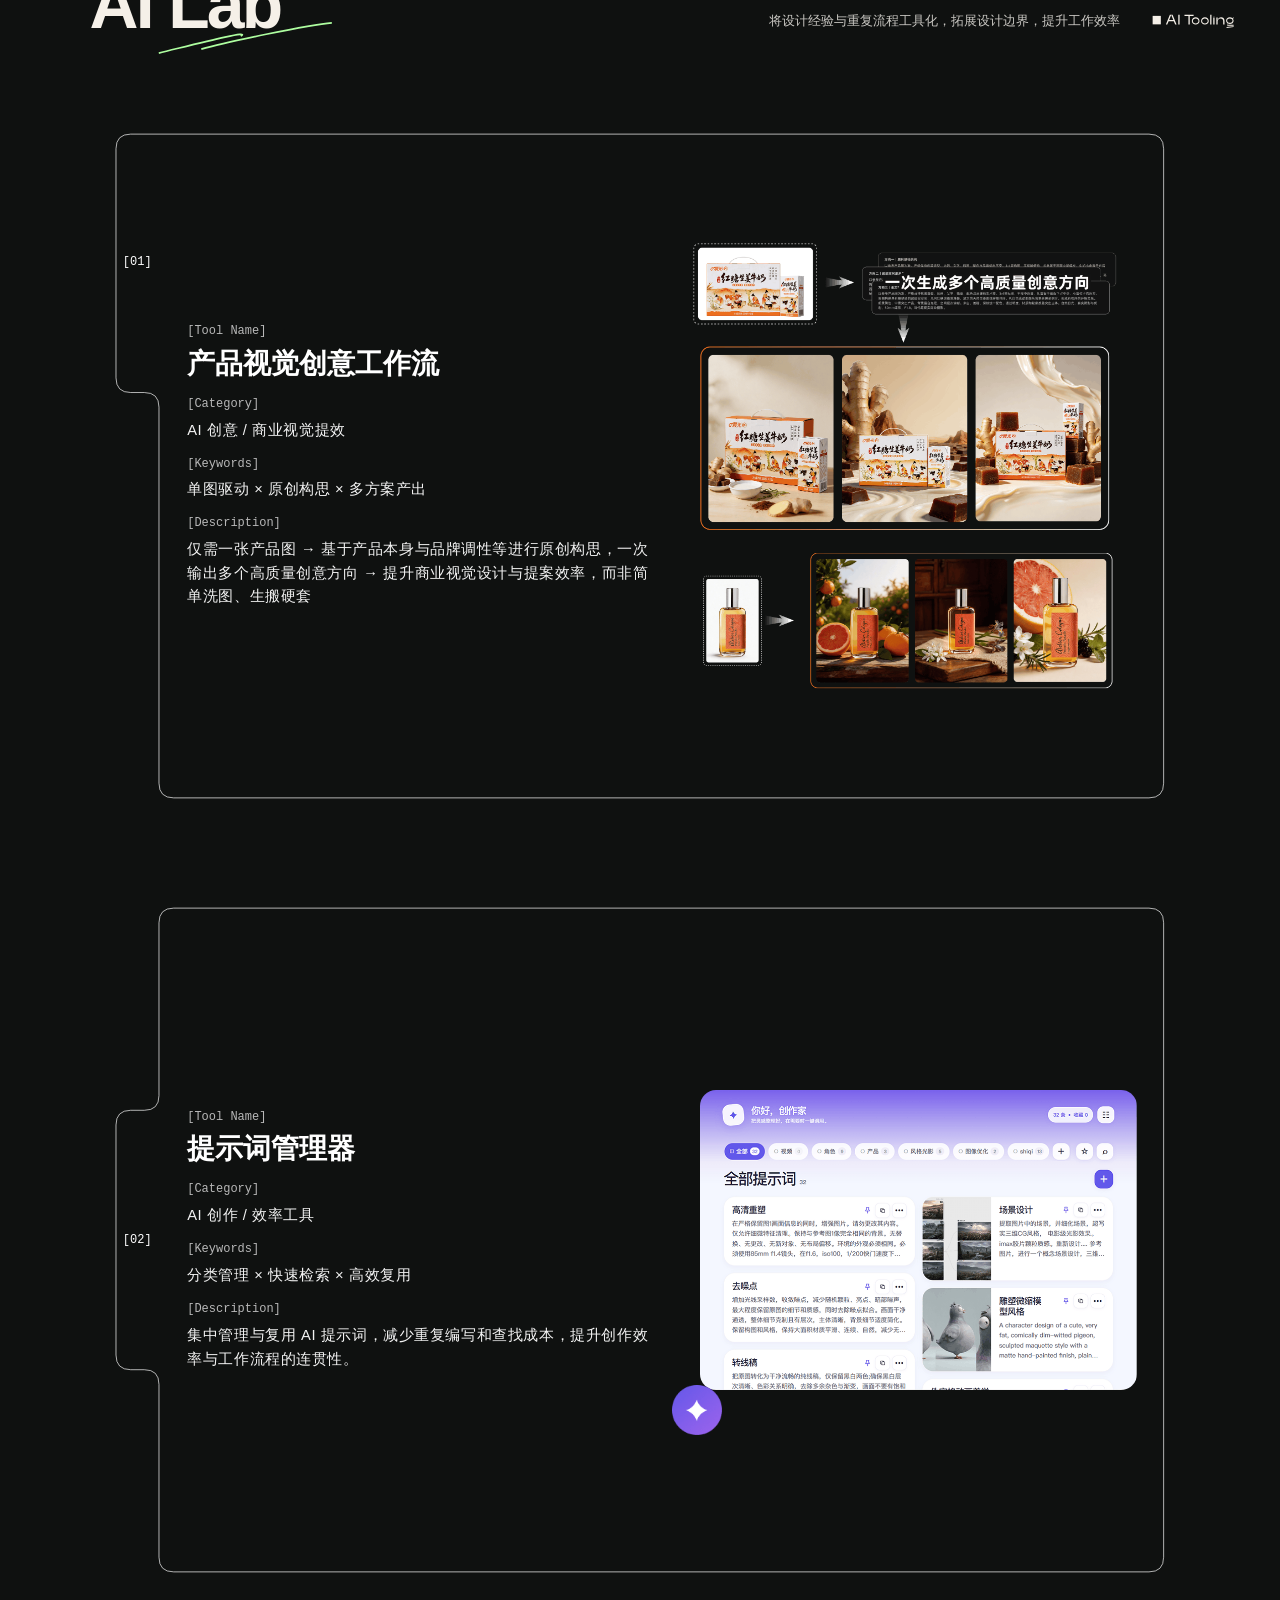
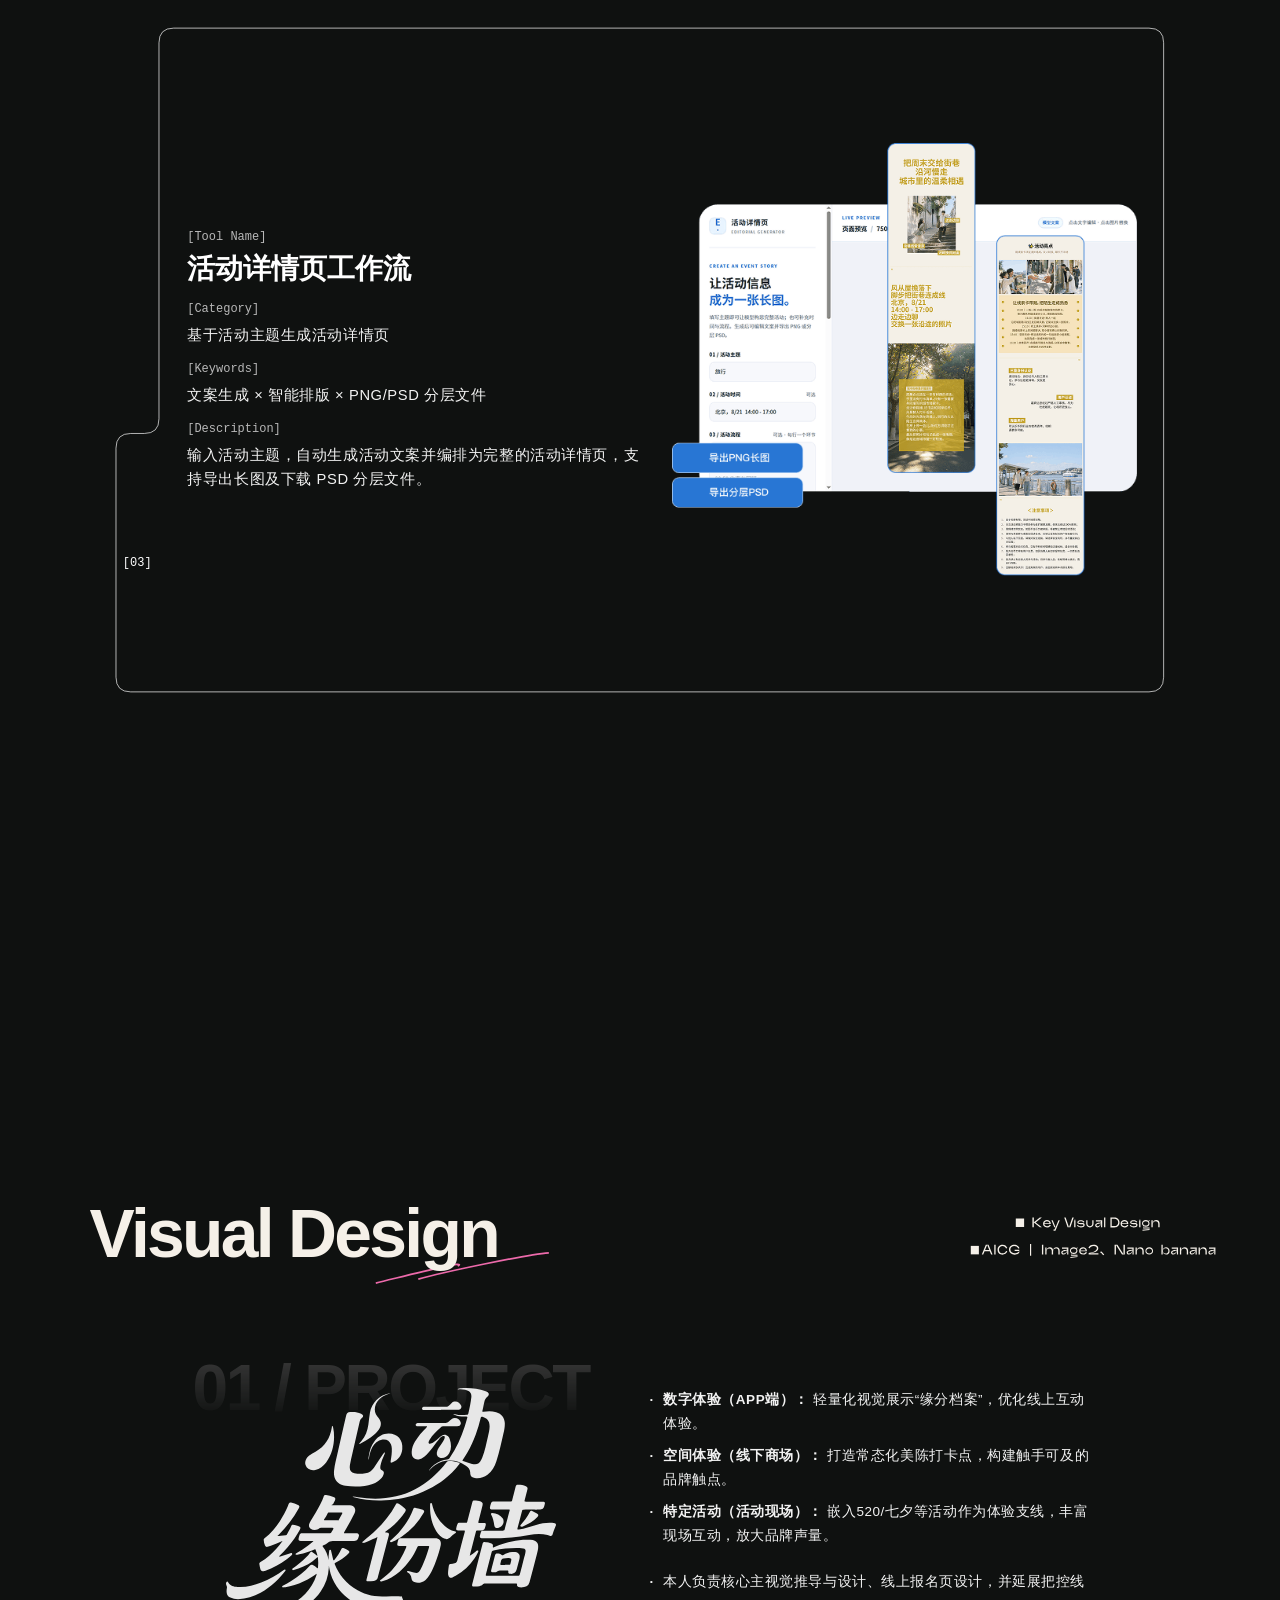
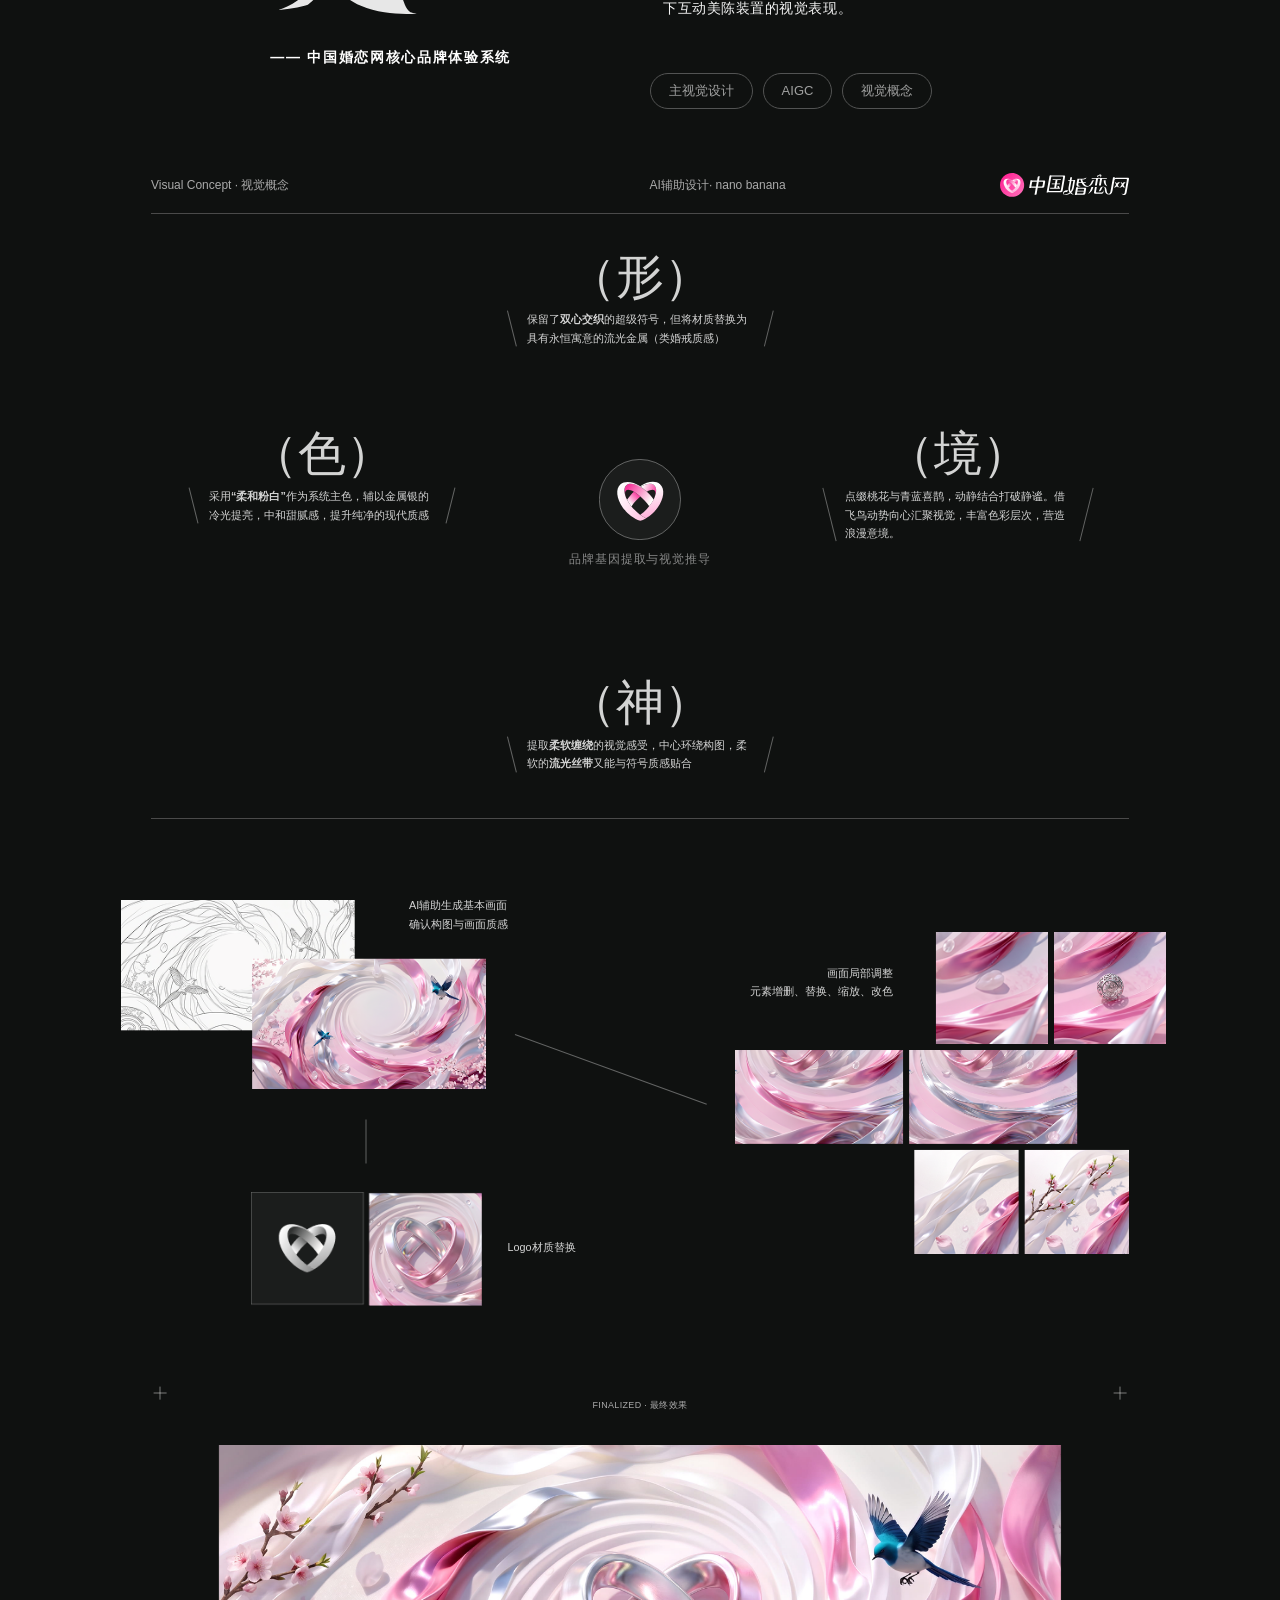
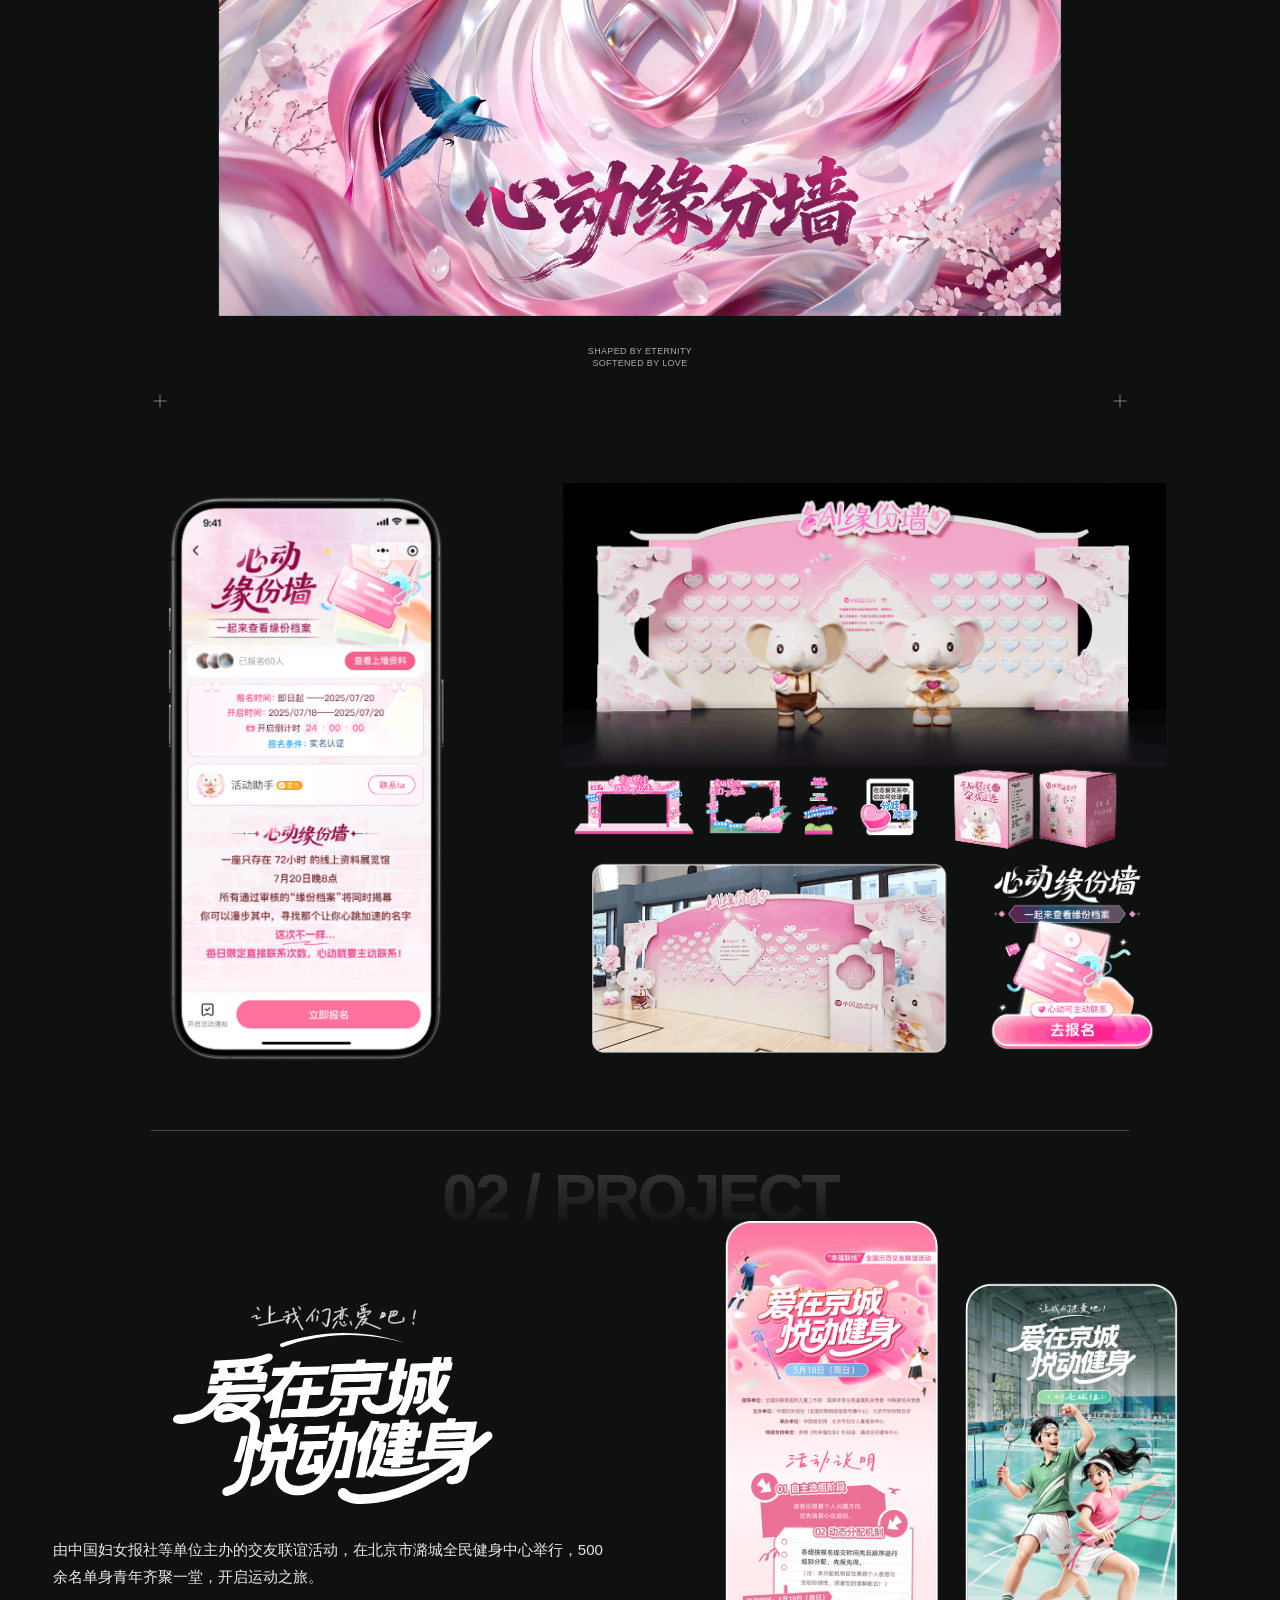
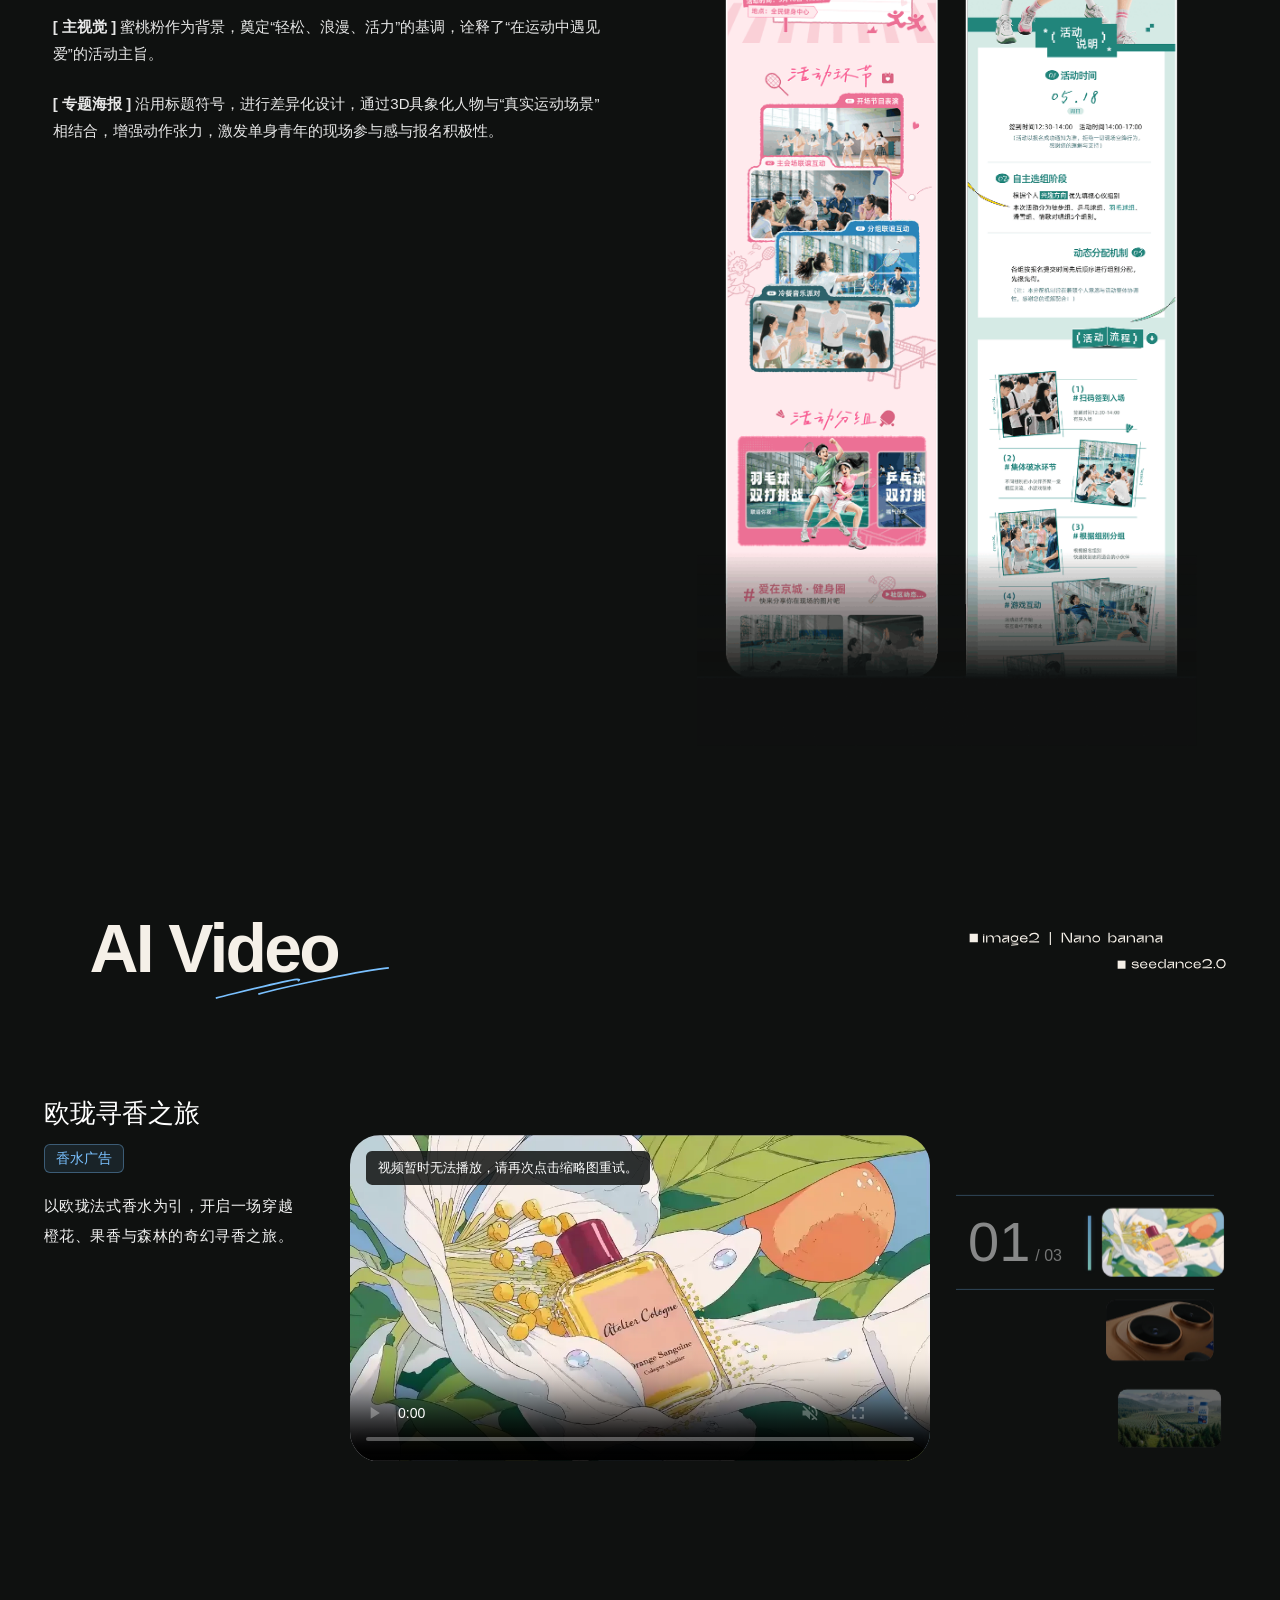
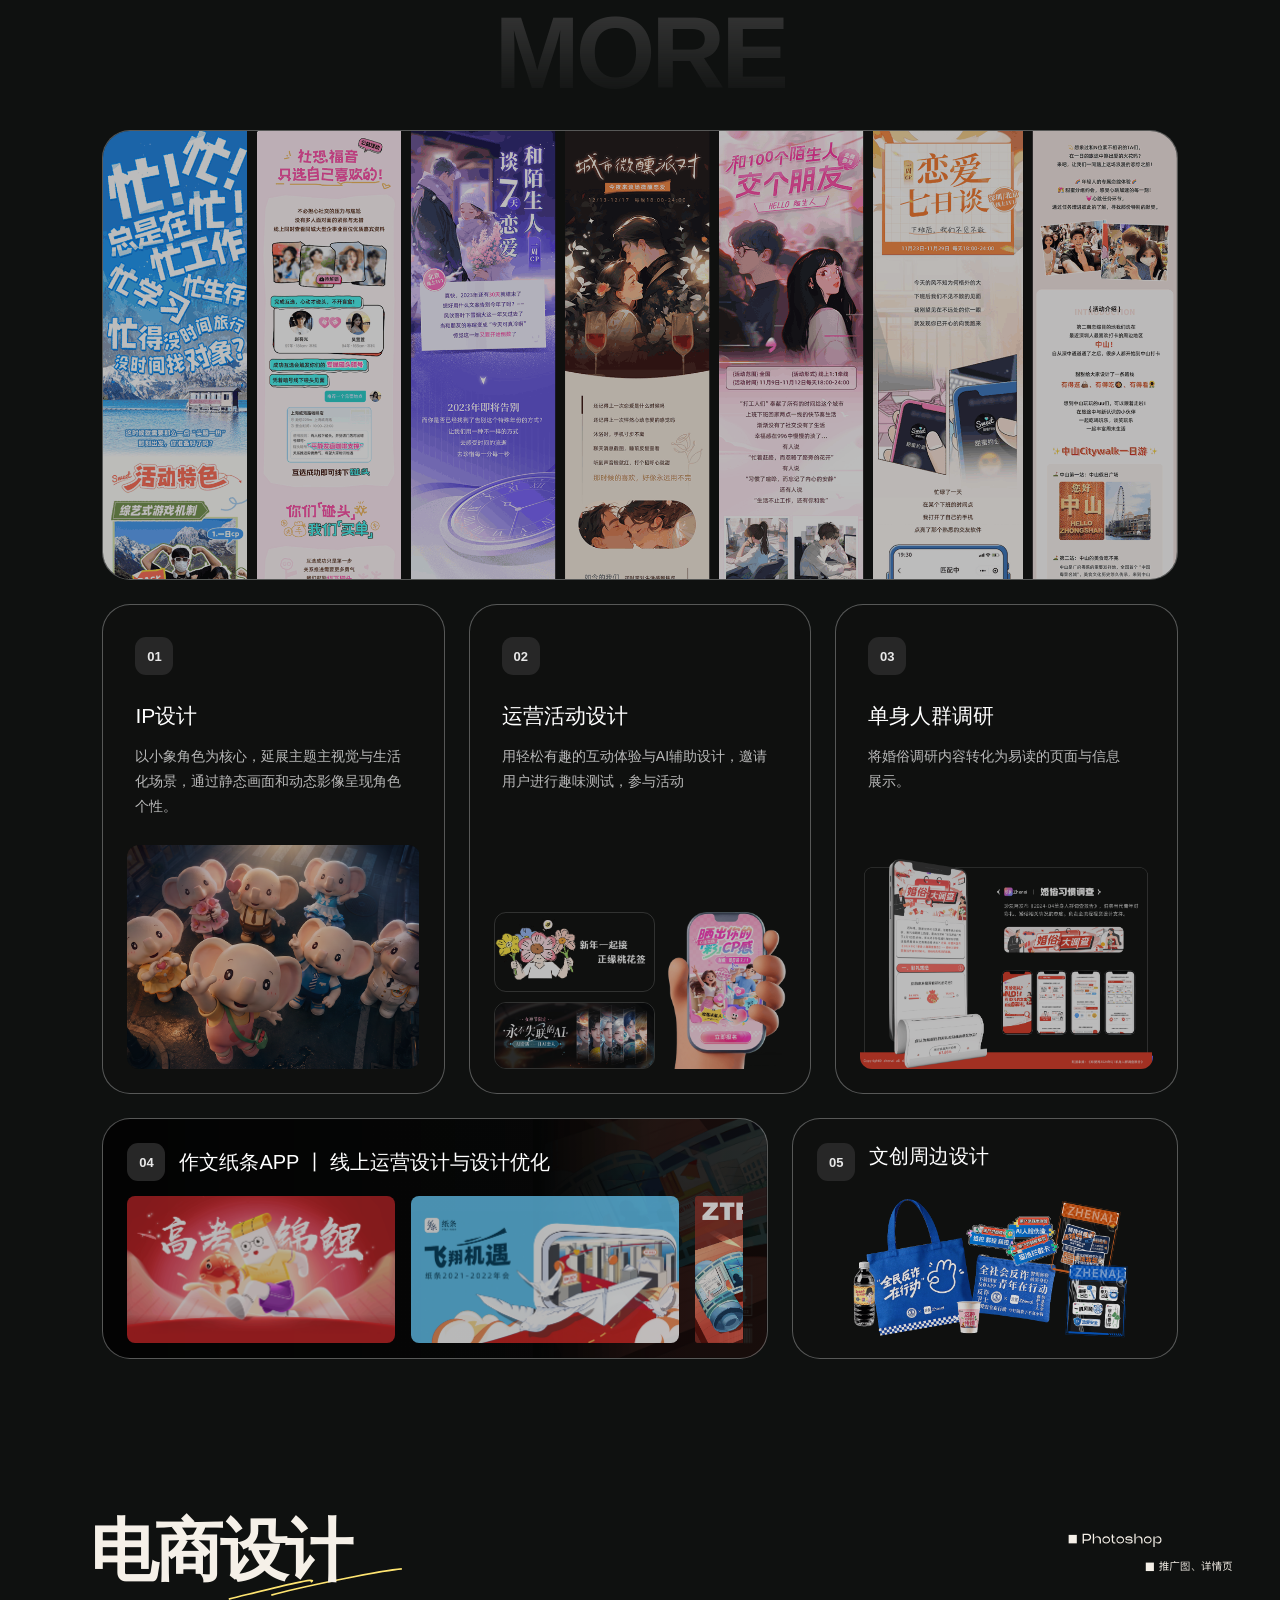
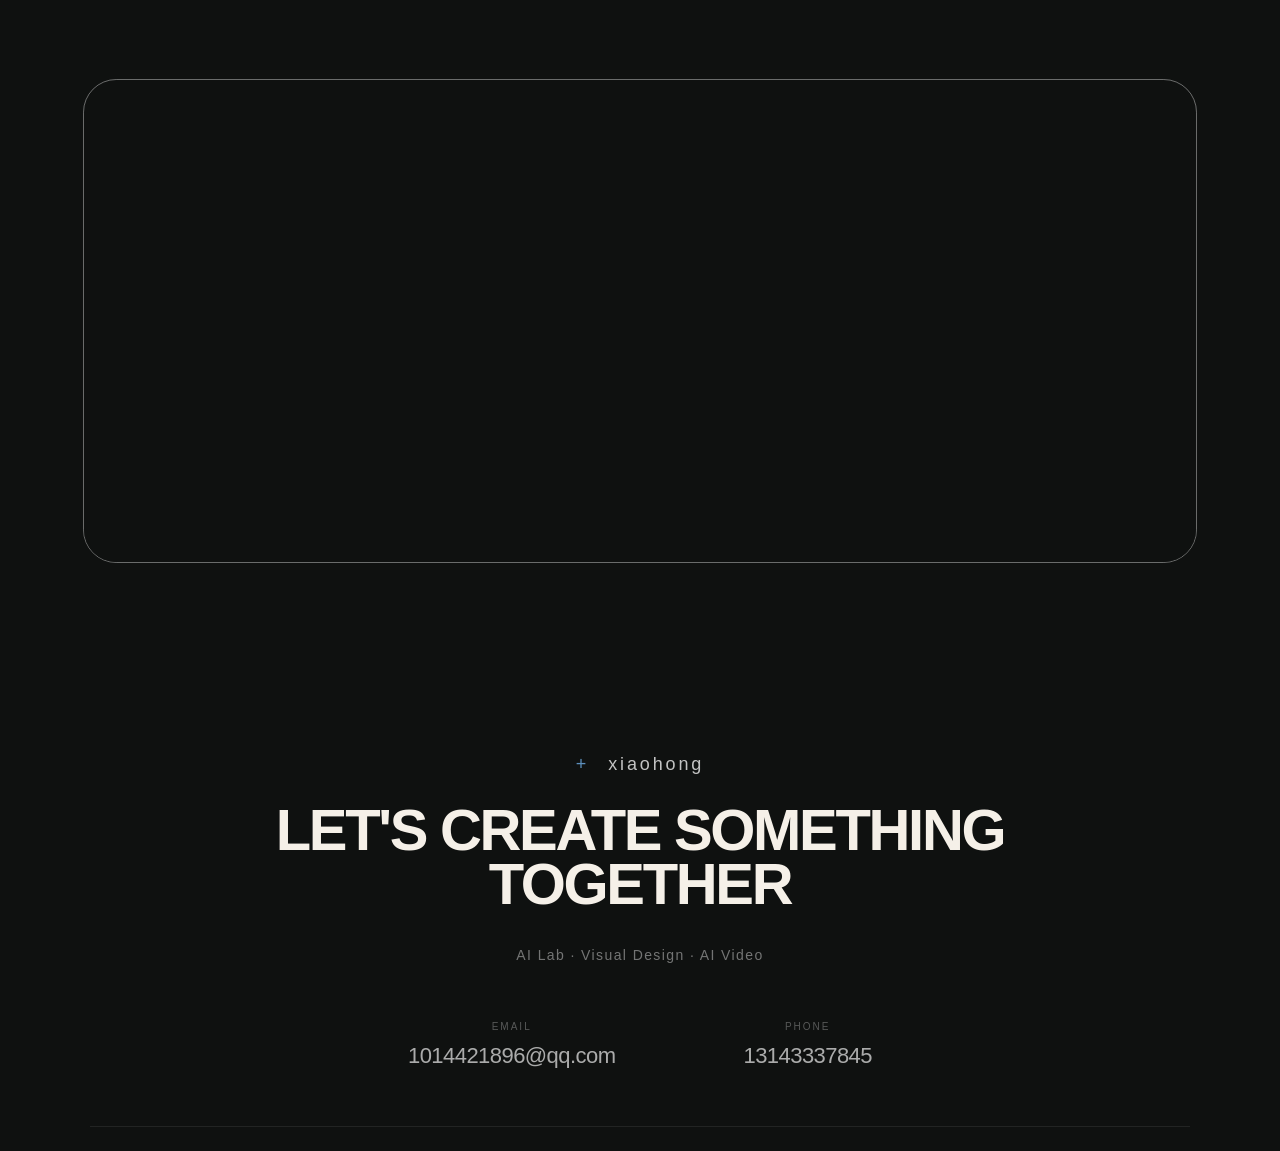
==== commit a381563b: "Use static image for hero background" ====
--- a/index.html
+++ b/index.html
@@ -39,7 +39,6 @@
       .hero { position: relative; height: 100svh; min-height: 480px; overflow: hidden; background: #0c0b0b; }
       .hero__background, .hero__header { position: absolute; inset: 0; }
       .hero__background { background: #0c0b0b url('./hero/hero1.jpg') center / cover no-repeat; }
-      .hero__scene { display: block; width: 100%; height: 100%; object-fit: cover; }
       .hero__header { z-index: 1; pointer-events: none; }
       .hero__categories, .hero__brand { position: absolute; top: 3vw; font-size: 14px; }
       .hero__categories { left: 3vw; display: flex; flex-direction: column; pointer-events: auto; }
@@ -51,7 +50,6 @@
       .hero__footer p { margin: 0; font-size: 14px; opacity: .4; }
       @media (max-width: 767px) {
         .hero { min-height: 560px; }
-        .hero__scene { display: none; }
         .hero__categories, .hero__brand { top: 22px; }
         .hero__categories { left: 20px; }
         .hero__brand { right: 20px; }
@@ -96,11 +94,7 @@
     </div>
     <main>
     <section class="hero" aria-label="作品集首页">
-      <div class="hero__background" aria-hidden="true">
-        <video class="hero__scene" muted loop playsinline preload="none" poster="./hero/hero1.jpg" tabindex="-1">
-          <source src="./hero/colorflow-animation%20(1).mp4" type="video/mp4" />
-        </video>
-      </div>
+      <div class="hero__background" aria-hidden="true"></div>
       <header class="hero__header">
         <nav class="hero__categories" aria-label="作品分类">
           <a href="#ai-lab">AI Lab</a>
--- a/styles.css
+++ b/styles.css
@@ -75,7 +75,6 @@
   white-space: nowrap;
 }
 
-/* Portfolio hero video */
 .hero {
   position: relative;
   height: 100svh;
@@ -98,17 +97,6 @@
   pointer-events: none;
   content: "";
 }
-.hero__scene {
-  position: absolute;
-  display: block;
-  inset: 0;
-  width: 100%;
-  height: 100%;
-  object-fit: cover;
-  object-position: center;
-  pointer-events: none;
-}
-.hero.is-video-unavailable .hero__scene { opacity: 0; }
 .hero__header { position: absolute; inset: 0; z-index: 1; height: 100%; pointer-events: none; }
 .hero__categories, .hero__brand {
   position: absolute;
@@ -146,7 +134,6 @@
 .hero__footer-description { text-align: right; }
 @media (max-width: 767px) {
   .hero { height: 100svh; min-height: 560px; }
-  .hero__scene { display: none; }
   .hero__categories, .hero__brand { top: 22px; font-size: 14px; }
   .hero__categories { left: 20px; }
   .hero__brand { right: 20px; }
@@ -158,10 +145,6 @@
   .hero__footer p { font-size: 14px; }
   .hero__footer-description { text-align: left; }
 }
-@media (prefers-reduced-motion: reduce) {
-  .hero__scene { opacity: 0; }
-}
-
 .coverflow {
   --coverflow-card: clamp(148px, 22vw, 260px);
   width: 100%;
--- a/styles.css
+++ b/styles.css
@@ -75,7 +75,6 @@
   white-space: nowrap;
 }
 
-/* Portfolio hero video */
 .hero {
   position: relative;
   height: 100svh;
@@ -98,17 +97,6 @@
   pointer-events: none;
   content: "";
 }
-.hero__scene {
-  position: absolute;
-  display: block;
-  inset: 0;
-  width: 100%;
-  height: 100%;
-  object-fit: cover;
-  object-position: center;
-  pointer-events: none;
-}
-.hero.is-video-unavailable .hero__scene { opacity: 0; }
 .hero__header { position: absolute; inset: 0; z-index: 1; height: 100%; pointer-events: none; }
 .hero__categories, .hero__brand {
   position: absolute;
@@ -146,7 +134,6 @@
 .hero__footer-description { text-align: right; }
 @media (max-width: 767px) {
   .hero { height: 100svh; min-height: 560px; }
-  .hero__scene { display: none; }
   .hero__categories, .hero__brand { top: 22px; font-size: 14px; }
   .hero__categories { left: 20px; }
   .hero__brand { right: 20px; }
@@ -158,10 +145,6 @@
   .hero__footer p { font-size: 14px; }
   .hero__footer-description { text-align: left; }
 }
-@media (prefers-reduced-motion: reduce) {
-  .hero__scene { opacity: 0; }
-}
-
 .coverflow {
   --coverflow-card: clamp(148px, 22vw, 260px);
   width: 100%;
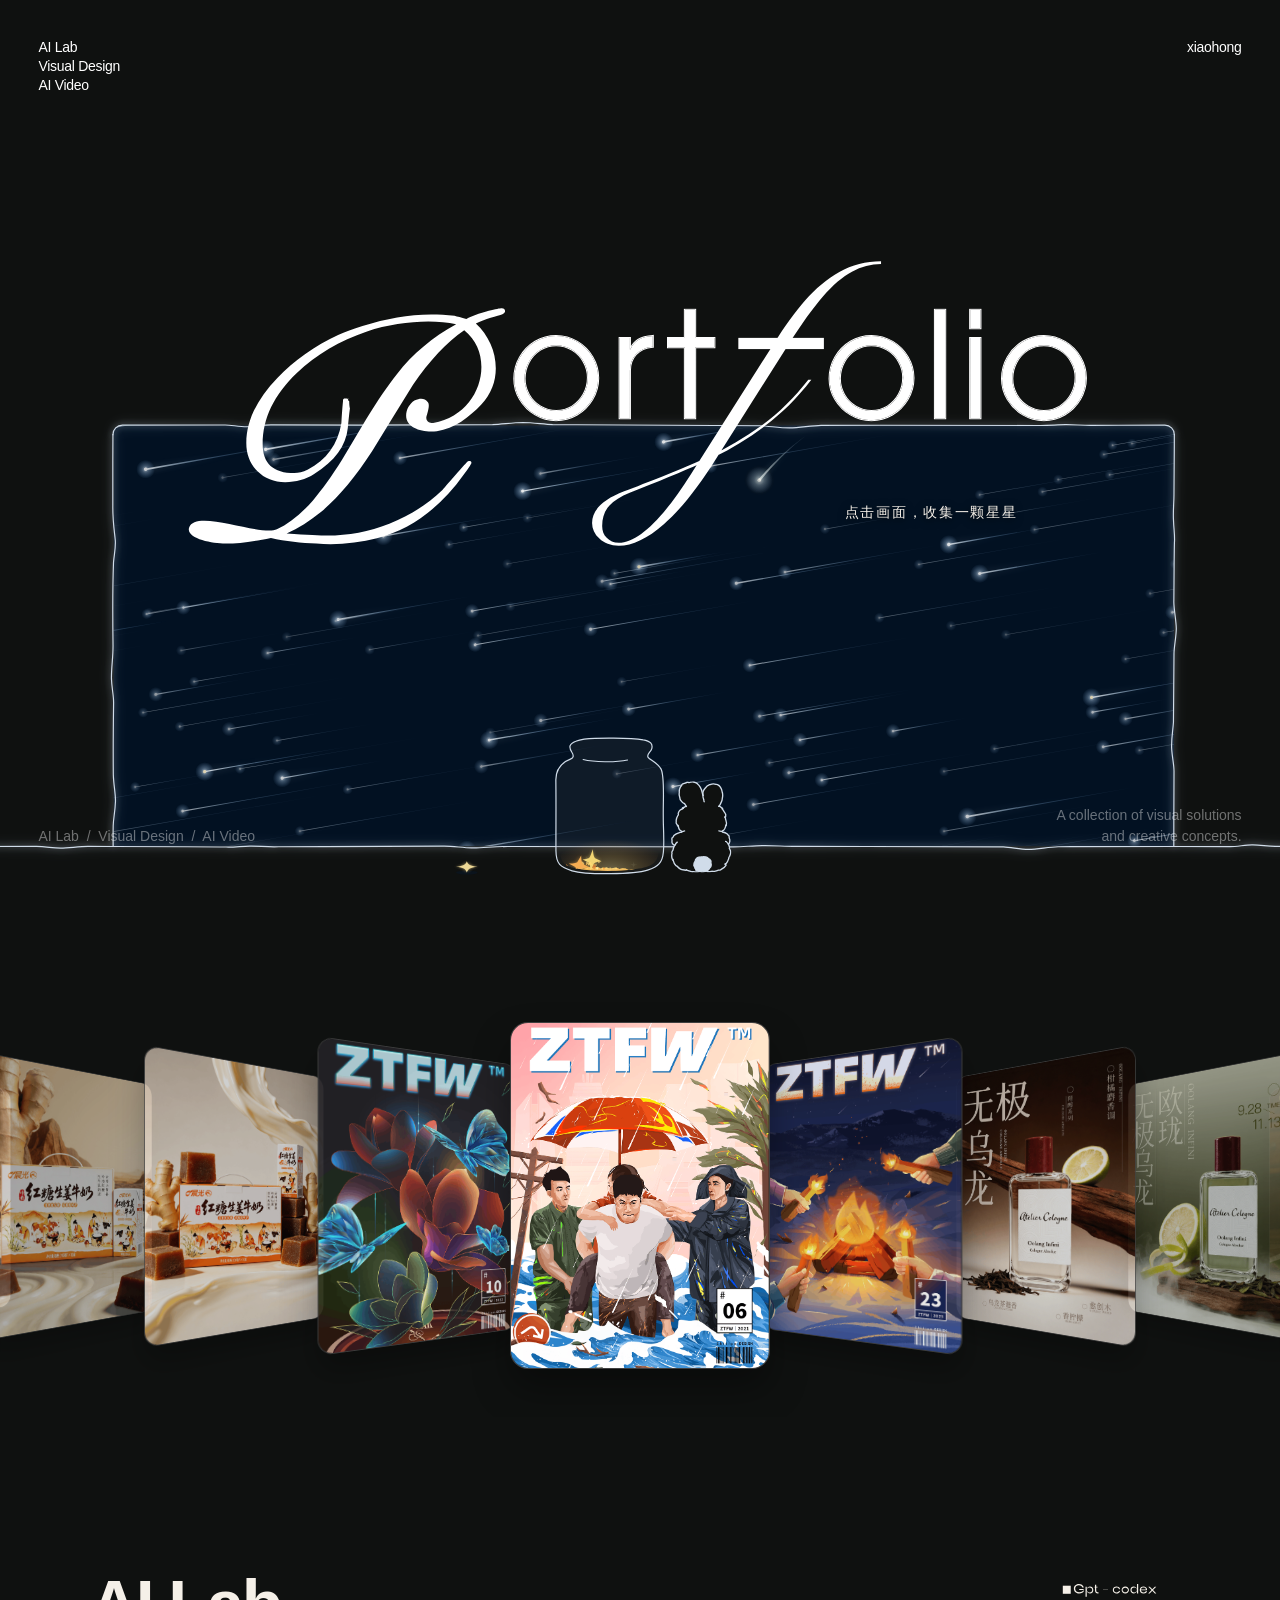
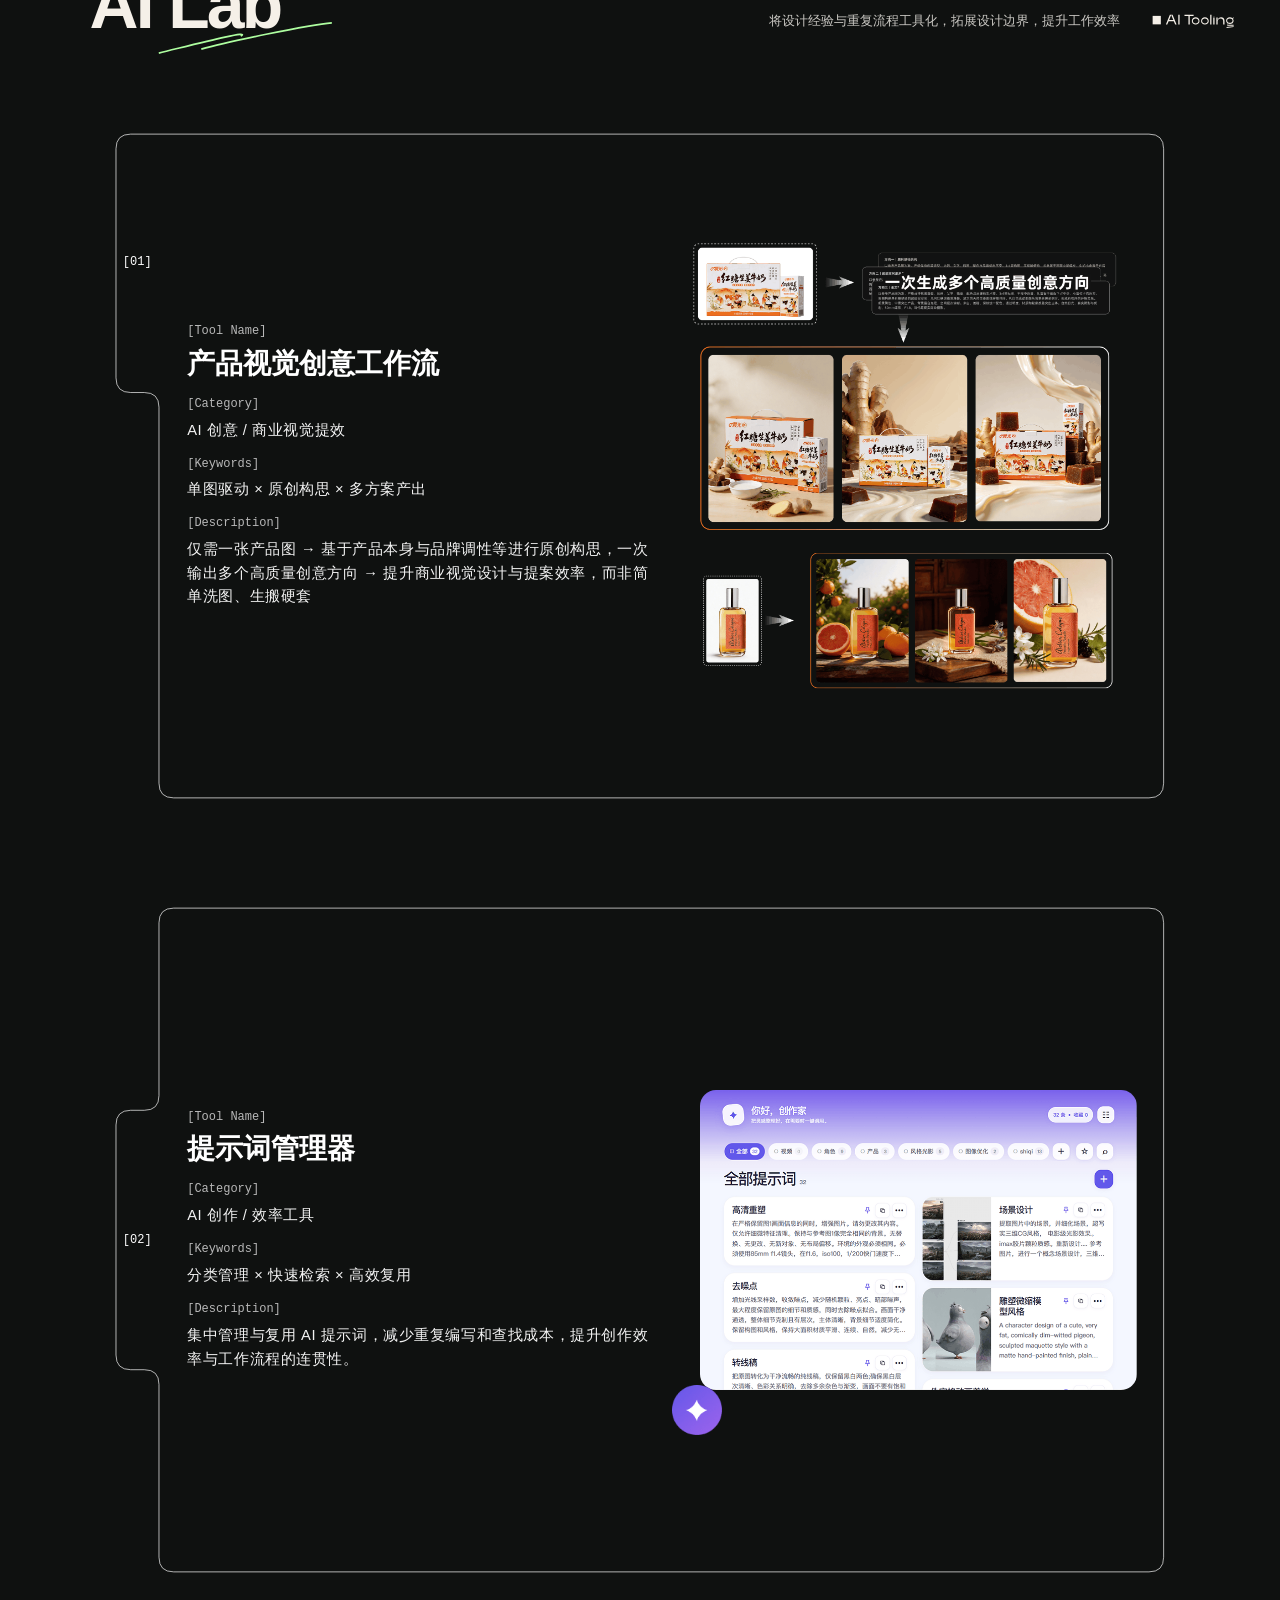
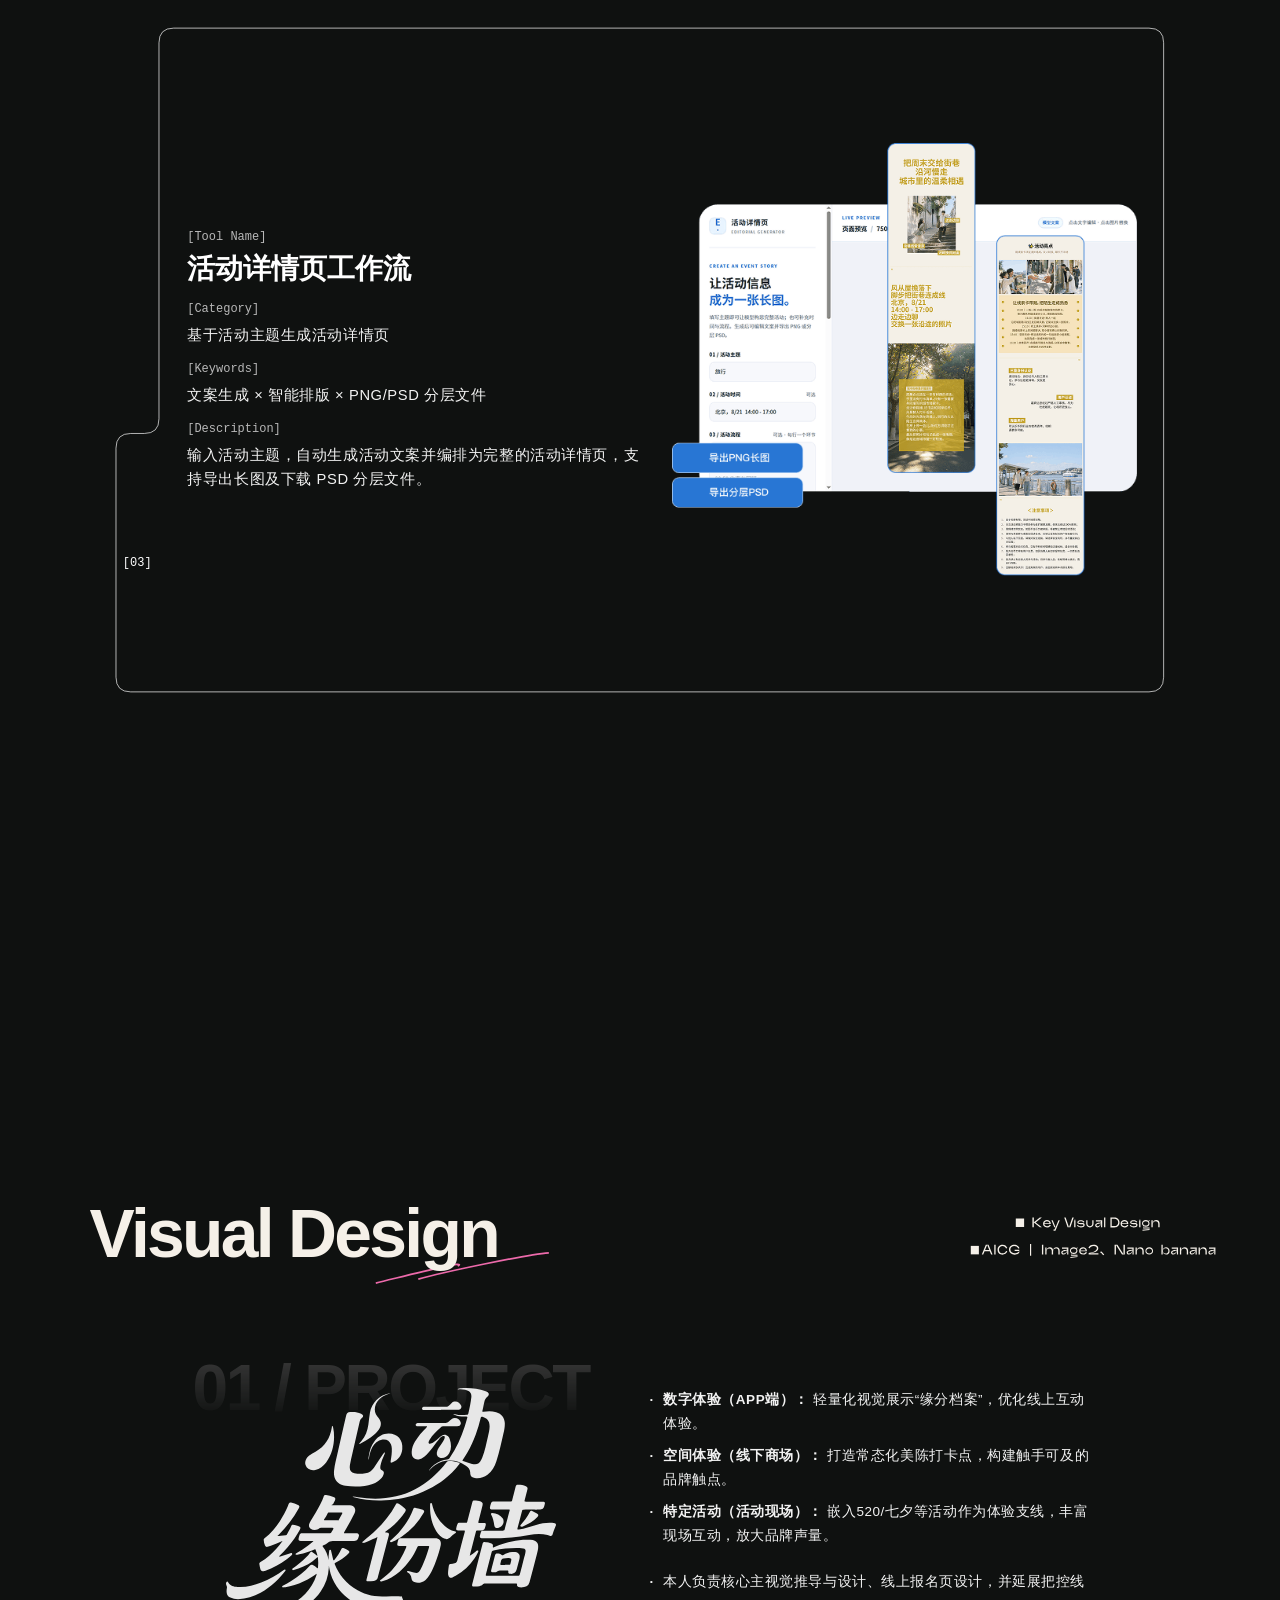
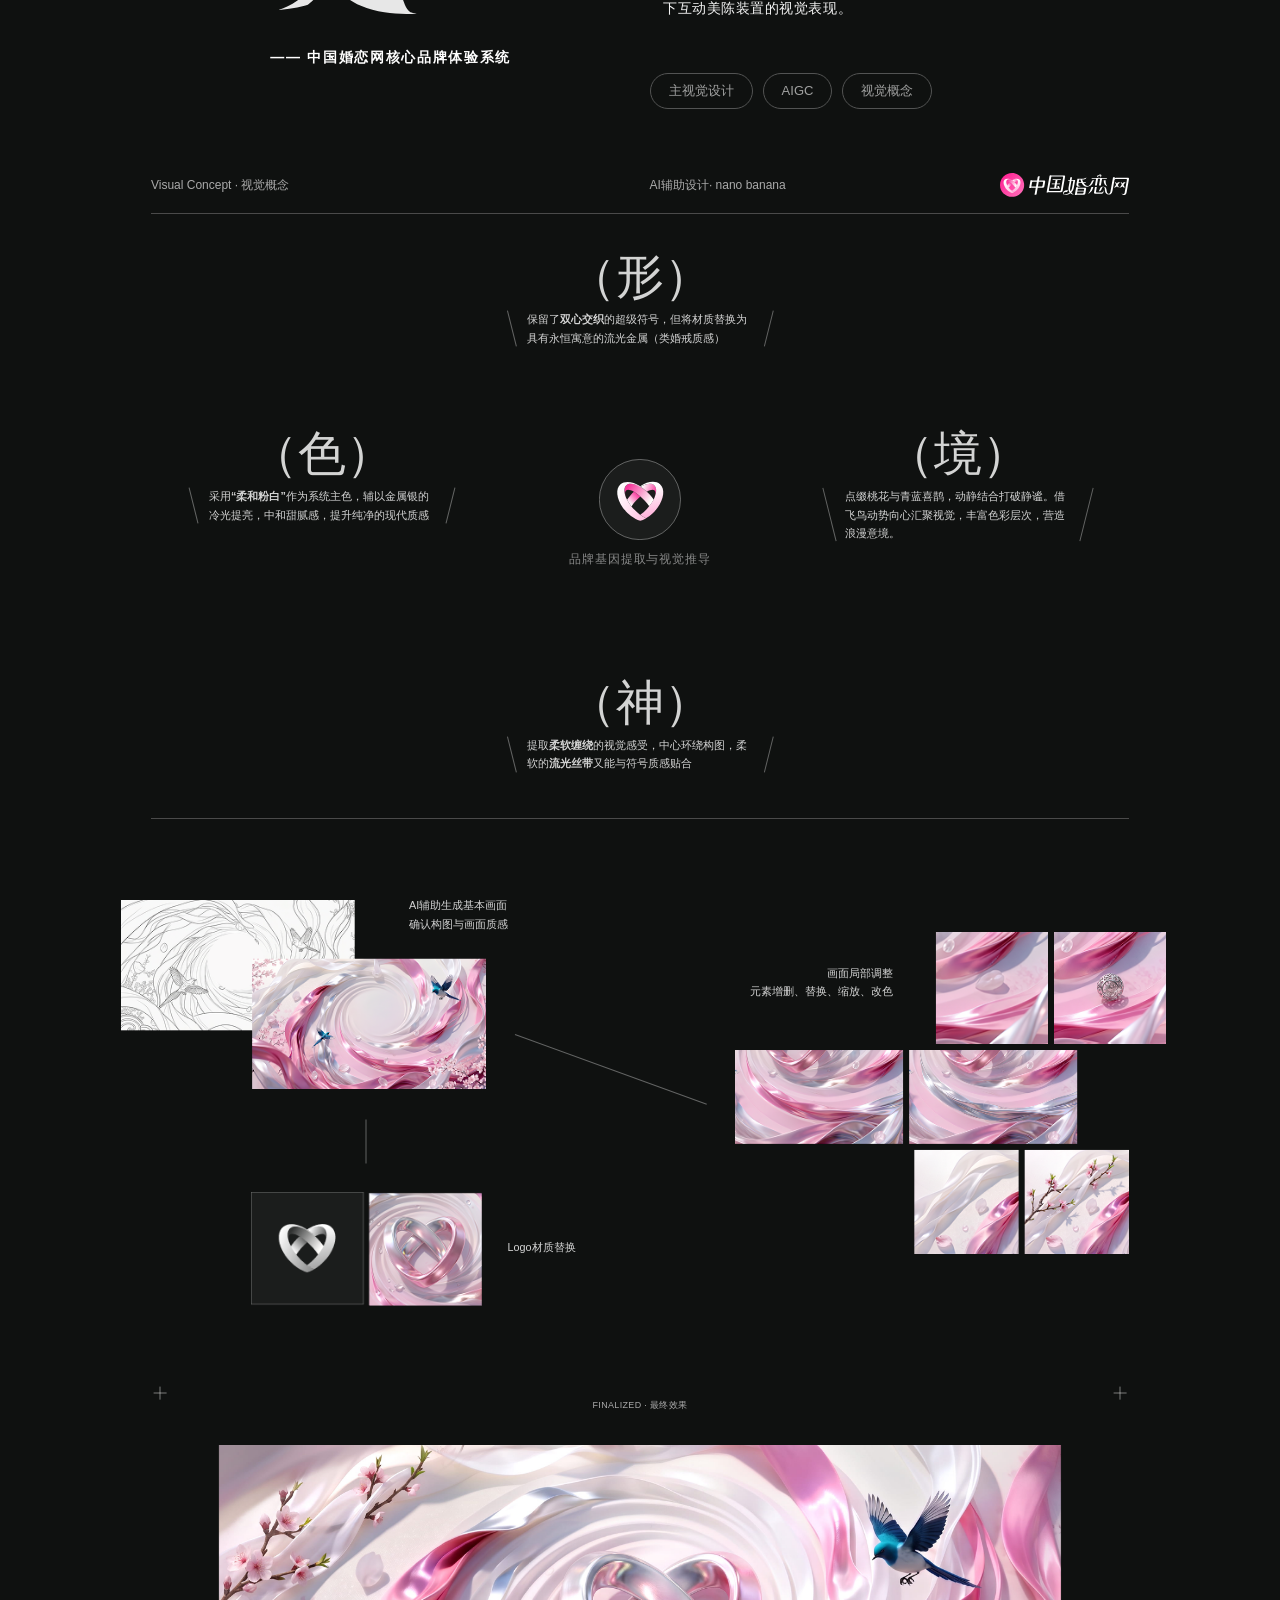
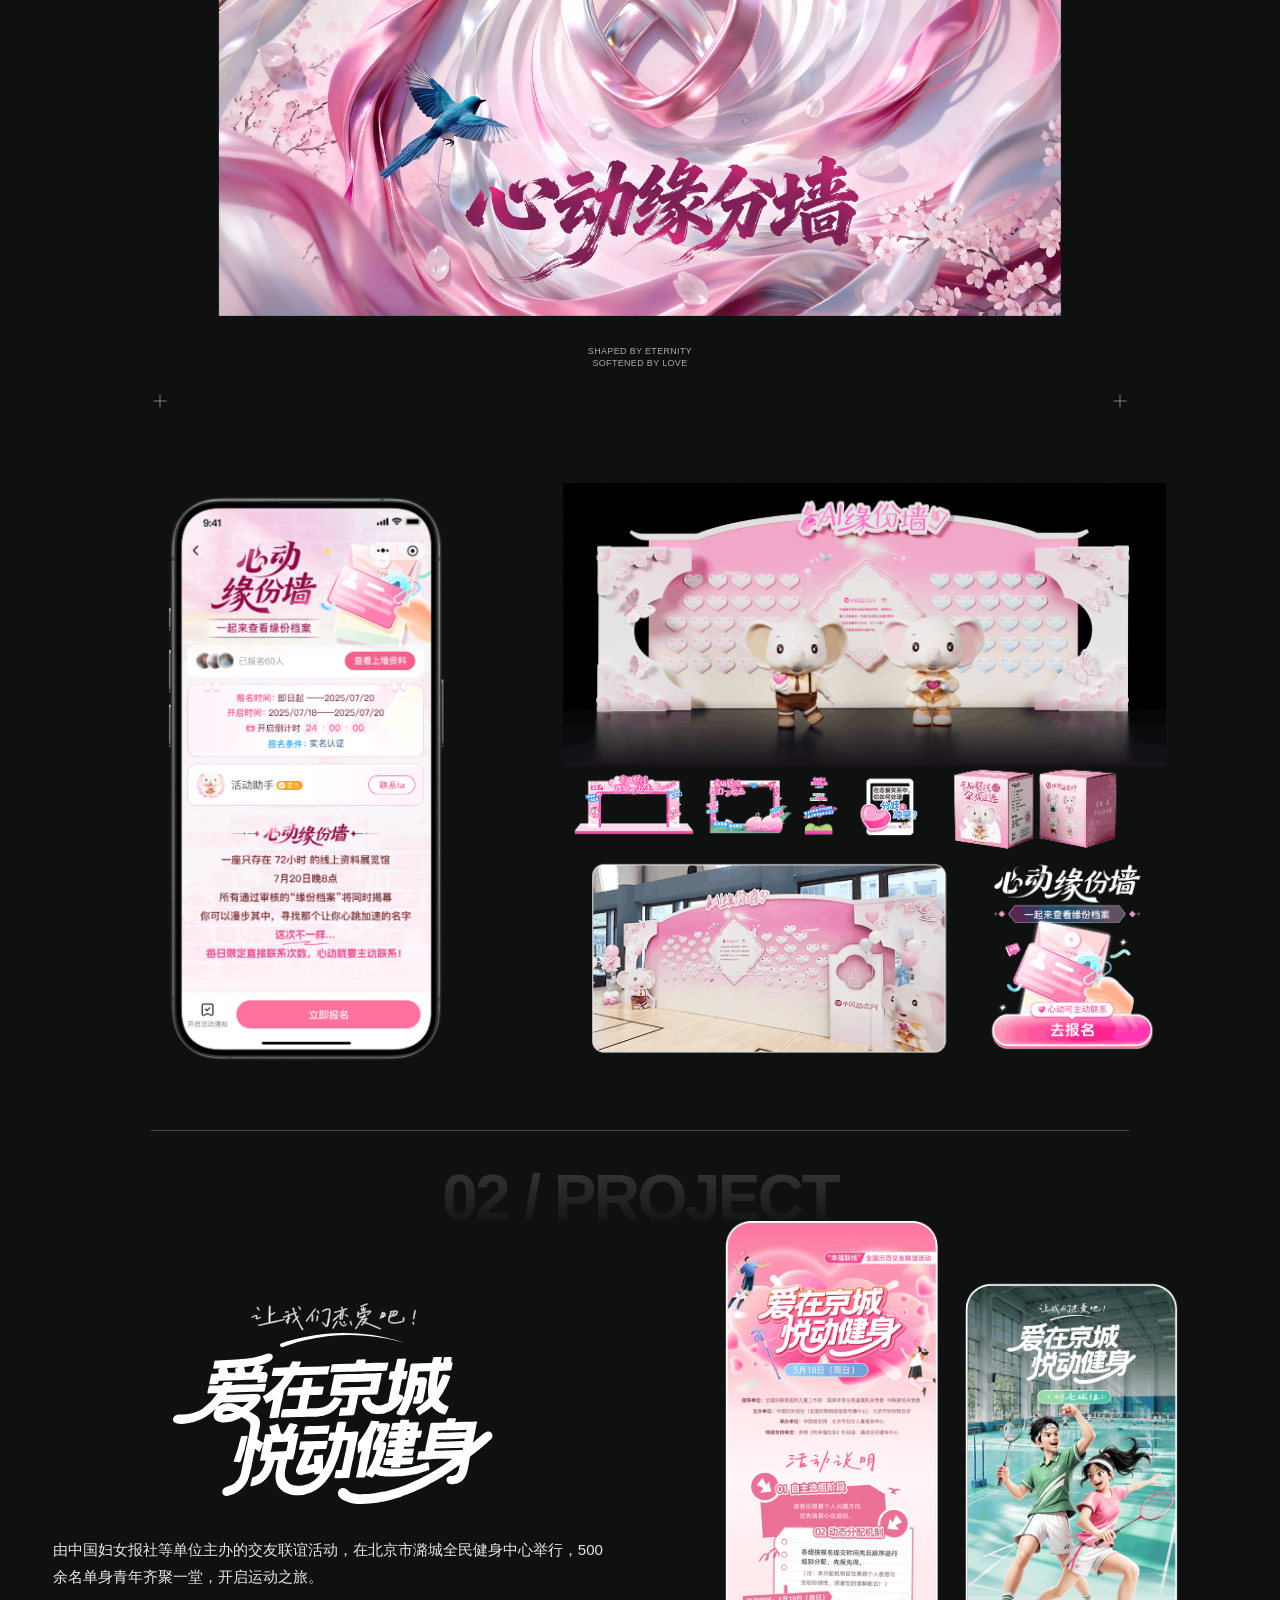
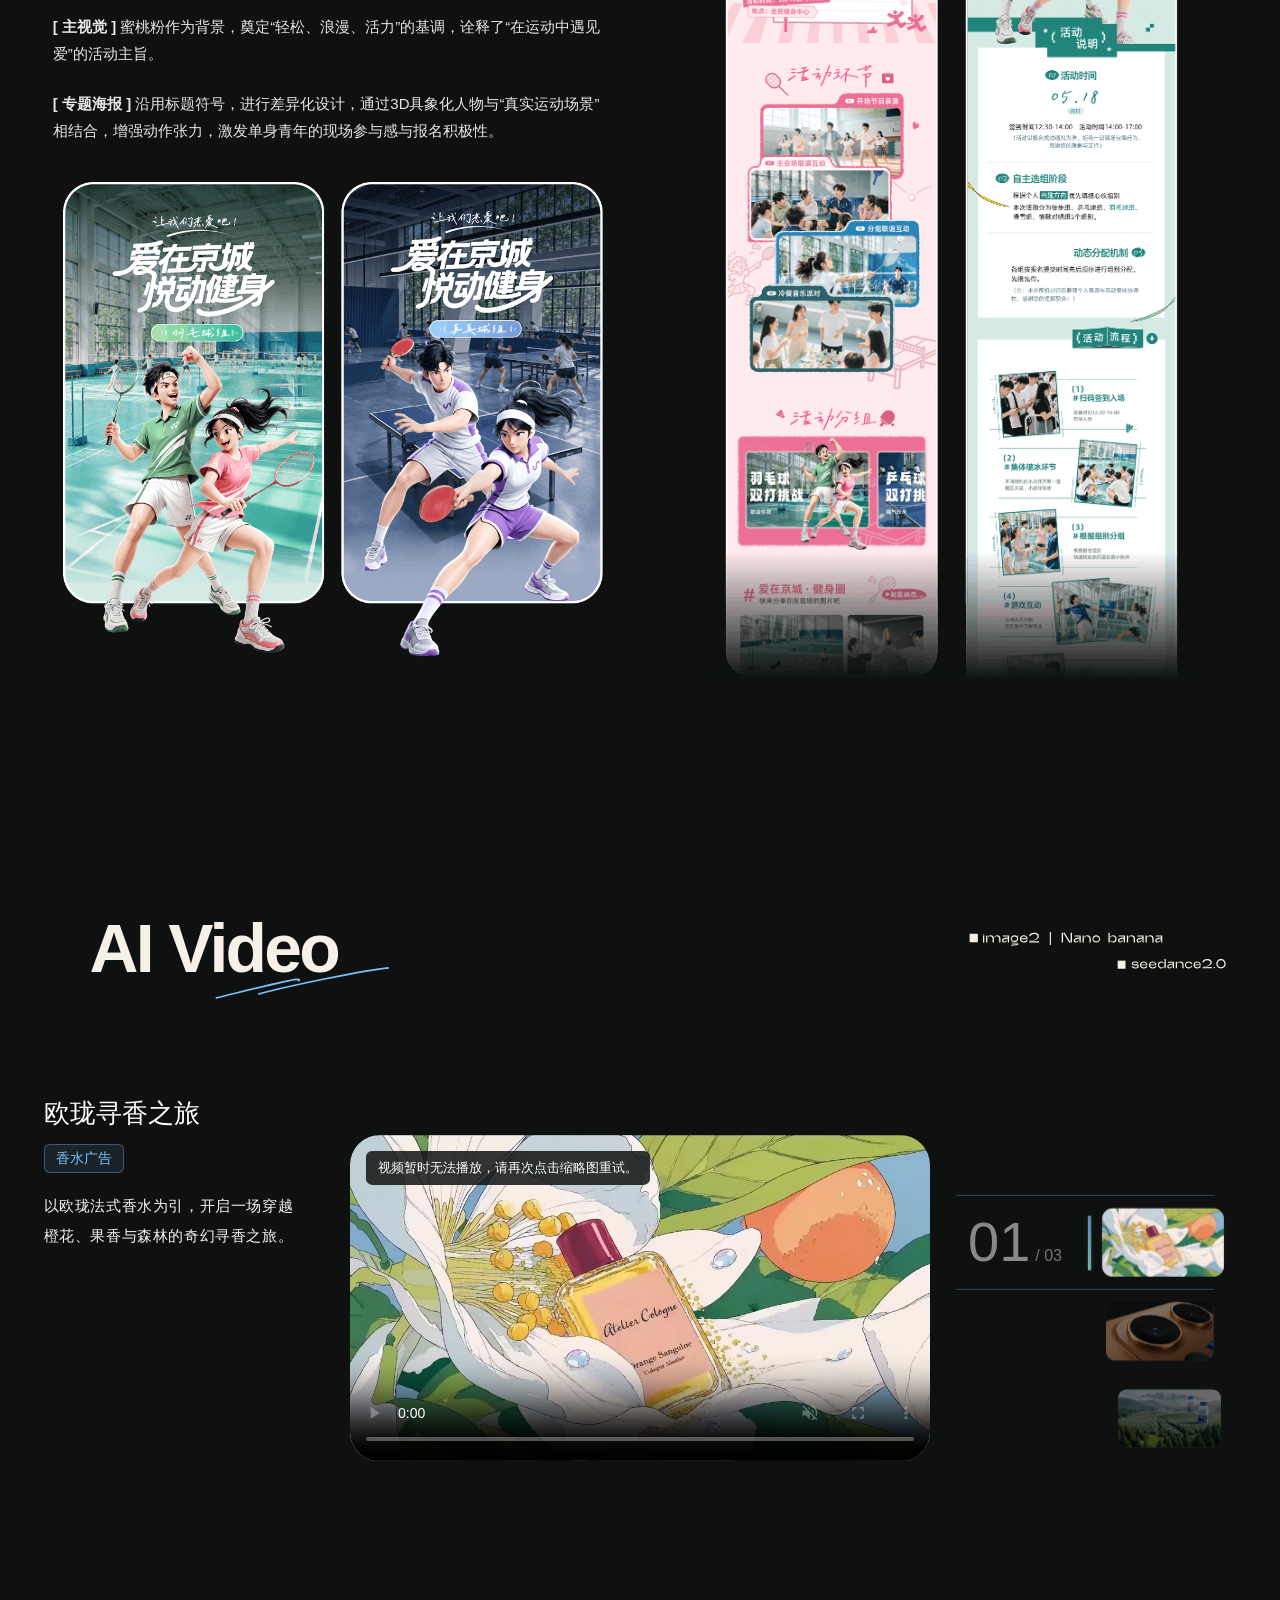
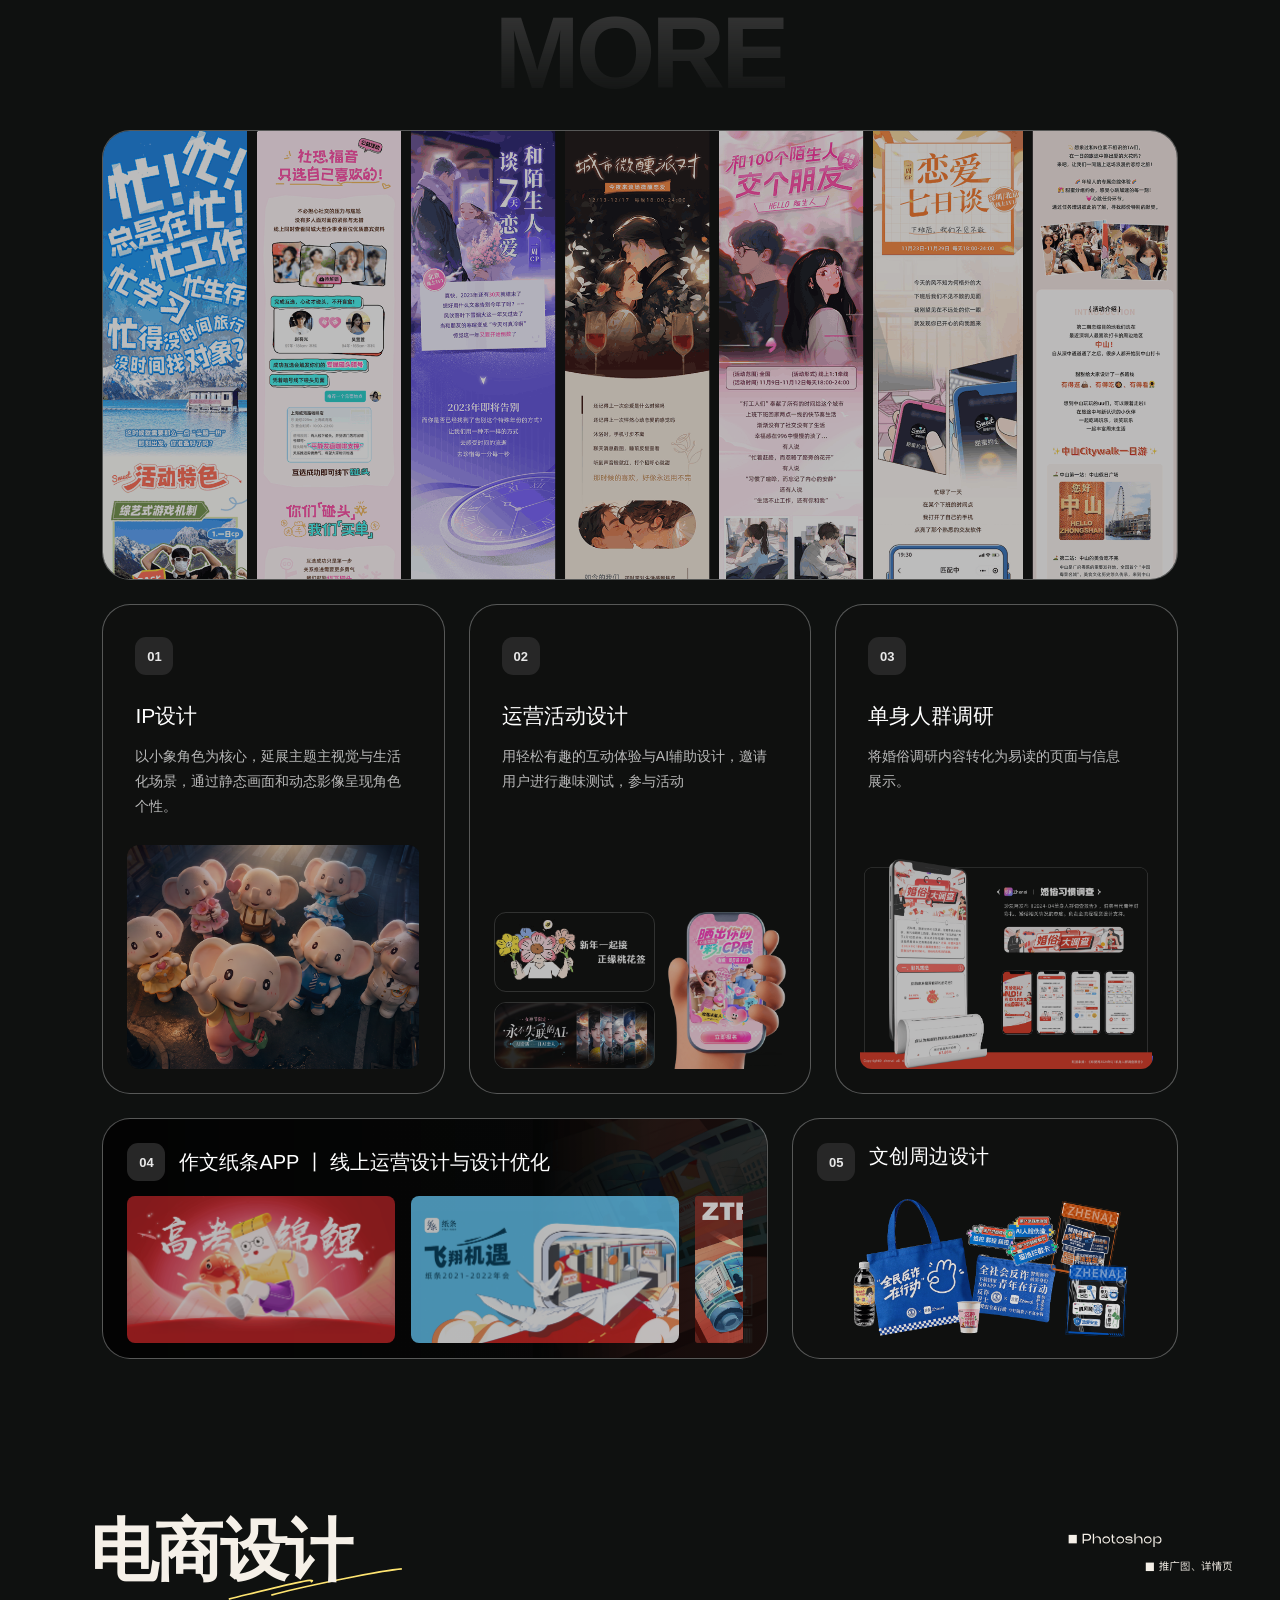
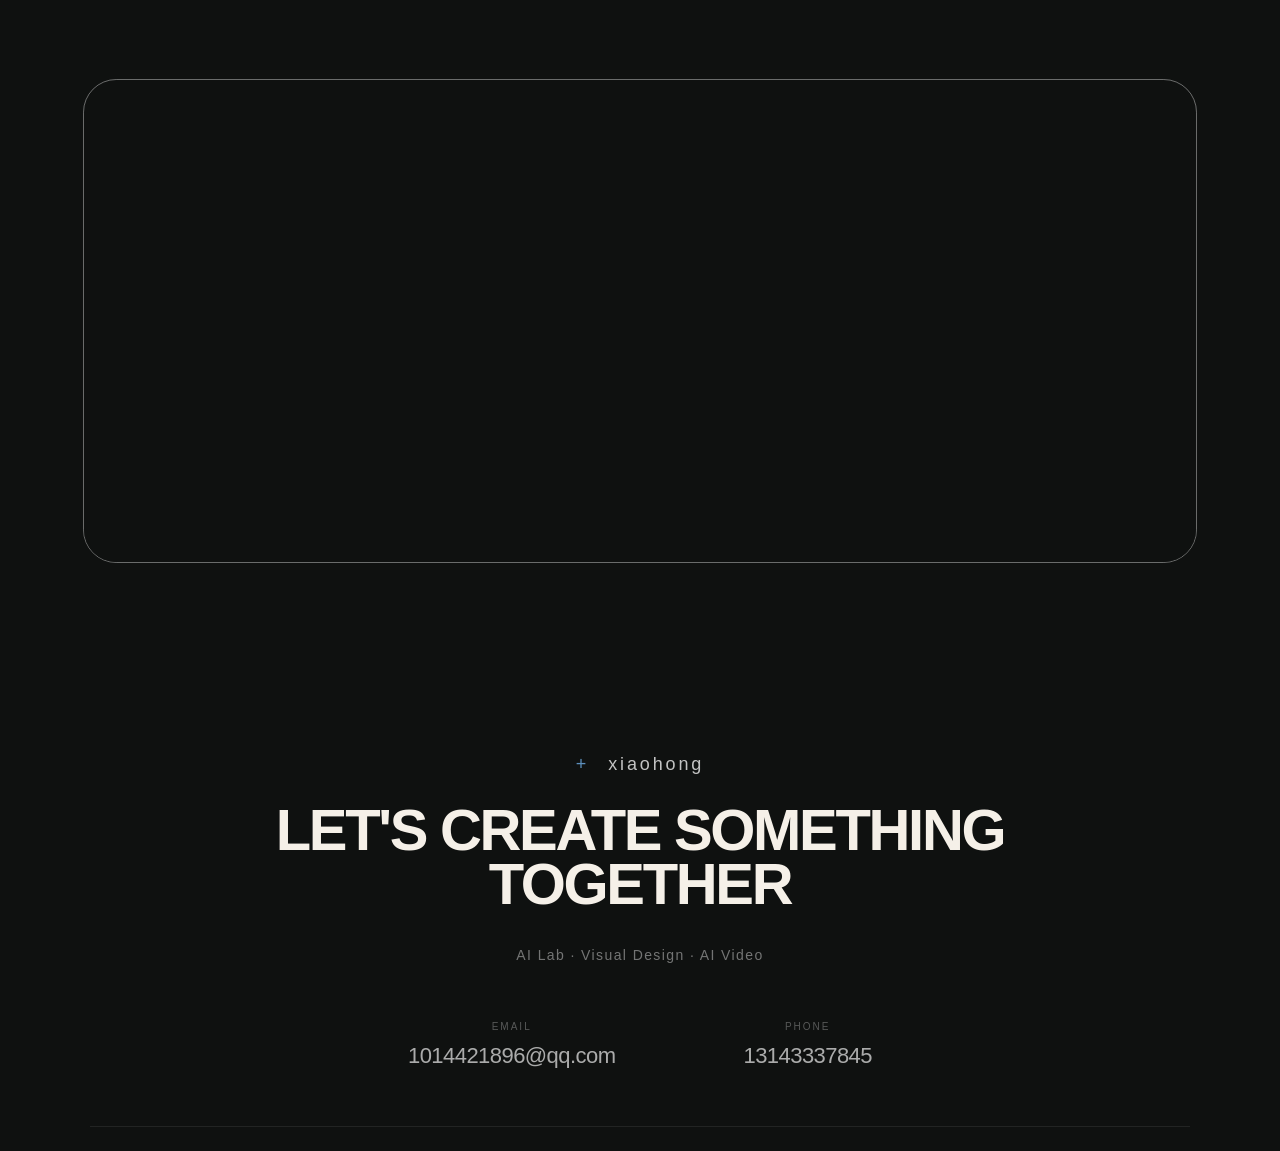
==== commit 5333d346: "Preview meteor interaction hero" ====
--- a/index.html
+++ b/index.html
@@ -39,6 +39,7 @@
       .hero { position: relative; height: 100svh; min-height: 480px; overflow: hidden; background: #0c0b0b; }
       .hero__background, .hero__header { position: absolute; inset: 0; }
       .hero__background { background: #0c0b0b url('./hero/hero1.jpg') center / cover no-repeat; }
+      .hero__scene { position: absolute; inset: 0; display: block; width: 100%; height: 100%; border: 0; pointer-events: none; }
       .hero__header { z-index: 1; pointer-events: none; }
       .hero__categories, .hero__brand { position: absolute; top: 3vw; font-size: 14px; }
       .hero__categories { left: 3vw; display: flex; flex-direction: column; pointer-events: auto; }
@@ -46,10 +47,12 @@
       .hero__brand { right: 3vw; }
       .hero__title { position: absolute; top: 45%; left: 50%; width: min(72vw, 1318px); margin: 0; transform: translate(-50%, -50%); }
       .hero__title img { display: block; width: 100%; height: auto; }
+      .hero__interaction-hint { position: absolute; top: 56%; left: 66%; z-index: 2; color: #f5f0e8; font-size: 14px; pointer-events: none; }
       .hero__footer { position: absolute; right: 3vw; bottom: 5vw; left: 3vw; z-index: 1; display: flex; justify-content: space-between; gap: 20px; }
       .hero__footer p { margin: 0; font-size: 14px; opacity: .4; }
       @media (max-width: 767px) {
         .hero { min-height: 560px; }
+        .hero__scene, .hero__interaction-hint { display: none; }
         .hero__categories, .hero__brand { top: 22px; }
         .hero__categories { left: 20px; }
         .hero__brand { right: 20px; }
@@ -95,6 +98,7 @@
     <main>
     <section class="hero" aria-label="作品集首页">
       <div class="hero__background" aria-hidden="true"></div>
+      <iframe class="hero__scene" data-src="./pic/hero/scene.html" title="流星窗景互动动画" loading="eager" tabindex="-1"></iframe>
       <header class="hero__header">
         <nav class="hero__categories" aria-label="作品分类">
           <a href="#ai-lab">AI Lab</a>
@@ -104,6 +108,7 @@
         <span class="hero__brand">xiaohong</span>
         <h1 class="hero__title"><img src="./hero.svg" alt="Portfolio" width="1318" height="450" fetchpriority="high" /></h1>
       </header>
+      <p class="hero__interaction-hint" aria-hidden="true">点击画面，收集一颗星星</p>
       <div class="hero__footer">
         <p class="hero__footer-categories">AI Lab&nbsp; / &nbsp;Visual Design&nbsp; / &nbsp;AI Video</p>
         <p class="hero__footer-description">A collection of visual solutions<br />and creative concepts.</p>
--- a/styles.css
+++ b/styles.css
@@ -97,6 +97,7 @@
   pointer-events: none;
   content: "";
 }
+.hero__scene { position: absolute; inset: 0; z-index: 0; display: block; width: 100%; height: 100%; border: 0; pointer-events: none; }
 .hero__header { position: absolute; inset: 0; z-index: 1; height: 100%; pointer-events: none; }
 .hero__categories, .hero__brand {
   position: absolute;
@@ -118,6 +119,7 @@
   transform: translate(-50%, -50%);
 }
 .hero__title img { display: block; width: 100%; height: auto; }
+.hero__interaction-hint { position: absolute; top: 56%; left: 66%; z-index: 2; margin: 0; color: #f5f0e8; font-size: 14px; letter-spacing: .12em; text-shadow: 0 2px 8px rgb(0 0 0 / 70%); pointer-events: none; }
 .hero__footer {
   position: absolute;
   right: clamp(24px, 3vw, 48px);
@@ -134,6 +136,7 @@
 .hero__footer-description { text-align: right; }
 @media (max-width: 767px) {
   .hero { height: 100svh; min-height: 560px; }
+  .hero__scene, .hero__interaction-hint { display: none; }
   .hero__categories, .hero__brand { top: 22px; font-size: 14px; }
   .hero__categories { left: 20px; }
   .hero__brand { right: 20px; }
--- a/styles.css
+++ b/styles.css
@@ -97,6 +97,7 @@
   pointer-events: none;
   content: "";
 }
+.hero__scene { position: absolute; inset: 0; z-index: 0; display: block; width: 100%; height: 100%; border: 0; pointer-events: none; }
 .hero__header { position: absolute; inset: 0; z-index: 1; height: 100%; pointer-events: none; }
 .hero__categories, .hero__brand {
   position: absolute;
@@ -118,6 +119,7 @@
   transform: translate(-50%, -50%);
 }
 .hero__title img { display: block; width: 100%; height: auto; }
+.hero__interaction-hint { position: absolute; top: 56%; left: 66%; z-index: 2; margin: 0; color: #f5f0e8; font-size: 14px; letter-spacing: .12em; text-shadow: 0 2px 8px rgb(0 0 0 / 70%); pointer-events: none; }
 .hero__footer {
   position: absolute;
   right: clamp(24px, 3vw, 48px);
@@ -134,6 +136,7 @@
 .hero__footer-description { text-align: right; }
 @media (max-width: 767px) {
   .hero { height: 100svh; min-height: 560px; }
+  .hero__scene, .hero__interaction-hint { display: none; }
   .hero__categories, .hero__brand { top: 22px; font-size: 14px; }
   .hero__categories { left: 20px; }
   .hero__brand { right: 20px; }
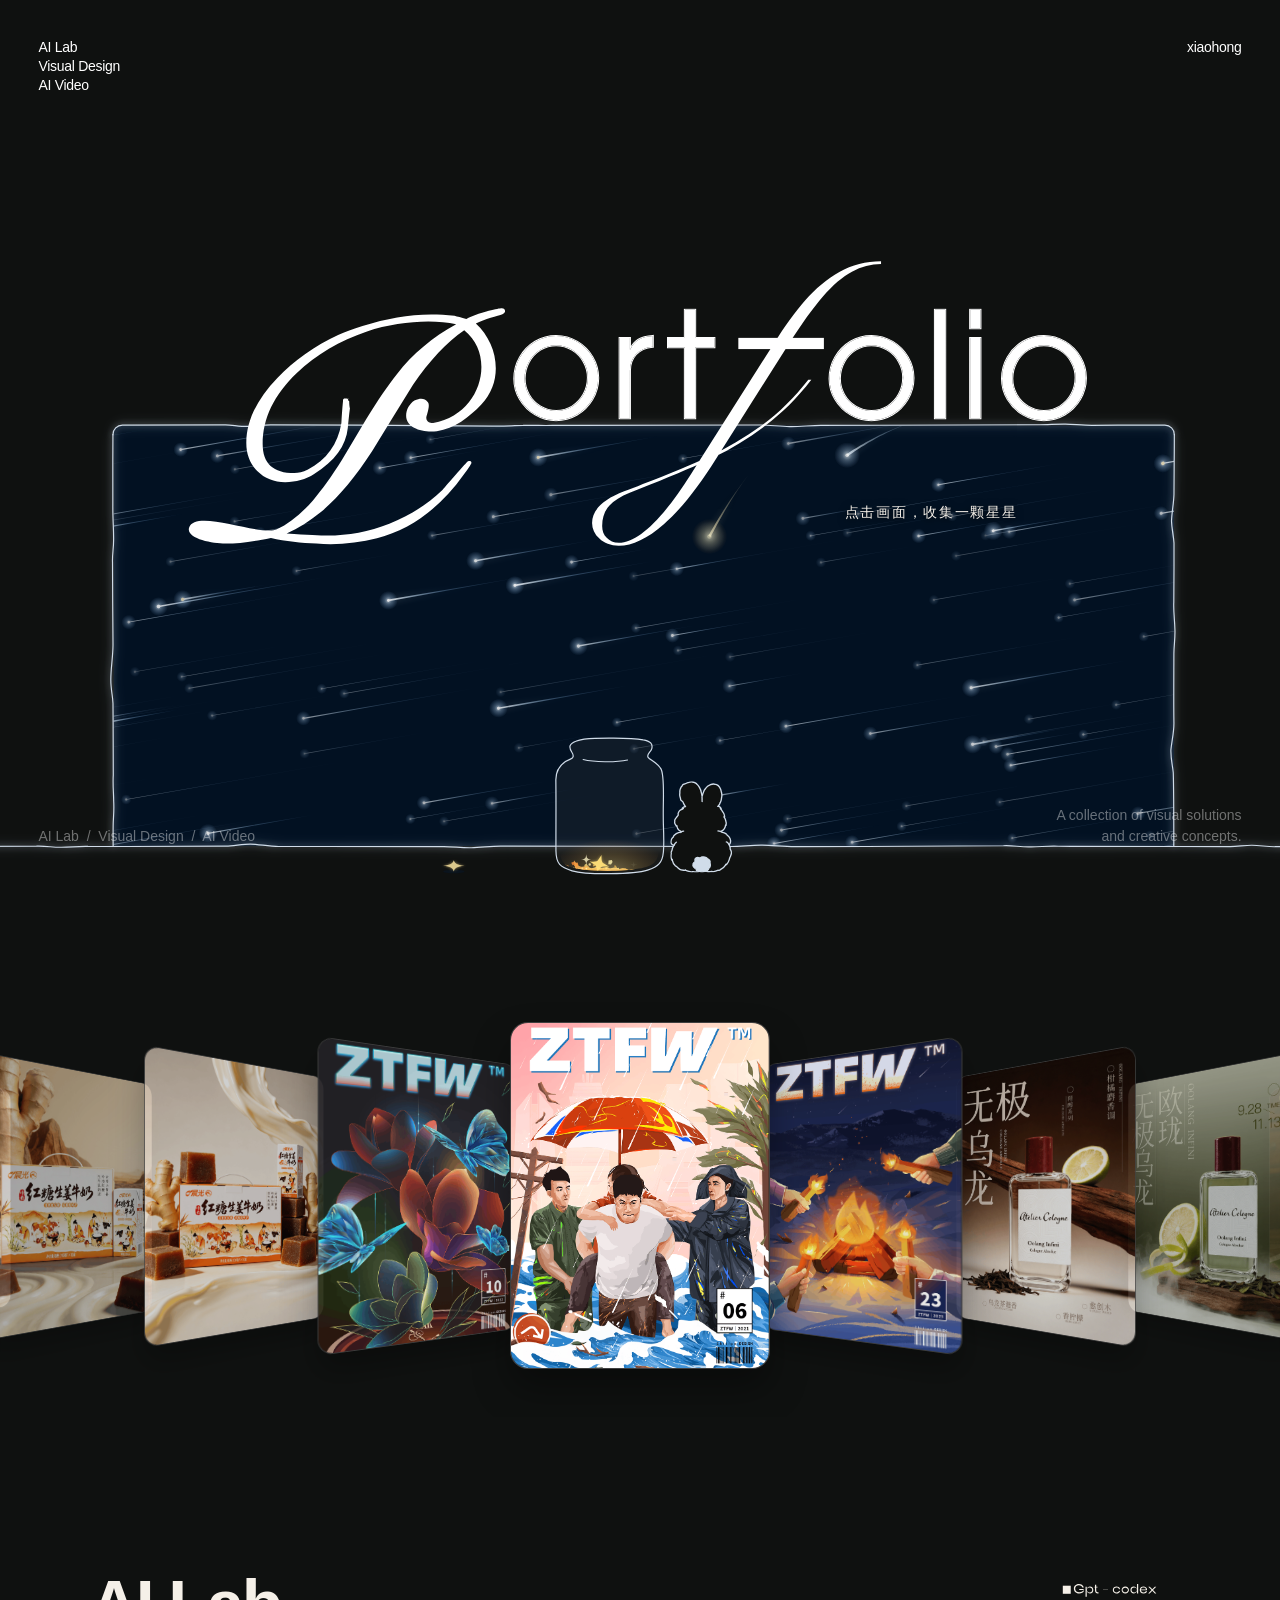
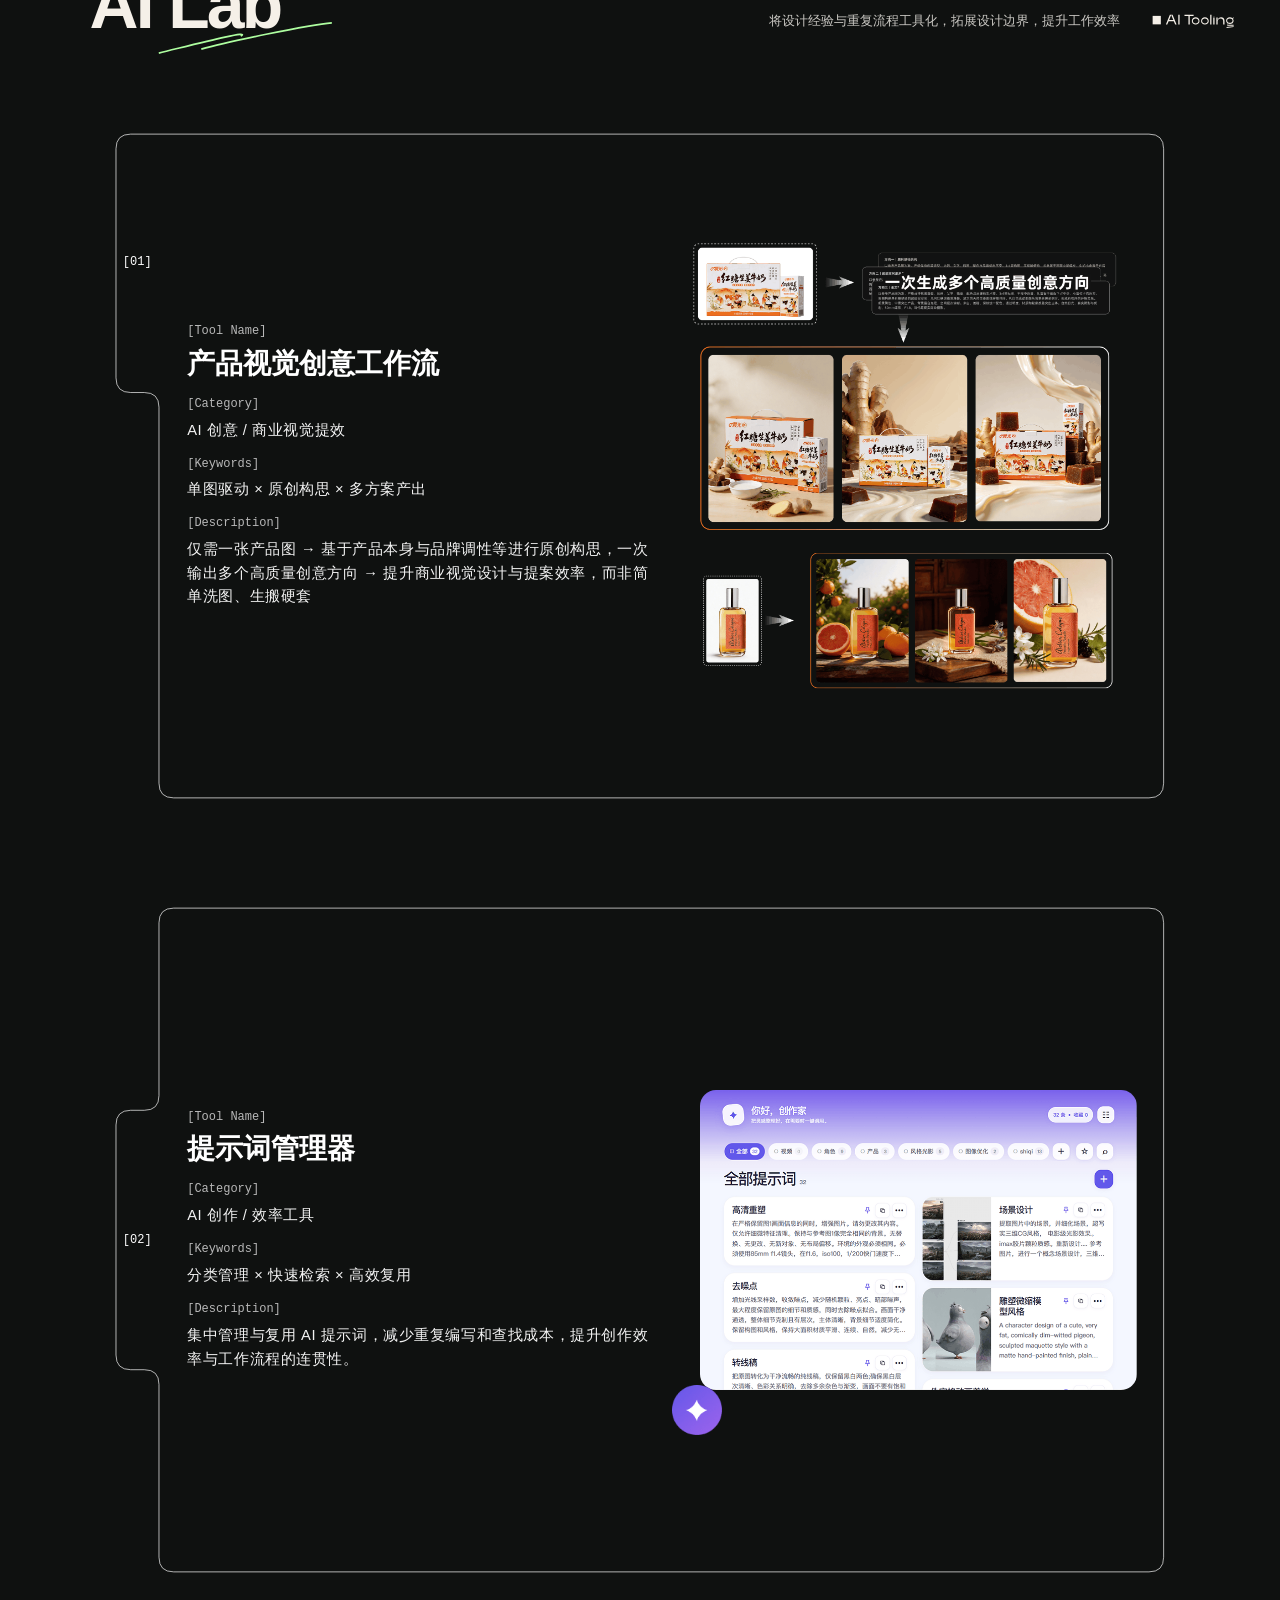
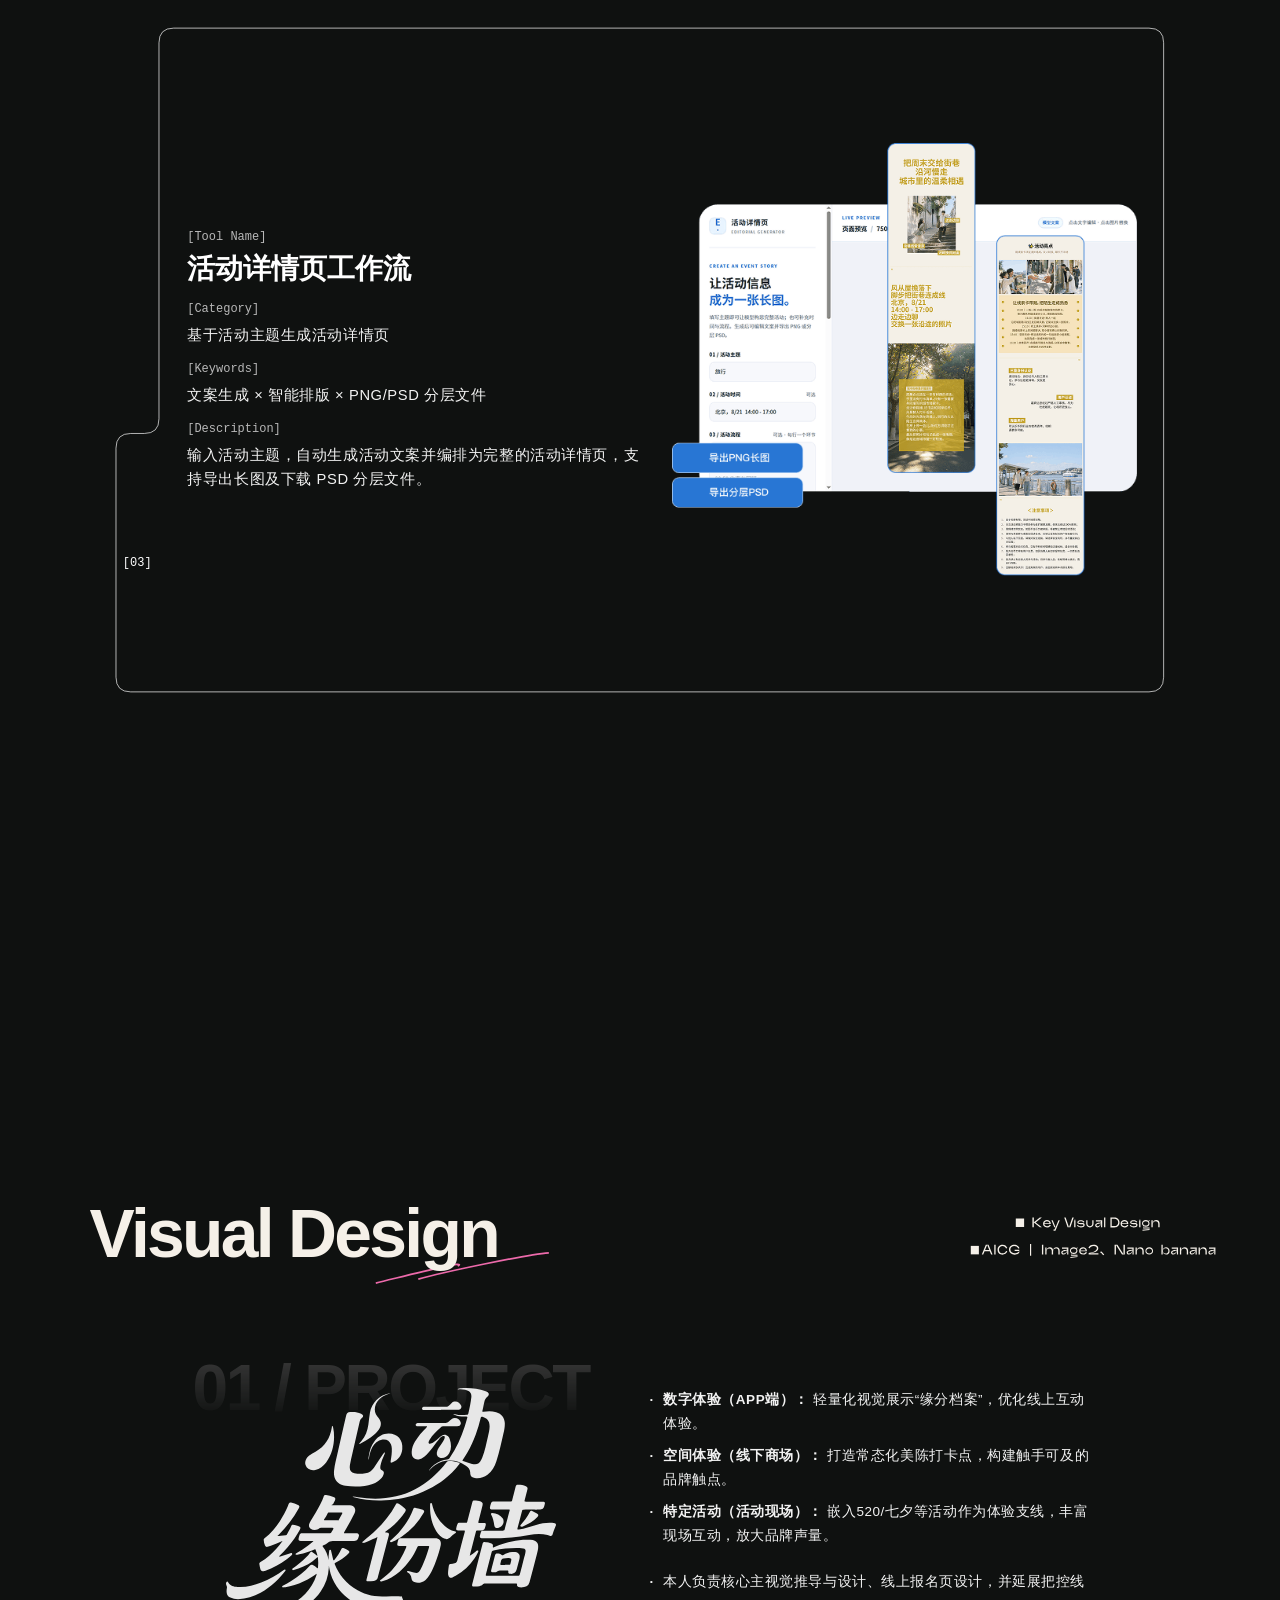
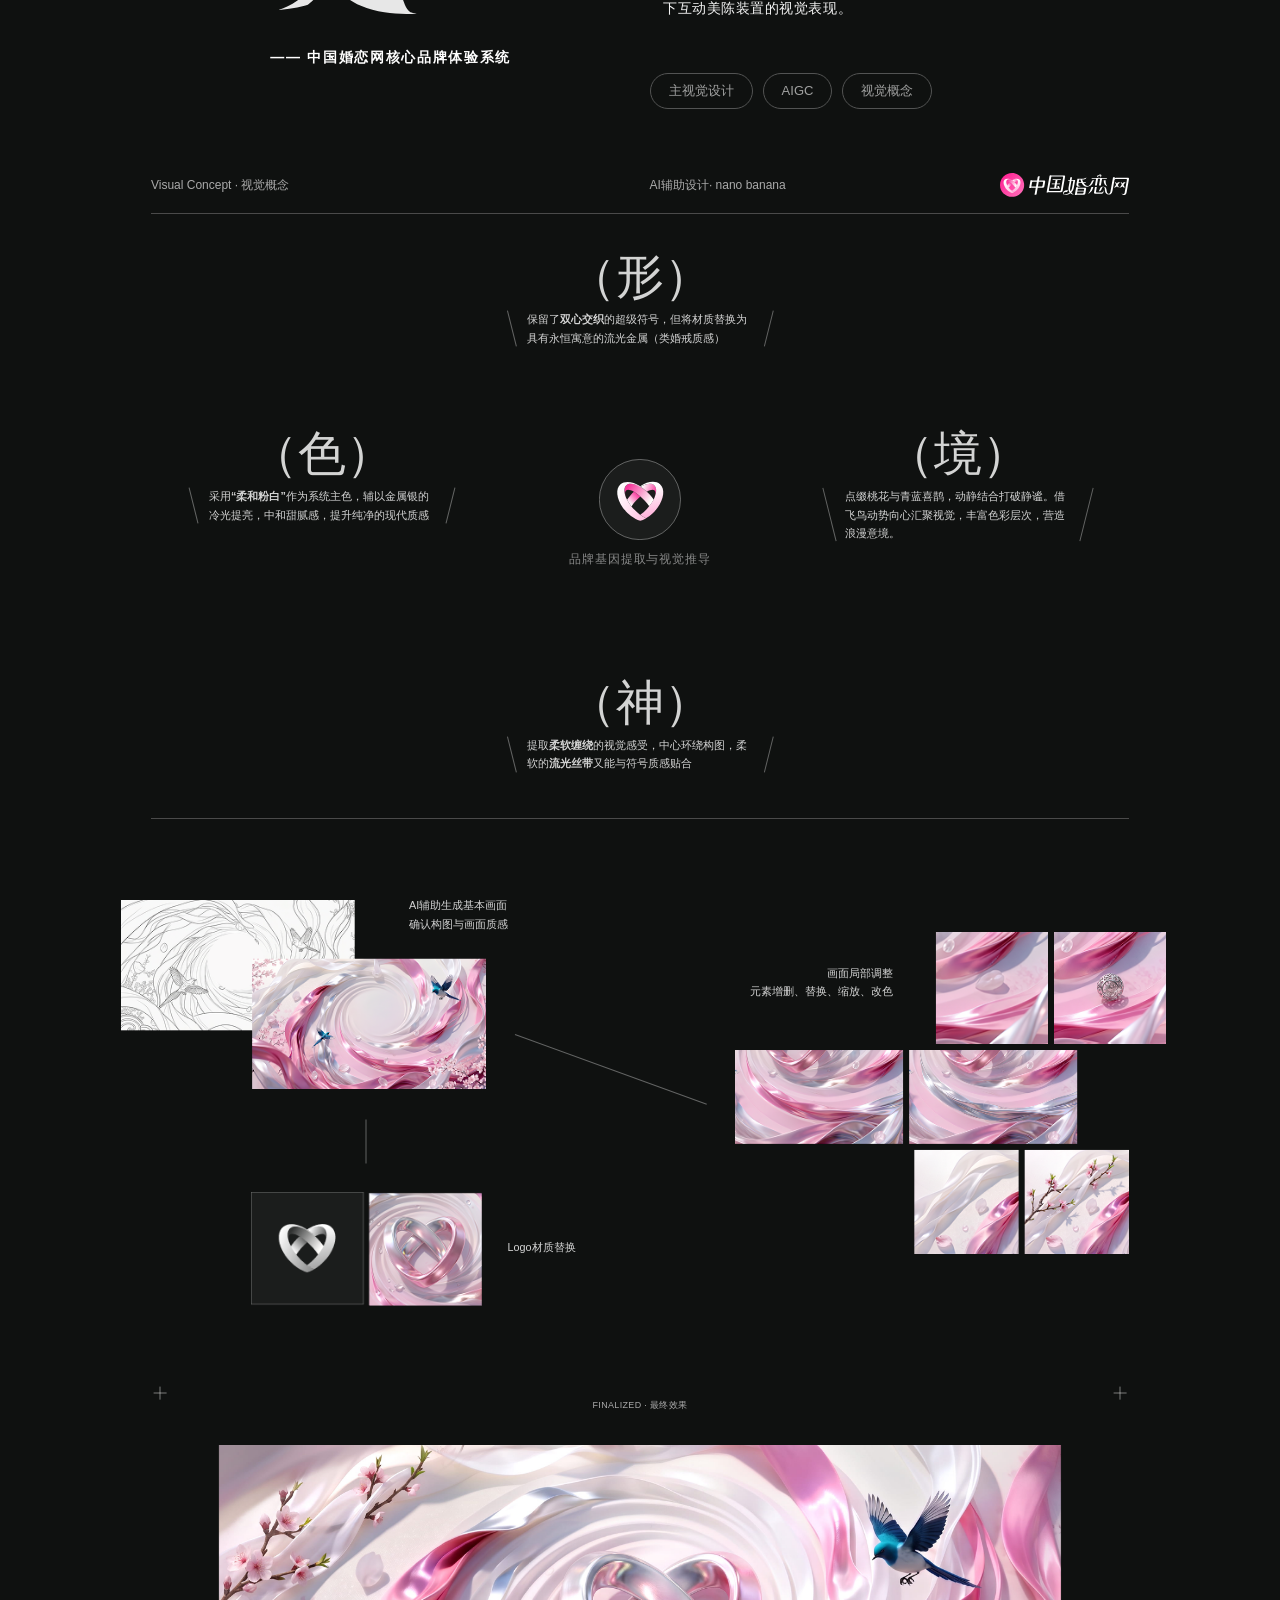
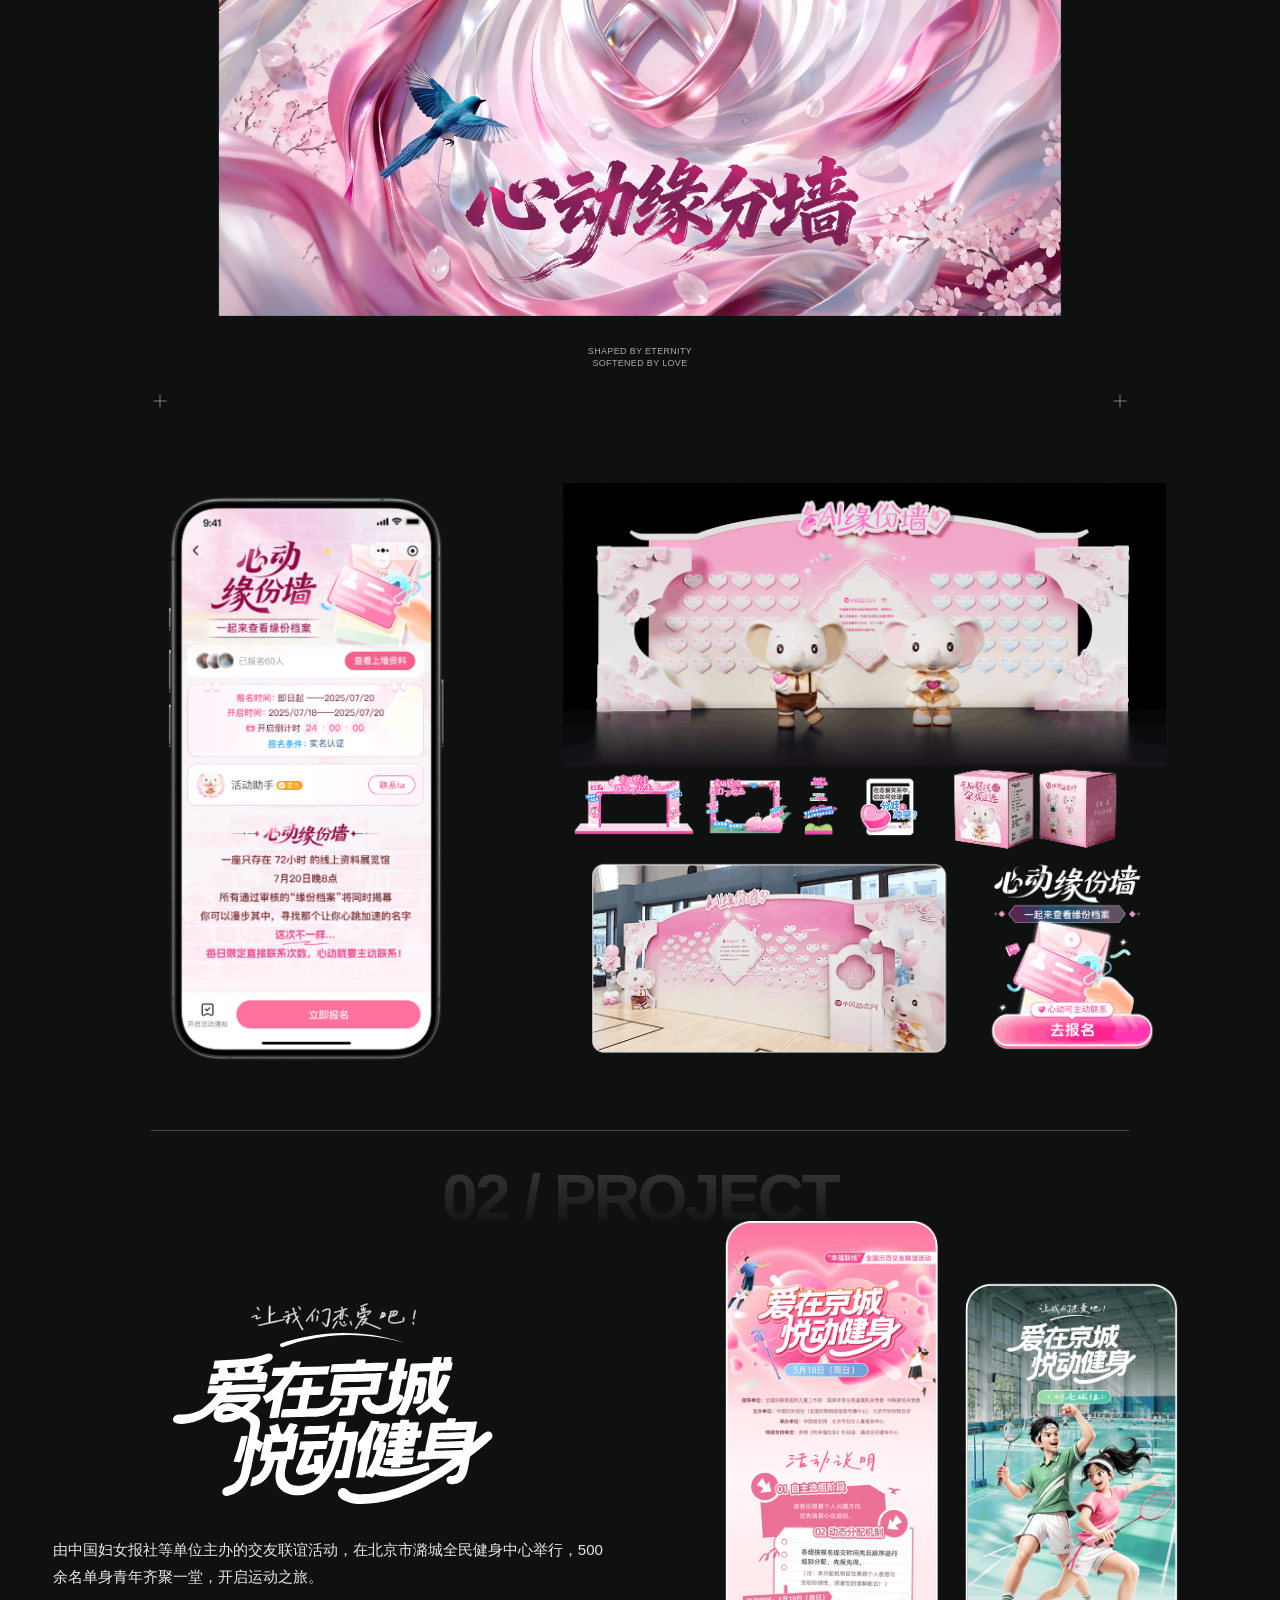
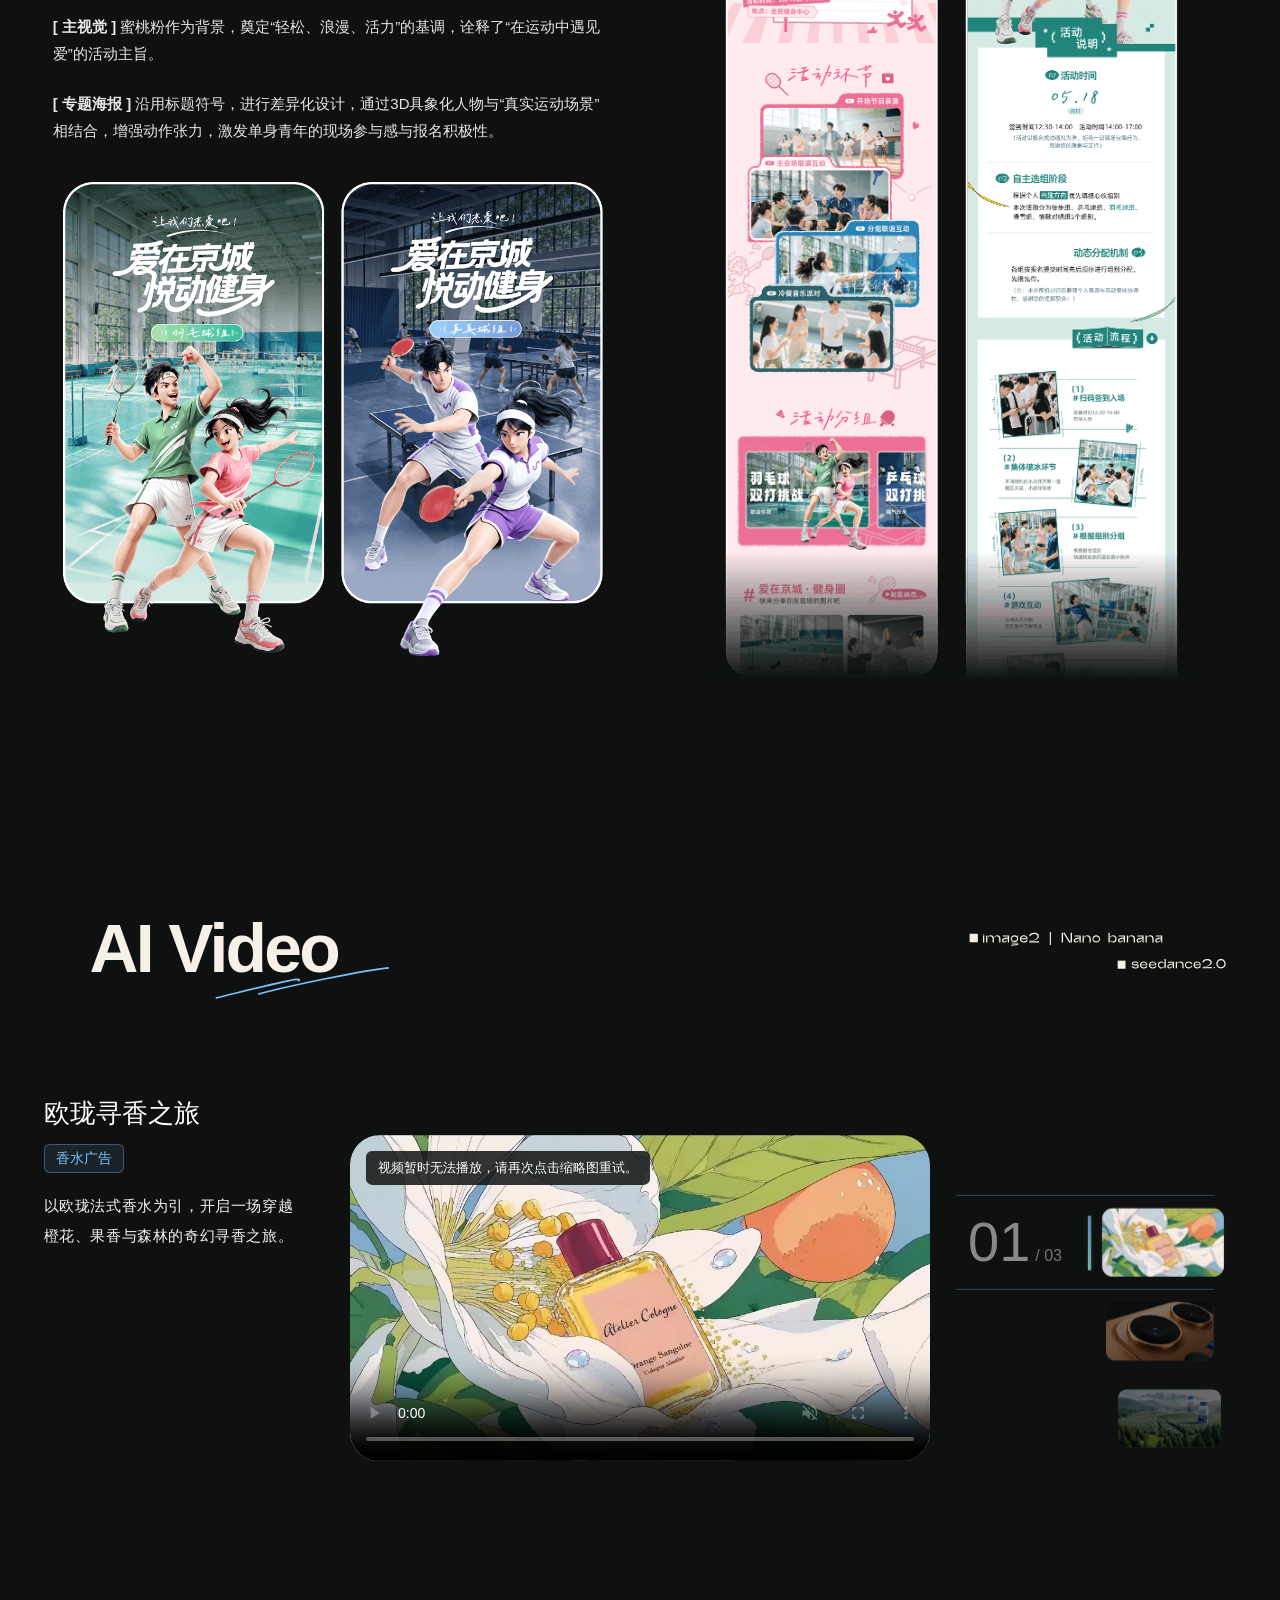
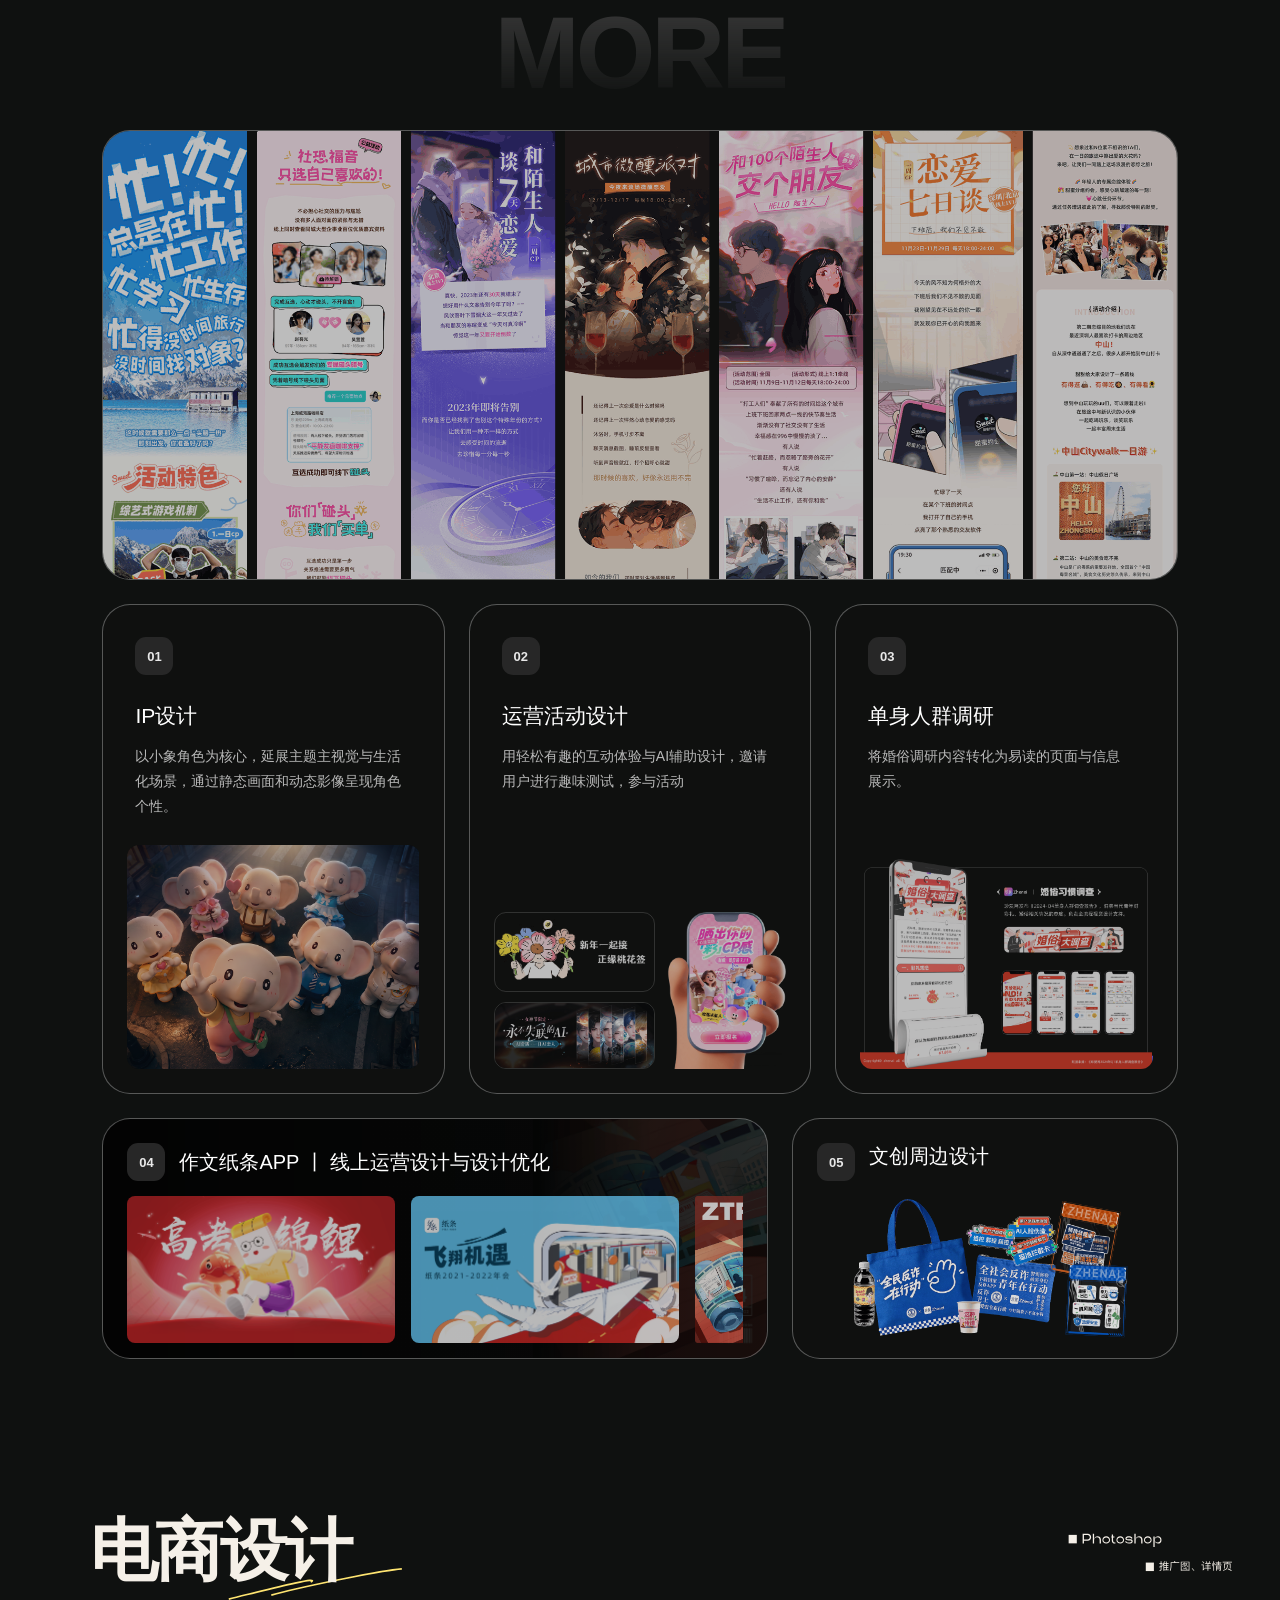
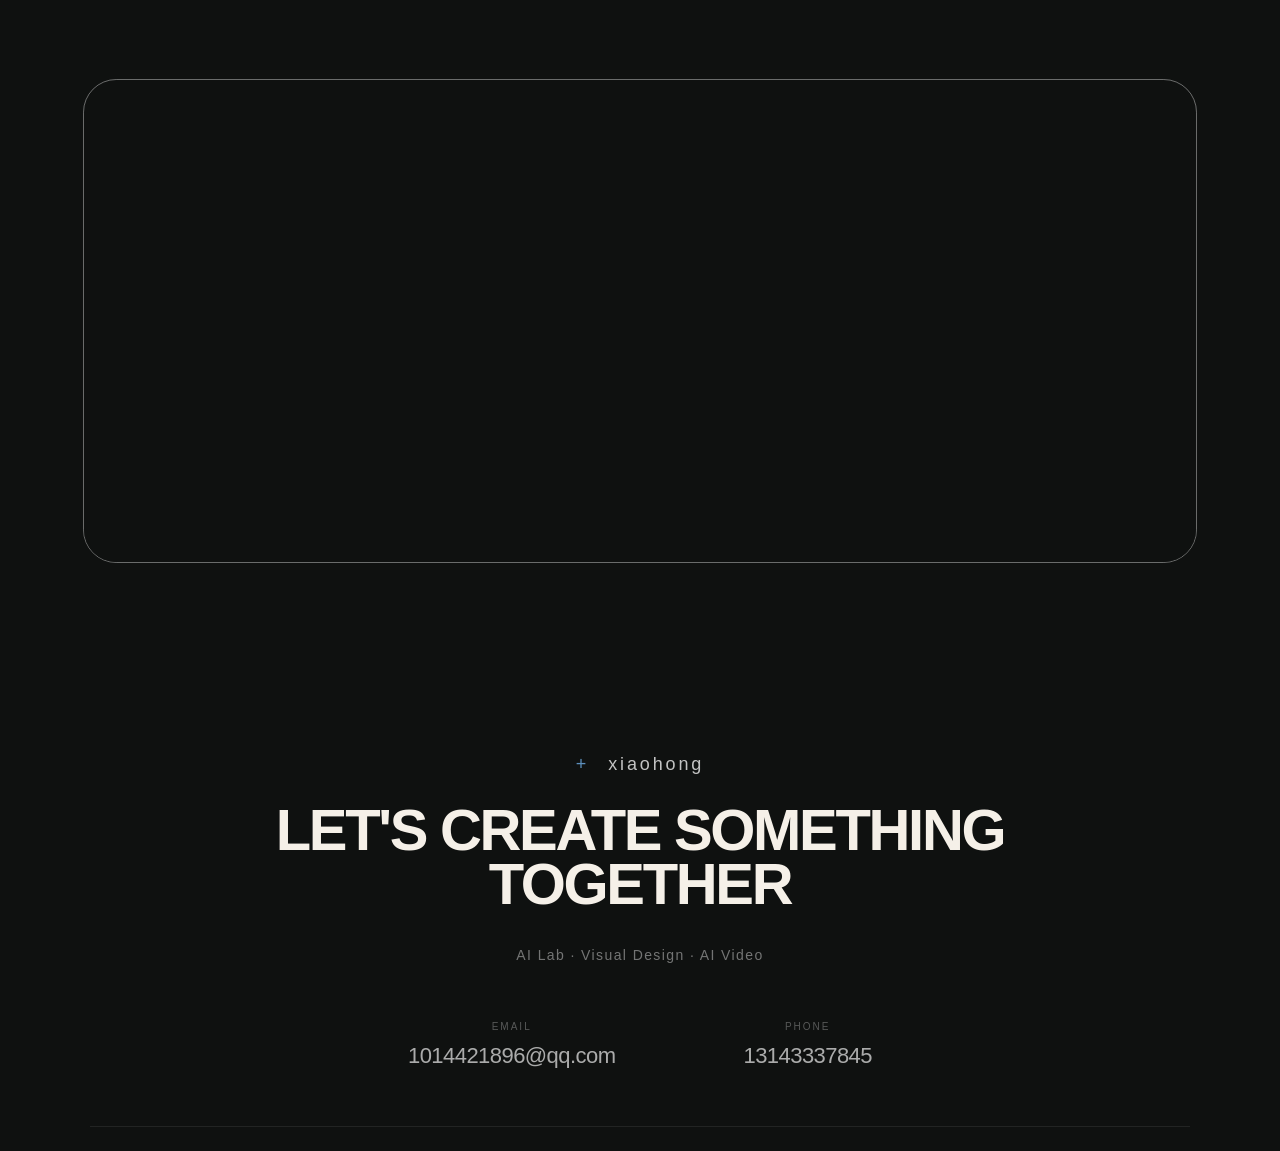
==== commit 9be6e0da: "Fix meteor hero preview stacking" ====
--- a/index.html
+++ b/index.html
@@ -38,17 +38,17 @@
       body { min-width: 320px; font-family: Arial, Helvetica, sans-serif; }
       .hero { position: relative; height: 100svh; min-height: 480px; overflow: hidden; background: #0c0b0b; }
       .hero__background, .hero__header { position: absolute; inset: 0; }
-      .hero__background { background: #0c0b0b url('./hero/hero1.jpg') center / cover no-repeat; }
-      .hero__scene { position: absolute; inset: 0; display: block; width: 100%; height: 100%; border: 0; pointer-events: none; }
-      .hero__header { z-index: 1; pointer-events: none; }
+      .hero__background { z-index: 0; background: #0c0b0b url('./hero/hero1.jpg') center / cover no-repeat; }
+      .hero__scene { position: absolute; inset: 0; z-index: 1; display: block; width: 100%; height: 100%; border: 0; pointer-events: none; }
+      .hero__header { z-index: 2; pointer-events: none; }
       .hero__categories, .hero__brand { position: absolute; top: 3vw; font-size: 14px; }
       .hero__categories { left: 3vw; display: flex; flex-direction: column; pointer-events: auto; }
       .hero__categories a { color: inherit; text-decoration: none; }
       .hero__brand { right: 3vw; }
       .hero__title { position: absolute; top: 45%; left: 50%; width: min(72vw, 1318px); margin: 0; transform: translate(-50%, -50%); }
       .hero__title img { display: block; width: 100%; height: auto; }
-      .hero__interaction-hint { position: absolute; top: 56%; left: 66%; z-index: 2; color: #f5f0e8; font-size: 14px; pointer-events: none; }
-      .hero__footer { position: absolute; right: 3vw; bottom: 5vw; left: 3vw; z-index: 1; display: flex; justify-content: space-between; gap: 20px; }
+      .hero__interaction-hint { position: absolute; top: 56%; left: 66%; z-index: 3; color: #f5f0e8; font-size: 14px; pointer-events: none; }
+      .hero__footer { position: absolute; right: 3vw; bottom: 5vw; left: 3vw; z-index: 2; display: flex; justify-content: space-between; gap: 20px; }
       .hero__footer p { margin: 0; font-size: 14px; opacity: .4; }
       @media (max-width: 767px) {
         .hero { min-height: 560px; }
--- a/styles.css
+++ b/styles.css
@@ -87,6 +87,7 @@
 .hero__background {
   position: absolute;
   inset: 0;
+  z-index: 0;
   overflow: hidden;
   background: #0c0b0b url("./hero/hero1.jpg") center / cover no-repeat;
 }
@@ -97,8 +98,8 @@
   pointer-events: none;
   content: "";
 }
-.hero__scene { position: absolute; inset: 0; z-index: 0; display: block; width: 100%; height: 100%; border: 0; pointer-events: none; }
-.hero__header { position: absolute; inset: 0; z-index: 1; height: 100%; pointer-events: none; }
+.hero__scene { position: absolute; inset: 0; z-index: 1; display: block; width: 100%; height: 100%; border: 0; pointer-events: none; }
+.hero__header { position: absolute; inset: 0; z-index: 2; height: 100%; pointer-events: none; }
 .hero__categories, .hero__brand {
   position: absolute;
   top: clamp(24px, 3vw, 42px);
@@ -119,13 +120,13 @@
   transform: translate(-50%, -50%);
 }
 .hero__title img { display: block; width: 100%; height: auto; }
-.hero__interaction-hint { position: absolute; top: 56%; left: 66%; z-index: 2; margin: 0; color: #f5f0e8; font-size: 14px; letter-spacing: .12em; text-shadow: 0 2px 8px rgb(0 0 0 / 70%); pointer-events: none; }
+.hero__interaction-hint { position: absolute; top: 56%; left: 66%; z-index: 3; margin: 0; color: #f5f0e8; font-size: 14px; letter-spacing: .12em; text-shadow: 0 2px 8px rgb(0 0 0 / 70%); pointer-events: none; }
 .hero__footer {
   position: absolute;
   right: clamp(24px, 3vw, 48px);
   bottom: clamp(28px, 5vw, 54px);
   left: clamp(24px, 3vw, 48px);
-  z-index: 1;
+  z-index: 2;
   display: flex;
   justify-content: space-between;
   align-items: flex-end;
--- a/styles.css
+++ b/styles.css
@@ -87,6 +87,7 @@
 .hero__background {
   position: absolute;
   inset: 0;
+  z-index: 0;
   overflow: hidden;
   background: #0c0b0b url("./hero/hero1.jpg") center / cover no-repeat;
 }
@@ -97,8 +98,8 @@
   pointer-events: none;
   content: "";
 }
-.hero__scene { position: absolute; inset: 0; z-index: 0; display: block; width: 100%; height: 100%; border: 0; pointer-events: none; }
-.hero__header { position: absolute; inset: 0; z-index: 1; height: 100%; pointer-events: none; }
+.hero__scene { position: absolute; inset: 0; z-index: 1; display: block; width: 100%; height: 100%; border: 0; pointer-events: none; }
+.hero__header { position: absolute; inset: 0; z-index: 2; height: 100%; pointer-events: none; }
 .hero__categories, .hero__brand {
   position: absolute;
   top: clamp(24px, 3vw, 42px);
@@ -119,13 +120,13 @@
   transform: translate(-50%, -50%);
 }
 .hero__title img { display: block; width: 100%; height: auto; }
-.hero__interaction-hint { position: absolute; top: 56%; left: 66%; z-index: 2; margin: 0; color: #f5f0e8; font-size: 14px; letter-spacing: .12em; text-shadow: 0 2px 8px rgb(0 0 0 / 70%); pointer-events: none; }
+.hero__interaction-hint { position: absolute; top: 56%; left: 66%; z-index: 3; margin: 0; color: #f5f0e8; font-size: 14px; letter-spacing: .12em; text-shadow: 0 2px 8px rgb(0 0 0 / 70%); pointer-events: none; }
 .hero__footer {
   position: absolute;
   right: clamp(24px, 3vw, 48px);
   bottom: clamp(28px, 5vw, 54px);
   left: clamp(24px, 3vw, 48px);
-  z-index: 1;
+  z-index: 2;
   display: flex;
   justify-content: space-between;
   align-items: flex-end;
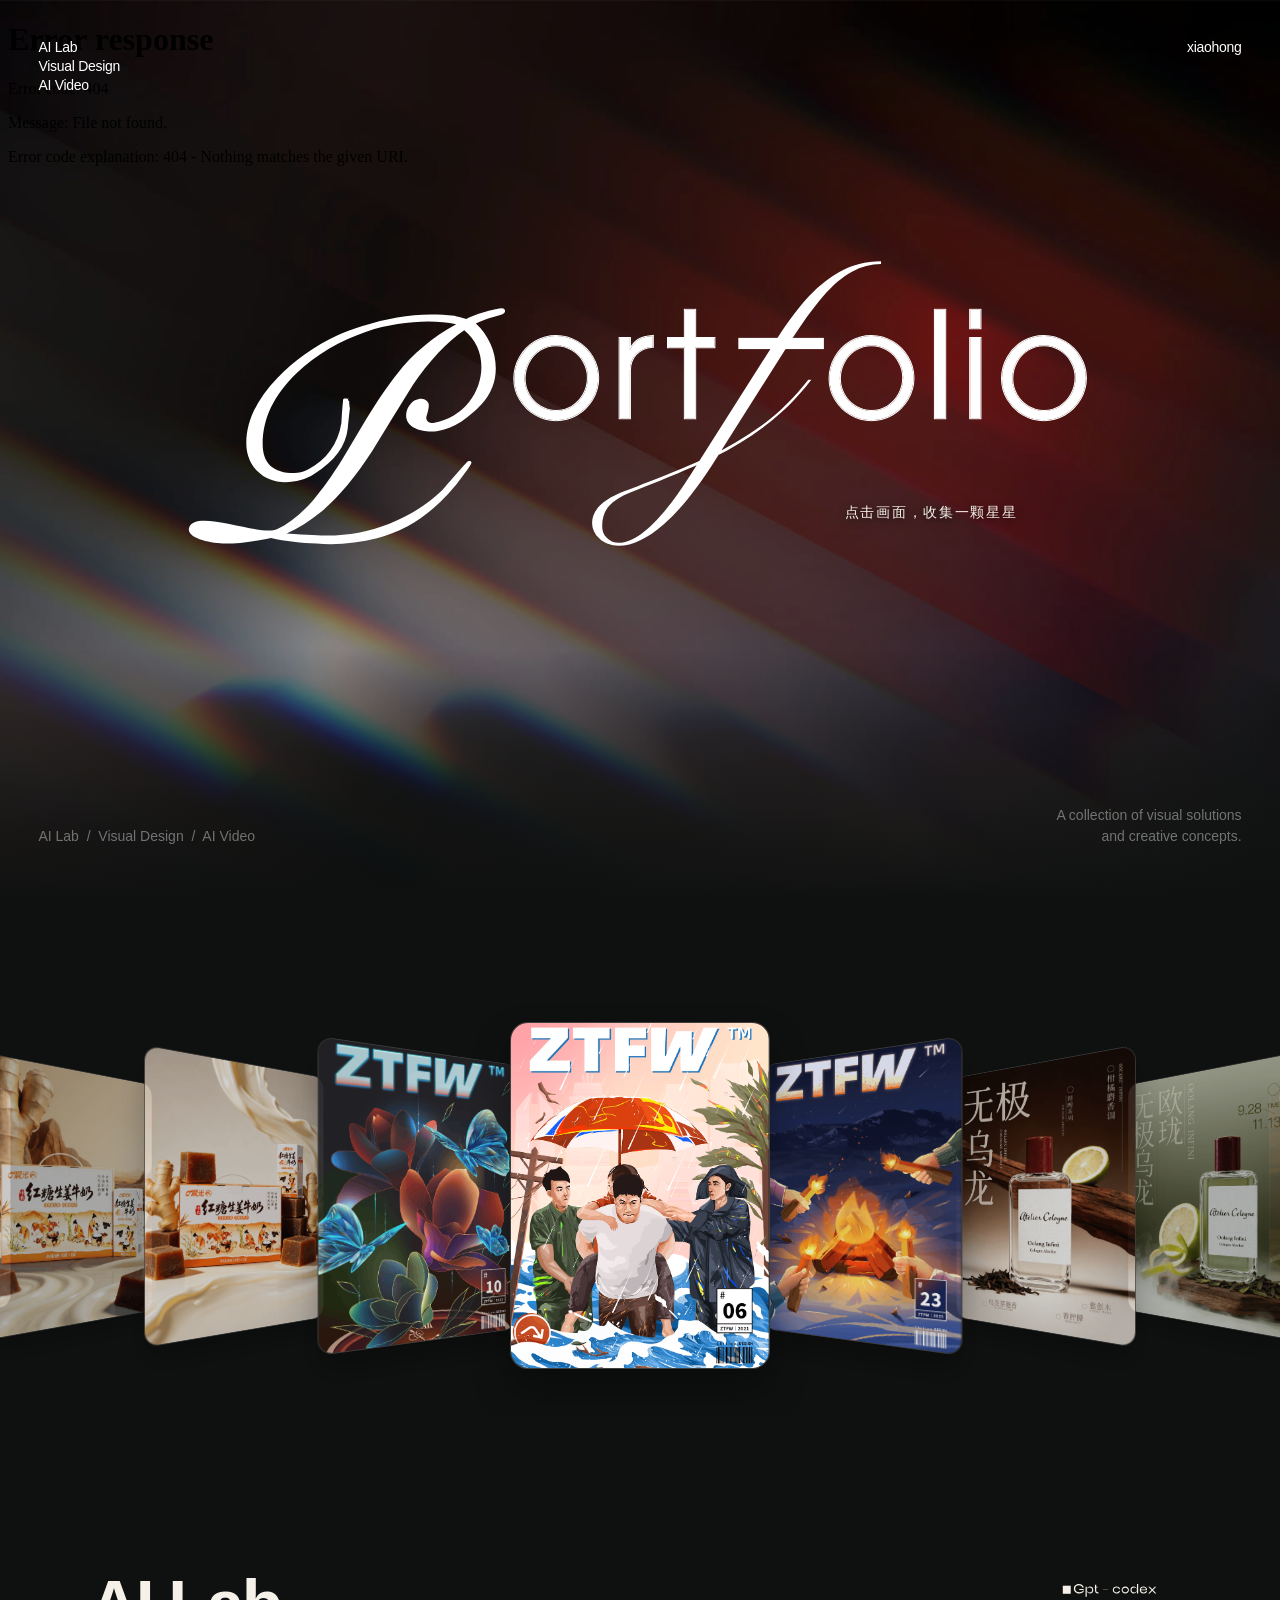
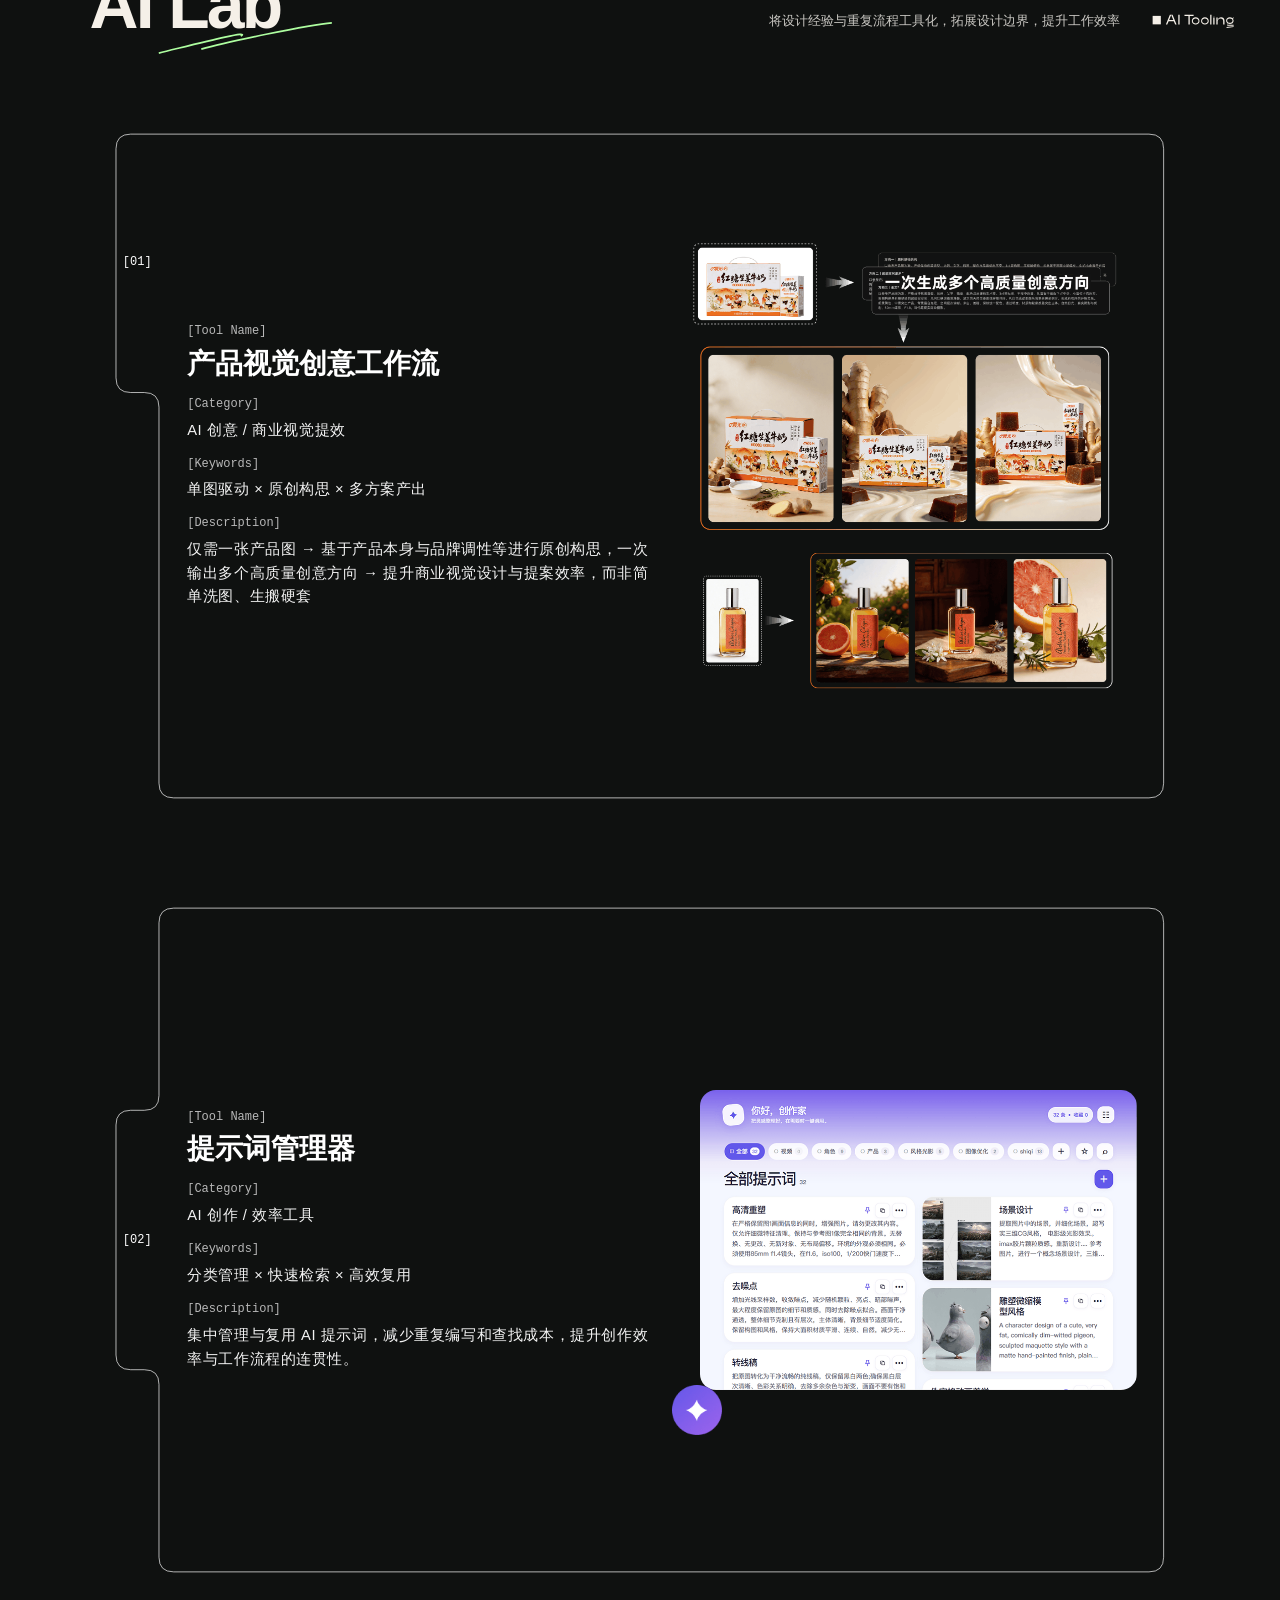
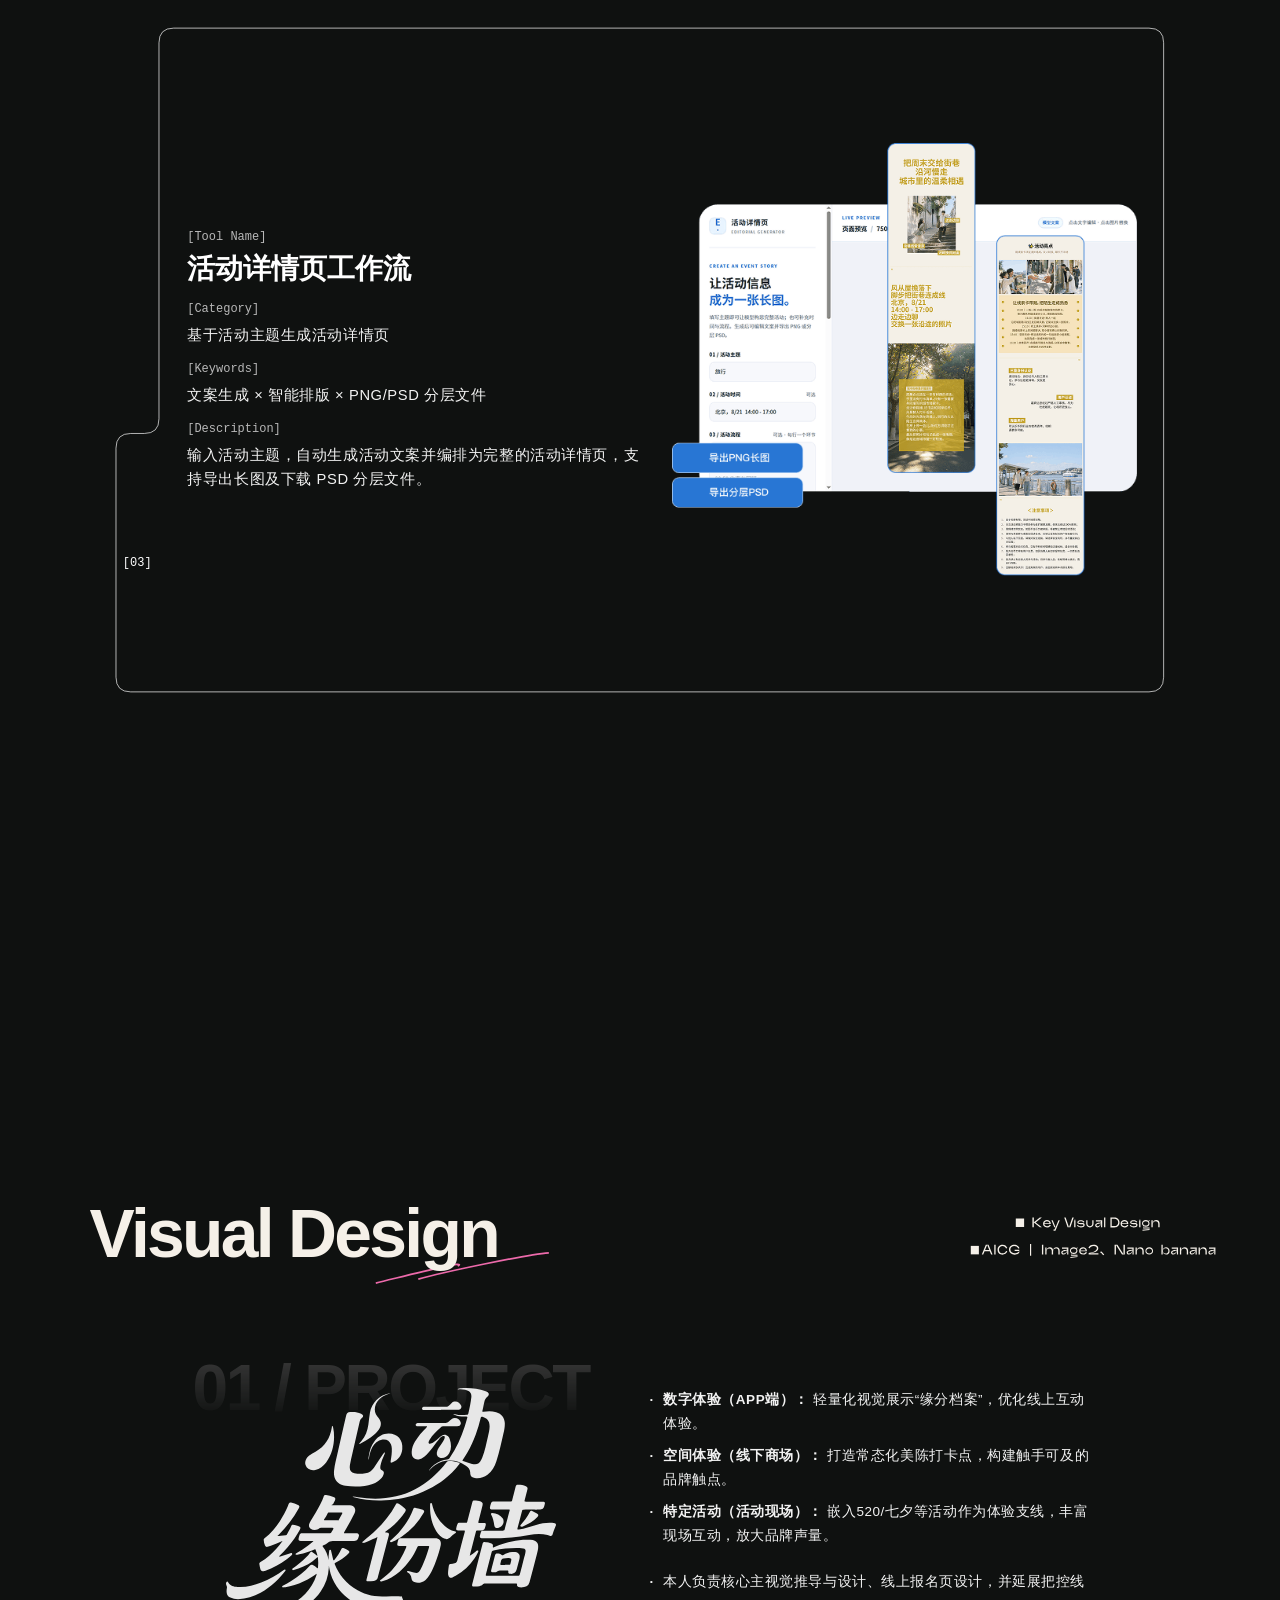
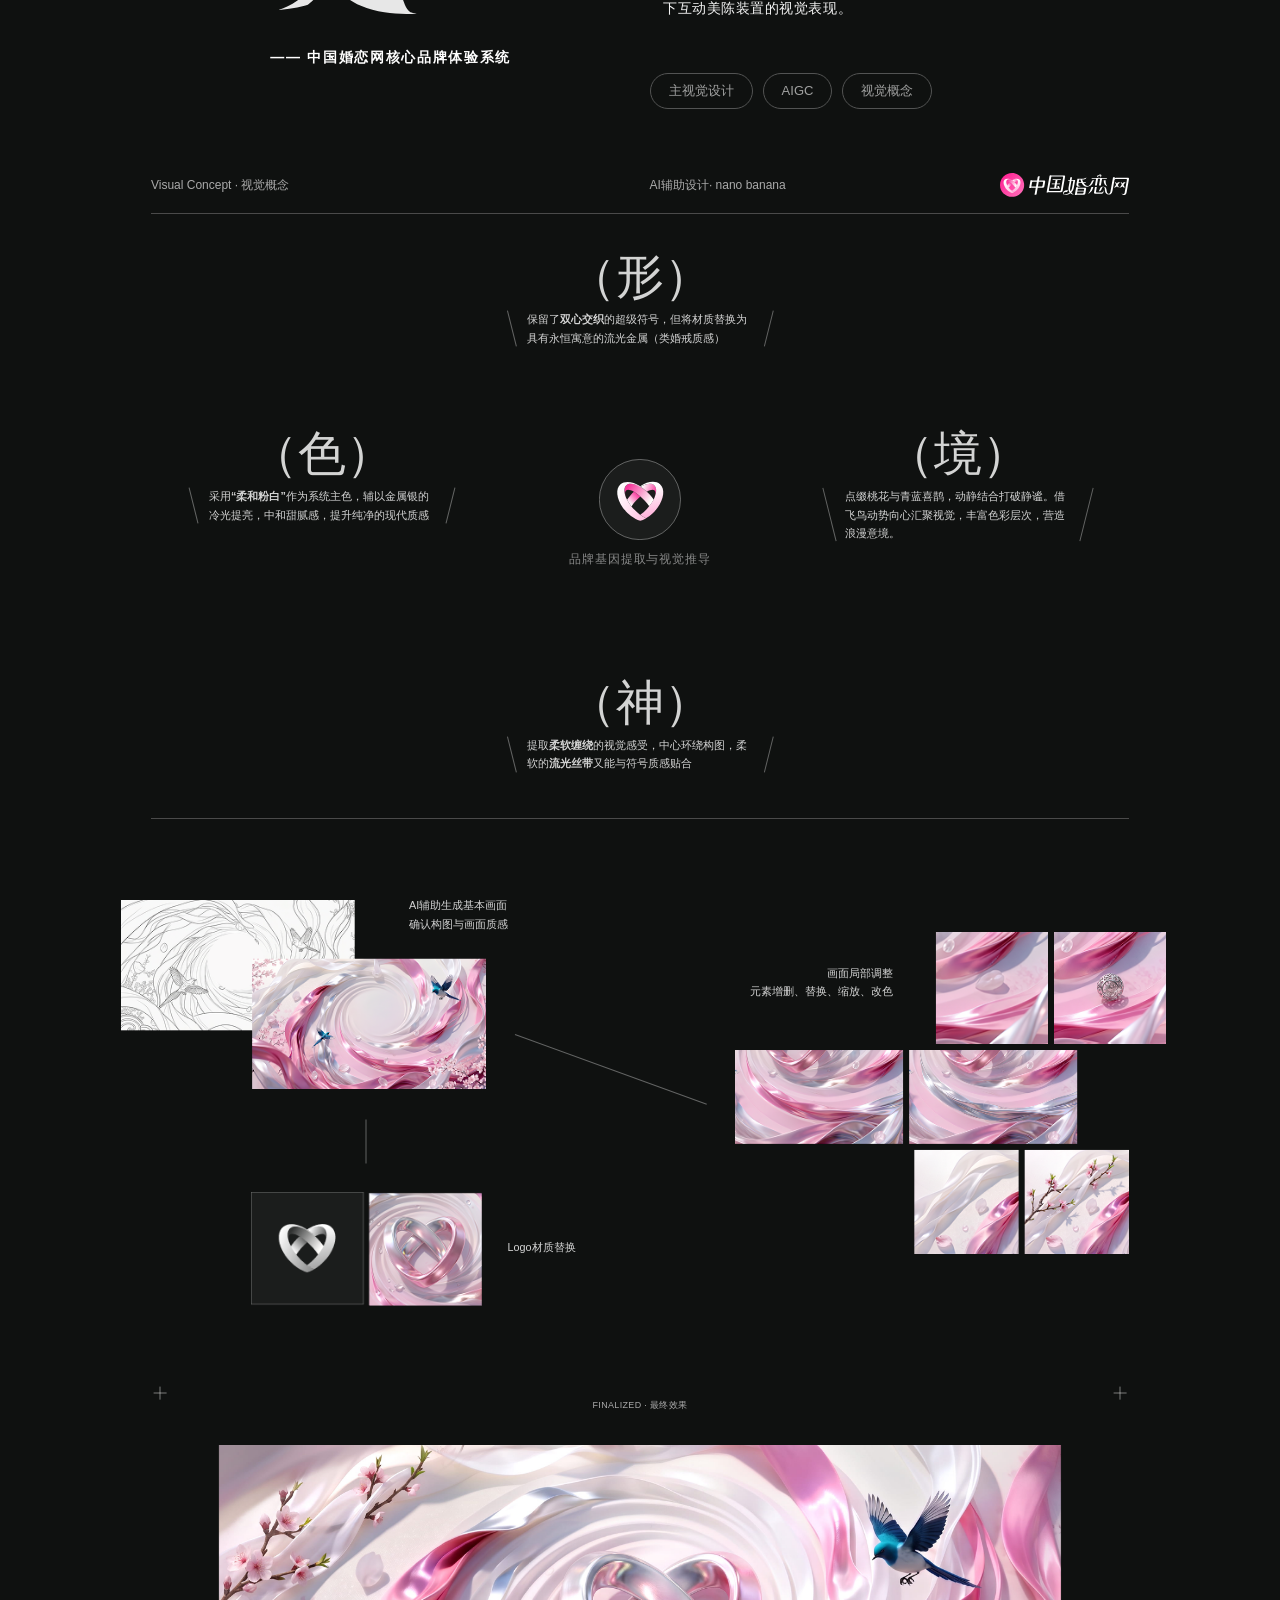
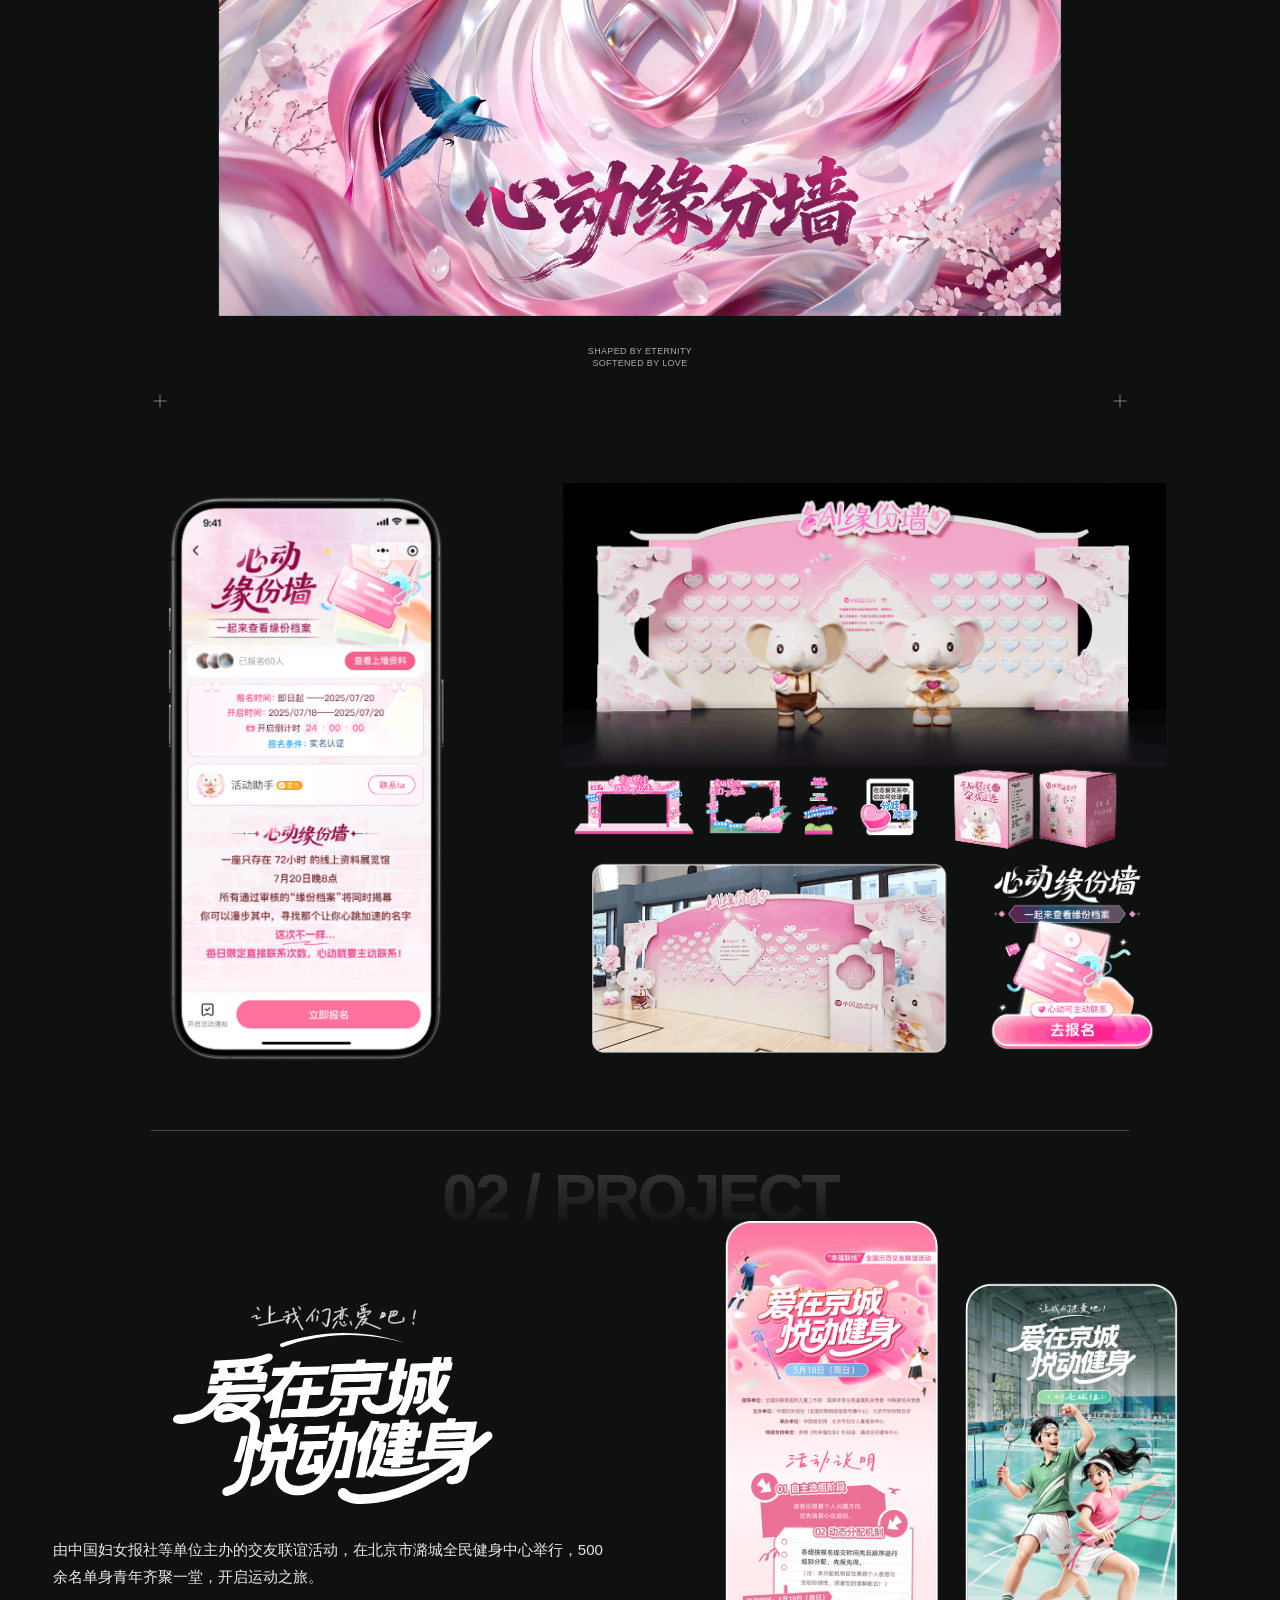
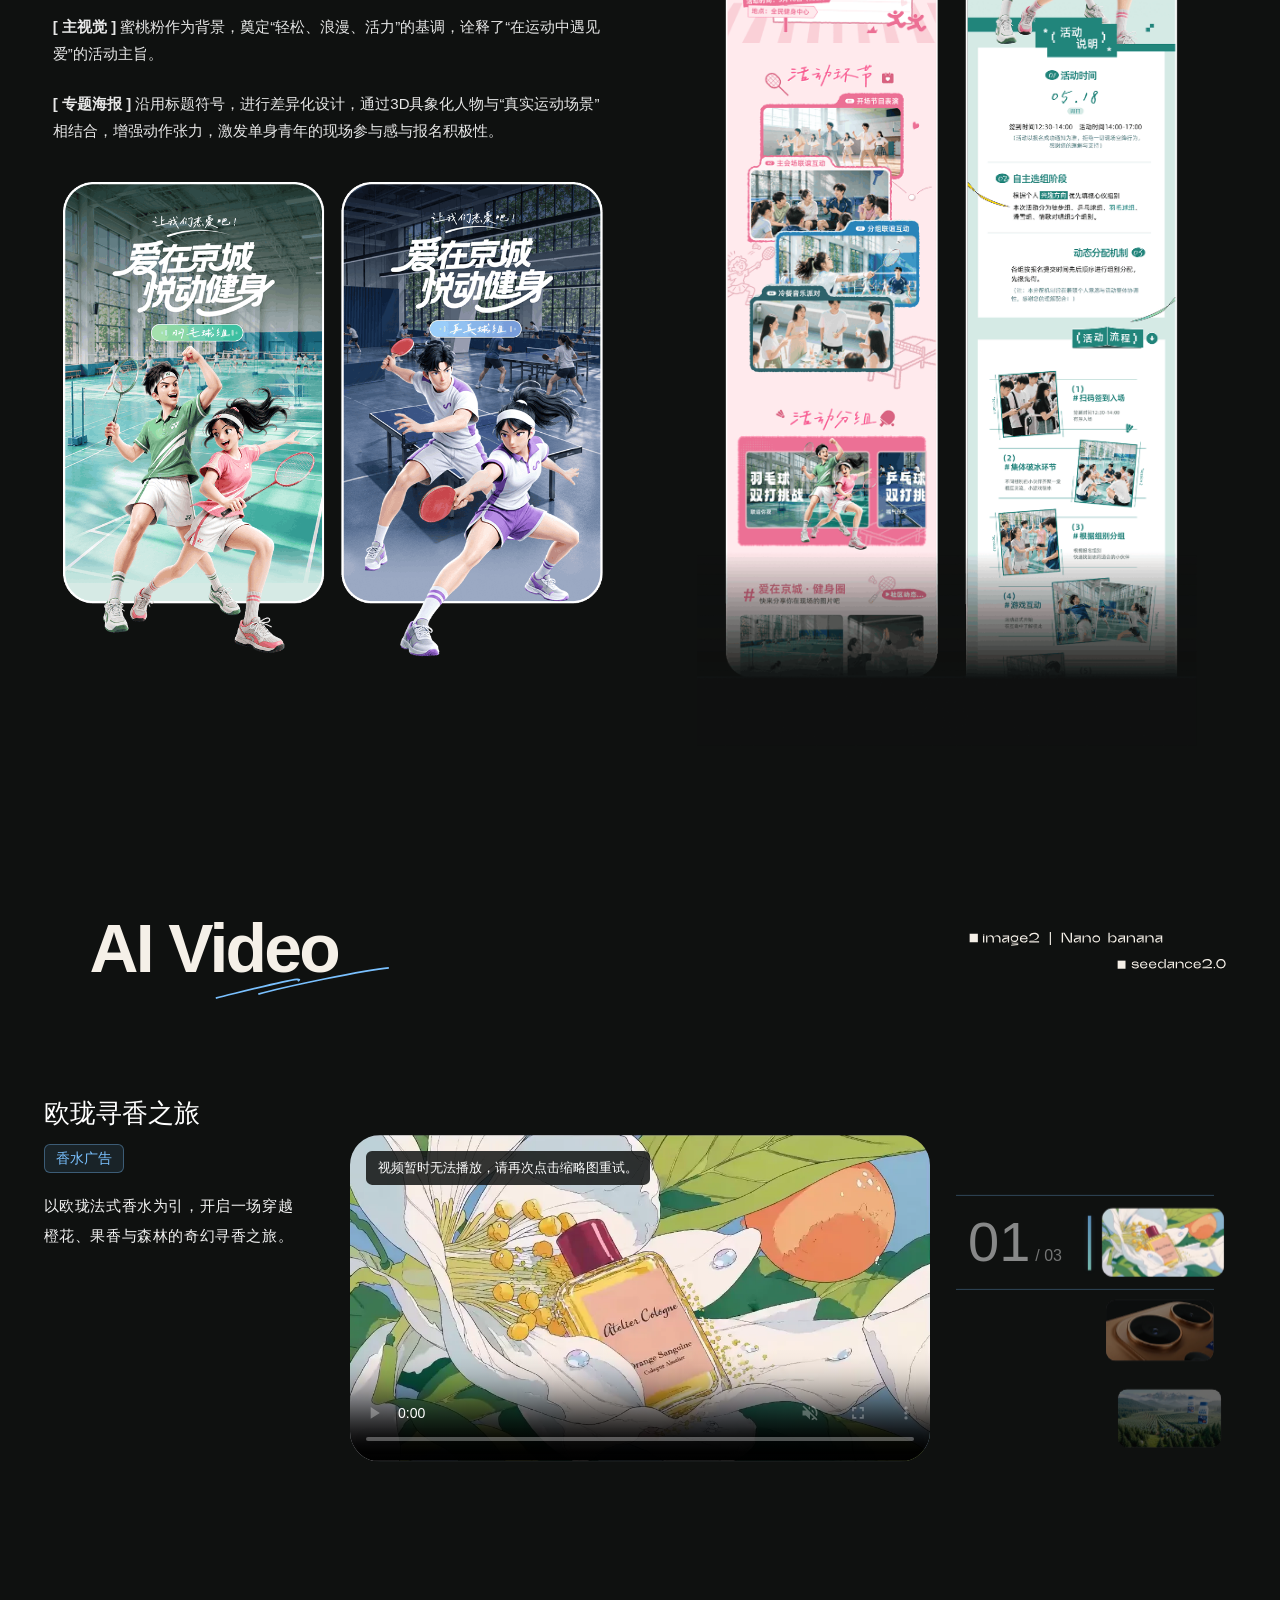
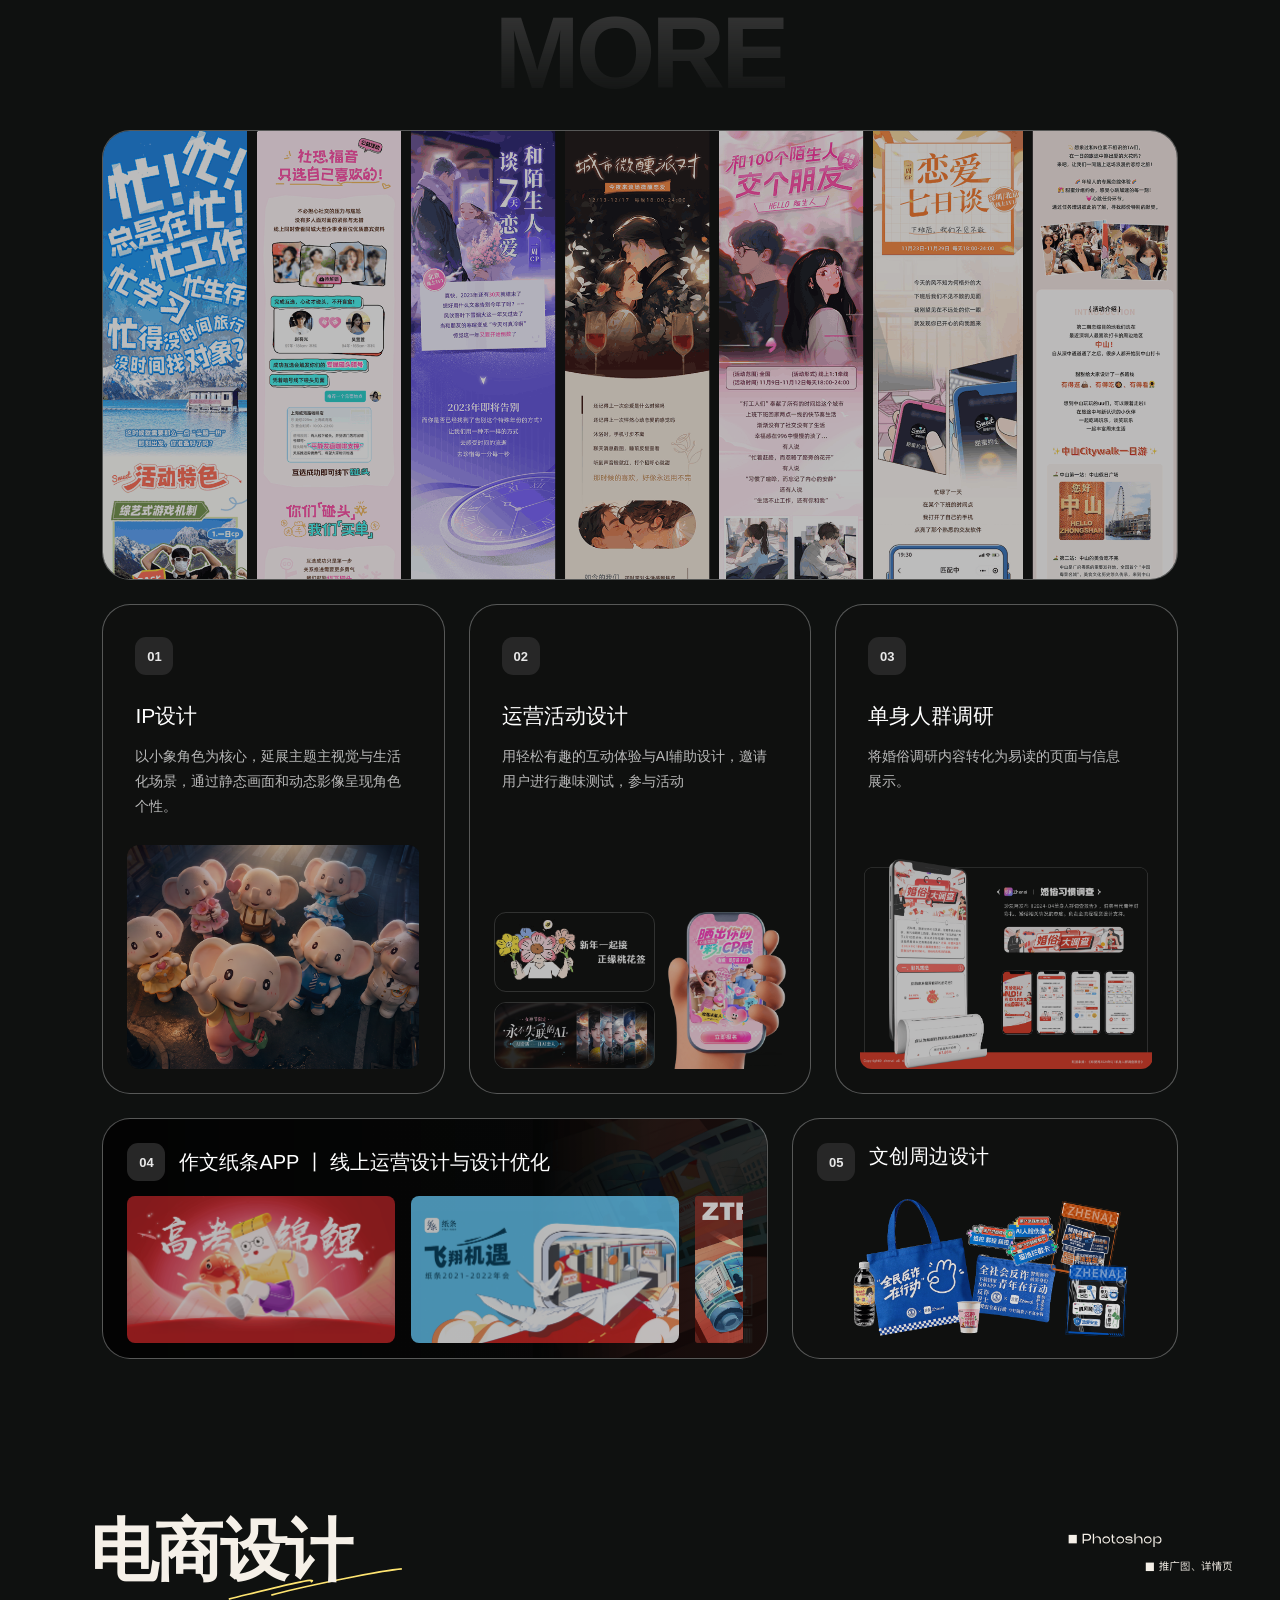
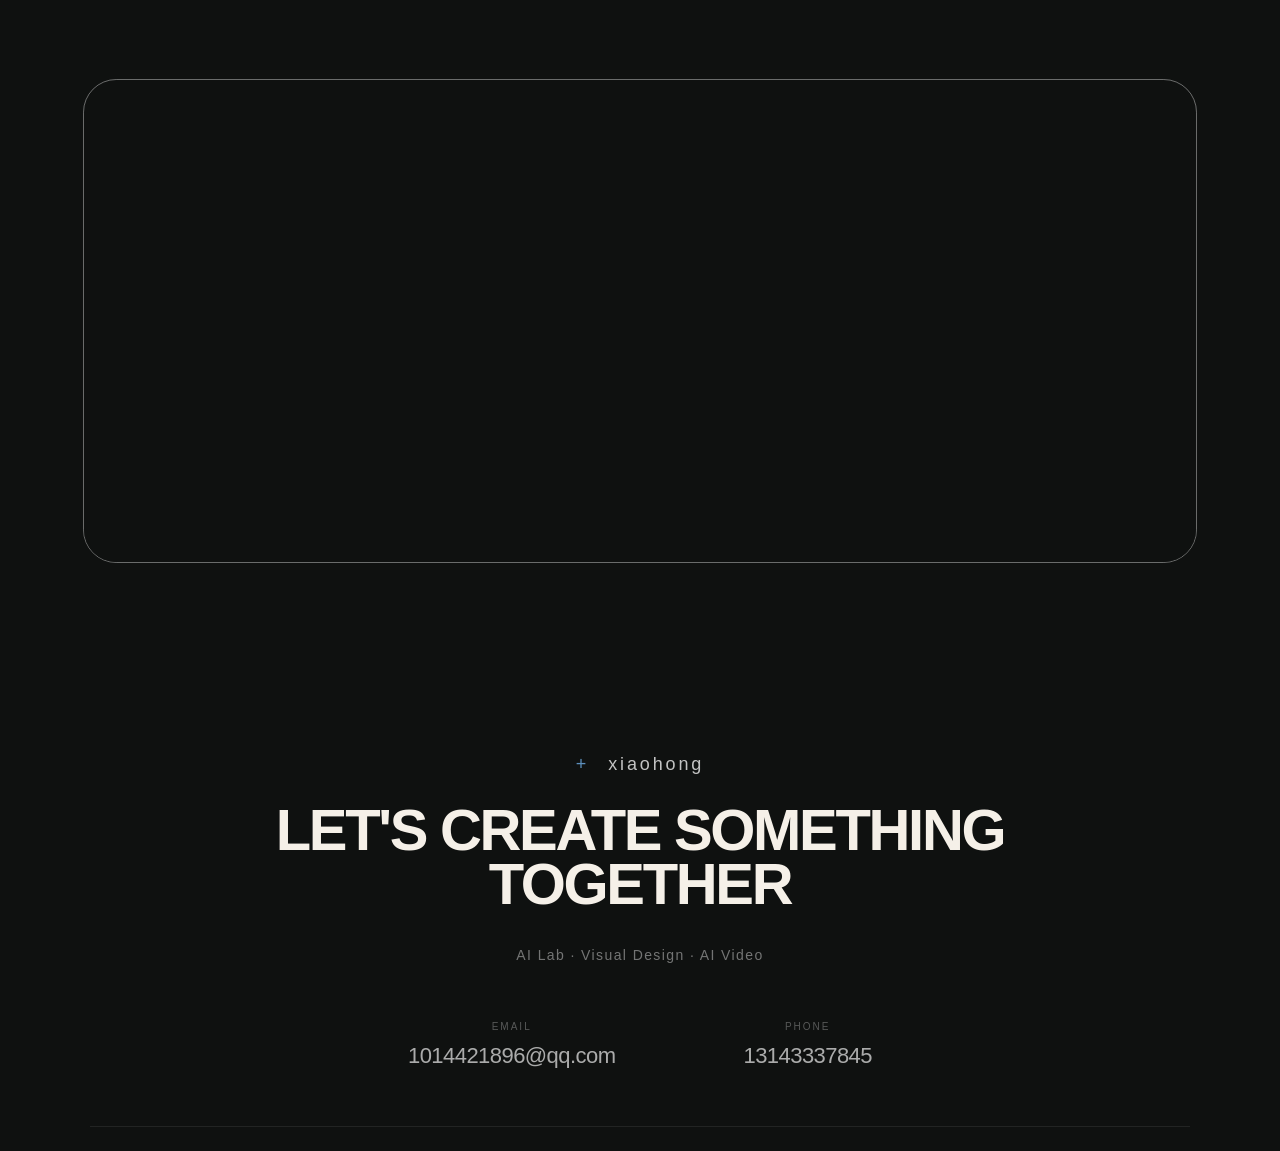
==== commit 48557292: "Avoid clean URL redirect for meteor scene" ====
--- a/index.html
+++ b/index.html
@@ -98,7 +98,7 @@
     <main>
     <section class="hero" aria-label="作品集首页">
       <div class="hero__background" aria-hidden="true"></div>
-      <iframe class="hero__scene" data-src="./pic/hero/scene.html" title="流星窗景互动动画" loading="eager" tabindex="-1"></iframe>
+      <iframe class="hero__scene" data-src="./pic/hero/scene" title="流星窗景互动动画" loading="eager" tabindex="-1"></iframe>
       <header class="hero__header">
         <nav class="hero__categories" aria-label="作品分类">
           <a href="#ai-lab">AI Lab</a>
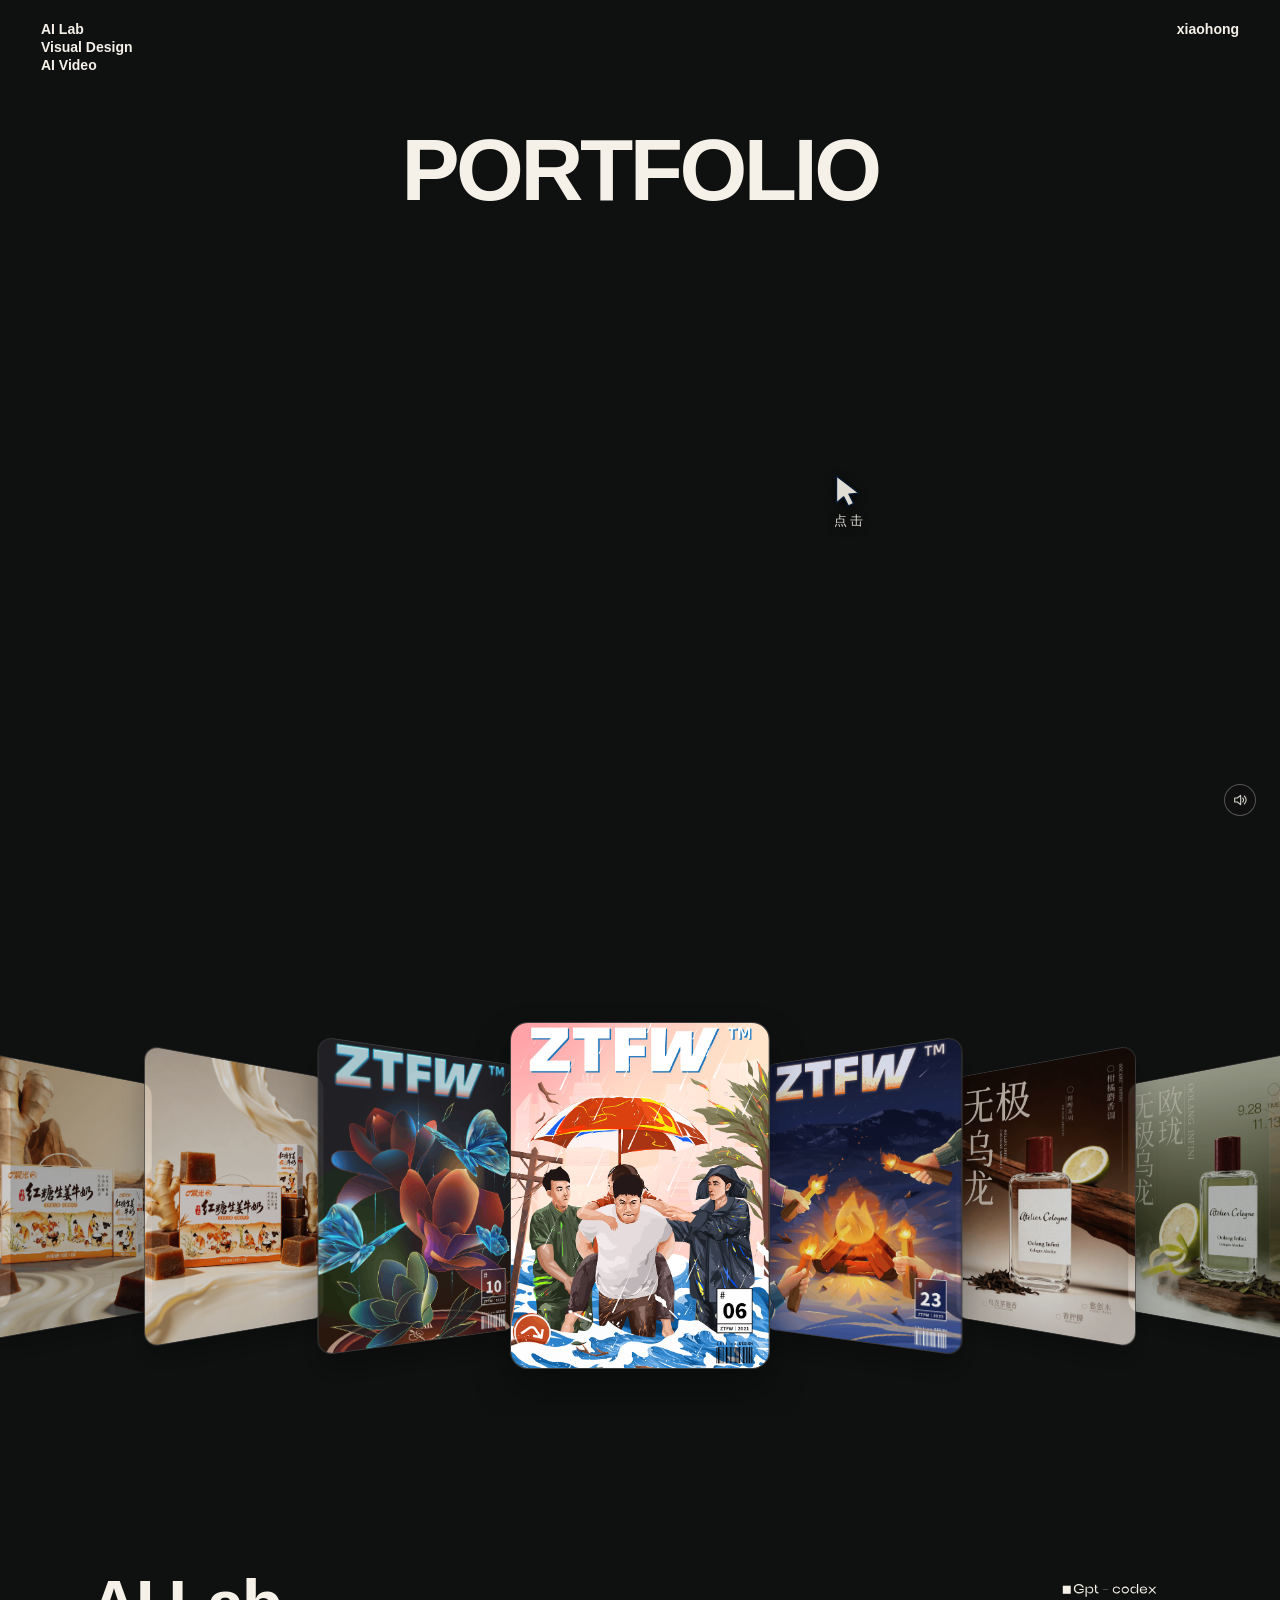
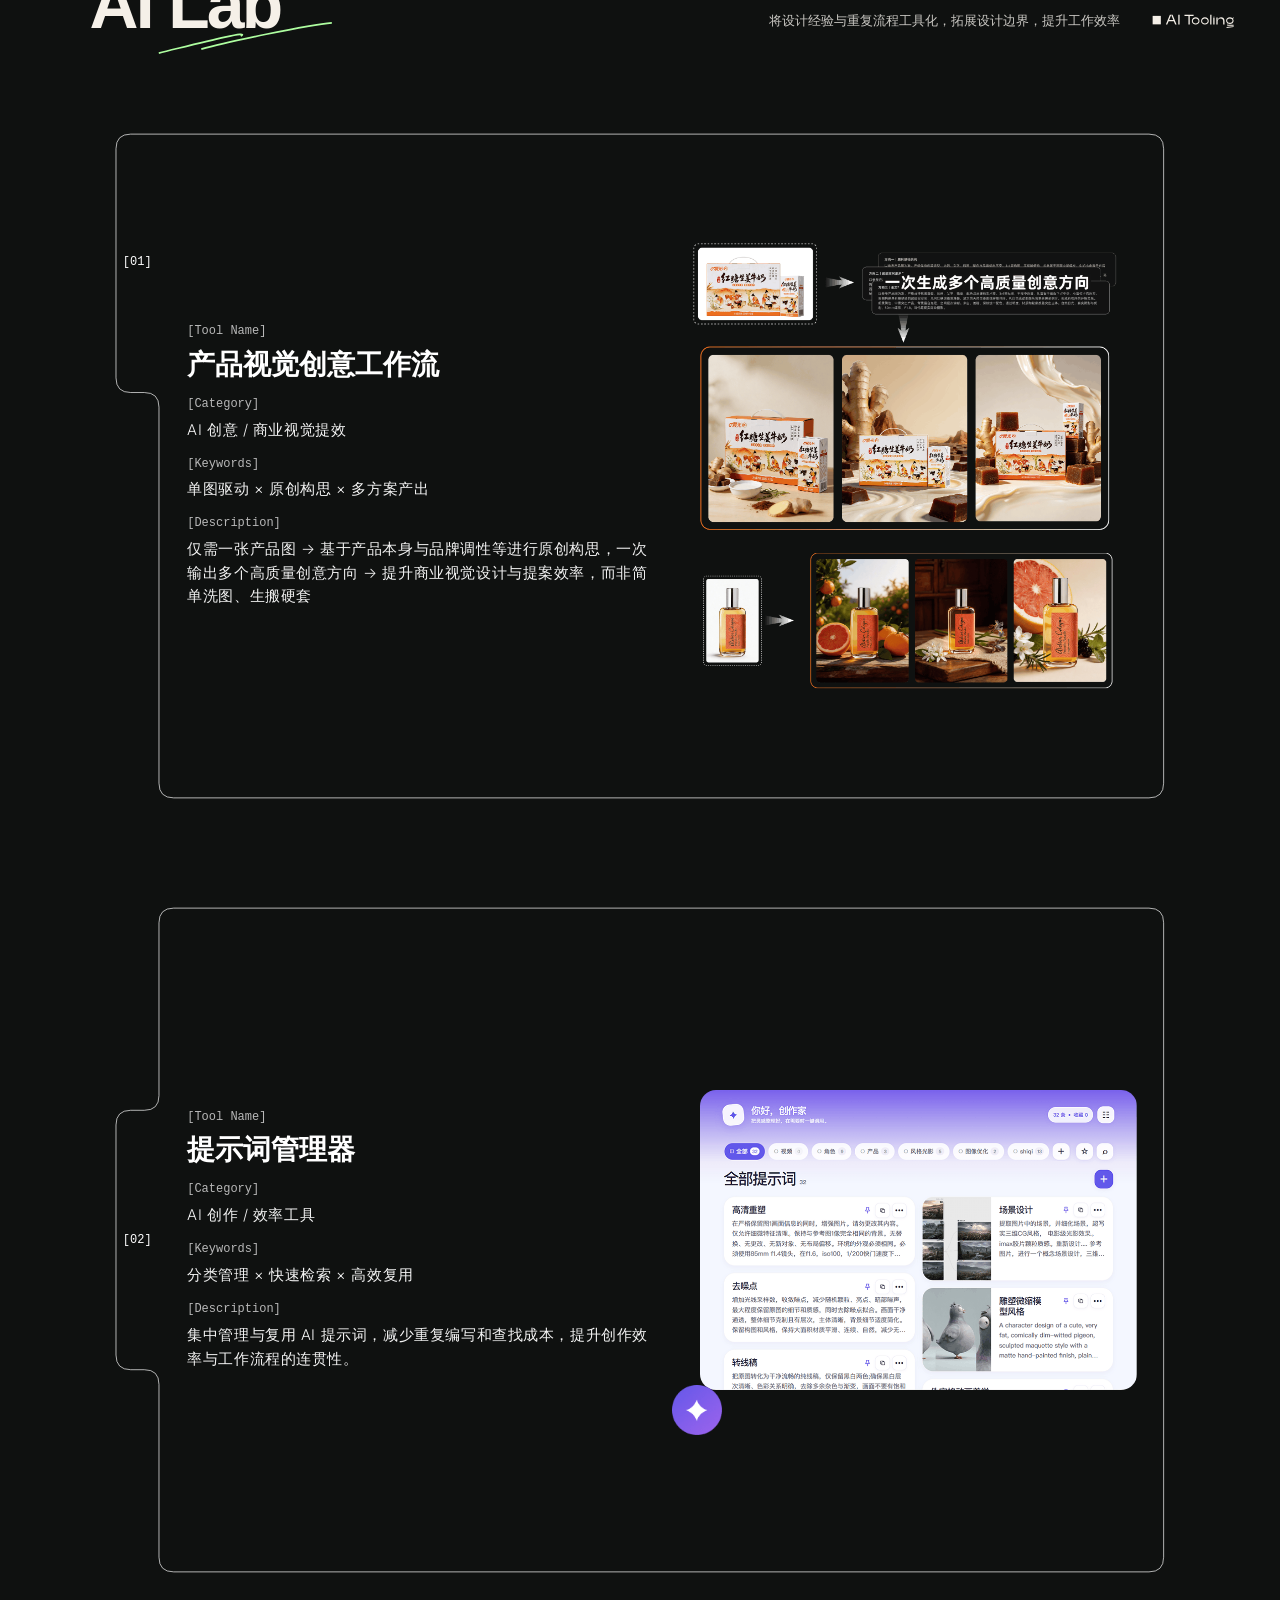
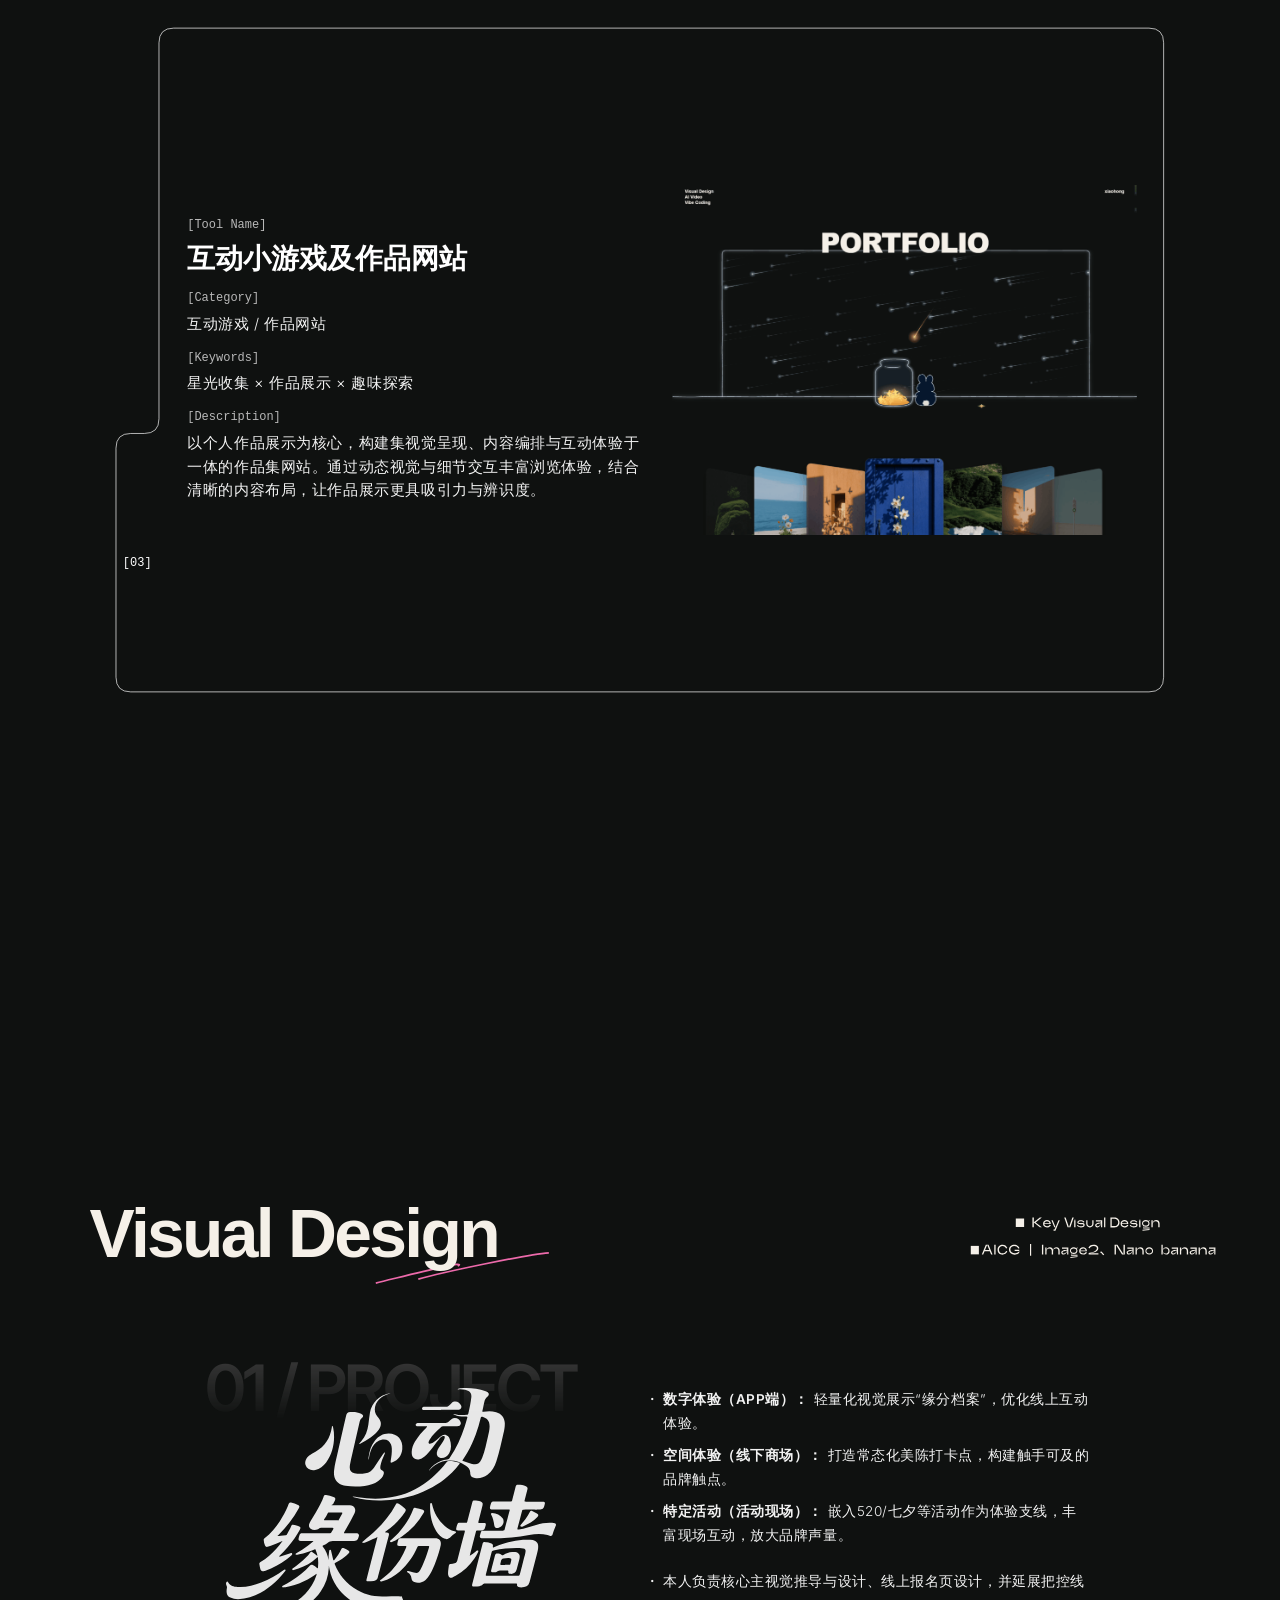
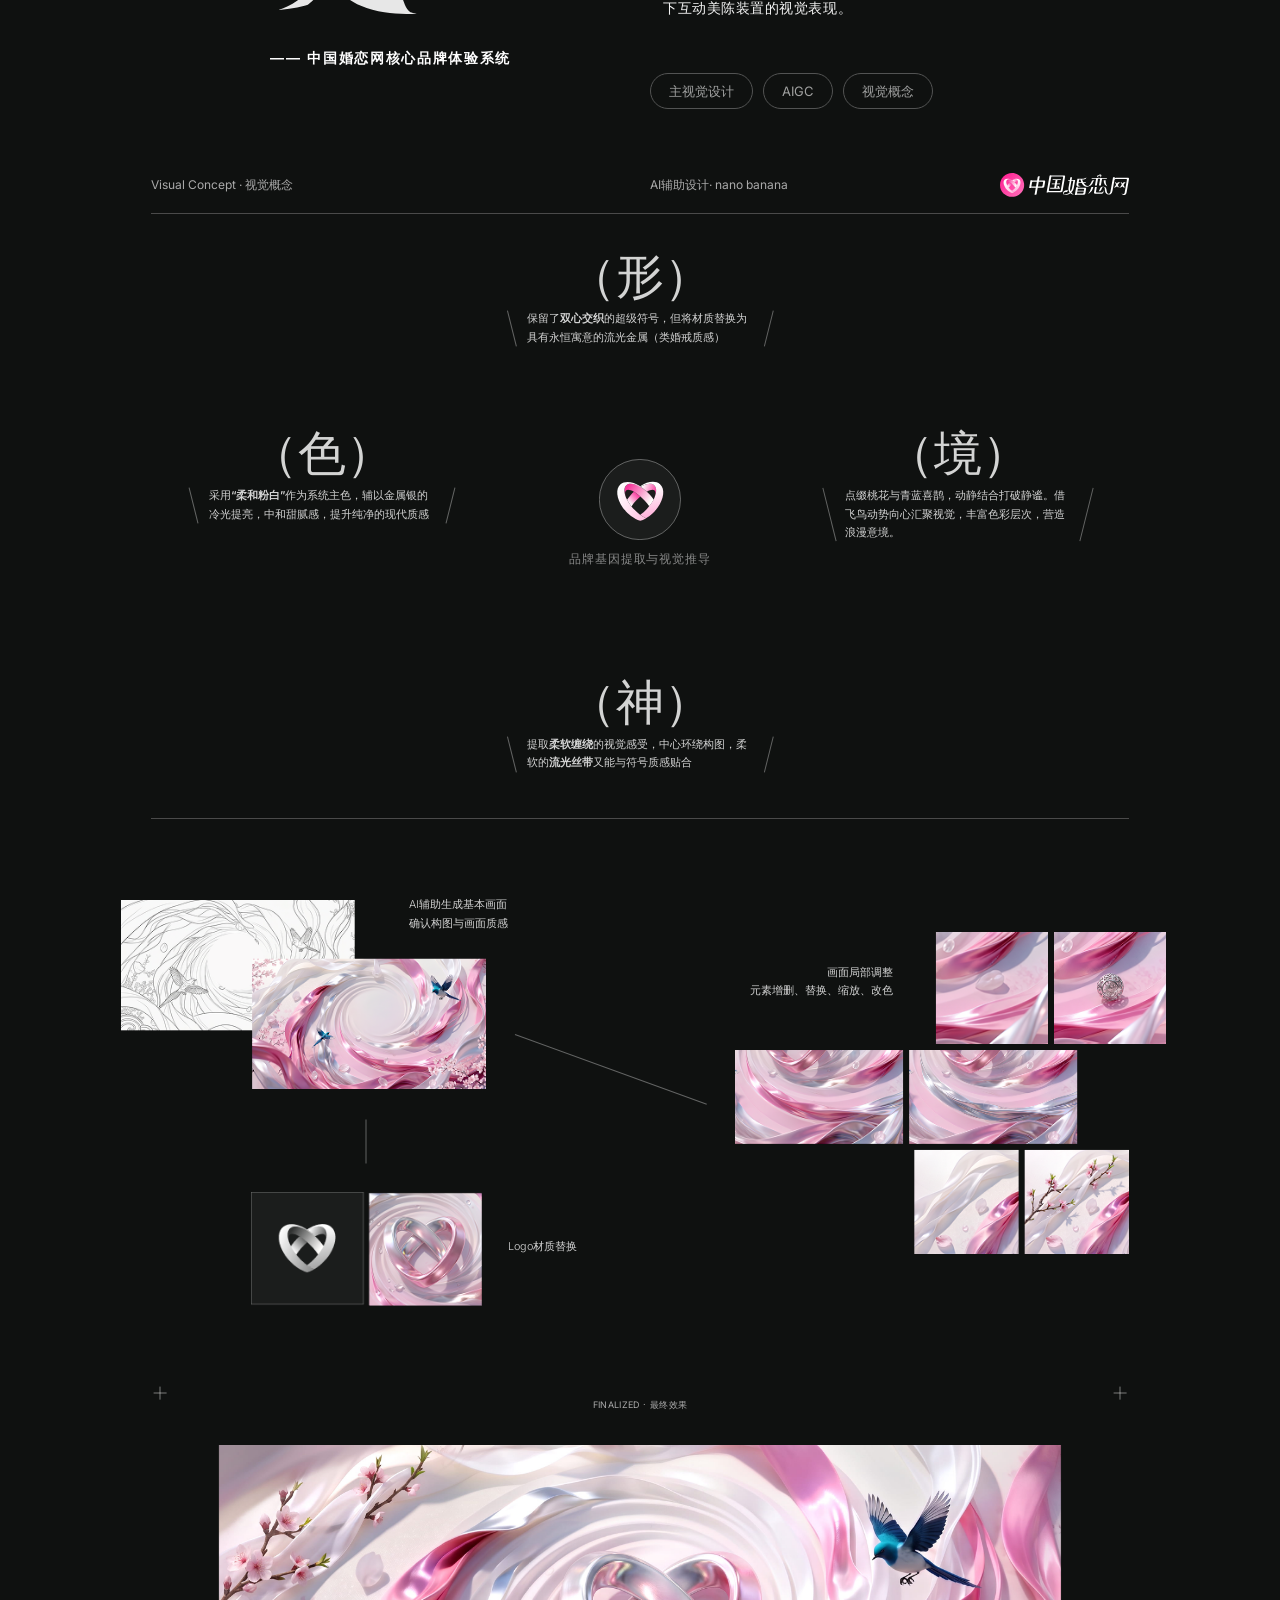
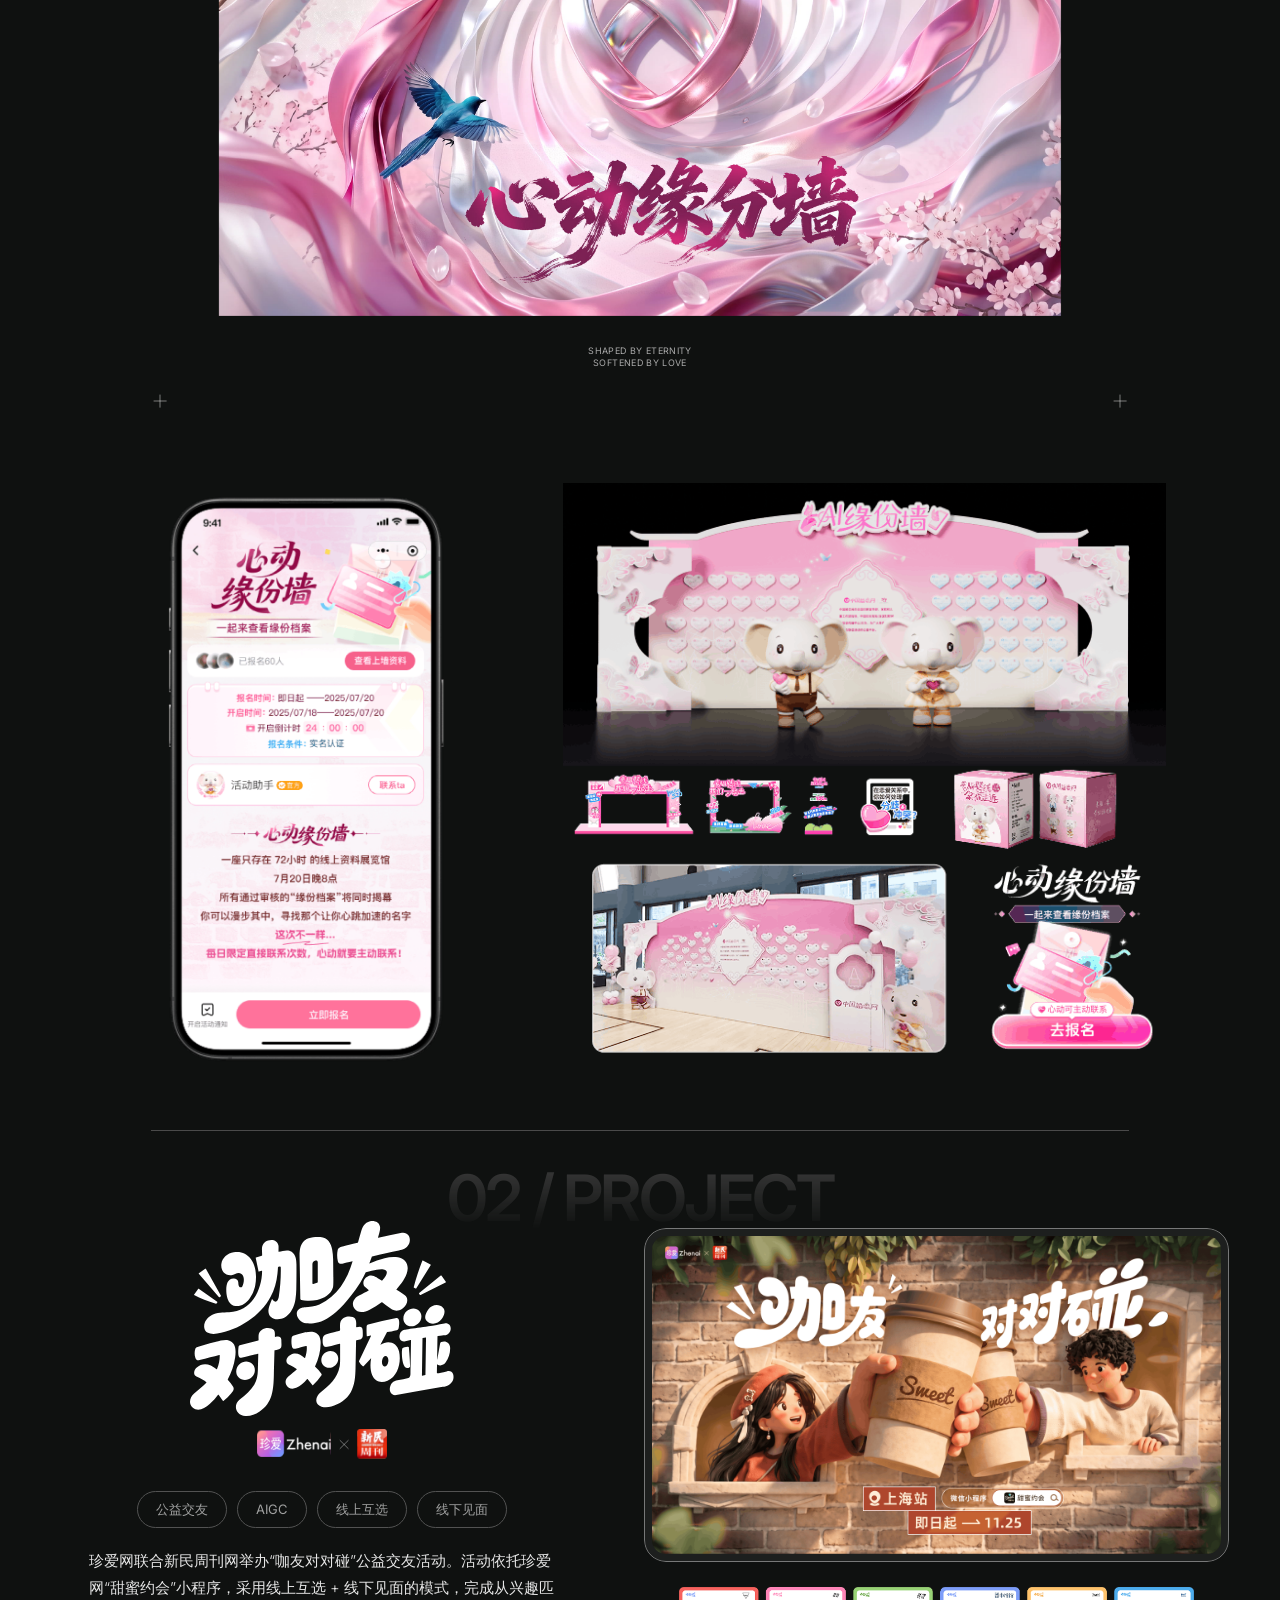
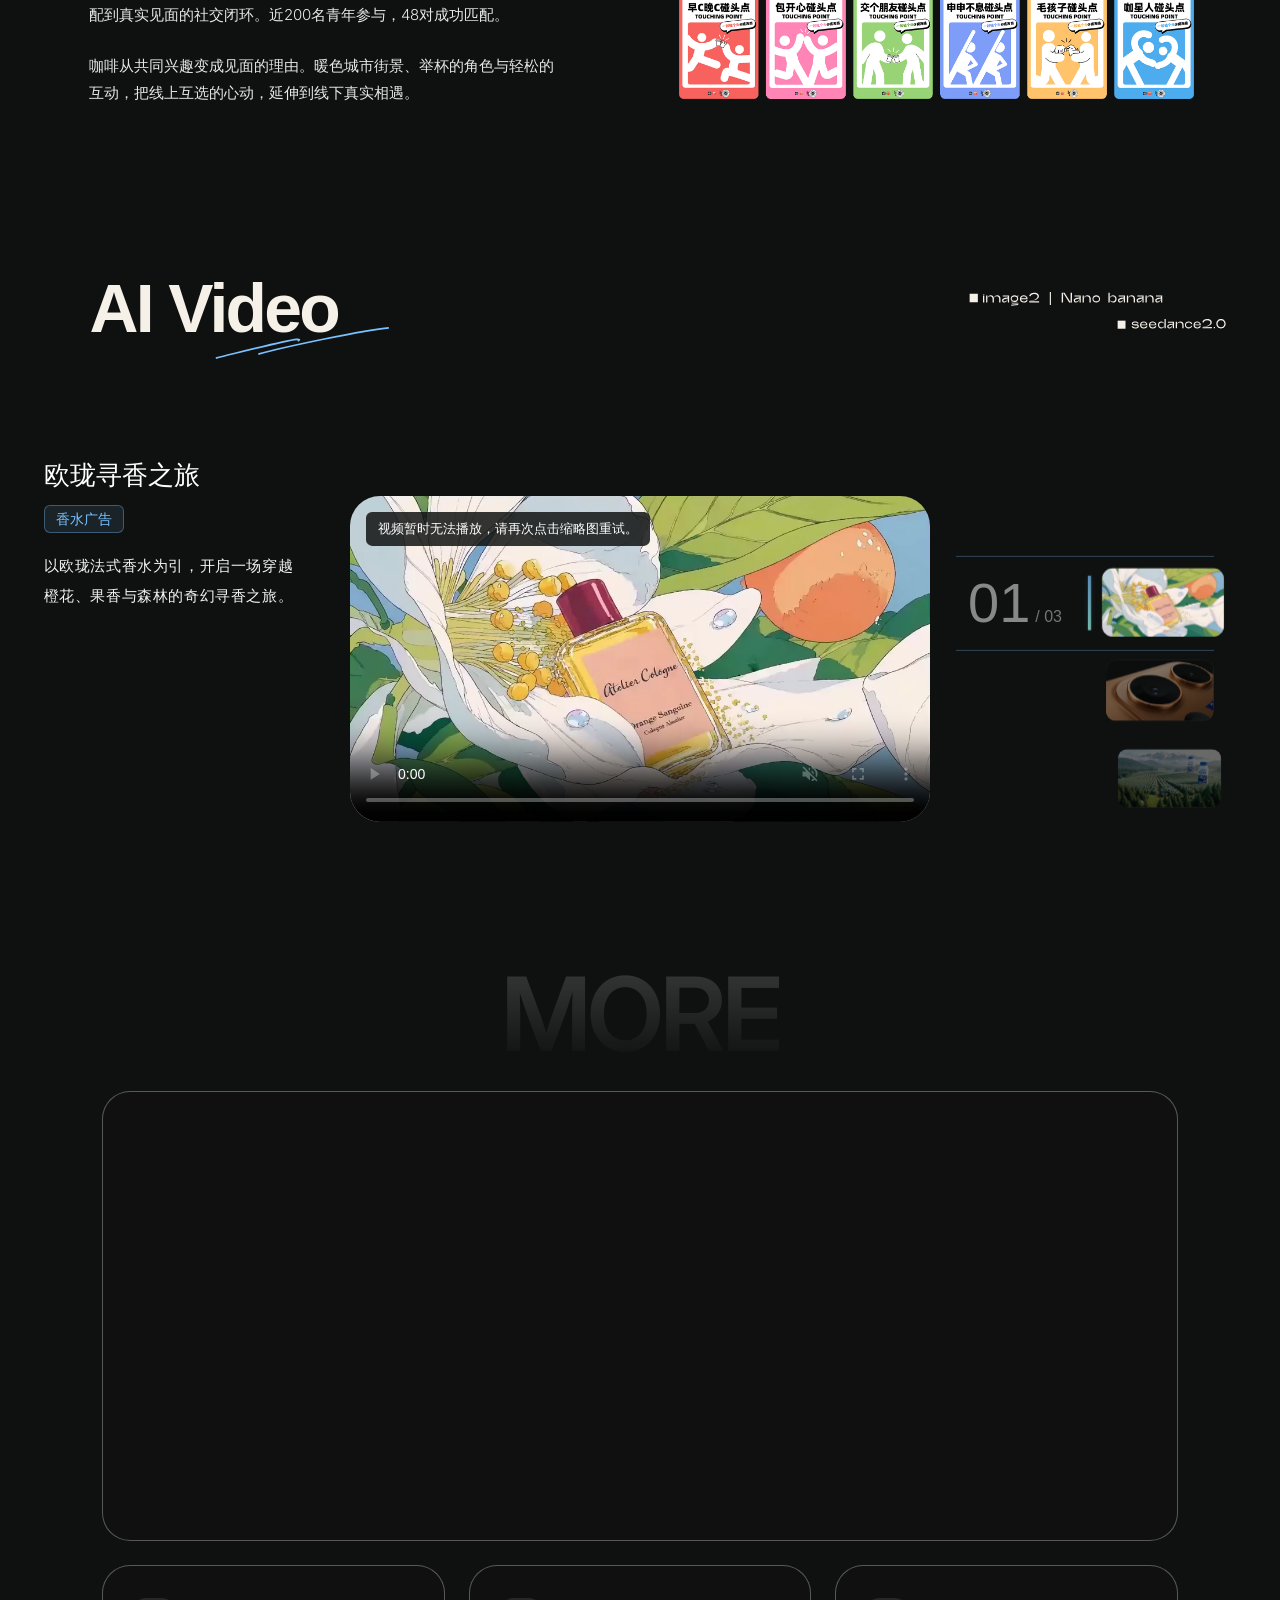
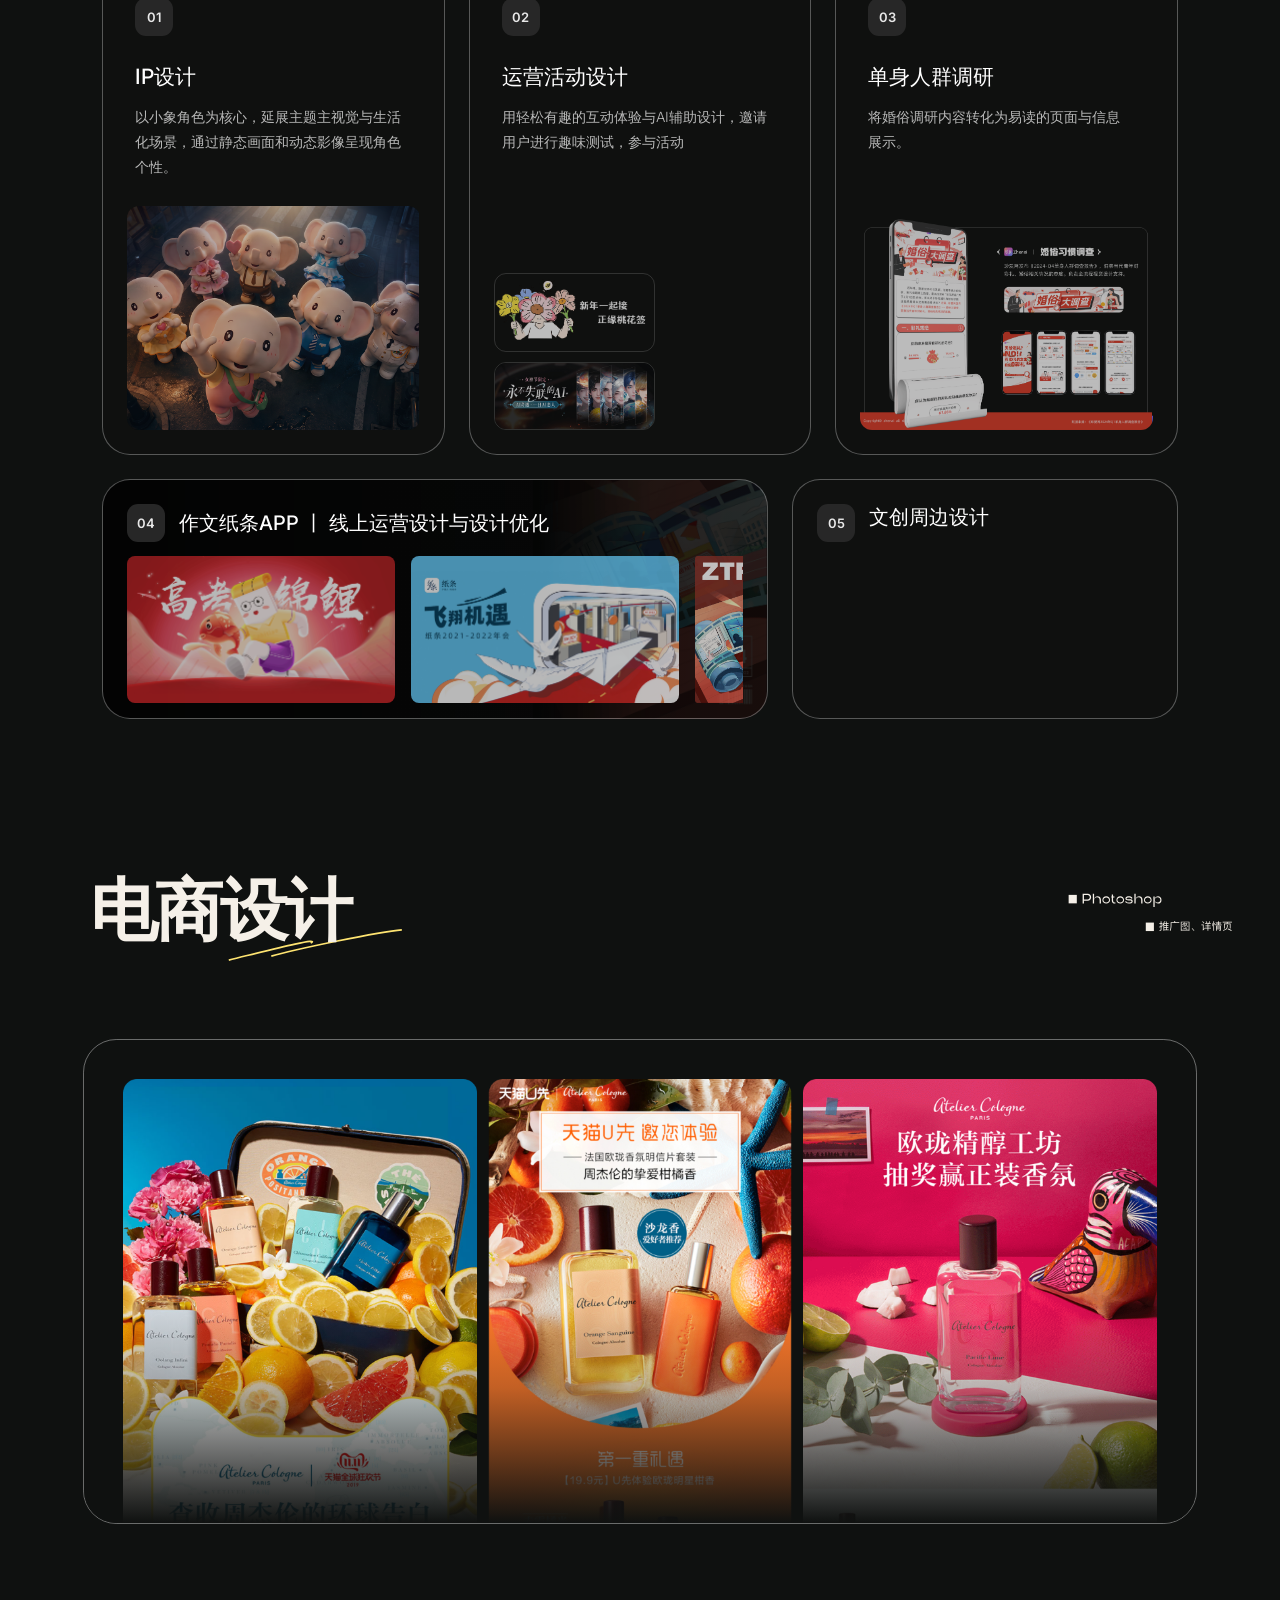
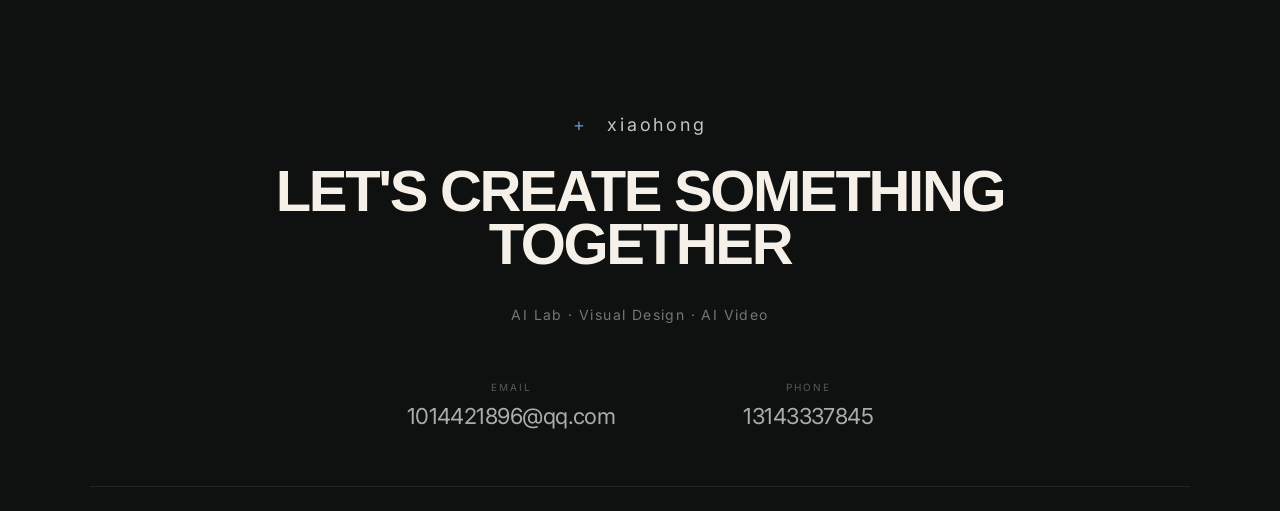
==== commit 105825a0: "Restore meteor interaction site version" ====
--- a/index.html
+++ b/index.html
@@ -33,32 +33,6 @@
       @media (prefers-reduced-motion: reduce) {
         .entry-loader { transition: none; }
       }
-      /* Keep the first screen visible while the full stylesheet arrives. */
-      html, body { margin: 0; background: #0f1110; color: #fff; }
-      body { min-width: 320px; font-family: Arial, Helvetica, sans-serif; }
-      .hero { position: relative; height: 100svh; min-height: 480px; overflow: hidden; background: #0c0b0b; }
-      .hero__background, .hero__header { position: absolute; inset: 0; }
-      .hero__background { z-index: 0; background: #0c0b0b url('./hero/hero1.jpg') center / cover no-repeat; }
-      .hero__scene { position: absolute; inset: 0; z-index: 1; display: block; width: 100%; height: 100%; border: 0; pointer-events: none; }
-      .hero__header { z-index: 2; pointer-events: none; }
-      .hero__categories, .hero__brand { position: absolute; top: 3vw; font-size: 14px; }
-      .hero__categories { left: 3vw; display: flex; flex-direction: column; pointer-events: auto; }
-      .hero__categories a { color: inherit; text-decoration: none; }
-      .hero__brand { right: 3vw; }
-      .hero__title { position: absolute; top: 45%; left: 50%; width: min(72vw, 1318px); margin: 0; transform: translate(-50%, -50%); }
-      .hero__title img { display: block; width: 100%; height: auto; }
-      .hero__interaction-hint { position: absolute; top: 56%; left: 66%; z-index: 3; color: #f5f0e8; font-size: 14px; pointer-events: none; }
-      .hero__footer { position: absolute; right: 3vw; bottom: 5vw; left: 3vw; z-index: 2; display: flex; justify-content: space-between; gap: 20px; }
-      .hero__footer p { margin: 0; font-size: 14px; opacity: .4; }
-      @media (max-width: 767px) {
-        .hero { min-height: 560px; }
-        .hero__scene, .hero__interaction-hint { display: none; }
-        .hero__categories, .hero__brand { top: 22px; }
-        .hero__categories { left: 20px; }
-        .hero__brand { right: 20px; }
-        .hero__title { top: 43%; width: 88vw; }
-        .hero__footer { right: 20px; bottom: 28px; left: 20px; flex-direction: column; gap: 12px; }
-      }
     </style>
     <script>
       (() => {
@@ -84,10 +58,14 @@
         fallbackTimer = setTimeout(() => window.entryLoading.finish(), 8000);
       })();
     </script>
-    <link rel="preload" href="./hero/hero1.jpg" as="image" fetchpriority="high" />
-    <link rel="preload" href="./styles.css" as="style" onload="this.onload=null;this.rel='stylesheet'" />
-    <link rel="stylesheet" href="./vendor/lenis/lenis.css" media="print" onload="this.media='all'" />
-    <noscript><link rel="stylesheet" href="./styles.css" /><link rel="stylesheet" href="./vendor/lenis/lenis.css" /></noscript>
+    <link rel="preconnect" href="https://fonts.googleapis.com" />
+    <link rel="preconnect" href="https://fonts.gstatic.com" crossorigin />
+    <link
+      href="https://fonts.googleapis.com/css2?family=Inter:wght@300;400;500;600&display=swap"
+      rel="stylesheet"
+    />
+    <link rel="stylesheet" href="./styles.css" />
+    <link rel="stylesheet" href="./vendor/lenis/lenis.css" />
     <script src="./vendor/lenis/lenis.min.js" defer></script>
     <script src="./script.js" defer></script>
   </head>
@@ -97,8 +75,7 @@
     </div>
     <main>
     <section class="hero" aria-label="作品集首页">
-      <div class="hero__background" aria-hidden="true"></div>
-      <iframe class="hero__scene" data-src="./pic/hero/scene" title="流星窗景互动动画" loading="eager" tabindex="-1"></iframe>
+      <iframe class="hero__scene" data-src="./pic/hero/scene.html" title="流星窗景动画" loading="eager" tabindex="-1"></iframe>
       <header class="hero__header">
         <nav class="hero__categories" aria-label="作品分类">
           <a href="#ai-lab">AI Lab</a>
@@ -106,13 +83,15 @@
           <a href="#ai-video">AI Video</a>
         </nav>
         <span class="hero__brand">xiaohong</span>
-        <h1 class="hero__title"><img src="./hero.svg" alt="Portfolio" width="1318" height="450" fetchpriority="high" /></h1>
-      </header>
-      <p class="hero__interaction-hint" aria-hidden="true">点击画面，收集一颗星星</p>
-      <div class="hero__footer">
-        <p class="hero__footer-categories">AI Lab&nbsp; / &nbsp;Visual Design&nbsp; / &nbsp;AI Video</p>
-        <p class="hero__footer-description">A collection of visual solutions<br />and creative concepts.</p>
-      </div>
+        <h1 class="hero__title">PORTFOLIO</h1>
+        <p class="hero__mobile-tip">电脑端更精彩，打开看看！</p>
+      </header>
+      <p class="hero__interaction-hint" aria-label="点击窗景，送一颗星星进瓶子">
+        <svg viewBox="0 0 32 36" aria-hidden="true" focusable="false">
+          <path d="M4 3v27l7.2-6.1 4.7 9.2 5.3-2.7-4.7-9.2 10-.9L4 3Z" />
+        </svg>
+        <span>点击</span>
+      </p>
     </section>
 
     <section class="coverflow" aria-label="作品轮播" aria-roledescription="carousel">
@@ -181,14 +160,14 @@
           <div class="card-stack__content">
             <div class="card-stack__copy">
               <dl class="card-stack__fields">
-                <div class="card-stack__field card-stack__field--name"><dt>[Tool Name]</dt><dd><h3>活动详情页工作流</h3></dd></div>
-                <div class="card-stack__field"><dt>[Category]</dt><dd>基于活动主题生成活动详情页</dd></div>
-                <div class="card-stack__field"><dt>[Keywords]</dt><dd>文案生成 × 智能排版 × PNG/PSD 分层文件</dd></div>
-                <div class="card-stack__field card-stack__field--description"><dt>[Description]</dt><dd>输入活动主题，自动生成活动文案并编排为完整的活动详情页，支持导出长图及下载 PSD 分层文件。</dd></div>
+                <div class="card-stack__field card-stack__field--name"><dt>[Tool Name]</dt><dd><h3>互动小游戏及作品网站</h3></dd></div>
+                <div class="card-stack__field"><dt>[Category]</dt><dd>互动游戏 / 作品网站</dd></div>
+                <div class="card-stack__field"><dt>[Keywords]</dt><dd>星光收集 × 作品展示 × 趣味探索</dd></div>
+                <div class="card-stack__field card-stack__field--description"><dt>[Description]</dt><dd>以个人作品展示为核心，构建集视觉呈现、内容编排与互动体验于一体的作品集网站。通过动态视觉与细节交互丰富浏览体验，结合清晰的内容布局，让作品展示更具吸引力与辨识度。</dd></div>
               </dl>
             </div>
             <div class="card-stack__visual">
-              <img src="./pic/互动.png" alt="活动详情页工作流预览" width="592" height="551" loading="lazy" decoding="async" />
+              <img src="./pic/互动.png" alt="作品网站中的星光收集互动视觉：流星、小兔与玻璃罐" width="1152" height="635" loading="lazy" decoding="async" />
             </div>
           </div>
         </div>
@@ -313,22 +292,53 @@
         <div class="project-02__copy">
           <div class="project__heading" data-reveal>
             <h2 id="project-02-title">
-              <img src="./pic/2-0咖啡tt.svg" alt="爱在京城·悦动健身" width="524" height="332" loading="lazy" decoding="async" />
+              <img src="./pic/2-0咖啡tt.svg" alt="咖友对对碰" width="876" height="647" loading="lazy" decoding="async" />
             </h2>
-          </div>
+            <img class="project-02__heading-logo" src="./pic/tt/珍爱logo.svg" alt="珍爱网与新民周刊联合标识" width="185" height="43" loading="lazy" decoding="async" />
+          </div>
+          <ul class="project__tags" aria-label="项目关键词" data-reveal>
+            <li>公益交友</li>
+            <li>AIGC</li>
+            <li>线上互选</li>
+            <li>线下见面</li>
+          </ul>
           <div class="project__feature-copy" data-reveal>
-            <p>由中国妇女报社等单位主办的交友联谊活动，在北京市潞城全民健身中心举行，500余名单身青年齐聚一堂，开启运动之旅。</p>
-            <p><span class="project-02__copy-label">[ 主视觉 ]</span> 蜜桃粉作为背景，奠定“轻松、浪漫、活力”的基调，诠释了“在运动中遇见爱”的活动主旨。</p>
-            <p><span class="project-02__copy-label">[ 专题海报 ]</span> 沿用标题符号，进行差异化设计，通过3D具象化人物与“真实运动场景”相结合，增强动作张力，激发单身青年的现场参与感与报名积极性。</p>
-          </div>
-          <figure class="project-02__posters" data-reveal>
-            <img src="./pic/2-2咖啡.png?v=20261120" alt="爱在京城·悦动健身羽毛球与乒乓球专题海报" width="922" height="826" loading="lazy" decoding="async" />
-          </figure>
+            <p>珍爱网联合新民周刊网举办“咖友对对碰”公益交友活动。活动依托珍爱网“甜蜜约会”小程序，采用线上互选 + 线下见面的模式，完成从兴趣匹配到真实见面的社交闭环。近200名青年参与，48对成功匹配。</p>
+            <p>咖啡从共同兴趣变成见面的理由。暖色城市街景、举杯的角色与轻松的互动，把线上互选的心动，延伸到线下真实相遇。</p>
+          </div>
         </div>
 
         <div class="project-02__media">
           <figure class="project__visual" data-reveal>
-            <img src="./pic/2-1咖啡.png?v=20261120" alt="爱在京城·悦动健身活动主视觉与活动详情页长图" width="1107" height="2489" loading="lazy" decoding="async" />
+            <button class="project-02__open" type="button" aria-label="查看咖友对对碰项目详情" aria-haspopup="dialog" aria-controls="coffeeViewer">
+              <img
+                src="./pic/2-2咖啡.png?v=3b41b29b37"
+                alt="咖友对对碰活动海报：两位年轻人隔窗碰杯，画面展示上海站和甜蜜约会信息"
+                width="2752"
+                height="1536"
+                loading="lazy"
+                decoding="async"
+              />
+            </button>
+            <img
+              class="project-02__mobile-visual"
+              src="./pic/2-2咖啡.png?v=3b41b29b37"
+              alt="咖友对对碰活动海报：两位年轻人隔窗碰杯，画面展示上海站和甜蜜约会信息"
+              width="2752"
+              height="1536"
+              loading="lazy"
+              decoding="async"
+            />
+          </figure>
+          <figure class="project-02__touchpoints" data-reveal>
+            <img
+              src="./pic/打卡点.png"
+              alt="咖友对对碰六个打卡点：早C晚C、包开心、交个朋友、申申不息、毛孩子和咖星人碰头点"
+              width="1865"
+              height="406"
+              loading="lazy"
+              decoding="async"
+            />
           </figure>
         </div>
       </div>
@@ -472,10 +482,7 @@
         </div>
       </header>
       <div class="ecommerce-design__preview">
-        <picture>
-          <source media="(min-width: 768px)" srcset="./pic/电商/预览.png" />
-          <img class="ecommerce-design__image" src="./pic/电商/预览-mobile.jpg" alt="" width="1533" height="1329" loading="lazy" decoding="async" />
-        </picture>
+        <img class="ecommerce-design__image" src="./pic/电商/预览.png" alt="" width="1533" height="1329" loading="lazy" decoding="async" />
         <button class="ecommerce-design__open" type="button" aria-label="打开电商设计作品查看" aria-haspopup="dialog" aria-controls="ecommerceViewer"></button>
       </div>
     </section>
@@ -496,6 +503,55 @@
       <footer class="portfolio-footer" aria-hidden="true"></footer>
     </section>
     </main>
+    <dialog class="coffee-viewer" id="coffeeViewer" aria-labelledby="coffee-viewer-title" data-lenis-prevent>
+      <header class="coffee-viewer__toolbar">
+        <span>02 / PROJECT DETAIL</span>
+        <button class="coffee-viewer__close" type="button" aria-label="关闭项目详情">关闭 <span aria-hidden="true">×</span></button>
+      </header>
+      <div class="project coffee-viewer__content">
+        <span class="project__eyebrow" aria-hidden="true">02 / PROJECT</span>
+        <div class="project-02__layout">
+          <div class="project-02__copy">
+            <div class="project__heading">
+              <h2 id="coffee-viewer-title"><img src="./pic/2-0咖啡tt.svg" alt="咖友对对碰" width="876" height="647" loading="lazy" decoding="async" /></h2>
+              <img class="project-02__heading-logo" src="./pic/tt/珍爱logo.svg" alt="珍爱网与新民周刊联合标识" width="185" height="43" loading="lazy" decoding="async" />
+            </div>
+            <ul class="project__tags" aria-label="项目关键词">
+              <li>公益交友</li>
+              <li>AIGC</li>
+              <li>线上互选</li>
+              <li>线下见面</li>
+            </ul>
+            <div class="project__feature-copy">
+              <p>珍爱网联合新民周刊网举办“咖友对对碰”公益交友活动。活动依托珍爱网“甜蜜约会”小程序，采用线上互选 + 线下见面的模式，完成从兴趣匹配到真实见面的社交闭环。近200名青年参与，48对成功匹配。</p>
+              <p>咖啡从共同兴趣变成见面的理由。暖色城市街景、举杯的角色与轻松的互动，把线上互选的心动，延伸到线下真实相遇。</p>
+            </div>
+            <figure class="project-02__poster">
+              <img src="./pic/2-2咖啡.png?v=3b41b29b37" alt="咖友对对碰活动海报：两位年轻人隔窗碰杯，画面展示上海站和甜蜜约会信息" width="2752" height="1536" loading="lazy" decoding="async" />
+            </figure>
+          </div>
+          <div class="project-02__media">
+            <figure class="project__visual">
+              <img src="./pic/2-1咖啡.png" alt="咖友对对碰活动主视觉：上海城市街景中，两位年轻人举起咖啡碰杯" width="1073" height="599" loading="lazy" decoding="async" />
+            </figure>
+            <div class="project__collage" role="group" aria-label="咖友对对碰线下活动展示">
+              <img class="project__collage-item project__collage-item--intro" src="./pic/coffee/Group 1940699209.png" alt="一杯咖啡八分钟，高效率约会对的TA" width="432" height="215" loading="lazy" decoding="async" />
+              <img class="project__collage-item project__collage-item--echo" src="./pic/coffee/Group 1940699215.png" alt="咖啡店内参与者合影及两张碰头点活动卡" width="620" height="306" loading="lazy" decoding="async" />
+              <img class="project__collage-item project__collage-item--dada" src="./pic/coffee/Group 1940699216.png" alt="参与者与宠物互动，展示毛孩子碰头点" width="617" height="527" loading="lazy" decoding="async" />
+              <img class="project__collage-item project__collage-item--cafe" src="./pic/coffee/Group 1940699217.png" alt="咖啡店碰头点现场，展示你们碰头我们买单活动" width="738" height="532" loading="lazy" decoding="async" />
+              <img class="project__collage-item project__collage-item--meet" src="./pic/coffee/Group 1940699219.png" alt="12月20日，来威海路一起碰个头" width="499" height="185" loading="lazy" decoding="async" />
+              <img class="project__collage-item project__collage-item--shen" src="./pic/coffee/Group 1940699218.png" alt="申活馆碰头点现场，两位参与者合影" width="541" height="336" loading="lazy" decoding="async" />
+              <img class="project__collage-item project__collage-item--brut" src="./pic/coffee/Group 1940699214.png" alt="咖啡店打卡与心动的TA碰头活动画面" width="692" height="316" loading="lazy" decoding="async" />
+            </div>
+          </div>
+        </div>
+        <div class="project__meta" aria-label="项目信息">
+          <span>活动视觉设计</span>
+          <span>AI辅助设计· nano banana</span>
+        </div>
+        <div class="project__meta-rule" aria-hidden="true"></div>
+      </div>
+    </dialog>
     <dialog class="ecommerce-viewer" id="ecommerceViewer" aria-label="电商设计作品查看" data-lenis-prevent>
       <header class="ecommerce-viewer__toolbar">
         <button class="work-viewer__back ecommerce-viewer__back" type="button" aria-label="返回作品列表"></button>
@@ -762,6 +818,13 @@
         <button class="research-viewer__next" type="button" aria-label="下一张">→</button>
       </nav>
     </dialog>
+    <button class="hero__sound-toggle" type="button" aria-label="关闭提示音" aria-pressed="true" title="关闭提示音">
+      <svg viewBox="0 0 24 24" aria-hidden="true" focusable="false">
+        <path d="M4 9h4l5-4v14l-5-4H4z" />
+        <path class="hero__sound-wave" d="M16 9a4 4 0 0 1 0 6m2.5-9a8 8 0 0 1 0 12" />
+        <path class="hero__sound-muted" d="m17 9 4 6m0-6-4 6" />
+      </svg>
+    </button>
     <button class="back-to-top" id="backToTop" type="button" aria-label="返回顶部"><span aria-hidden="true">↑</span></button>
   </body>
 </html>
--- a/styles.css
+++ b/styles.css
@@ -1,12 +1,3 @@
-@font-face {
-  font-family: "Inter";
-  font-style: normal;
-  font-weight: 100 900;
-  font-display: swap;
-  src: url("./vendor/fonts/inter-latin-wght-normal.woff2") format("woff2");
-  unicode-range: U+0000-00FF,U+0131,U+0152-0153,U+02BB-02BC,U+02C6,U+02DA,U+02DC,U+0304,U+0308,U+0329,U+2000-206F,U+20AC,U+2122,U+2191,U+2193,U+2212,U+2215,U+FEFF,U+FFFD;
-}
-
 :root {
   --color-bg: #0f1110;
   --color-text: #ffffff;
@@ -76,79 +67,180 @@
 }
 
 .hero {
+  --hero-header-clearance: clamp(150px, 21vh, 170px);
   position: relative;
   height: 100svh;
-  min-height: 480px;
+  min-height: 320px;
   overflow: hidden;
-  background: #0c0b0b;
-  color: #fff;
-  font-family: var(--font-sans);
-}
-.hero__background {
+  background: #0f1110;
+  color: #f5f0e8;
+  font-family: Arial, Helvetica, sans-serif;
+}
+
+.hero__scene {
   position: absolute;
   inset: 0;
-  z-index: 0;
-  overflow: hidden;
-  background: #0c0b0b url("./hero/hero1.jpg") center / cover no-repeat;
-}
-.hero__background::after {
-  position: absolute;
-  inset: 0;
-  background: linear-gradient(to bottom, transparent 72%, var(--color-bg) 100%), rgb(0 0 0 / 18%);
+  display: block;
+  width: 100%;
+  height: 100%;
+  border: 0;
   pointer-events: none;
+}
+
+.hero__header {
+  position: absolute;
+  inset: 0 0 auto;
+  z-index: 1;
+  height: var(--hero-header-clearance);
+  pointer-events: none;
+}
+
+.hero__categories {
+  position: absolute;
+  top: 22px;
+  left: clamp(22px, 3.2vw, 42px);
+  display: flex;
+  flex-direction: column;
+  align-items: flex-start;
+  gap: 4px;
+  font-size: clamp(14px, .95vw, 18px);
+  font-weight: 700;
+  line-height: 1;
+  white-space: nowrap;
+  pointer-events: auto;
+}
+
+.hero__categories a {
+  color: inherit;
+  text-decoration: none;
+}
+
+.hero__categories a:hover,
+.hero__categories a:focus-visible {
+  text-decoration: underline;
+  text-underline-offset: 4px;
+}
+
+.hero__brand {
+  position: absolute;
+  top: 22px;
+  right: clamp(22px, 3.2vw, 42px);
+  font-size: clamp(14px, .95vw, 18px);
+  font-weight: 700;
+  line-height: 1;
+}
+
+.hero__title {
+  position: absolute;
+  bottom: -42px;
+  left: 50%;
+  margin: 0;
+  transform: translateX(-50%);
+  font-size: clamp(50px, calc(6.5vw + 4px), 128px);
+  font-weight: 800;
+  letter-spacing: -.04em;
+  line-height: .96;
+  white-space: nowrap;
+}
+
+.hero__mobile-tip {
+  display: none;
+}
+
+.hero__interaction-hint {
+  position: absolute;
+  top: 55.5%;
+  left: 66.3%;
+  z-index: 1;
+  display: flex;
+  flex-direction: column;
+  align-items: center;
+  gap: 5px;
+  margin: 0;
+  color: rgb(245 240 232 / 92%);
+  font-size: clamp(13px, .95vw, 16px);
+  letter-spacing: .18em;
+  line-height: 1;
+  text-shadow: 0 2px 8px rgb(0 0 0 / 70%);
+  transform: translate(-50%, -50%);
+  pointer-events: none;
+  transition: opacity .5s ease, transform .5s ease;
+}
+
+.hero__interaction-hint svg {
+  display: block;
+  width: 32px;
+  height: 36px;
+  fill: currentColor;
+  stroke: #071a33;
+  stroke-width: 1.4;
+  stroke-linejoin: round;
+  filter: drop-shadow(0 2px 5px rgb(0 0 0 / 70%));
+  animation: hero-click-nudge 2.4s ease-in-out infinite;
+}
+
+.hero__interaction-hint span {
+  padding-left: .18em;
+}
+
+.hero__interaction-hint.is-dismissed {
+  opacity: 0;
+  transform: translate(-50%, calc(-50% + 8px));
+}
+
+@keyframes hero-click-nudge {
+  0%, 100% { transform: translateY(0); }
+  50% { transform: translateY(4px); }
+}
+
+.hero__sound-toggle {
+  position: fixed;
+  right: 24px;
+  bottom: 84px;
+  z-index: 100;
+  display: grid;
+  place-items: center;
+  width: 32px;
+  height: 32px;
+  padding: 0;
+  border: 1px solid rgb(245 240 232 / 30%);
+  border-radius: 50%;
+  background: rgb(15 17 16 / 20%);
+  color: rgb(245 240 232 / 86%);
+  cursor: pointer;
+}
+
+.hero__sound-toggle::before {
+  position: absolute;
+  inset: -6px;
+  border-radius: 50%;
   content: "";
 }
-.hero__scene { position: absolute; inset: 0; z-index: 1; display: block; width: 100%; height: 100%; border: 0; pointer-events: none; }
-.hero__header { position: absolute; inset: 0; z-index: 2; height: 100%; pointer-events: none; }
-.hero__categories, .hero__brand {
-  position: absolute;
-  top: clamp(24px, 3vw, 42px);
-  font-size: clamp(14px, 1vw, 18px);
-  font-weight: 400;
-  line-height: 1.35;
-  letter-spacing: -.02em;
-}
-.hero__categories { left: clamp(24px, 3vw, 48px); display: flex; flex-direction: column; align-items: flex-start; gap: 0; pointer-events: auto; }
-.hero__categories a { color: inherit; text-decoration: none; }
-.hero__categories a:hover, .hero__categories a:focus-visible { text-decoration: underline; text-underline-offset: 4px; }
-.hero__brand { right: clamp(24px, 3vw, 48px); }
-.hero__title {
-  position: absolute;
-  top: 45%; bottom: auto; left: 50%;
-  width: min(72vw, 1318px);
-  margin: 0;
-  transform: translate(-50%, -50%);
-}
-.hero__title img { display: block; width: 100%; height: auto; }
-.hero__interaction-hint { position: absolute; top: 56%; left: 66%; z-index: 3; margin: 0; color: #f5f0e8; font-size: 14px; letter-spacing: .12em; text-shadow: 0 2px 8px rgb(0 0 0 / 70%); pointer-events: none; }
-.hero__footer {
-  position: absolute;
-  right: clamp(24px, 3vw, 48px);
-  bottom: clamp(28px, 5vw, 54px);
-  left: clamp(24px, 3vw, 48px);
-  z-index: 2;
-  display: flex;
-  justify-content: space-between;
-  align-items: flex-end;
-  gap: 32px;
-  pointer-events: none;
-}
-.hero__footer p { margin: 0; font-size: clamp(14px, .95vw, 17px); font-weight: 300; line-height: 1.45; opacity: .4; }
-.hero__footer-description { text-align: right; }
-@media (max-width: 767px) {
-  .hero { height: 100svh; min-height: 560px; }
-  .hero__scene, .hero__interaction-hint { display: none; }
-  .hero__categories, .hero__brand { top: 22px; font-size: 14px; }
-  .hero__categories { left: 20px; }
-  .hero__brand { right: 20px; }
-  .hero__title { top: 43%; bottom: auto; width: min(88vw, 600px); text-shadow: none; }
-  .hero__footer {
-    right: 20px; bottom: 28px; left: 20px;
-    flex-direction: column; align-items: flex-start; gap: 12px;
-  }
-  .hero__footer p { font-size: 14px; }
-  .hero__footer-description { text-align: left; }
-}
+
+.hero__sound-toggle svg {
+  width: 16px;
+  height: 16px;
+  fill: none;
+  stroke: currentColor;
+  stroke-width: 1.7;
+  stroke-linecap: round;
+  stroke-linejoin: round;
+}
+
+.hero__sound-toggle[hidden] {
+  display: none;
+}
+
+.hero__sound-toggle[aria-pressed="true"] .hero__sound-muted,
+.hero__sound-toggle[aria-pressed="false"] .hero__sound-wave {
+  display: none;
+}
+
+.hero__sound-toggle:focus-visible {
+  outline: 2px solid #f5f0e8;
+  outline-offset: 3px;
+}
+
 .coverflow {
   --coverflow-card: clamp(148px, 22vw, 260px);
   width: 100%;
@@ -260,6 +352,10 @@
 }
 
 @media (prefers-reduced-motion: reduce) {
+  .hero__interaction-hint {
+    display: none;
+  }
+
   .coverflow__card {
     will-change: auto;
   }
@@ -942,7 +1038,20 @@
   }
 }
 
-#project-02 > .project__eyebrow {
+@media (max-width: 600px) {
+  #project-01 .project__gallery-showcase {
+    grid-template-columns: 1fr;
+    gap: 24px;
+    padding-inline: 0;
+  }
+
+  #project-01 .project__gallery-showcase img:first-child {
+    width: min(78%, 390px);
+    margin-inline: auto;
+  }
+}
+
+:is(#project-02, .coffee-viewer__content) > .project__eyebrow {
   position: relative;
   z-index: 0;
   translate: none;
@@ -953,9 +1062,9 @@
   position: relative;
   z-index: 1;
   display: grid;
-  grid-template-columns: repeat(2, minmax(0, 1fr));
+  grid-template-columns: minmax(0, 1fr) minmax(0, 1.08fr);
   align-items: center;
-  gap: clamp(32px, 4vw, 72px);
+  gap: clamp(24px, 4vw, 72px);
   width: min(100%, 1320px);
   margin-inline: auto;
 }
@@ -965,96 +1074,124 @@
   min-width: 0;
 }
 
-#project-02 .project__heading img {
-  width: min(80%, 320px);
+:is(#project-02, .coffee-viewer__content) .project__heading img {
+  width: min(80%, 264px);
   margin-inline: auto;
 }
 
-#project-02 .project__feature-copy {
-  width: min(100%, 560px);
-  margin: clamp(24px, 2.5vw, 36px) auto 0;
-  padding: 0;
-}
-
-#project-02 .project__feature-copy p {
+:is(#project-02, .coffee-viewer__content) .project__heading .project-02__heading-logo {
+  width: min(80%, 130px);
+  height: auto;
+  margin-top: clamp(10px, 1vw, 16px);
+}
+
+:is(#project-02, .coffee-viewer__content) .project__tags {
+  justify-content: center;
+  margin-top: clamp(20px, 2.5vw, 36px);
+}
+
+:is(#project-02, .coffee-viewer__content) .project__feature-copy {
+  width: 86%;
+  margin-top: clamp(12px, 1.5vw, 22px);
+  margin-inline: auto;
+  padding-right: 0;
+}
+
+:is(#project-02, .coffee-viewer__content) .project__feature-copy p:first-child {
+  margin-top: 0;
+}
+
+#project-02 .project__visual {
   margin: 0;
-  font-size: clamp(15px, 1.05vw, 18px);
-  line-height: 1.8;
-}
-
-#project-02 .project__feature-copy p + p {
-  margin-top: clamp(18px, 1.8vw, 28px);
-}
-
-.project-02__copy-label {
-  font-weight: 600;
-  white-space: nowrap;
-}
-
-.project-02__posters {
-  width: min(100%, 540px);
+}
+
+#project-02 .project-02__touchpoints {
+  width: 88%;
+  margin: clamp(16px, 2vw, 32px) auto 0;
+}
+
+#project-02 .project-02__touchpoints img {
+  display: block;
+  width: 100%;
+  height: auto;
+}
+
+.coffee-viewer__content .project-02__layout {
+  align-items: start;
+}
+
+.coffee-viewer__content .project__visual {
+  margin: 0;
+}
+
+.coffee-viewer__content .project-02__poster {
+  width: min(78%, 520px);
   margin: clamp(24px, 3vw, 44px) auto 0;
 }
 
-.project-02__posters img {
+.coffee-viewer__content .project-02__poster img {
   display: block;
   width: 100%;
   height: auto;
-}
-
-#project-02 .project-02__media .project__visual {
-  width: min(100%, 500px);
-  margin: 0 auto;
-}
-
-#project-02 .project__visual img {
-  width: 100%;
-  height: auto;
-  border-radius: 0;
-}
-
-@media (max-width: 767px) {
-  #project-02 {
-    padding: 2vw 4vw 5vw;
-  }
-
-  #project-02 > .project__eyebrow {
-    margin-bottom: -0.7vw;
-    font-size: 5vw;
-  }
-
-  .project-02__layout {
-    grid-template-columns: repeat(2, minmax(0, 1fr));
-    gap: 4vw;
-    width: 100%;
-  }
-
-  #project-02 .project__heading img {
-    width: 52%;
-  }
-
-  #project-02 .project__feature-copy {
-    width: 100%;
-    margin-top: 2.5vw;
-  }
-
-  #project-02 .project__feature-copy p {
-    font-size: 1.05vw;
-    line-height: 1.8;
-  }
-
-  #project-02 .project__feature-copy p + p {
-    margin-top: 1.8vw;
-  }
-
-  .project-02__posters {
-    width: 87%;
-    margin-top: 3vw;
-  }
-
-  #project-02 .project-02__media .project__visual {
-    width: 81%;
-  }
+  border-radius: 16px;
+}
+
+.coffee-viewer__content .project__collage {
+  width: 100%;
+  margin: 60px 0 0;
+}
+
+.project-02__open {
+  position: relative;
+  display: block;
+  width: 100%;
+  padding: 8px;
+  overflow: hidden;
+  border: 0;
+  border-radius: 22px;
+  background: rgb(255 255 255 / 6%);
+  cursor: pointer;
+  transition: transform 0.25s ease, box-shadow 0.25s ease, background-color 0.25s ease;
+}
+
+#project-02 .project-02__open img {
+  border-radius: 14px;
+}
+
+#project-02 .project-02__mobile-visual {
+  display: none;
+}
+
+.project-02__open::after {
+  position: absolute;
+  inset: 0;
+  border: 1px solid rgb(255 255 255 / 40%);
+  border-radius: inherit;
+  content: "";
+  pointer-events: none;
+  transition: border-color 0.25s ease;
+}
+
+.project-02__open:hover {
+  transform: translateY(-3px);
+  box-shadow: 0 16px 32px rgb(0 0 0 / 24%);
+  background: rgb(255 255 255 / 10%);
+}
+
+.project-02__open:hover::after,
+.project-02__open:focus-visible::after {
+  border-color: rgb(255 255 255 / 70%);
+}
+
+.project-02__open:focus-visible {
+  outline: 2px solid #fff;
+  outline-offset: 4px;
+}
+
+@media (prefers-reduced-motion: reduce) {
+  .project-02__open { transition: none; }
+  .project-02__open:hover { transform: none; }
+  .project-02__open::after { transition: none; }
 }
 
 #project-03 {
@@ -1201,10 +1338,6 @@
   width: min(100%, 1600px);
   margin-inline: auto;
   padding: 0 clamp(32px, 8vw, 128px) clamp(96px, 9vw, 144px);
-}
-
-@media (max-width: 767px) {
-  .work-collection { display: none; }
 }
 
 .work-collection__heading {
@@ -1548,6 +1681,8 @@
 
 html.ecommerce-viewer-open,
 html.ecommerce-viewer-open body,
+html.coffee-viewer-open,
+html.coffee-viewer-open body,
 html.ip-viewer-open,
 html.ip-viewer-open body,
 html.app-viewer-open,
@@ -1599,6 +1734,113 @@
   z-index: 5;
   top: 12px;
   left: clamp(20px, 4vw, 64px);
+}
+
+.coffee-viewer {
+  position: fixed;
+  inset: 0;
+  width: min(1440px, calc(100vw - 112px));
+  max-width: none;
+  height: min(88dvh, 1000px);
+  max-height: none;
+  margin: auto;
+  padding: 0;
+  overflow: auto;
+  overscroll-behavior: contain;
+  border: 1px solid rgb(255 255 255 / 38%);
+  border-radius: 24px;
+  background: #191d1b;
+  box-shadow: 0 32px 100px rgb(0 0 0 / 65%);
+  color: #fff;
+  font-family: var(--font-sans);
+  scrollbar-color: rgb(255 255 255 / 24%) transparent;
+  scrollbar-width: thin;
+}
+
+.coffee-viewer::backdrop {
+  background: rgb(0 0 0 / 68%);
+  backdrop-filter: blur(8px);
+}
+
+.coffee-viewer__toolbar {
+  position: sticky;
+  z-index: 5;
+  top: 0;
+  display: flex;
+  align-items: center;
+  justify-content: space-between;
+  min-height: 60px;
+  padding: 8px clamp(24px, 3vw, 48px);
+  border-bottom: 1px solid rgb(255 255 255 / 16%);
+  background: rgb(25 29 27 / 96%);
+  color: #b7c0ba;
+  font-size: 12px;
+  letter-spacing: 0.14em;
+  backdrop-filter: blur(10px);
+}
+
+.coffee-viewer__close {
+  display: inline-flex;
+  align-items: center;
+  gap: 8px;
+  padding: 6px 12px;
+  border: 1px solid rgb(255 255 255 / 40%);
+  border-radius: 999px;
+  background: rgb(255 255 255 / 6%);
+  color: #fff;
+  cursor: pointer;
+  font: 500 13px/1.4 var(--font-sans);
+  letter-spacing: 0;
+}
+
+.coffee-viewer__close span {
+  font-size: 20px;
+  line-height: 1;
+}
+
+.coffee-viewer__close:hover {
+  background: rgb(255 255 255 / 12%);
+}
+
+.coffee-viewer__close:focus-visible {
+  outline: 2px solid #fff;
+  outline-offset: 3px;
+}
+
+.coffee-viewer__content {
+  width: min(100%, 1500px);
+  margin-inline: auto;
+  padding: clamp(24px, 3vw, 48px) clamp(24px, 4vw, 64px) clamp(56px, 6vw, 96px);
+}
+
+.coffee-viewer__content .project__meta {
+  display: flex;
+  justify-content: space-between;
+  gap: 20px;
+  margin-top: 0;
+}
+
+.coffee-viewer__content .project__meta span:last-child {
+  margin-left: auto;
+  text-align: right;
+}
+
+.coffee-viewer__content .project__meta-rule {
+  display: block;
+  margin-top: 16px;
+  border-top: 1px solid var(--project-line);
+}
+
+.coffee-viewer__content .project__meta-rule::after {
+  content: none;
+}
+
+@media (max-width: 900px) {
+  .coffee-viewer {
+    width: calc(100vw - 36px);
+    height: calc(100dvh - 36px);
+    border-radius: 18px;
+  }
 }
 
 .ecommerce-viewer__gallery {
@@ -2582,6 +2824,52 @@
   }
 }
 
+@media (max-width: 767px) {
+  .hero {
+    --hero-mobile-base-title-top: clamp(130px, 22svh, 210px);
+    --hero-mobile-title-top: calc(var(--hero-mobile-base-title-top) + var(--hero-mobile-base-title-top) - 72px);
+    height: calc(var(--hero-mobile-title-top) + 180px);
+    min-height: 0;
+  }
+
+  .activity-design-intro {
+    padding-top: 0;
+  }
+
+  .hero__scene {
+    display: none;
+  }
+
+  .hero__sound-toggle {
+    display: none;
+  }
+
+  .hero__interaction-hint {
+    display: none;
+  }
+
+  .hero__title {
+    top: var(--hero-mobile-title-top);
+    bottom: auto;
+    font-size: clamp(46px, 13vw, 58px);
+    text-shadow: 0 2px 8px rgb(15 17 16 / 85%);
+  }
+
+  .hero__mobile-tip {
+    position: absolute;
+    top: calc(var(--hero-mobile-title-top) + 72px);
+    left: 50%;
+    display: block;
+    margin: 0;
+    transform: translateX(-50%);
+    color: rgb(245 240 232 / 72%);
+    font-size: 13px;
+    line-height: 1.4;
+    letter-spacing: .04em;
+    white-space: nowrap;
+  }
+}
+
 /* Project layouts keep their desktop geometry scaled to the phone width. */
 @media (max-width: 767px) {
   #activity-design .section-heading {
@@ -2631,6 +2919,11 @@
     padding-bottom: 5vw;
   }
 
+  #project-02 {
+    padding-top: 2vw;
+    padding-bottom: 5.625vw;
+  }
+
   #project-01 .project__intro {
     row-gap: 4vw;
   }
@@ -2752,7 +3045,91 @@
     row-gap: 3.1667vw;
   }
 
-
+  #project-02 {
+    padding-inline: 4vw;
+  }
+
+  :is(#project-02, .coffee-viewer__content) > .project__eyebrow {
+    margin-bottom: -0.7vw;
+    font-size: 5vw;
+  }
+
+  .project-02__layout {
+    grid-template-columns: minmax(0, 1fr) minmax(0, 1.08fr);
+    gap: 4vw;
+  }
+
+  :is(#project-02, .coffee-viewer__content) .project__heading img {
+    width: min(80%, 18.3333vw);
+  }
+
+  :is(#project-02, .coffee-viewer__content) .project__heading .project-02__heading-logo {
+    width: min(80%, 9.0278vw);
+    margin-top: 1vw;
+  }
+
+  :is(#project-02, .coffee-viewer__content) .project__tags {
+    gap: 0.6944vw;
+    margin-top: 2.5vw;
+    opacity: 0.65;
+  }
+
+  :is(#project-02, .coffee-viewer__content) .project__tags li {
+    padding: 0.5556vw 1.25vw;
+    border-width: 0.0694vw;
+    font-size: 0.9028vw;
+    line-height: 1.4;
+  }
+
+  :is(#project-02, .coffee-viewer__content) .project__feature-copy p {
+    margin-top: 1.6667vw;
+    font-size: 1.0417vw;
+    line-height: 1.8;
+  }
+
+  :is(#project-02, .coffee-viewer__content) .project__feature-copy {
+    width: 86%;
+    margin-top: 1.5vw;
+  }
+
+  :is(#project-02, .coffee-viewer__content) .project__feature-copy p + p {
+    margin-top: 1.6667vw;
+  }
+
+  .coffee-viewer__content .project__visual img,
+  .coffee-viewer__content .project-02__poster img {
+    border-radius: 1.1111vw;
+  }
+
+  .project-02__open {
+    display: none;
+  }
+
+  #project-02 .project-02__mobile-visual {
+    display: block;
+    width: 100%;
+    height: auto;
+    border-radius: 1.1111vw;
+  }
+
+  .coffee-viewer__content .project__meta {
+    gap: 1.3889vw;
+    font-size: 0.85vw;
+  }
+
+  .coffee-viewer__content .project__meta-rule {
+    margin-top: 1.1111vw;
+    border-top-width: 0.0694vw;
+  }
+
+  .coffee-viewer__content .project-02__poster {
+    width: 78%;
+    margin-top: 3vw;
+  }
+
+  .coffee-viewer__content .project__collage {
+    margin-top: 4.1667vw;
+  }
 }
 
 @media (max-width: 900px) {
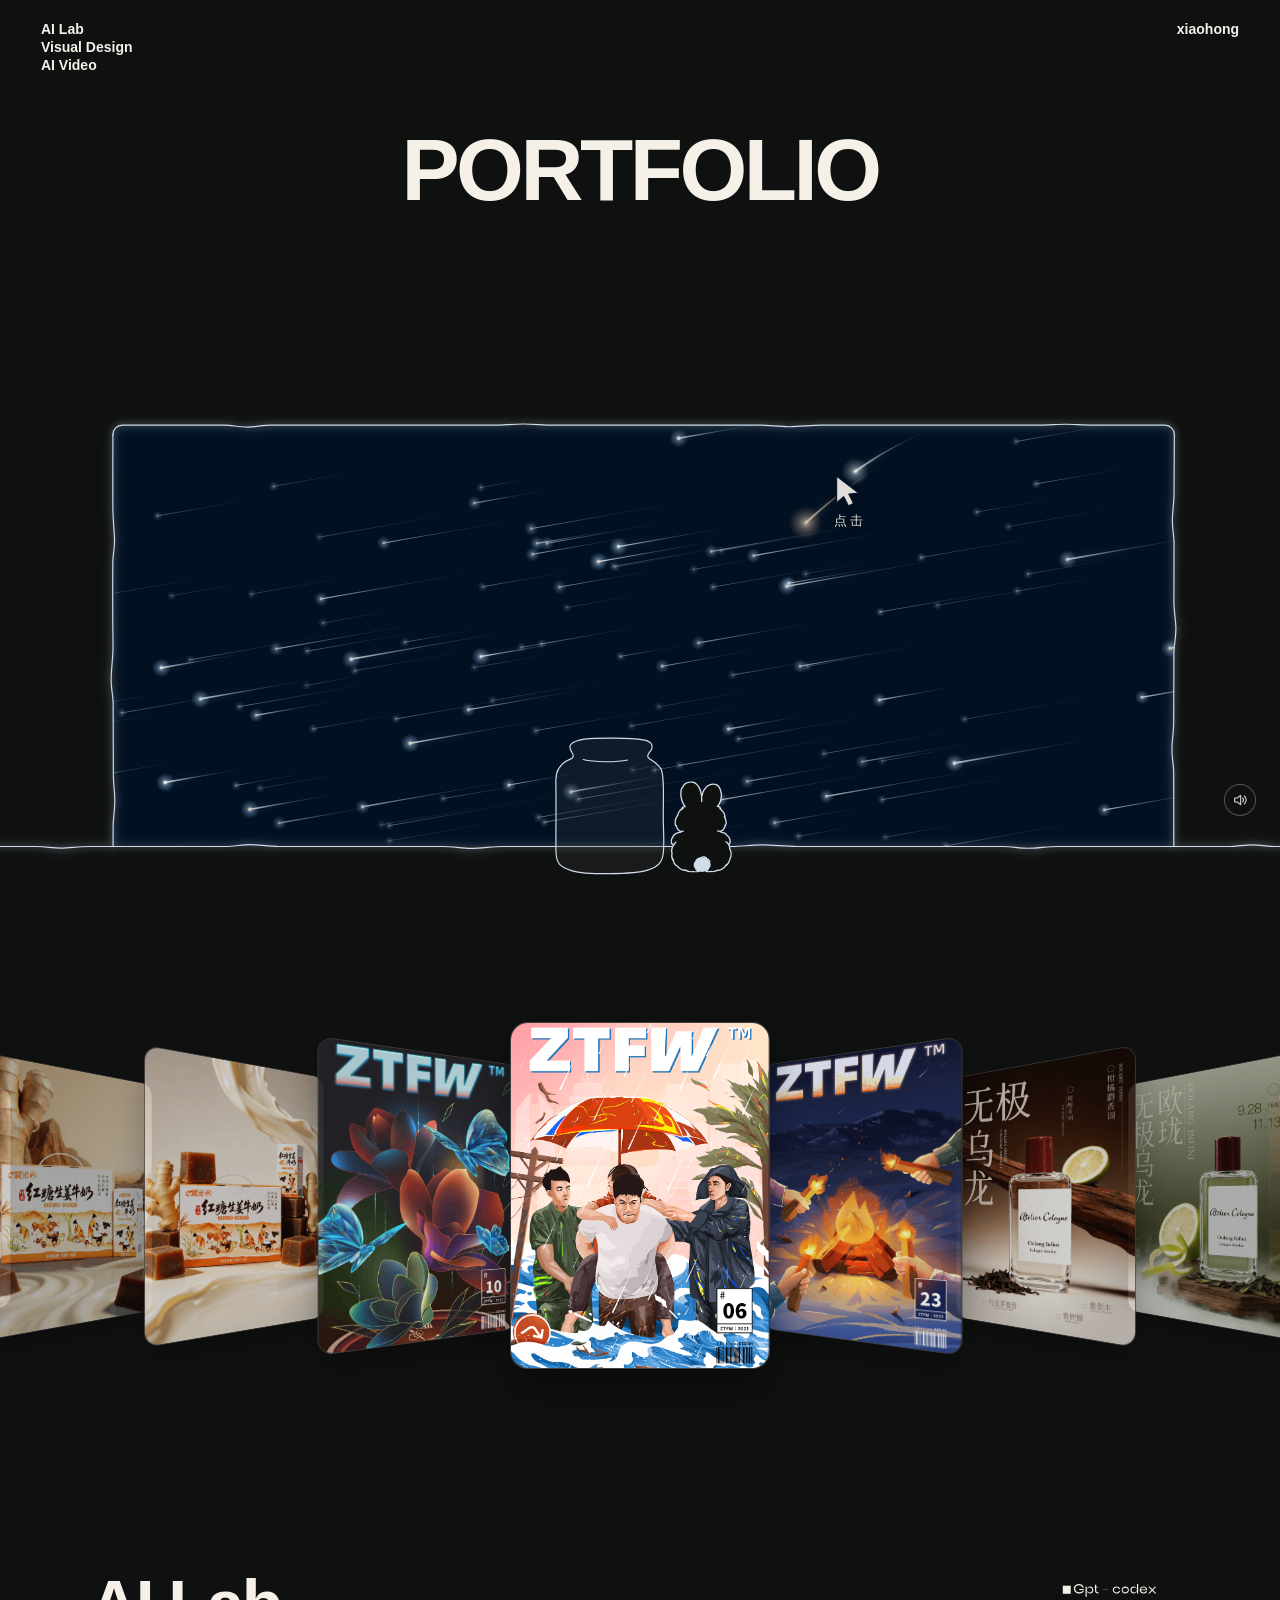
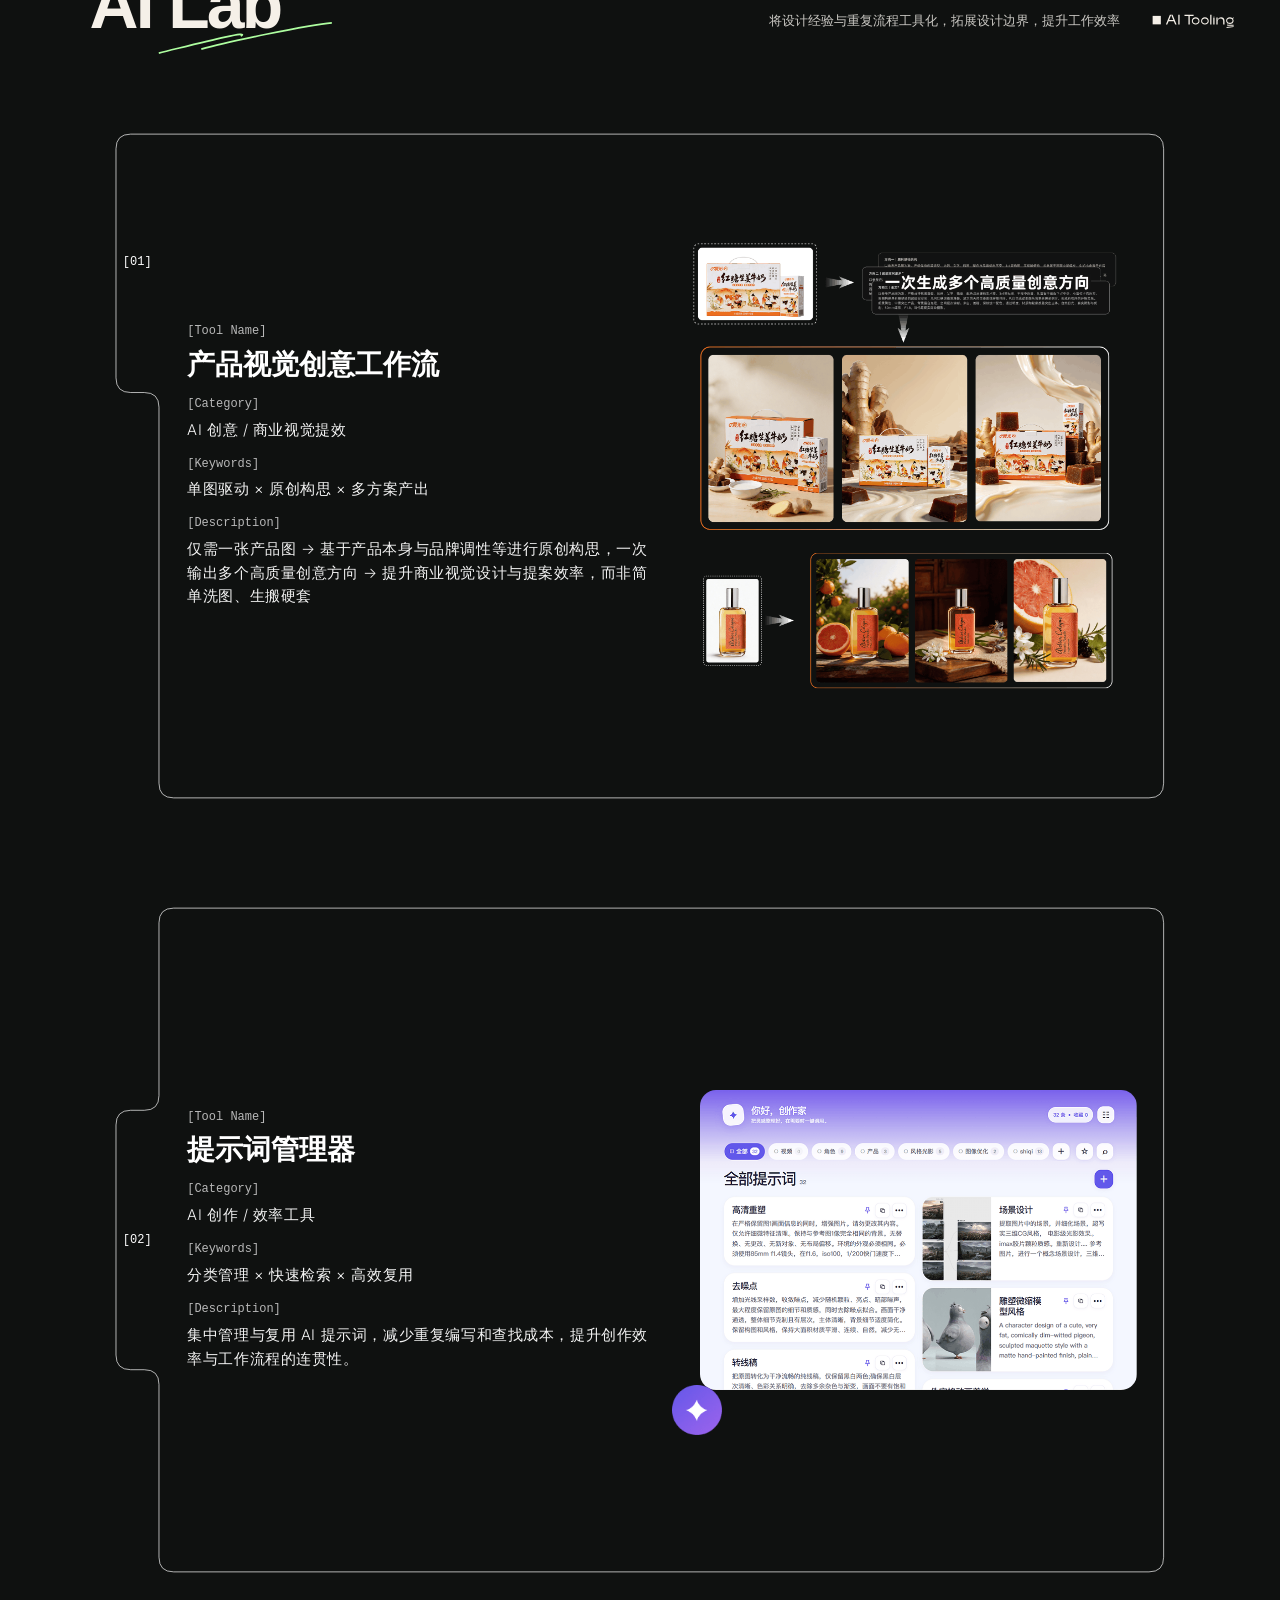
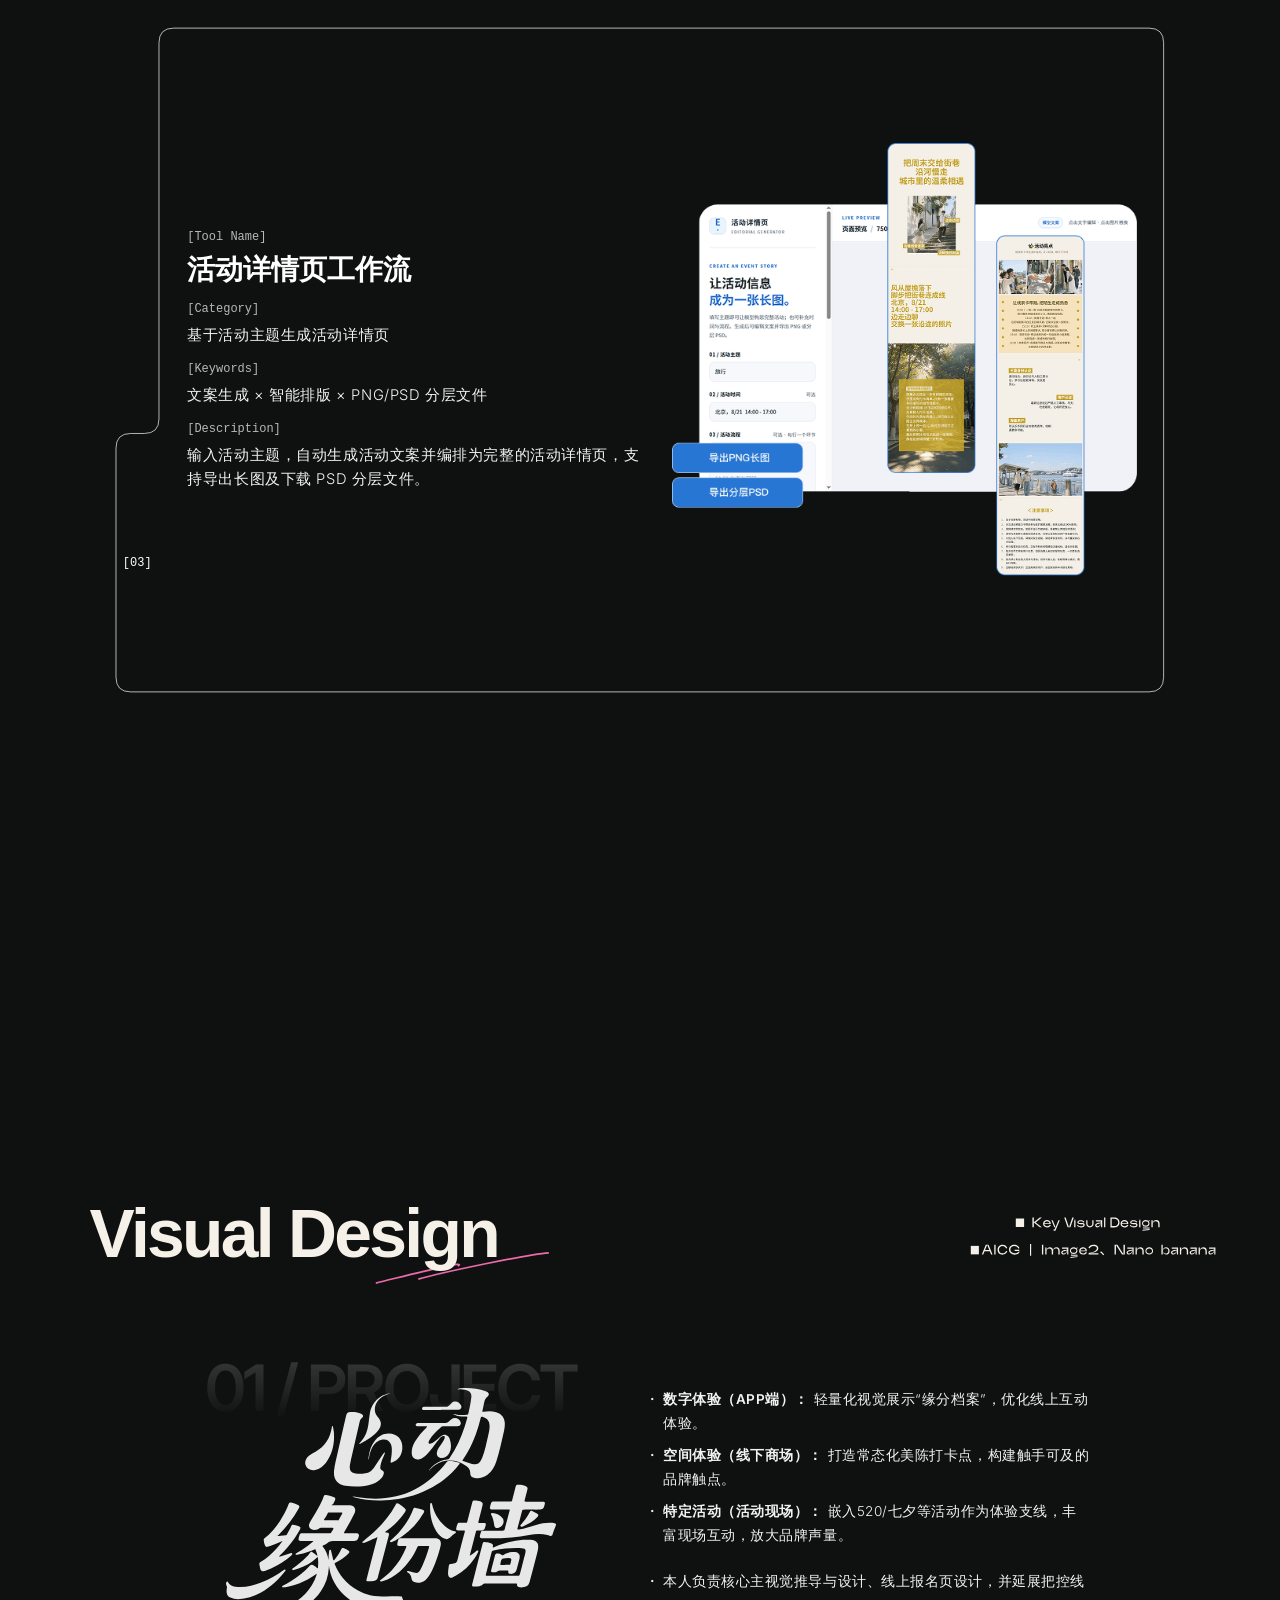
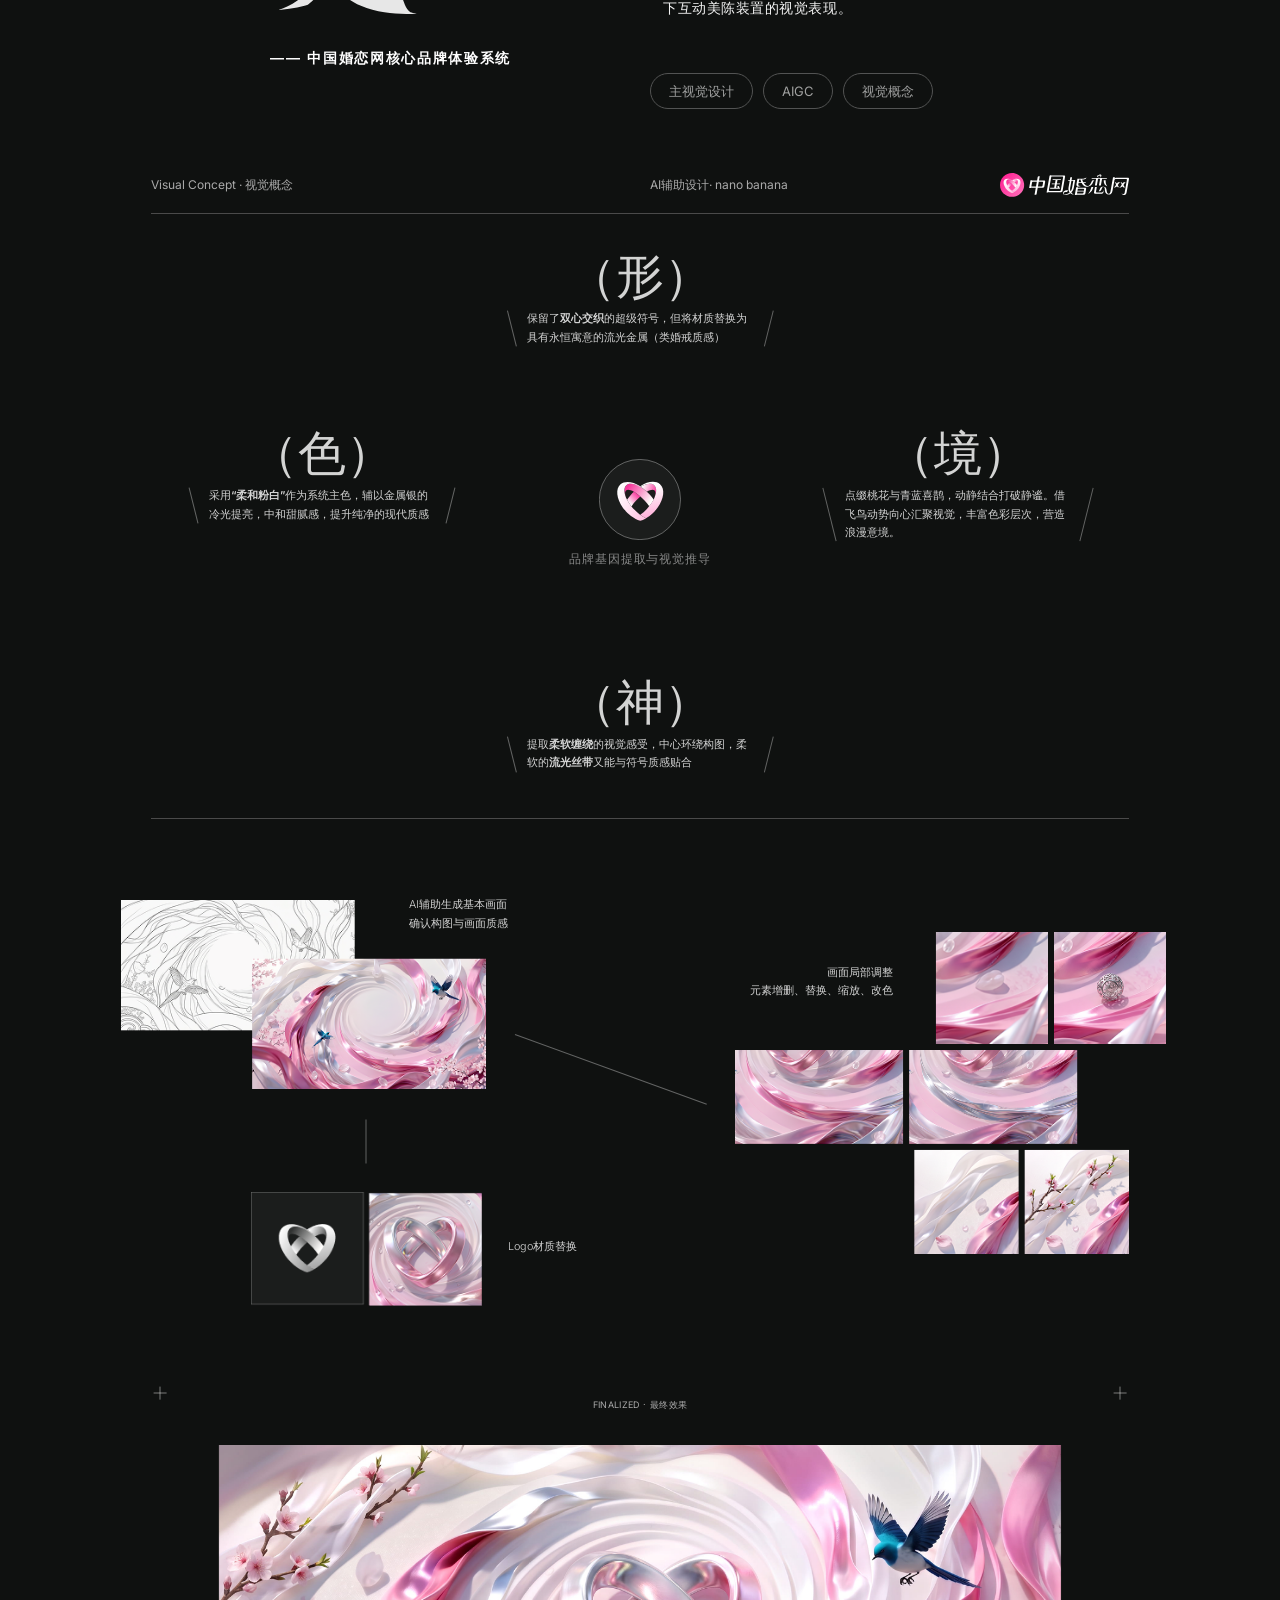
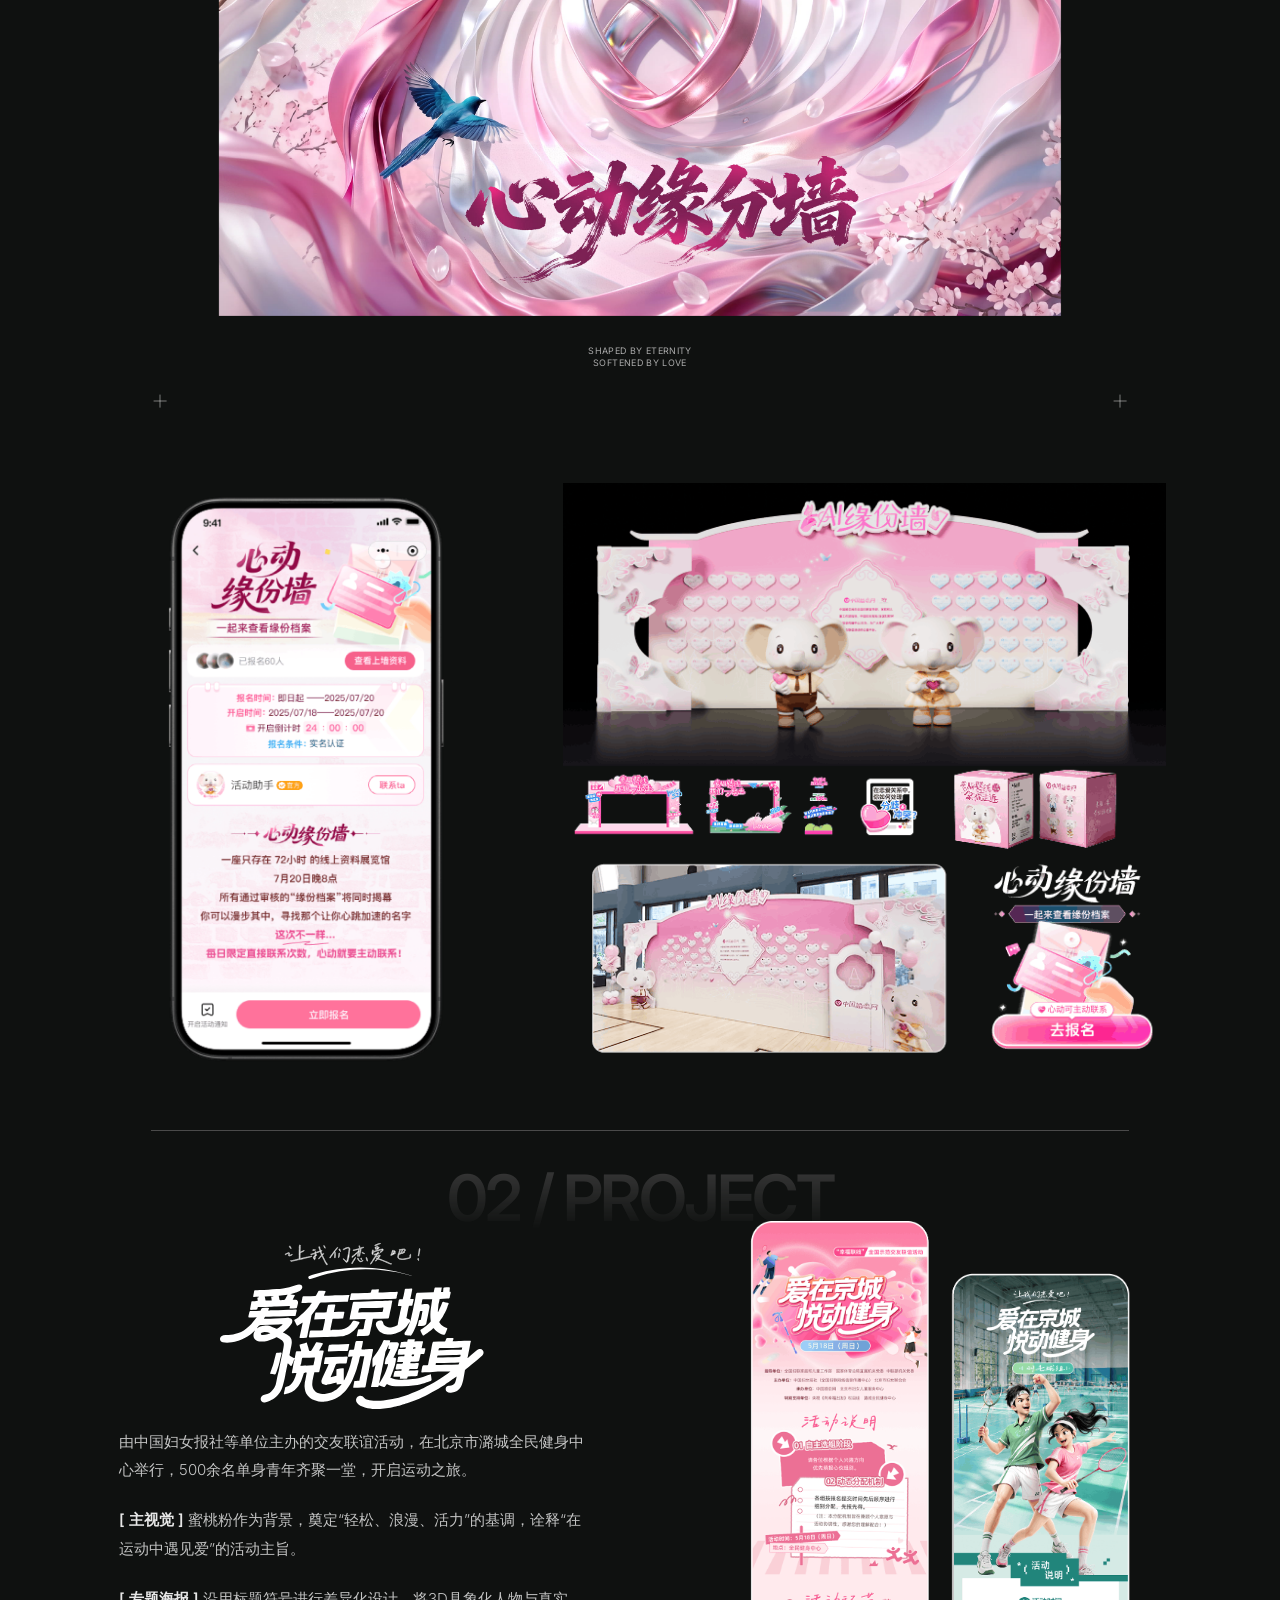
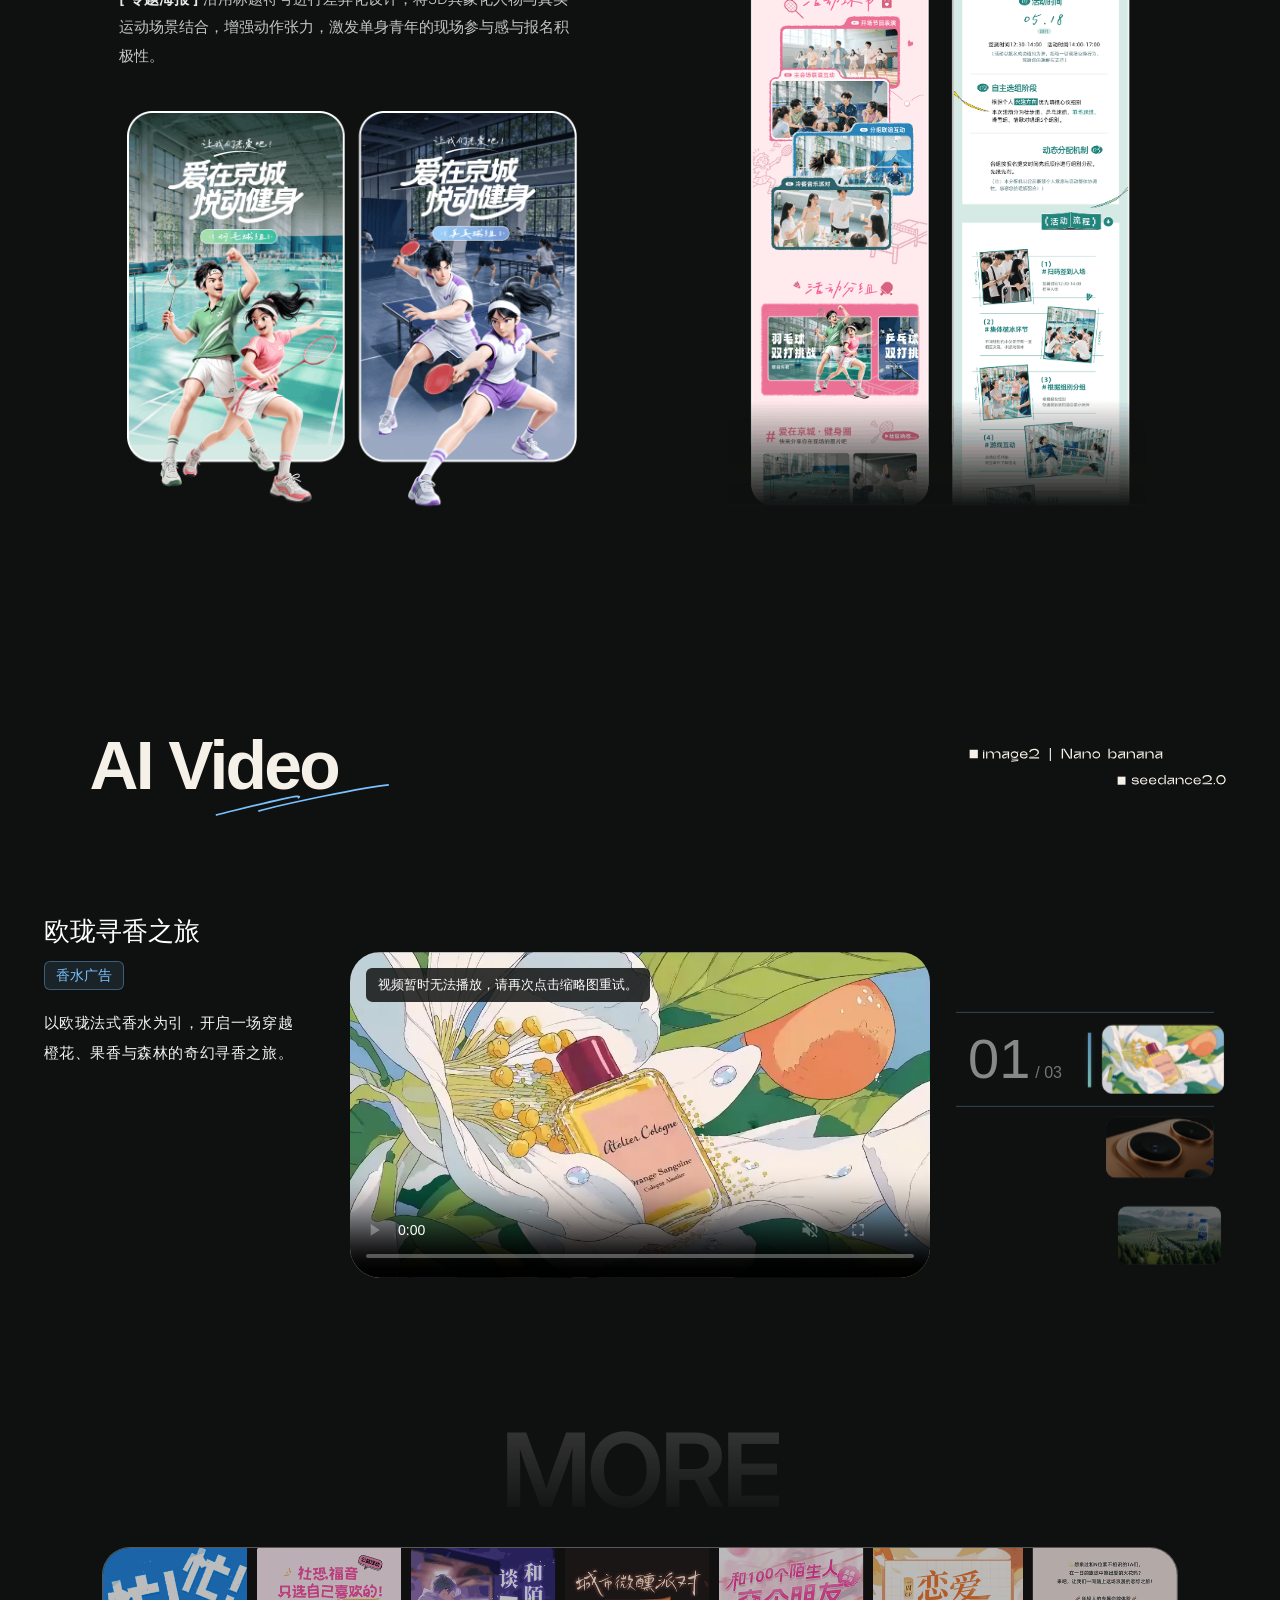
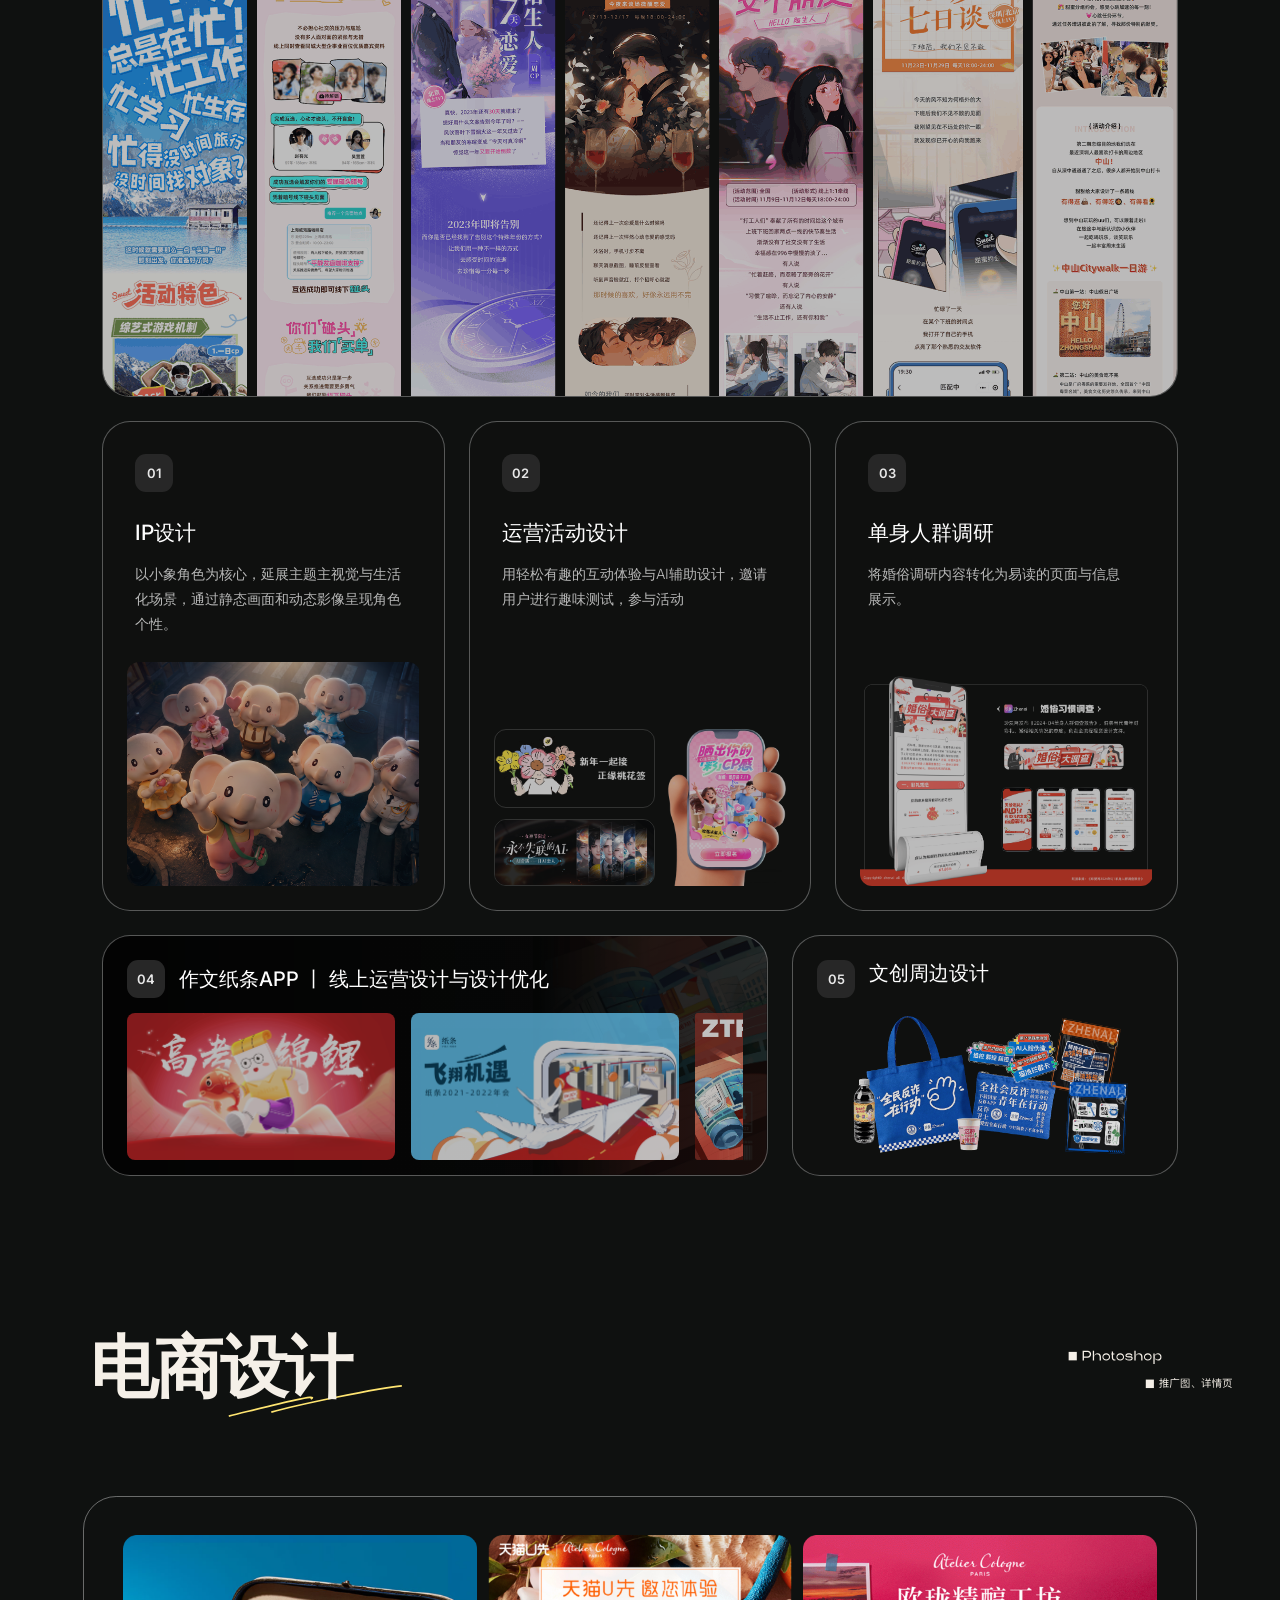
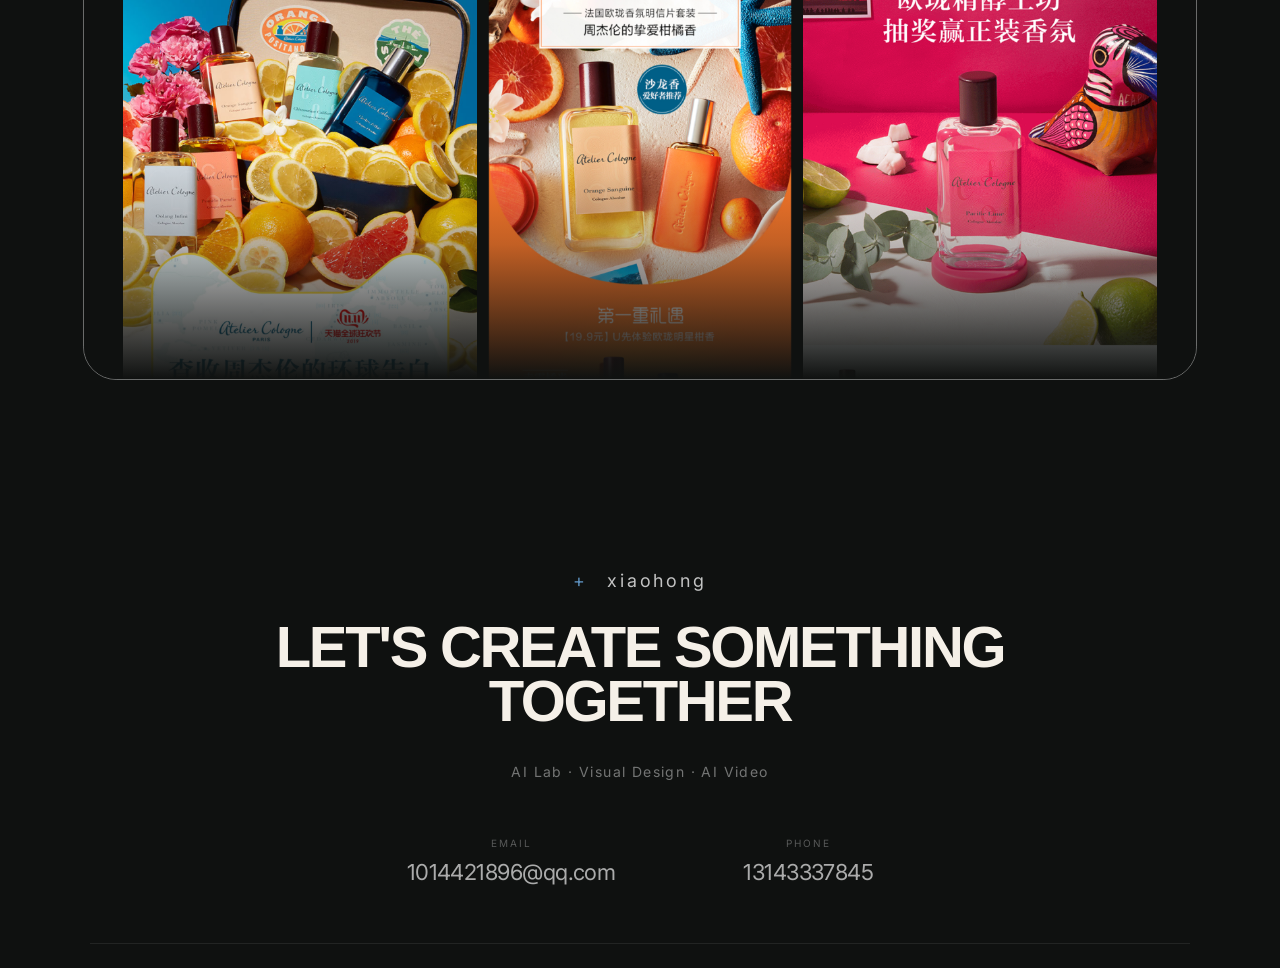
==== commit 160084a0: "Refresh portfolio project cards and event showcase" ====
--- a/index.html
+++ b/index.html
@@ -160,14 +160,14 @@
           <div class="card-stack__content">
             <div class="card-stack__copy">
               <dl class="card-stack__fields">
-                <div class="card-stack__field card-stack__field--name"><dt>[Tool Name]</dt><dd><h3>互动小游戏及作品网站</h3></dd></div>
-                <div class="card-stack__field"><dt>[Category]</dt><dd>互动游戏 / 作品网站</dd></div>
-                <div class="card-stack__field"><dt>[Keywords]</dt><dd>星光收集 × 作品展示 × 趣味探索</dd></div>
-                <div class="card-stack__field card-stack__field--description"><dt>[Description]</dt><dd>以个人作品展示为核心，构建集视觉呈现、内容编排与互动体验于一体的作品集网站。通过动态视觉与细节交互丰富浏览体验，结合清晰的内容布局，让作品展示更具吸引力与辨识度。</dd></div>
+                <div class="card-stack__field card-stack__field--name"><dt>[Tool Name]</dt><dd><h3>活动详情页工作流</h3></dd></div>
+                <div class="card-stack__field"><dt>[Category]</dt><dd>基于活动主题生成活动详情页</dd></div>
+                <div class="card-stack__field"><dt>[Keywords]</dt><dd>文案生成 × 智能排版 × PNG/PSD 分层文件</dd></div>
+                <div class="card-stack__field card-stack__field--description"><dt>[Description]</dt><dd>输入活动主题，自动生成活动文案并编排为完整的活动详情页，支持导出长图及下载 PSD 分层文件。</dd></div>
               </dl>
             </div>
             <div class="card-stack__visual">
-              <img src="./pic/互动.png" alt="作品网站中的星光收集互动视觉：流星、小兔与玻璃罐" width="1152" height="635" loading="lazy" decoding="async" />
+              <img src="./pic/互动.png" alt="活动详情页生成工作流界面，包含编辑表单、长图预览和 PNG/PSD 导出功能" width="1152" height="635" loading="lazy" decoding="async" />
             </div>
           </div>
         </div>
@@ -292,50 +292,33 @@
         <div class="project-02__copy">
           <div class="project__heading" data-reveal>
             <h2 id="project-02-title">
-              <img src="./pic/2-0咖啡tt.svg" alt="咖友对对碰" width="876" height="647" loading="lazy" decoding="async" />
+              <img src="./pic/2-0咖啡tt.svg" alt="让我们恋爱吧！爱在京城悦动健身" width="524" height="332" loading="lazy" decoding="async" />
             </h2>
-            <img class="project-02__heading-logo" src="./pic/tt/珍爱logo.svg" alt="珍爱网与新民周刊联合标识" width="185" height="43" loading="lazy" decoding="async" />
-          </div>
-          <ul class="project__tags" aria-label="项目关键词" data-reveal>
-            <li>公益交友</li>
-            <li>AIGC</li>
-            <li>线上互选</li>
-            <li>线下见面</li>
-          </ul>
+          </div>
           <div class="project__feature-copy" data-reveal>
-            <p>珍爱网联合新民周刊网举办“咖友对对碰”公益交友活动。活动依托珍爱网“甜蜜约会”小程序，采用线上互选 + 线下见面的模式，完成从兴趣匹配到真实见面的社交闭环。近200名青年参与，48对成功匹配。</p>
-            <p>咖啡从共同兴趣变成见面的理由。暖色城市街景、举杯的角色与轻松的互动，把线上互选的心动，延伸到线下真实相遇。</p>
-          </div>
-        </div>
-
-        <div class="project-02__media">
-          <figure class="project__visual" data-reveal>
-            <button class="project-02__open" type="button" aria-label="查看咖友对对碰项目详情" aria-haspopup="dialog" aria-controls="coffeeViewer">
-              <img
-                src="./pic/2-2咖啡.png?v=3b41b29b37"
-                alt="咖友对对碰活动海报：两位年轻人隔窗碰杯，画面展示上海站和甜蜜约会信息"
-                width="2752"
-                height="1536"
-                loading="lazy"
-                decoding="async"
-              />
-            </button>
+            <p>由中国妇女报社等单位主办的交友联谊活动，在北京市潞城全民健身中心举行，500余名单身青年齐聚一堂，开启运动之旅。</p>
+            <p><strong>[ 主视觉 ]</strong> 蜜桃粉作为背景，奠定“轻松、浪漫、活力”的基调，诠释“在运动中遇见爱”的活动主旨。</p>
+            <p><strong>[ 专题海报 ]</strong> 沿用标题符号进行差异化设计，将3D具象化人物与真实运动场景结合，增强动作张力，激发单身青年的现场参与感与报名积极性。</p>
+          </div>
+          <figure class="project-02__posters" data-reveal>
             <img
-              class="project-02__mobile-visual"
-              src="./pic/2-2咖啡.png?v=3b41b29b37"
-              alt="咖友对对碰活动海报：两位年轻人隔窗碰杯，画面展示上海站和甜蜜约会信息"
-              width="2752"
-              height="1536"
+              src="./pic/2-2咖啡.png"
+              alt="爱在京城·悦动健身活动海报组合：羽毛球与乒乓球主题视觉"
+              width="922"
+              height="826"
               loading="lazy"
               decoding="async"
             />
           </figure>
-          <figure class="project-02__touchpoints" data-reveal>
+        </div>
+
+        <div class="project-02__media">
+          <figure class="project-02__details" data-reveal>
             <img
-              src="./pic/打卡点.png"
-              alt="咖友对对碰六个打卡点：早C晚C、包开心、交个朋友、申申不息、毛孩子和咖星人碰头点"
-              width="1865"
-              height="406"
+              src="./pic/2-1咖啡.png"
+              alt="爱在京城·悦动健身活动详情长图，包含活动说明、互动环节与分组流程"
+              width="1107"
+              height="2489"
               loading="lazy"
               decoding="async"
             />
@@ -503,55 +486,6 @@
       <footer class="portfolio-footer" aria-hidden="true"></footer>
     </section>
     </main>
-    <dialog class="coffee-viewer" id="coffeeViewer" aria-labelledby="coffee-viewer-title" data-lenis-prevent>
-      <header class="coffee-viewer__toolbar">
-        <span>02 / PROJECT DETAIL</span>
-        <button class="coffee-viewer__close" type="button" aria-label="关闭项目详情">关闭 <span aria-hidden="true">×</span></button>
-      </header>
-      <div class="project coffee-viewer__content">
-        <span class="project__eyebrow" aria-hidden="true">02 / PROJECT</span>
-        <div class="project-02__layout">
-          <div class="project-02__copy">
-            <div class="project__heading">
-              <h2 id="coffee-viewer-title"><img src="./pic/2-0咖啡tt.svg" alt="咖友对对碰" width="876" height="647" loading="lazy" decoding="async" /></h2>
-              <img class="project-02__heading-logo" src="./pic/tt/珍爱logo.svg" alt="珍爱网与新民周刊联合标识" width="185" height="43" loading="lazy" decoding="async" />
-            </div>
-            <ul class="project__tags" aria-label="项目关键词">
-              <li>公益交友</li>
-              <li>AIGC</li>
-              <li>线上互选</li>
-              <li>线下见面</li>
-            </ul>
-            <div class="project__feature-copy">
-              <p>珍爱网联合新民周刊网举办“咖友对对碰”公益交友活动。活动依托珍爱网“甜蜜约会”小程序，采用线上互选 + 线下见面的模式，完成从兴趣匹配到真实见面的社交闭环。近200名青年参与，48对成功匹配。</p>
-              <p>咖啡从共同兴趣变成见面的理由。暖色城市街景、举杯的角色与轻松的互动，把线上互选的心动，延伸到线下真实相遇。</p>
-            </div>
-            <figure class="project-02__poster">
-              <img src="./pic/2-2咖啡.png?v=3b41b29b37" alt="咖友对对碰活动海报：两位年轻人隔窗碰杯，画面展示上海站和甜蜜约会信息" width="2752" height="1536" loading="lazy" decoding="async" />
-            </figure>
-          </div>
-          <div class="project-02__media">
-            <figure class="project__visual">
-              <img src="./pic/2-1咖啡.png" alt="咖友对对碰活动主视觉：上海城市街景中，两位年轻人举起咖啡碰杯" width="1073" height="599" loading="lazy" decoding="async" />
-            </figure>
-            <div class="project__collage" role="group" aria-label="咖友对对碰线下活动展示">
-              <img class="project__collage-item project__collage-item--intro" src="./pic/coffee/Group 1940699209.png" alt="一杯咖啡八分钟，高效率约会对的TA" width="432" height="215" loading="lazy" decoding="async" />
-              <img class="project__collage-item project__collage-item--echo" src="./pic/coffee/Group 1940699215.png" alt="咖啡店内参与者合影及两张碰头点活动卡" width="620" height="306" loading="lazy" decoding="async" />
-              <img class="project__collage-item project__collage-item--dada" src="./pic/coffee/Group 1940699216.png" alt="参与者与宠物互动，展示毛孩子碰头点" width="617" height="527" loading="lazy" decoding="async" />
-              <img class="project__collage-item project__collage-item--cafe" src="./pic/coffee/Group 1940699217.png" alt="咖啡店碰头点现场，展示你们碰头我们买单活动" width="738" height="532" loading="lazy" decoding="async" />
-              <img class="project__collage-item project__collage-item--meet" src="./pic/coffee/Group 1940699219.png" alt="12月20日，来威海路一起碰个头" width="499" height="185" loading="lazy" decoding="async" />
-              <img class="project__collage-item project__collage-item--shen" src="./pic/coffee/Group 1940699218.png" alt="申活馆碰头点现场，两位参与者合影" width="541" height="336" loading="lazy" decoding="async" />
-              <img class="project__collage-item project__collage-item--brut" src="./pic/coffee/Group 1940699214.png" alt="咖啡店打卡与心动的TA碰头活动画面" width="692" height="316" loading="lazy" decoding="async" />
-            </div>
-          </div>
-        </div>
-        <div class="project__meta" aria-label="项目信息">
-          <span>活动视觉设计</span>
-          <span>AI辅助设计· nano banana</span>
-        </div>
-        <div class="project__meta-rule" aria-hidden="true"></div>
-      </div>
-    </dialog>
     <dialog class="ecommerce-viewer" id="ecommerceViewer" aria-label="电商设计作品查看" data-lenis-prevent>
       <header class="ecommerce-viewer__toolbar">
         <button class="work-viewer__back ecommerce-viewer__back" type="button" aria-label="返回作品列表"></button>
@@ -826,5 +760,17 @@
       </svg>
     </button>
     <button class="back-to-top" id="backToTop" type="button" aria-label="返回顶部"><span aria-hidden="true">↑</span></button>
+    <script>
+      if (new URLSearchParams(location.search).has("editImages")) {
+        const editorStyle = document.createElement("link");
+        editorStyle.rel = "stylesheet";
+        editorStyle.href = "./image-replacer.css";
+        document.head.append(editorStyle);
+        const editorScript = document.createElement("script");
+        editorScript.src = "./image-replacer.js";
+        editorScript.defer = true;
+        document.body.append(editorScript);
+      }
+    </script>
   </body>
 </html>
--- a/styles.css
+++ b/styles.css
@@ -1051,7 +1051,7 @@
   }
 }
 
-:is(#project-02, .coffee-viewer__content) > .project__eyebrow {
+#project-02 > .project__eyebrow {
   position: relative;
   z-index: 0;
   translate: none;
@@ -1063,7 +1063,7 @@
   z-index: 1;
   display: grid;
   grid-template-columns: minmax(0, 1fr) minmax(0, 1.08fr);
-  align-items: center;
+  align-items: start;
   gap: clamp(24px, 4vw, 72px);
   width: min(100%, 1320px);
   margin-inline: auto;
@@ -1074,124 +1074,61 @@
   min-width: 0;
 }
 
-:is(#project-02, .coffee-viewer__content) .project__heading img {
-  width: min(80%, 264px);
+.project-02__copy {
+  padding-top: clamp(20px, 1.5625vw, 30px);
+  position: relative;
+  left: clamp(20px, 2.35vw, 45px);
+}
+
+#project-02 .project__heading {
+  text-align: center;
+}
+
+#project-02 .project__heading img {
+  display: block;
+  width: min(80%, clamp(264px, 18.3333vw, 352px));
+  height: auto;
   margin-inline: auto;
 }
 
-:is(#project-02, .coffee-viewer__content) .project__heading .project-02__heading-logo {
-  width: min(80%, 130px);
+#project-02 .project__feature-copy {
+  width: 86%;
+  margin: clamp(12px, 1.5vw, 22px) auto 0;
+  padding-right: 0;
+}
+
+#project-02 .project__feature-copy p {
+  margin: 0;
+  color: rgb(255 255 255 / 84%);
+  font-size: clamp(15px, 1vw, 18px);
+  font-weight: 300;
+  line-height: 1.9;
+}
+
+#project-02 .project__feature-copy p + p {
+  margin-top: clamp(20px, 1.6667vw, 32px);
+}
+
+#project-02 .project__feature-copy strong {
+  color: #fff;
+  font-weight: 600;
+}
+
+.project-02__posters {
+  width: 83%;
+  margin: clamp(24px, 3.2vw, 48px) auto 0;
+}
+
+.project-02__posters img,
+.project-02__details img {
+  display: block;
+  width: 100%;
   height: auto;
-  margin-top: clamp(10px, 1vw, 16px);
-}
-
-:is(#project-02, .coffee-viewer__content) .project__tags {
-  justify-content: center;
-  margin-top: clamp(20px, 2.5vw, 36px);
-}
-
-:is(#project-02, .coffee-viewer__content) .project__feature-copy {
-  width: 86%;
-  margin-top: clamp(12px, 1.5vw, 22px);
-  margin-inline: auto;
-  padding-right: 0;
-}
-
-:is(#project-02, .coffee-viewer__content) .project__feature-copy p:first-child {
-  margin-top: 0;
-}
-
-#project-02 .project__visual {
-  margin: 0;
-}
-
-#project-02 .project-02__touchpoints {
-  width: 88%;
-  margin: clamp(16px, 2vw, 32px) auto 0;
-}
-
-#project-02 .project-02__touchpoints img {
-  display: block;
-  width: 100%;
-  height: auto;
-}
-
-.coffee-viewer__content .project-02__layout {
-  align-items: start;
-}
-
-.coffee-viewer__content .project__visual {
-  margin: 0;
-}
-
-.coffee-viewer__content .project-02__poster {
-  width: min(78%, 520px);
-  margin: clamp(24px, 3vw, 44px) auto 0;
-}
-
-.coffee-viewer__content .project-02__poster img {
-  display: block;
-  width: 100%;
-  height: auto;
-  border-radius: 16px;
-}
-
-.coffee-viewer__content .project__collage {
-  width: 100%;
-  margin: 60px 0 0;
-}
-
-.project-02__open {
-  position: relative;
-  display: block;
-  width: 100%;
-  padding: 8px;
-  overflow: hidden;
-  border: 0;
-  border-radius: 22px;
-  background: rgb(255 255 255 / 6%);
-  cursor: pointer;
-  transition: transform 0.25s ease, box-shadow 0.25s ease, background-color 0.25s ease;
-}
-
-#project-02 .project-02__open img {
-  border-radius: 14px;
-}
-
-#project-02 .project-02__mobile-visual {
-  display: none;
-}
-
-.project-02__open::after {
-  position: absolute;
-  inset: 0;
-  border: 1px solid rgb(255 255 255 / 40%);
-  border-radius: inherit;
-  content: "";
-  pointer-events: none;
-  transition: border-color 0.25s ease;
-}
-
-.project-02__open:hover {
-  transform: translateY(-3px);
-  box-shadow: 0 16px 32px rgb(0 0 0 / 24%);
-  background: rgb(255 255 255 / 10%);
-}
-
-.project-02__open:hover::after,
-.project-02__open:focus-visible::after {
-  border-color: rgb(255 255 255 / 70%);
-}
-
-.project-02__open:focus-visible {
-  outline: 2px solid #fff;
-  outline-offset: 4px;
-}
-
-@media (prefers-reduced-motion: reduce) {
-  .project-02__open { transition: none; }
-  .project-02__open:hover { transform: none; }
-  .project-02__open::after { transition: none; }
+}
+
+.project-02__details {
+  width: min(100%, 32.7vw, 628px);
+  margin: 0 auto;
 }
 
 #project-03 {
@@ -1275,63 +1212,6 @@
   position: relative;
   z-index: 3;
   width: 100%;
-}
-
-.project__collage {
-  position: relative;
-  width: 81%;
-  aspect-ratio: 1171 / 733;
-  margin: clamp(40px, 4vw, 72px) auto 0;
-}
-
-.project__collage-item {
-  position: absolute;
-  display: block;
-  height: auto;
-  max-width: none;
-  transition: opacity 0.45s ease, filter 0.45s ease, transform 0.45s ease;
-}
-
-.project__collage-item--intro {
-  top: 15.3%;
-  left: 18.2%;
-  width: 16.2%;
-}
-
-.project__collage-item--echo {
-  top: 6.5%;
-  left: 41.8%;
-  width: 23.7%;
-}
-
-.project__collage-item--dada {
-  top: 21.1%;
-  left: 66.3%;
-  width: 23.7%;
-}
-
-.project__collage-item--cafe {
-  top: 42.6%;
-  left: 10.1%;
-  width: 28.1%;
-}
-
-.project__collage-item--meet {
-  top: 41%;
-  left: 42%;
-  width: 18.9%;
-}
-
-.project__collage-item--shen {
-  top: 70.9%;
-  left: 34.5%;
-  width: 20.6%;
-}
-
-.project__collage-item--brut {
-  top: 57.8%;
-  left: 62.9%;
-  width: 26.2%;
 }
 
 .work-collection {
@@ -1681,8 +1561,6 @@
 
 html.ecommerce-viewer-open,
 html.ecommerce-viewer-open body,
-html.coffee-viewer-open,
-html.coffee-viewer-open body,
 html.ip-viewer-open,
 html.ip-viewer-open body,
 html.app-viewer-open,
@@ -1734,113 +1612,6 @@
   z-index: 5;
   top: 12px;
   left: clamp(20px, 4vw, 64px);
-}
-
-.coffee-viewer {
-  position: fixed;
-  inset: 0;
-  width: min(1440px, calc(100vw - 112px));
-  max-width: none;
-  height: min(88dvh, 1000px);
-  max-height: none;
-  margin: auto;
-  padding: 0;
-  overflow: auto;
-  overscroll-behavior: contain;
-  border: 1px solid rgb(255 255 255 / 38%);
-  border-radius: 24px;
-  background: #191d1b;
-  box-shadow: 0 32px 100px rgb(0 0 0 / 65%);
-  color: #fff;
-  font-family: var(--font-sans);
-  scrollbar-color: rgb(255 255 255 / 24%) transparent;
-  scrollbar-width: thin;
-}
-
-.coffee-viewer::backdrop {
-  background: rgb(0 0 0 / 68%);
-  backdrop-filter: blur(8px);
-}
-
-.coffee-viewer__toolbar {
-  position: sticky;
-  z-index: 5;
-  top: 0;
-  display: flex;
-  align-items: center;
-  justify-content: space-between;
-  min-height: 60px;
-  padding: 8px clamp(24px, 3vw, 48px);
-  border-bottom: 1px solid rgb(255 255 255 / 16%);
-  background: rgb(25 29 27 / 96%);
-  color: #b7c0ba;
-  font-size: 12px;
-  letter-spacing: 0.14em;
-  backdrop-filter: blur(10px);
-}
-
-.coffee-viewer__close {
-  display: inline-flex;
-  align-items: center;
-  gap: 8px;
-  padding: 6px 12px;
-  border: 1px solid rgb(255 255 255 / 40%);
-  border-radius: 999px;
-  background: rgb(255 255 255 / 6%);
-  color: #fff;
-  cursor: pointer;
-  font: 500 13px/1.4 var(--font-sans);
-  letter-spacing: 0;
-}
-
-.coffee-viewer__close span {
-  font-size: 20px;
-  line-height: 1;
-}
-
-.coffee-viewer__close:hover {
-  background: rgb(255 255 255 / 12%);
-}
-
-.coffee-viewer__close:focus-visible {
-  outline: 2px solid #fff;
-  outline-offset: 3px;
-}
-
-.coffee-viewer__content {
-  width: min(100%, 1500px);
-  margin-inline: auto;
-  padding: clamp(24px, 3vw, 48px) clamp(24px, 4vw, 64px) clamp(56px, 6vw, 96px);
-}
-
-.coffee-viewer__content .project__meta {
-  display: flex;
-  justify-content: space-between;
-  gap: 20px;
-  margin-top: 0;
-}
-
-.coffee-viewer__content .project__meta span:last-child {
-  margin-left: auto;
-  text-align: right;
-}
-
-.coffee-viewer__content .project__meta-rule {
-  display: block;
-  margin-top: 16px;
-  border-top: 1px solid var(--project-line);
-}
-
-.coffee-viewer__content .project__meta-rule::after {
-  content: none;
-}
-
-@media (max-width: 900px) {
-  .coffee-viewer {
-    width: calc(100vw - 36px);
-    height: calc(100dvh - 36px);
-    border-radius: 18px;
-  }
 }
 
 .ecommerce-viewer__gallery {
@@ -2742,19 +2513,6 @@
   0%, 41.463% { transform: translateX(0); }
   50%, 91.463% { transform: translateX(-33.333333%); }
   100% { transform: translateX(-66.666667%); }
-}
-
-@media (hover: hover) and (pointer: fine) {
-  .project__collage-item:not(.project__collage-item--meet):not(.project__collage-item--echo) {
-    filter: saturate(75%);
-    opacity: 0.55;
-  }
-
-  .project__collage-item:not(.project__collage-item--meet):hover {
-    filter: none;
-    opacity: 1;
-    transform: scale(1.015);
-  }
 }
 
 @media (hover: hover) and (pointer: fine) and (min-width: 901px) {
@@ -3049,86 +2807,47 @@
     padding-inline: 4vw;
   }
 
-  :is(#project-02, .coffee-viewer__content) > .project__eyebrow {
+  #project-02 > .project__eyebrow {
     margin-bottom: -0.7vw;
-    font-size: 5vw;
+    font-size: 8vw;
   }
 
   .project-02__layout {
-    grid-template-columns: minmax(0, 1fr) minmax(0, 1.08fr);
-    gap: 4vw;
-  }
-
-  :is(#project-02, .coffee-viewer__content) .project__heading img {
-    width: min(80%, 18.3333vw);
-  }
-
-  :is(#project-02, .coffee-viewer__content) .project__heading .project-02__heading-logo {
-    width: min(80%, 9.0278vw);
-    margin-top: 1vw;
-  }
-
-  :is(#project-02, .coffee-viewer__content) .project__tags {
-    gap: 0.6944vw;
-    margin-top: 2.5vw;
-    opacity: 0.65;
-  }
-
-  :is(#project-02, .coffee-viewer__content) .project__tags li {
-    padding: 0.5556vw 1.25vw;
-    border-width: 0.0694vw;
-    font-size: 0.9028vw;
-    line-height: 1.4;
-  }
-
-  :is(#project-02, .coffee-viewer__content) .project__feature-copy p {
-    margin-top: 1.6667vw;
-    font-size: 1.0417vw;
+    grid-template-columns: minmax(0, 1fr);
+    gap: 8vw;
+  }
+
+  .project-02__copy {
+    padding-top: 0;
+    left: auto;
+  }
+
+  #project-02 .project__heading img {
+    width: min(80%, 352px);
+  }
+
+  #project-02 .project__feature-copy {
+    width: 86%;
+    margin-top: 7vw;
+  }
+
+  #project-02 .project__feature-copy p {
+    font-size: clamp(14px, 3.8vw, 17px);
     line-height: 1.8;
   }
 
-  :is(#project-02, .coffee-viewer__content) .project__feature-copy {
+  #project-02 .project__feature-copy p + p {
+    margin-top: 6vw;
+  }
+
+  .project-02__posters {
     width: 86%;
-    margin-top: 1.5vw;
-  }
-
-  :is(#project-02, .coffee-viewer__content) .project__feature-copy p + p {
-    margin-top: 1.6667vw;
-  }
-
-  .coffee-viewer__content .project__visual img,
-  .coffee-viewer__content .project-02__poster img {
-    border-radius: 1.1111vw;
-  }
-
-  .project-02__open {
-    display: none;
-  }
-
-  #project-02 .project-02__mobile-visual {
-    display: block;
-    width: 100%;
-    height: auto;
-    border-radius: 1.1111vw;
-  }
-
-  .coffee-viewer__content .project__meta {
-    gap: 1.3889vw;
-    font-size: 0.85vw;
-  }
-
-  .coffee-viewer__content .project__meta-rule {
-    margin-top: 1.1111vw;
-    border-top-width: 0.0694vw;
-  }
-
-  .coffee-viewer__content .project-02__poster {
-    width: 78%;
-    margin-top: 3vw;
-  }
-
-  .coffee-viewer__content .project__collage {
-    margin-top: 4.1667vw;
+    margin: 9vw auto 0;
+  }
+
+  .project-02__details {
+    width: min(100%, 700px);
+    margin-inline: auto;
   }
 }
 
